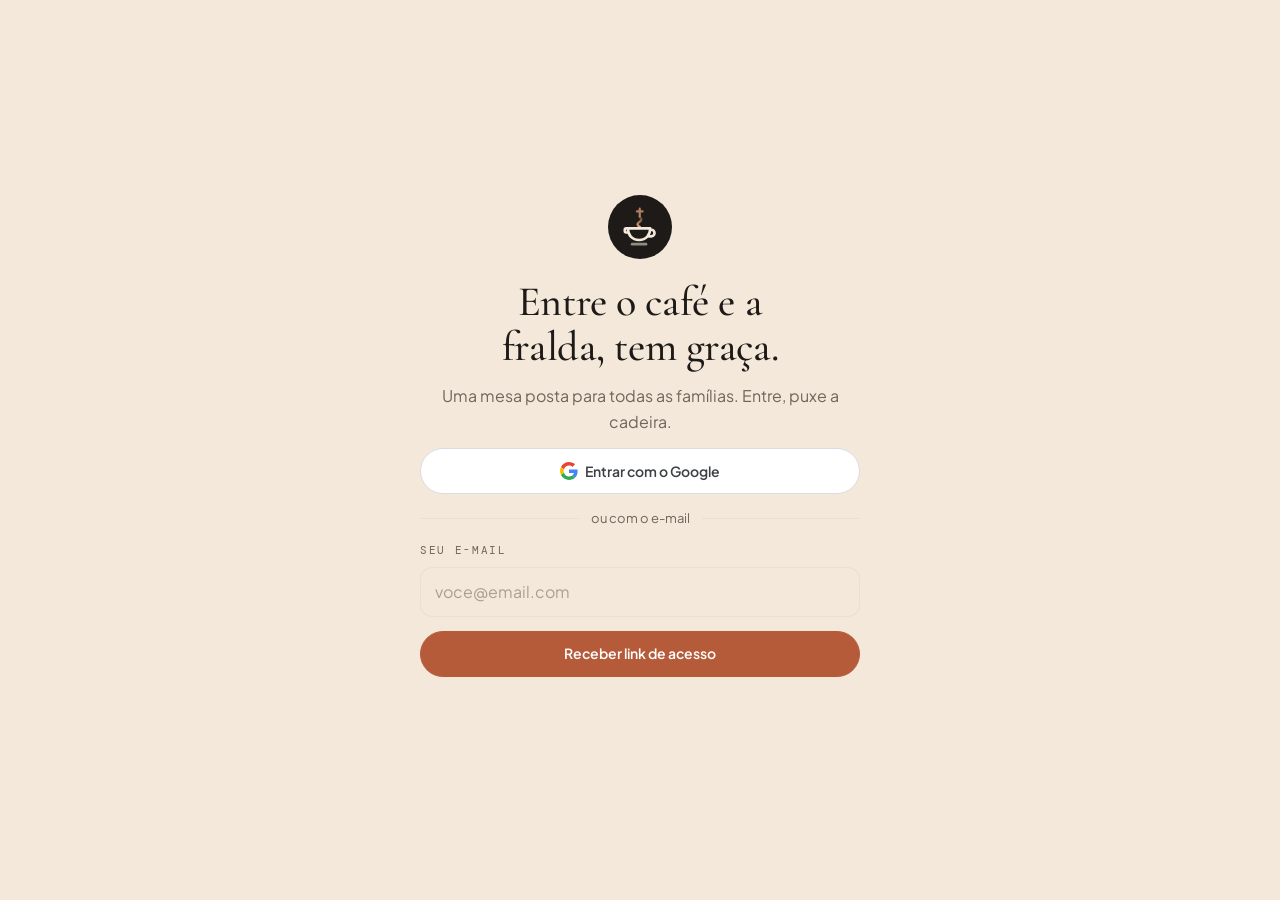
==== index.html @ 55b94c39 "Domínio cafegracaefralda.com.br, até 3 fotos por post, PDF para administração, lista de conversas no" ====
<!doctype html>
<html lang="pt-BR">
<head>
<meta charset="utf-8">
<meta name="viewport" content="width=device-width,initial-scale=1,viewport-fit=cover">
<title>Café, Graça &amp; Fralda | Devocional de 5 minutos para pais e famílias</title>
<meta name="description" content="Comunidade de famílias de todo o Brasil: devocional de 5 minutos toda quarta, conversas privadas entre pais, Mesa Grande com stories, lazer em família por cidade, indicações de confiança e fé na vida real.">
<meta name="keywords" content="devocional para pais, devocional família, paternidade cristã, maternidade cristã, casamento cristão, criar filhos na fé, devocional de 5 minutos, comunidade de famílias, lazer em família">
<meta name="author" content="Café, Graça &amp; Fralda">
<meta name="robots" content="index,follow,max-image-preview:large,max-snippet:-1">
<link rel="canonical" href="https://cafegracaefralda.com.br/">
<meta name="theme-color" content="#F8F5F0">
<link rel="manifest" href="manifest.webmanifest">
<link rel="icon" type="image/png" sizes="32x32" href="icons/favicon-32.png">
<link rel="apple-touch-icon" href="icons/apple-touch-icon.png">
<meta name="apple-mobile-web-app-capable" content="yes">
<meta name="mobile-web-app-capable" content="yes">
<meta name="apple-mobile-web-app-title" content="Café, Graça &amp; Fralda">
<meta name="apple-mobile-web-app-status-bar-style" content="default">
<meta property="og:type" content="website">
<meta property="og:locale" content="pt_BR">
<meta property="og:site_name" content="Café, Graça &amp; Fralda">
<meta property="og:title" content="Café, Graça &amp; Fralda · Entre o café e a fralda, tem graça.">
<meta property="og:description" content="Comunidade de famílias de todo o Brasil: devocional de 5 minutos toda quarta, conversas privadas entre pais, Mesa Grande com stories, lazer em família por cidade, indicações de confiança e fé na vida real.">
<meta property="og:url" content="https://cafegracaefralda.com.br/">
<meta property="og:image" content="https://cafegracaefralda.com.br/icons/og-image.jpg">
<meta property="og:image:width" content="1200">
<meta property="og:image:height" content="630">
<meta property="og:image:alt" content="Uma família sorrindo, com a frase: Entre o café e a fralda, tem graça.">
<meta name="twitter:card" content="summary_large_image">
<script type="application/ld+json">{"@context": "https://schema.org", "@graph": [{"@type": "WebSite", "@id": "https://cafegracaefralda.com.br/#site", "url": "https://cafegracaefralda.com.br/", "name": "Café, Graça & Fralda", "inLanguage": "pt-BR", "description": "Comunidade de famílias de todo o Brasil: devocional de 5 minutos toda quarta, conversas privadas entre pais, Mesa Grande com stories, lazer em família por cidade, indicações de confiança e fé na vida real.", "publisher": {"@id": "https://cafegracaefralda.com.br/#org"}}, {"@type": "Organization", "@id": "https://cafegracaefralda.com.br/#org", "name": "Café, Graça & Fralda", "url": "https://cafegracaefralda.com.br/", "description": "Comunidade de famílias de todo o Brasil: fé e família na vida real."}]}</script>
<link rel="preconnect" href="https://fonts.googleapis.com">
<link rel="preconnect" href="https://fonts.gstatic.com" crossorigin>
<link rel="stylesheet" href="https://fonts.googleapis.com/css2?family=Cormorant+Garamond:ital,wght@0,400;0,500;0,600;1,400;1,500&family=Plus+Jakarta+Sans:wght@400;500;600;700&family=DM+Mono:wght@400;500&display=swap">
<style>
/* Layout: app editorial limpo e quente. Telas (views) em vez de uma página longa, barra inferior no celular,
   títulos em serifa, rótulos em mono espaçado, um único acento terracota. */
:root{
  --bg:#F3E8DA; --surface:#FFFAF3; --sand:#EADCCB; --ink:#1D1A17; --muted:#6E655C;
  --terra:#B65B3A; --terra-soft:#F3E3DA; --terra-light:#D9845F; --line:#E7E0D7;
  --night:#1F1C19; --night-ink:#F4EFE8; --night-muted:#A69C91;
  --ok:#2F7A4B; --err:#B3261E; --wa:#25D366;
  --serif:"Cormorant Garamond","Iowan Old Style",Georgia,serif;
  --sans:"Plus Jakarta Sans","Segoe UI",system-ui,-apple-system,sans-serif;
  --mono:"DM Mono",ui-monospace,"SFMono-Regular",Menlo,monospace;
  --r-lg:22px; --r-md:14px; --shadow:0 24px 50px -30px rgba(60,40,25,.35);
  --gx:max(clamp(16px,2.6vw,40px),env(safe-area-inset-left,0px));
  --gxr:max(clamp(16px,2.6vw,40px),env(safe-area-inset-right,0px));
  --tabh:64px;
  color-scheme:light;
}
*{box-sizing:border-box}
[hidden]{display:none!important}
html{scroll-behavior:smooth;scroll-padding-top:84px;-webkit-text-size-adjust:100%}
body{margin:0;background:var(--bg);color:var(--ink);font-family:var(--sans);font-size:16px;line-height:1.6;-webkit-font-smoothing:antialiased;overflow-x:hidden}
a{color:inherit}
img{max-width:100%;display:block}
p{margin:0}
h1,h2,h3{font-family:var(--serif);font-weight:500;line-height:1.06;letter-spacing:-.01em;text-wrap:balance;margin:0}
.wrap{max-width:1440px;margin-inline:auto;padding-left:var(--gx);padding-right:var(--gxr)}
.label{font-family:var(--mono);font-size:11px;font-weight:500;letter-spacing:.2em;text-transform:uppercase;color:var(--terra)}
.ref{font-family:var(--mono);font-size:10.5px;letter-spacing:.16em;text-transform:uppercase;color:var(--terra);font-style:normal}
.muted{color:var(--muted)}
:focus-visible{outline:2px solid var(--terra);outline-offset:3px;border-radius:6px}
svg{flex:none}

/* Botões */
.btn{display:inline-flex;align-items:center;justify-content:center;gap:.55em;font-family:var(--sans);font-weight:600;font-size:14px;text-decoration:none;padding:12px 22px;border-radius:999px;border:1px solid var(--ink);background:transparent;color:var(--ink);cursor:pointer;transition:background .2s,color .2s,transform .2s,border-color .2s;line-height:1.2}
.btn:hover{transform:translateY(-1px)}
.btn svg{width:16px;height:16px}
.btn[disabled]{opacity:.55;pointer-events:none}
.btn-dark{background:var(--ink);color:var(--bg)}
.btn-dark:hover{background:#3a332c}
.btn-ghost{border-color:#CFC5B9}
.btn-ghost:hover{border-color:var(--ink);background:var(--surface)}
.btn-terra{background:var(--terra);border-color:var(--terra);color:#fff}
.btn-terra:hover{background:#9f4d30;border-color:#9f4d30}
.btn-wa{background:var(--wa);border-color:var(--wa);color:#0B2E18}
.btn-wa:hover{background:#2EE072;border-color:#2EE072}
.btn-google{background:#fff;border-color:#DADCE0;color:#3c4043}
.btn-google:hover{background:#f8f9fa;border-color:#c6c9cc}
.btn-google svg{width:18px;height:18px}
.btn-sm{padding:8px 14px;font-size:13px}
.btn-block{width:100%}
.link{background:none;border:0;padding:0;font:inherit;font-weight:600;color:var(--terra);cursor:pointer;text-decoration:underline;text-underline-offset:3px}

/* Cabeçalho */
.top{position:sticky;top:env(safe-area-inset-top,0px);z-index:50;background:rgba(248,245,240,.9);backdrop-filter:saturate(1.4) blur(12px);-webkit-backdrop-filter:saturate(1.4) blur(12px);border-bottom:1px solid var(--line)}
body::before{content:"";position:fixed;inset:0 0 auto;height:env(safe-area-inset-top,0px);z-index:60;background:var(--bg)}
.top .wrap{display:flex;align-items:center;gap:20px;padding-block:12px}
.logo{display:flex;align-items:center;gap:12px;text-decoration:none;font-family:var(--serif);font-size:clamp(21px,2.1vw,27px);font-weight:600;line-height:1;white-space:nowrap}
.logo i{font-style:normal;color:var(--terra)}
.logo-mark{width:clamp(44px,4vw,52px);height:clamp(44px,4vw,52px);border-radius:50%;background:var(--ink);color:var(--bg);display:grid;place-items:center}
.logo-mark svg{width:68%;height:68%}
.nav{display:flex;align-items:center;gap:6px;margin-left:auto}
.nav a{text-decoration:none;font-family:var(--mono);font-size:11px;letter-spacing:.16em;text-transform:uppercase;color:var(--muted);padding:10px 12px;border-radius:999px;transition:color .2s,background .2s}
.nav a:hover{color:var(--ink)}
.nav a[aria-current="page"]{color:var(--ink);background:var(--sand)}
.top-actions{display:flex;align-items:center;gap:10px}
.acct{position:relative}
.acct-btn{display:inline-flex;align-items:center;gap:10px;background:var(--surface);border:1px solid var(--line);border-radius:999px;padding:5px 14px 5px 5px;cursor:pointer;font:inherit;font-size:13.5px;font-weight:600;color:var(--ink)}
.avatar{width:32px;height:32px;border-radius:50%;background:var(--terra-soft);color:var(--terra);display:grid;place-items:center;font-family:var(--serif);font-size:19px;font-weight:600;flex:none}
.menu{position:absolute;right:0;top:calc(100% + 8px);min-width:240px;background:var(--surface);border:1px solid var(--line);border-radius:var(--r-md);box-shadow:var(--shadow);padding:8px;display:grid;gap:2px;z-index:70}
.menu-head{padding:10px 12px 12px;border-bottom:1px solid var(--line);margin-bottom:6px;display:grid;gap:2px}
.menu-head b{font-size:14.5px}
.menu-head span{font-size:12.5px;color:var(--muted);overflow-wrap:anywhere}
.menu a,.menu button{display:block;text-align:left;width:100%;background:none;border:0;font:inherit;font-size:14px;padding:10px 12px;border-radius:10px;cursor:pointer;text-decoration:none;color:var(--ink)}
.menu a:hover,.menu button:hover{background:var(--sand)}

/* Menu do celular */
.menu-btn{display:none;width:42px;height:42px;border-radius:50%;border:1px solid var(--line);background:var(--surface);color:var(--ink);cursor:pointer;place-items:center;padding:0}
.menu-btn svg{width:18px;height:18px}
@media (max-width:1099px){
  .menu-btn{display:grid}
  .top .wrap{gap:10px}
  .top .logo{margin-right:auto}
  .nav{display:none;position:absolute;top:100%;left:0;right:0;flex-direction:column;align-items:stretch;gap:0;background:var(--bg);border-bottom:1px solid var(--line);padding:6px var(--gxr) 14px var(--gx);margin:0}
  .nav.open{display:flex}
  .nav a{padding:15px 4px;border-bottom:1px solid var(--line);border-radius:0;font-size:12px}
  .nav a[aria-current="page"]{background:none;color:var(--terra)}
  .top-actions .btn-wa-top{display:none}
}

/* Telas */
.view{padding-block:clamp(34px,4.4vw,60px)}
#v-devocional,#v-sobre{background:var(--surface)}
#v-comunidade{background:var(--sand)}
body.painel-mode .view:not(#v-painel){display:none}
body:not(.painel-mode) #v-painel{display:none}
.view + .view{border-top:1px solid var(--line)}
.view-head{display:grid;gap:8px;max-width:760px;margin-bottom:clamp(16px,2.4vw,28px)}
.view-head h2{font-size:clamp(32px,3.6vw,50px)}
.view-head p{color:var(--muted);font-size:16.5px}
.seg{display:flex;gap:4px;background:var(--sand);padding:4px;border-radius:999px;width:max-content;max-width:100%;overflow-x:auto;scrollbar-width:none;margin-bottom:clamp(14px,2vw,22px)}
.seg::-webkit-scrollbar{display:none}
.seg button{border:0;background:none;font:inherit;font-size:14px;font-weight:600;padding:9px 18px;border-radius:999px;cursor:pointer;color:var(--muted);white-space:nowrap}
.seg button[aria-selected="true"]{background:var(--ink);color:var(--bg)}
[data-sub-panel]{display:none}
[data-sub-panel].on{display:block}
.photo{border-radius:var(--r-lg);overflow:hidden;background:var(--sand);box-shadow:var(--shadow)}
.photo img{width:100%;height:100%;object-fit:cover}

/* Início */
.hero-grid{display:grid;grid-template-columns:minmax(0,1.1fr) minmax(0,.9fr);gap:clamp(28px,5vw,80px);align-items:center}
.pill{display:inline-flex;align-items:center;gap:10px;padding:7px 15px;border:1px solid #E5CDBF;border-radius:999px;background:var(--surface);font-family:var(--mono);font-size:10.5px;letter-spacing:.18em;text-transform:uppercase;color:var(--terra)}
.pill::before{content:"";width:6px;height:6px;border-radius:50%;background:var(--terra)}
.hero h1{font-size:clamp(46px,6vw,92px);line-height:.96;margin-top:22px;letter-spacing:-.02em}
.hero h1 em{font-style:italic;color:var(--terra)}
.hero h1 .comma{color:var(--terra)}
.swoosh{position:relative;display:inline-block;padding-bottom:.08em}
.swoosh::after{content:"";position:absolute;left:-.02em;right:-.02em;bottom:-.04em;height:.2em;background:url("data:image/svg+xml,%3Csvg xmlns='http://www.w3.org/2000/svg' viewBox='0 0 200 12' preserveAspectRatio='none'%3E%3Cpath d='M2 8c24-7 46-7 70-3s50 5 76 0 38-3 50-1' fill='none' stroke='%23D9845F' stroke-width='3.2' stroke-linecap='round'/%3E%3C/svg%3E") no-repeat center/100% 100%}
.lede{margin-top:20px;max-width:520px;color:var(--muted);font-size:17px}
.ctas{display:flex;flex-wrap:wrap;gap:10px;margin-top:26px}
.arch{position:relative;justify-self:end;width:min(100%,380px)}
.arch::before{content:"";position:absolute;inset:-12px -12px 36px -12px;border:1.5px solid #E8D9CC;border-radius:999px 999px 0 0}
.arch-img{position:relative;border-radius:999px 999px var(--r-lg) var(--r-lg);overflow:hidden;aspect-ratio:4/5;background:var(--sand);box-shadow:var(--shadow)}
.arch-img img{width:100%;height:100%;object-fit:cover;object-position:50% 30%}
.float-quote{position:absolute;left:-36px;bottom:40px;max-width:210px;background:rgba(255,255,255,.9);backdrop-filter:blur(10px);-webkit-backdrop-filter:blur(10px);border-radius:var(--r-md);padding:14px 16px;box-shadow:var(--shadow)}
.float-quote p{font-family:var(--serif);font-style:italic;font-size:17px;line-height:1.3}
.float-quote .ref{display:block;margin-top:6px}
.mesa-band{margin-top:clamp(20px,2.6vw,32px);background:var(--sand);border-radius:var(--r-lg);padding:clamp(20px,3vw,34px);display:grid;grid-template-columns:minmax(0,1.4fr) minmax(0,1fr);gap:clamp(18px,3vw,48px);align-items:center}
.mesa-band h2{font-size:clamp(26px,2.6vw,36px);margin:8px 0 10px}
.mesa-band p{color:var(--muted);font-size:15.5px}
.tags{display:flex;flex-wrap:wrap;gap:8px;margin:0;padding:0;list-style:none}
.tags li{font-size:13px;font-weight:500;padding:7px 13px;border:1px solid var(--line);background:var(--surface);border-radius:999px}
.learn{margin-top:clamp(20px,2.8vw,36px);display:grid;grid-template-columns:minmax(0,.55fr) minmax(0,1.45fr);gap:clamp(24px,4vw,64px);align-items:start}
.learn .photo{aspect-ratio:4/5;position:sticky;top:100px}
.learn .photo img{object-position:50% 20%}
.learn h2{font-size:clamp(28px,3vw,42px);margin:6px 0 4px}
.lessons{border-top:1px solid var(--line);margin-top:16px}
.lesson{border-bottom:1px solid var(--line)}
.lesson summary{list-style:none;cursor:pointer;display:grid;grid-template-columns:minmax(0,1fr) 34px;gap:16px;align-items:start;padding:18px 0}
.lesson summary::-webkit-details-marker{display:none}
.lesson h3{font-size:clamp(23px,2.2vw,29px);line-height:1.15;transition:color .2s}
.lesson[open] h3,.lesson summary:hover h3{color:var(--terra)}
.lesson-sub{display:block;color:var(--muted);font-size:15px;margin-top:6px}
.lesson-x{width:34px;height:34px;border-radius:50%;border:1px solid #CFC5B9;display:grid;place-items:center;transition:all .25s;margin-top:2px}
.lesson-x svg{width:13px;height:13px;transition:transform .25s}
.lesson[open] .lesson-x{background:var(--terra);border-color:var(--terra);color:#fff}
.lesson[open] .lesson-x svg{transform:rotate(45deg)}
.devo{display:grid;gap:14px;padding:0 0 26px}
.devo-verse{background:var(--sand);border-radius:var(--r-md);padding:20px 22px;font-family:var(--serif);font-style:italic;font-size:20px;line-height:1.4;margin:0}
.devo-verse .ref{display:block;margin-top:10px}
.devo p{font-size:15.5px;color:#3d3630;max-width:66ch}
.devo-box{display:grid;gap:6px;padding:16px 18px;border-radius:var(--r-md);border:1px solid var(--line);background:var(--surface)}
.devo-box p{color:var(--muted)}
.devo-pray{font-family:var(--serif);font-style:italic;font-size:19px;line-height:1.4;color:var(--ink)}

/* 5 minutos */
.devo-feature{background:var(--night);color:var(--night-ink);border-radius:26px;padding:clamp(24px,3.4vw,44px);display:grid;grid-template-columns:minmax(0,1.6fr) minmax(0,.4fr);gap:32px;align-items:center}
.df-main{display:grid;gap:14px;justify-items:start}
.df-tags{display:flex;flex-wrap:wrap;gap:12px;align-items:center}
.badge{background:var(--terra);color:#fff;font-size:11px;font-weight:700;padding:4px 10px;border-radius:999px;letter-spacing:.08em;text-transform:uppercase}
.devo-feature .label{color:var(--terra-light)}
.devo-feature h3{font-size:clamp(30px,3.8vw,48px)}
.devo-feature p{color:var(--night-muted);max-width:56ch}
.df-next{font-family:var(--mono);font-size:11px;letter-spacing:.12em;text-transform:uppercase}
.df-side{border-left:1px solid rgba(255,255,255,.12);padding-left:28px;display:grid;gap:2px}
.df-side b{font-family:var(--serif);font-weight:500;font-size:96px;line-height:.9;color:var(--terra-light)}
.df-side span{font-family:var(--mono);font-size:11px;letter-spacing:.2em;text-transform:uppercase;color:var(--night-muted)}
.devo-cols{display:grid;grid-template-columns:minmax(0,1.5fr) minmax(0,1fr);gap:clamp(20px,3vw,48px);margin-top:clamp(18px,2.4vw,30px);align-items:start}
.cols-title{display:flex;justify-content:space-between;align-items:center;gap:12px;margin-bottom:6px}
.rows{list-style:none;margin:0;padding:0;border-top:1px solid var(--line)}
.row{display:grid;grid-template-columns:minmax(0,1fr) auto;gap:12px;align-items:center;padding:14px 0;border-bottom:1px solid var(--line);cursor:pointer}
.row h3,.devo-feature h3{font-size:24px;line-height:1.15;transition:color .2s}
.row h3 a,.devo-feature h3 a{color:inherit;text-decoration:none}
.devo-feature h3{font-size:clamp(30px,3.8vw,48px);line-height:1.06}
.row:hover h3{color:var(--terra)}
.row .meta{display:flex;gap:12px;align-items:center;margin-bottom:4px}
.row .t{font-family:var(--mono);font-size:11px;color:var(--muted);letter-spacing:.1em}
.row .go{width:38px;height:38px;border-radius:50%;border:1px solid #CFC5B9;display:grid;place-items:center;background:none;color:var(--ink);cursor:pointer}
.row .go svg{width:15px;height:15px}
.row.extra{display:none}
.rows.all .row.extra{display:grid}
.news-card{background:var(--bg);border:1px solid var(--line);border-radius:var(--r-lg);padding:clamp(20px,2.6vw,30px);display:grid;gap:12px}
.news-card h3{font-size:clamp(26px,2.4vw,32px)}
.news-card h3 em{font-style:italic;color:var(--terra)}
.news-card > p{color:var(--muted);font-size:15px}
.news-done{display:grid;gap:12px;justify-items:start}
.news-done h3{font-size:28px}

/* Leitura (janela) */
dialog{border:0;padding:0;width:min(680px,calc(100vw - 24px));max-height:calc(100dvh - 40px);background:var(--bg);color:var(--ink);border-radius:var(--r-lg);box-shadow:0 40px 90px -30px rgba(0,0,0,.5)}
dialog::backdrop{background:rgba(31,28,25,.55);backdrop-filter:blur(4px)}
.reader-top{position:sticky;top:0;display:flex;justify-content:flex-end;padding:14px 14px 0;background:var(--bg)}
.icon-btn{width:38px;height:38px;border-radius:50%;border:1px solid var(--line);background:var(--surface);color:var(--ink);cursor:pointer;display:grid;place-items:center;padding:0}
.icon-btn svg{width:14px;height:14px}
.reader{padding:4px clamp(22px,5vw,48px) clamp(24px,5vw,40px);display:grid;gap:16px}
.reader h3{font-size:clamp(30px,4vw,40px)}
.reader p{color:#3d3630;font-size:16.5px}
.reader .verse{background:var(--sand);border-radius:var(--r-md);padding:18px 20px;font-family:var(--serif);font-style:italic;font-size:20px;line-height:1.4;color:var(--ink)}
.reader .verse .ref{display:block;margin-top:10px}
.reader .devo-pray{font-size:19px}
.reader-foot{border-top:1px solid var(--line);padding-top:18px;margin-top:4px;display:flex;flex-wrap:wrap;gap:10px;align-items:center}
.reader-foot .sig{font-family:var(--serif);font-style:italic;font-size:22px;margin-right:auto}
.ios-steps{margin:0;padding-left:1.2em;display:grid;gap:10px;font-size:16px}

/* Formulários */
.card{background:var(--surface);border:1px solid var(--line);border-radius:var(--r-lg);padding:clamp(20px,2.6vw,30px)}
.form{display:grid;gap:14px}
.field{display:grid;gap:7px;min-width:0}
fieldset{border:0;margin:0;padding:0;min-width:0}
label,.legend{font-family:var(--mono);font-size:10.5px;letter-spacing:.16em;text-transform:uppercase;color:var(--muted);padding:0}
.legend{margin-bottom:7px;display:block}
.hint{font-family:var(--sans);letter-spacing:0;text-transform:none;font-size:12.5px;color:var(--muted)}
input,select,textarea{font:inherit;font-size:15px;color:var(--ink);background:var(--bg);border:1px solid var(--line);border-radius:12px;padding:11px 14px;width:100%;transition:border-color .2s,box-shadow .2s,background .2s}
input::placeholder,textarea::placeholder{color:#A99F94}
input:focus,select:focus,textarea:focus{outline:none;border-color:var(--terra);background:var(--surface);box-shadow:0 0 0 4px var(--terra-soft)}
textarea{min-height:96px;resize:vertical}
.row2{display:grid;grid-template-columns:1fr 1fr;gap:12px}
.status{font-size:13.5px;color:var(--muted);min-height:1.1em}
.status.ok{color:var(--ok)}
.status.err{color:var(--err)}
.hp{position:absolute;left:-9999px;width:1px;height:1px;overflow:hidden}
.opts{display:flex;flex-wrap:wrap;gap:8px}
.opt{position:relative;cursor:pointer;font-family:var(--sans);letter-spacing:0;text-transform:none;color:var(--ink)}
.opt input{position:absolute;opacity:0;width:1px;height:1px}
.opt span{display:inline-flex;flex-direction:column;align-items:center;justify-content:center;gap:1px;padding:8px 14px;border:1px solid var(--line);border-radius:999px;background:var(--bg);font-size:13.5px;font-weight:500;line-height:1.25;transition:background .15s,border-color .15s,color .15s}
.opt:hover span{border-color:#CFC5B9}
.opt input:checked + span{background:var(--ink);border-color:var(--ink);color:var(--bg)}
.opt input:focus-visible + span{outline:2px solid var(--terra);outline-offset:2px}
.opt input:disabled + span{opacity:.4;text-decoration:line-through;cursor:not-allowed}
.chip{font-family:var(--sans);font-size:13.5px;font-weight:500;padding:8px 16px;border-radius:999px;border:1px solid var(--line);background:var(--surface);color:var(--muted);cursor:pointer;transition:all .2s}
.chip:hover{color:var(--ink);border-color:#CFC5B9}
.chip[aria-pressed="true"]{background:var(--ink);border-color:var(--ink);color:var(--bg)}
.filters{display:flex;flex-wrap:wrap;gap:8px}

/* Café na mesa */
.cafe-grid{display:grid;grid-template-columns:minmax(0,.9fr) minmax(0,1.1fr);gap:clamp(24px,4vw,64px);align-items:start}
.cafe-info{display:grid;gap:16px;position:sticky;top:96px}
.cafe-info h2{font-size:clamp(34px,4vw,54px)}
.cafe-info > p{color:var(--muted);font-size:16.5px}
.cafe-info .story{border-left:2px solid var(--terra);padding:2px 0 2px 18px;font-family:var(--serif);font-style:italic;font-size:21px;line-height:1.4;color:var(--ink)}
.facts{list-style:none;margin:0;padding:0;display:grid;grid-template-columns:repeat(3,minmax(0,1fr));gap:10px}
.facts li{background:var(--surface);border:1px solid var(--line);border-radius:var(--r-md);padding:12px;display:grid;gap:3px;align-content:start}
.facts b{font-family:var(--serif);font-size:21px;font-weight:500;line-height:1.1}
.facts span{font-size:12.5px;color:var(--muted);line-height:1.35}
.steps{margin:0;padding:0;list-style:none;counter-reset:s;display:grid;gap:10px}
.steps li{counter-increment:s;display:grid;grid-template-columns:30px minmax(0,1fr);gap:12px;align-items:start;font-size:15px;color:var(--muted)}
.steps li::before{content:counter(s);width:30px;height:30px;border-radius:50%;background:var(--terra-soft);color:var(--terra);display:grid;place-items:center;font-family:var(--serif);font-size:16px;font-weight:600}
.steps li > span{padding-top:3px}
.steps b{color:var(--ink);font-weight:600}
.gate{display:grid;gap:14px;justify-items:start}
.gate h3{font-size:clamp(26px,2.6vw,34px)}
.gate p{color:var(--muted);font-size:15.5px;max-width:52ch}
.gate-steps{display:grid;gap:12px;width:100%;border-top:1px solid var(--line);padding-top:18px;margin-top:6px}
.gate .alt{display:flex;flex-wrap:wrap;gap:10px;align-items:center}
.days{display:grid;grid-template-columns:repeat(5,minmax(0,1fr));gap:7px}
.times{display:grid;grid-template-columns:repeat(4,minmax(0,1fr));gap:7px}
.days .opt,.times .opt{display:block}
.days .opt span,.times .opt span{width:100%;border-radius:12px;padding:8px 4px;font-variant-numeric:tabular-nums}
.days .opt small{font-family:var(--mono);font-size:10px;letter-spacing:.12em;text-transform:uppercase;opacity:.75}
.days .opt b{font-weight:600;font-size:15px}
.days .hint,.times .hint{grid-column:1/-1}
.book-done{display:grid;gap:14px;justify-items:start}
.book-done h3{font-size:30px}
.summary{list-style:none;margin:0;padding:14px 16px;display:grid;gap:5px;font-size:15px;background:var(--bg);border-radius:var(--r-md);width:100%}
.mine{display:grid;gap:10px}
.booking{display:grid;grid-template-columns:minmax(0,1fr) auto;gap:10px 14px;align-items:center;background:var(--bg);border:1px solid var(--line);border-radius:var(--r-md);padding:14px 16px}
.booking b{font-weight:600}
.booking small{display:block;color:var(--muted);font-size:13px}
.booking.off{opacity:.6}
.pill-s{display:inline-block;font-size:11px;font-weight:700;padding:3px 9px;border-radius:999px;background:var(--terra-soft);color:var(--terra);letter-spacing:.04em;text-transform:uppercase}
.pill-s.cancel{background:#eee;color:var(--muted)}
.confirm{display:flex;gap:8px;flex-wrap:wrap;align-items:center}

/* Comunidade */
.chat{display:grid;grid-template-columns:230px minmax(0,1fr);background:var(--surface);border:1px solid var(--line);border-radius:var(--r-lg);height:min(calc(100dvh - 250px),680px);min-height:420px;overflow:hidden}
.rooms{border-right:1px solid var(--line);overflow-y:auto;padding:10px;display:grid;gap:4px;align-content:start}
.room{display:block;width:100%;text-align:left;border:0;background:none;font:inherit;font-size:14px;font-weight:600;padding:11px 12px;border-radius:12px;cursor:pointer;color:var(--ink)}
.room:hover{background:var(--sand)}
.room[aria-pressed="true"]{background:var(--ink);color:var(--bg)}
.room small{display:block;font-weight:400;font-size:12px;opacity:.7}
.chat-main{display:grid;grid-template-rows:auto minmax(0,1fr) auto;min-width:0;min-height:0}
.chat-head{padding:12px 16px;border-bottom:1px solid var(--line);display:flex;justify-content:space-between;gap:12px;align-items:center}
.chat-head b{font-family:var(--serif);font-size:23px;font-weight:500}
.msgs{overflow-y:auto;padding:16px;display:flex;flex-direction:column;gap:12px;background:var(--bg)}
.msg{display:flex;gap:10px;max-width:min(560px,86%);align-items:flex-end}
.msg.me{align-self:flex-end;flex-direction:row-reverse}
.bubble{background:var(--surface);border:1px solid var(--line);border-radius:4px 16px 16px 16px;padding:9px 13px;min-width:0}
.msg.me .bubble{background:var(--terra-soft);border-color:#EBCFC1;border-radius:16px 4px 16px 16px}
.bubble.mao{border-color:var(--terra);box-shadow:0 0 0 2px var(--terra-soft)}
.bubble-top{display:flex;gap:10px;align-items:baseline;flex-wrap:wrap}
.bubble-top b{font-size:13.5px}
.bubble-top time{font-family:var(--mono);font-size:10.5px;color:var(--muted)}
.bubble p{font-size:15px;white-space:pre-wrap;overflow-wrap:anywhere}
.bubble .tag-mao{font-size:12px;font-weight:700;color:var(--terra)}
.bubble-act{display:flex;gap:10px;margin-top:2px}
.bubble-act button,.bubble-act a{background:none;border:0;padding:0;font:inherit;font-size:12px;color:var(--muted);cursor:pointer;text-decoration:underline}
.composer{border-top:1px solid var(--line);padding:10px;display:grid;grid-template-columns:auto minmax(0,1fr) auto;gap:8px;align-items:center;background:var(--surface)}
.composer input{border-radius:999px;padding:11px 16px}
.hand-btn{width:44px;height:44px;border-radius:50%;border:1px solid var(--line);background:var(--bg);cursor:pointer;display:grid;place-items:center;color:var(--muted)}
.hand-btn svg{width:20px;height:20px}
.hand-btn[aria-pressed="true"]{background:var(--terra);border-color:var(--terra);color:#fff}
.rules-note{font-size:12.5px;color:var(--muted);padding:8px 16px;background:var(--sand);display:flex;gap:10px;justify-content:space-between;align-items:center}
.badge-n{display:inline-block;background:var(--terra);color:#fff;border-radius:999px;font-size:11px;font-weight:700;line-height:1;padding:3px 7px;margin-left:4px;vertical-align:1px}
.composer.two{grid-template-columns:minmax(0,1fr) auto}
.dm-opt{display:flex;gap:8px;align-items:flex-start;padding:12px;margin-top:8px;border-top:1px solid var(--line);font-family:var(--sans);font-size:12.5px;letter-spacing:0;text-transform:none;color:var(--muted);cursor:pointer;line-height:1.35}
.dm-opt input{width:16px;height:16px;margin-top:1px;accent-color:var(--terra);flex:none;padding:0}
.dm-tools{display:flex;gap:12px}
.dm-tools button,.dm-tools a{background:none;border:0;padding:0;font:inherit;font-size:13px;color:var(--muted);cursor:pointer;text-decoration:underline}
.room .nb{float:right;background:var(--terra);color:#fff;border-radius:999px;font-size:11px;font-weight:700;padding:2px 7px}
.room[aria-pressed="true"] .nb{background:#fff;color:var(--terra)}
.empty{text-align:center;color:var(--muted);padding:40px 20px;display:grid;gap:8px;justify-items:center;margin:auto}
.empty h3{font-size:26px;color:var(--ink)}
.empty p{font-family:var(--serif);font-style:italic;font-size:18px;max-width:34ch}
.cmt-grid{display:grid;grid-template-columns:minmax(0,.8fr) minmax(0,1.2fr);gap:clamp(20px,3vw,44px);align-items:start}
.cmt-list{display:grid;gap:10px;max-height:min(calc(100dvh - 260px),640px);overflow-y:auto;padding-right:4px;align-content:start}
.cmt{background:var(--surface);border:1px solid var(--line);border-radius:var(--r-md);padding:14px 16px;display:grid;gap:6px}
.cmt-top{display:flex;gap:10px;align-items:center;flex-wrap:wrap}
.cmt-top b{font-size:14.5px}
.cmt-top time{font-family:var(--mono);font-size:10.5px;color:var(--muted)}
.cmt .about{font-size:11.5px;font-weight:600;padding:3px 9px;border-radius:999px;background:var(--terra-soft);color:var(--terra)}
.cmt p{font-size:15px;white-space:pre-wrap;overflow-wrap:anywhere}
.fridge{background:repeating-linear-gradient(90deg,rgba(120,80,40,.05) 0 1px,transparent 1px 7px,rgba(120,80,40,.03) 7px 9px,transparent 9px 83px),linear-gradient(180deg,#E8D8C3,#DFCCB4);border-radius:26px;padding:clamp(18px,3vw,32px)}
.fridge .filters{margin-bottom:22px}
.fridge .chip{background:rgba(255,255,255,.75);border-color:rgba(255,255,255,.4)}
.fridge .chip[aria-pressed="true"]{background:var(--ink);color:var(--bg)}
.notes{list-style:none;margin:0;padding:10px 0 0;display:grid;grid-template-columns:repeat(3,minmax(0,1fr));gap:24px 20px}
.note{position:relative;background:var(--surface);border-radius:6px;padding:28px 22px 22px;display:flex;flex-direction:column;gap:9px;box-shadow:0 1px 1px rgba(0,0,0,.04),0 14px 28px -18px rgba(60,40,25,.45);transform:rotate(-1deg);transition:transform .25s}
.note:nth-child(3n+2){transform:rotate(.8deg)}
.note:nth-child(3n){transform:rotate(-.4deg)}
.note:hover{transform:rotate(0) translateY(-3px)}
.tape{position:absolute;top:-10px;left:50%;width:78px;height:22px;margin-left:-39px;background:var(--m);opacity:.6;transform:rotate(-3deg);border-radius:2px}
.note-top{display:flex;justify-content:space-between;gap:10px;align-items:center}
.ex{font-size:10.5px;font-weight:700;letter-spacing:.06em;text-transform:uppercase;padding:3px 8px;border-radius:999px;background:var(--sand);color:var(--muted)}
.note h3{font-size:25px;line-height:1.15}
.note-what{font-size:14px;font-weight:600}
.note-why{display:grid;gap:4px;padding:10px 0;border-block:1px dashed var(--line)}
.note-small{font-family:var(--mono);font-size:10px;letter-spacing:.16em;text-transform:uppercase;color:var(--muted)}
.note-why p{font-family:var(--serif);font-style:italic;font-size:18px;line-height:1.35}
.note-meta{font-size:13px;color:var(--muted)}
.note-acts{display:flex;flex-wrap:wrap;gap:8px;margin-top:auto;padding-top:6px}
.fridge-foot{display:flex;flex-wrap:wrap;justify-content:space-between;align-items:center;gap:12px 24px;margin-top:20px}
.fridge-foot p{max-width:60ch;color:var(--muted);font-size:15px}
.fridge-note{margin-top:12px;font-size:12.5px;color:var(--muted)}

/* Sobre */
.about-grid{display:grid;grid-template-columns:minmax(0,1.15fr) minmax(0,.85fr);gap:clamp(24px,4vw,64px);align-items:center}
.about-text{display:grid;gap:16px}
.about-text h2{font-size:clamp(36px,4.2vw,58px)}
.about-text > p{color:var(--muted);font-size:16.5px}
.blockq{border-left:2px solid var(--terra);padding:4px 0 4px 20px;font-family:var(--serif);font-style:italic;font-size:23px;line-height:1.4;color:var(--ink)}
.stats{display:flex;flex-wrap:wrap;gap:32px}
.stat{display:grid;gap:2px}
.stat b{font-family:var(--serif);font-weight:500;font-size:44px;line-height:1;font-variant-numeric:lining-nums tabular-nums}
.stat span{font-size:13px;color:var(--muted)}
.creds{margin-top:2px}
.mesa-sub{margin-top:10px}
.about-side{display:grid;gap:16px}
.about-side .photo{aspect-ratio:3/2}
.about-side .photo img{object-position:50% 30%}
.contact{background:var(--night);color:var(--night-ink);border-radius:var(--r-lg);padding:clamp(20px,2.6vw,30px);display:grid;gap:12px}
.contact .label{color:var(--terra-light)}
.contact h3{font-size:clamp(28px,2.6vw,36px)}
.contact p{color:var(--night-muted);font-size:15px}
.wa-num{font-family:var(--serif);font-size:30px;font-variant-numeric:lining-nums;user-select:all}
.contact .row-btns{display:flex;flex-wrap:wrap;gap:10px}
.contact .btn-ghost{border-color:rgba(255,255,255,.3);color:var(--night-ink)}
.contact .btn-ghost:hover{background:rgba(255,255,255,.08);border-color:var(--night-ink)}
.app-band{display:grid;grid-template-columns:auto minmax(0,1fr) auto;gap:18px;align-items:center;background:var(--sand);border-radius:var(--r-lg);padding:18px 22px}
.app-icon{width:64px;height:64px;border-radius:16px;box-shadow:var(--shadow)}
.app-band h3{font-size:24px}
.app-band p{color:var(--muted);font-size:14px}

/* Painel */
.panel-grid{display:grid;grid-template-columns:minmax(0,1.5fr) minmax(0,1fr);gap:clamp(18px,3vw,40px);align-items:start}
.agenda{display:grid;gap:8px}
.dayrow{display:grid;grid-template-columns:96px minmax(0,1fr) auto;gap:10px;align-items:center;background:var(--surface);border:1px solid var(--line);border-radius:var(--r-md);padding:9px 12px}
.dayrow b{font-size:14px}
.dayrow small{display:block;color:var(--muted);font-size:11.5px}
.slots{display:flex;flex-wrap:wrap;gap:6px}
.slot{border:1px solid var(--line);background:var(--bg);border-radius:10px;padding:6px 10px;font:inherit;font-size:13px;font-weight:600;cursor:pointer;font-variant-numeric:tabular-nums;color:var(--ink)}
.slot.free:hover{border-color:var(--terra)}
.slot.blocked{background:#eee;color:var(--muted);text-decoration:line-through}
.slot.booked{background:var(--terra);border-color:var(--terra);color:#fff}
.legend-row{display:flex;gap:14px;flex-wrap:wrap;font-size:12.5px;color:var(--muted);margin-bottom:10px}
.legend-row i{display:inline-block;width:10px;height:10px;border-radius:3px;margin-right:6px;vertical-align:-1px}
.table{width:100%;border-collapse:collapse;font-size:14px}
.table th{font-family:var(--mono);font-size:10.5px;letter-spacing:.14em;text-transform:uppercase;color:var(--muted);text-align:left;padding:8px 10px;border-bottom:1px solid var(--line)}
.table td{padding:9px 10px;border-bottom:1px solid var(--line);vertical-align:top;overflow-wrap:anywhere}
.scroll-x{overflow-x:auto}
.weekgrid{display:grid;gap:8px}
.weekrow{display:grid;grid-template-columns:70px minmax(0,1fr);gap:10px;align-items:center}
.weekrow .slots{flex-wrap:nowrap;overflow-x:auto;padding-bottom:4px}
.slot.on{background:var(--ink);border-color:var(--ink);color:var(--bg)}
.mod-list{display:grid;gap:8px}
.mod-item{background:var(--surface);border:1px solid var(--line);border-radius:var(--r-md);padding:10px 14px;display:grid;grid-template-columns:minmax(0,1fr) auto;gap:10px;align-items:center}
.mod-item.off{opacity:.55}
.mod-item p{font-size:14px;overflow-wrap:anywhere}
.mod-item small{color:var(--muted)}

/* Rodapé, WhatsApp e avisos */
.foot{padding-block:16px 24px;border-top:1px solid var(--line)}
.foot .wrap{display:flex;flex-wrap:wrap;justify-content:space-between;gap:8px 20px;font-family:var(--mono);font-size:10.5px;letter-spacing:.14em;text-transform:uppercase;color:var(--muted)}
.wa-float{position:fixed;right:calc(18px + env(safe-area-inset-right,0px));bottom:calc(18px + env(safe-area-inset-bottom,0px));z-index:40;width:56px;height:56px;border-radius:50%;background:var(--wa);color:#fff;display:grid;place-items:center;box-shadow:0 14px 30px -10px rgba(0,0,0,.4);transition:transform .2s}
.wa-float:hover{transform:scale(1.06)}
.wa-float svg{width:28px;height:28px}
.wa-float .tip{position:absolute;right:68px;white-space:nowrap;background:var(--ink);color:var(--bg);font-size:13px;font-weight:600;padding:8px 14px;border-radius:999px;opacity:0;transform:translateX(6px);transition:all .2s;pointer-events:none}
.wa-float:hover .tip,.wa-float:focus-visible .tip{opacity:1;transform:none}
@media (max-width:980px){.wa-float{width:52px;height:52px}}
.toast{position:fixed;left:50%;bottom:calc(86px + env(safe-area-inset-bottom,0px));transform:translateX(-50%);background:var(--ink);color:var(--bg);font-size:14px;font-weight:600;padding:11px 20px;border-radius:999px;z-index:80;max-width:calc(100vw - 32px)}

/* Responsivo */
@media (max-width:980px){
  .hero-grid,.mesa-band,.learn,.devo-cols,.cafe-grid,.cmt-grid,.about-grid,.panel-grid{grid-template-columns:1fr}
  .arch{justify-self:center;width:min(78%,340px)}
  .float-quote{left:-8px}
  .learn .photo{position:static;aspect-ratio:3/2}
  .cafe-info{position:static}
  .devo-feature{grid-template-columns:1fr}
  .df-side{border-left:0;padding-left:0;border-top:1px solid rgba(255,255,255,.12);padding-top:18px}
  .df-side b{font-size:64px}
  .notes{grid-template-columns:repeat(2,minmax(0,1fr))}
  .chat{grid-template-columns:1fr;grid-template-rows:auto minmax(0,1fr);height:calc(100dvh - 270px)}
  .rooms{border-right:0;border-bottom:1px solid var(--line);display:flex;overflow-x:auto;overflow-y:hidden;padding:8px;scrollbar-width:none}
  .room{width:auto;white-space:nowrap}
  .room small{display:none}
  .cmt-list{max-height:none;overflow:visible}
  .top .logo{font-size:20px}
}
@media (max-width:600px){
  .row2{grid-template-columns:1fr}
  .df-side{display:none}
  .hero h1{margin-top:16px}
  .lede{font-size:16px;margin-top:14px}
  .ctas{margin-top:18px}
  .arch{width:min(66%,270px)}
  .learn .photo{aspect-ratio:16/9}
  .facts{gap:8px}
  .facts li{padding:10px}
  .facts b{font-size:17px}
  .facts span{font-size:11.5px}
  .stats{display:grid;grid-template-columns:repeat(3,minmax(0,1fr));gap:12px}
  .stat b{font-size:36px}
  .seg button{padding:9px 14px}
  .view-head h2{font-size:32px}
  .days{grid-template-columns:repeat(3,minmax(0,1fr))}
  .notes{grid-template-columns:1fr}
  .note,.note:nth-child(3n+2),.note:nth-child(3n){transform:none}
  .dayrow{grid-template-columns:1fr}
  .app-band{grid-template-columns:auto 1fr}
  .app-band .btn{grid-column:1/-1}
  .booking{grid-template-columns:1fr}
  .mesa-band .tags{margin-top:4px}
  .acct-btn .nm{display:none}
  .acct-btn{padding:5px}
}
@media (prefers-reduced-motion:no-preference){
  .in{animation:in .7s cubic-bezier(.2,.7,.2,1) both}
  @keyframes in{from{transform:translateY(12px);opacity:.01}to{transform:none;opacity:1}}
}
@media (prefers-reduced-motion:reduce){html{scroll-behavior:auto}*{transition:none!important}}

/* Mural das famílias */
.sr{position:absolute;width:1px;height:1px;overflow:hidden;clip:rect(0 0 0 0);white-space:nowrap}
.feed{display:grid;gap:18px;max-width:760px;margin-inline:auto}
.post-form{display:grid;gap:12px;padding:clamp(16px,2vw,22px)}
.post-types{display:flex;flex-wrap:wrap;gap:8px}
.post-form textarea{width:100%;min-height:92px;resize:vertical;border:1px solid var(--line);border-radius:var(--r-md);background:var(--bg);padding:12px 14px;font:inherit;font-size:16px;color:var(--ink)}
.post-form textarea:focus{outline:2px solid var(--terra-light);outline-offset:1px}
.post-bar{display:flex;flex-wrap:wrap;align-items:center;gap:10px}
.post-tip{flex:1;min-width:180px;font-size:12.5px;color:var(--muted)}
.post-photo{display:flex;align-items:center;gap:14px}
.post-photo img{width:96px;height:96px;object-fit:cover;border-radius:var(--r-md);border:1px solid var(--line)}
.feed-list{display:grid;gap:16px}
.post{background:var(--surface);border:1px solid var(--line);border-radius:var(--r-lg);padding:clamp(16px,2vw,22px);display:grid;gap:12px}
.post-top{display:flex;align-items:center;gap:10px}
.post-top .avatar{width:38px;height:38px}
.post-top b{font-weight:600}
.post-top time{font-family:var(--mono);font-size:11px;color:var(--muted);letter-spacing:.04em}
.post-top .grow{flex:1;min-width:0;display:grid}
.post-tag{font-family:var(--mono);font-size:10.5px;letter-spacing:.12em;text-transform:uppercase;color:var(--terra);background:var(--terra-soft);padding:4px 10px;border-radius:999px;white-space:nowrap}
.post-text{white-space:pre-wrap;overflow-wrap:anywhere;font-size:16px;line-height:1.6}
.post-img{width:100%;max-height:520px;object-fit:cover;border-radius:var(--r-md);border:1px solid var(--line);background:var(--sand)}
.post-acts{display:flex;flex-wrap:wrap;gap:6px;align-items:center;border-top:1px solid var(--line);padding-top:10px}
.post-acts button,.post-acts a{display:inline-flex;align-items:center;gap:6px;background:none;border:0;border-radius:999px;padding:7px 12px;font:inherit;font-size:13.5px;font-weight:500;color:var(--muted);cursor:pointer;text-decoration:none}
.post-acts button:hover,.post-acts a:hover{background:var(--sand);color:var(--ink)}
.post-acts svg{width:18px;height:18px}
.post-acts .liked{color:var(--terra)}
.post-acts .liked svg path{fill:currentColor}
.post-acts .sp{flex:1}
.post-cmts{display:grid;gap:8px}
.post-cmt{display:flex;gap:10px;align-items:flex-start;background:var(--bg);border-radius:var(--r-md);padding:10px 12px;font-size:14.5px}
.post-cmt .avatar{width:28px;height:28px;font-size:16px}
.post-cmt p{overflow-wrap:anywhere}
.post-cmt b{font-weight:600;margin-right:6px}
.post-cmt .link{font-size:12px;margin-left:8px;font-weight:500}
.post-cmt-form{display:flex;gap:8px}
.post-cmt-form input{flex:1;min-width:0;border:1px solid var(--line);border-radius:999px;background:var(--bg);padding:10px 16px;font:inherit;font-size:15px}
.feed-more{justify-self:center}
.view-head .muted{max-width:60ch;margin-top:8px}

/* Indicações dos membros */
.ind-form-wrap{max-width:760px;margin:26px auto 0}
.note-meta2{font-size:12.5px;color:var(--muted)}
.note-by{font-family:var(--mono);font-size:10px;letter-spacing:.12em;text-transform:uppercase;color:var(--muted)}
.note .ex.pend{background:var(--sand);color:var(--ink)}
.about-text .stats{margin-top:6px}

#v-feed{background:var(--bg)}
.feed-view{display:block}

.dm-find{display:grid;gap:8px;padding:12px;border-top:1px solid var(--line);margin-top:8px}
.dm-find input{padding:9px 12px;font-size:14px}

/* ===== Chat e privado mais modernos ===== */
.chat{border-radius:28px;border:1px solid rgba(29,26,23,.07);box-shadow:0 18px 50px -24px rgba(29,26,23,.28);grid-template-columns:280px minmax(0,1fr)}
.rooms{background:linear-gradient(180deg,#fff,var(--bg));border-right:1px solid var(--line);padding:14px;gap:6px}
.room{display:flex;align-items:center;gap:12px;padding:11px 12px;border-radius:16px;transition:background .2s,transform .2s;position:relative}
.room:hover{background:var(--sand);transform:translateX(2px)}
.room[aria-pressed="true"]{background:linear-gradient(135deg,var(--ink),#3a322c);color:#fff;box-shadow:0 8px 20px -10px rgba(29,26,23,.6)}
.room .avatar{width:38px;height:38px;font-size:18px;flex:none}
.room[aria-pressed="true"] .avatar{background:rgba(255,255,255,.16);color:#fff}
.room .rtx{display:grid;min-width:0}
.room .rtx small{opacity:.65}
.room .nb{position:absolute;right:12px;top:50%;transform:translateY(-50%);float:none}
.chat-head{padding:14px 20px;background:rgba(255,255,255,.85);backdrop-filter:blur(8px)}
.chat-head .who{display:flex;align-items:center;gap:12px;min-width:0}
.chat-head .who .avatar{width:42px;height:42px;font-size:20px}
.chat-head .who small{display:block;font-size:12px;color:var(--muted);margin-top:1px}
.msgs{padding:22px clamp(14px,3vw,28px);gap:14px;background:radial-gradient(1200px 400px at 100% 0,rgba(182,91,58,.06),transparent 60%),var(--bg)}
.msg{max-width:min(600px,88%);gap:8px}
.msg .avatar{width:30px;height:30px;font-size:16px}
.msg.me .avatar{display:none}
.bubble{border:0;border-radius:6px 20px 20px 20px;padding:11px 15px;box-shadow:0 2px 10px -4px rgba(29,26,23,.18)}
.msg.me .bubble{background:linear-gradient(135deg,var(--terra),#C9754F);color:#fff;border-radius:20px 6px 20px 20px;box-shadow:0 8px 20px -10px rgba(182,91,58,.7)}
.msg.me .bubble-top b{display:none}
.msg.me .bubble-top time{color:rgba(255,255,255,.75)}
.msg.me .bubble-act button,.msg.me .bubble-act a{color:rgba(255,255,255,.8)}
.bubble p{font-size:15.5px;line-height:1.5}
.bubble-top{justify-content:space-between}
.composer{padding:12px 16px;background:rgba(255,255,255,.9);gap:10px}
.composer input#dmText,.composer input#msgText{background:var(--bg);border-color:transparent;padding:13px 18px}
.composer input:focus{border-color:var(--terra)}
.composer .btn-terra{width:46px;height:46px;padding:0;border-radius:50%;display:grid;place-items:center}
.composer .btn-terra svg{width:19px;height:19px}
.hand-btn{width:46px;height:46px;transition:transform .15s,background .15s}
.hand-btn:hover{transform:scale(1.06)}
label.hand-btn{cursor:pointer}
.dm-find{margin-top:10px;border-top:1px dashed var(--line);padding:14px 4px 4px}
.dm-find input{border-radius:999px;background:#fff}
.empty h3{font-size:30px}
.dm-compose{background:rgba(255,255,255,.9)}
.dm-attach{display:flex;align-items:center;gap:10px;margin:10px 16px 0;padding:9px 14px;background:var(--terra-soft);border-radius:14px;font-size:14px}
.dm-attach #dmAttachName{flex:1;min-width:0;overflow:hidden;text-overflow:ellipsis;white-space:nowrap}
.dm-safe{font-size:11.5px;color:var(--muted);padding:0 20px 10px;text-align:center}
.file-img{display:block;max-width:260px;width:100%;border-radius:14px;margin:4px 0 6px}
.file-a{display:block;text-decoration:none;color:inherit}
.file-chip{display:flex;align-items:center;gap:10px;background:rgba(29,26,23,.06);border-radius:14px;padding:10px 14px;margin:4px 0 6px;text-decoration:none;color:inherit;font-size:14px}
.msg.me .file-chip{background:rgba(255,255,255,.2)}
.file-chip .file-nm{flex:1;min-width:0;overflow:hidden;text-overflow:ellipsis;white-space:nowrap;font-weight:600}
.file-chip small{font-size:12px;text-decoration:underline}
.file-off{font-size:13px;opacity:.7}
@media (max-width:760px){.chat{grid-template-columns:1fr;height:auto;max-height:none}.rooms{border-right:0;border-bottom:1px solid var(--line);max-height:230px}.chat-main{height:70dvh}}

/* ===== Sininho ===== */
.bell-wrap{position:relative}
.bell{position:relative;width:42px;height:42px;border-radius:50%;border:1px solid var(--line);background:var(--surface);color:var(--ink);display:grid;place-items:center;cursor:pointer;transition:background .2s}
.bell:hover{background:var(--sand)}
.bell svg{width:20px;height:20px}
.bell.on svg{color:var(--terra)}
.bell-n{position:absolute;top:-4px;right:-4px;min-width:19px;height:19px;border-radius:999px;background:var(--terra);color:#fff;font-size:11px;font-weight:700;display:grid;place-items:center;padding:0 5px;box-shadow:0 0 0 2px var(--bg)}
.bell-panel{position:absolute;right:0;top:calc(100% + 10px);width:min(380px,calc(100vw - 32px));background:var(--surface);border:1px solid var(--line);border-radius:20px;box-shadow:0 24px 60px -20px rgba(29,26,23,.35);z-index:60;overflow:hidden}
.bell-head{display:flex;justify-content:space-between;align-items:center;padding:14px 18px;border-bottom:1px solid var(--line)}
.bell-head .link{font-size:12.5px}
.bell-list{max-height:min(440px,60dvh);overflow-y:auto}
.bell-item{display:flex;gap:12px;align-items:flex-start;width:100%;text-align:left;background:none;border:0;border-bottom:1px solid var(--line);padding:13px 18px;font:inherit;cursor:pointer}
.bell-item:hover{background:var(--bg)}
.bell-item.new{background:#FBF1EB}
.bell-item.new .bi-tx b::after{content:"";display:inline-block;width:8px;height:8px;border-radius:50%;background:var(--terra);margin-left:8px;vertical-align:1px}
.bi-tx{display:grid;gap:2px;min-width:0}
.bi-tx b{font-size:14px}
.bi-tx small{font-size:13px;color:var(--muted);overflow:hidden;text-overflow:ellipsis;display:-webkit-box;-webkit-line-clamp:2;-webkit-box-orient:vertical}
.bi-tx time{font-family:var(--mono);font-size:10.5px;color:var(--muted)}
.bell-empty{padding:28px 22px;text-align:center;color:var(--muted);font-size:14px}
.bell-foot{padding:10px 18px;text-align:center}
.bell-foot:empty{display:none}
.post.focus{box-shadow:0 0 0 3px var(--terra-light);transition:box-shadow .4s}

/* =====================================================================
   REDE SOCIAL: menu lateral, barra de baixo no celular, telas separadas
   ===================================================================== */
.view{display:none;background:transparent;border-top:0}
.view.on{display:block}
#v-sobre{background:transparent}
.view + .view{border-top:0}
.page{min-height:70vh}
.view-head h2{font-size:clamp(30px,3.2vw,44px)}

/* Menu: ícones com texto */
.nav a{display:flex;align-items:center;gap:14px;font-family:var(--sans);font-size:15.5px;letter-spacing:0;text-transform:none;font-weight:600;color:var(--ink);padding:13px 18px;border-radius:18px;position:relative;white-space:nowrap}
.nav a svg{width:25px;height:25px;flex:none}
.nav a:hover{background:rgba(29,26,23,.05);color:var(--ink)}
.nav a[aria-current="page"]{background:var(--surface);color:var(--terra);box-shadow:0 8px 22px -12px rgba(29,26,23,.45)}
.nav .badge-n{position:absolute;top:6px;left:36px;margin:0}
.tabbar{display:none}
.subnav{display:flex;gap:8px;flex-wrap:wrap;margin-bottom:18px}
.subnav a{text-decoration:none;font-size:14px;font-weight:600;padding:9px 16px;border-radius:999px;border:1px solid var(--line);background:var(--surface);color:var(--muted)}
.subnav a[aria-current="page"]{background:var(--ink);border-color:var(--ink);color:var(--bg)}

@media (min-width:1100px){
  .menu-btn{display:none}
  .nav{position:fixed;top:92px;left:16px;bottom:16px;width:68px;display:flex;flex-direction:column;align-items:stretch;gap:6px;margin:0;overflow-y:auto;z-index:40;background:none;border:0;padding:0}
  .nav a{justify-content:center;padding:15px 0}
  .nav a span:not(.badge-n){display:none}
  .nav .badge-n{left:auto;right:6px;top:6px}
  .page{padding-left:96px}
}
@media (min-width:1400px){
  .nav{width:236px}
  .nav a{justify-content:flex-start;padding:13px 18px}
  .nav a span:not(.badge-n){display:inline}
  .nav .badge-n{left:auto;right:14px;top:50%;transform:translateY(-50%)}
  .page{padding-left:268px}
}
@media (max-width:1099px){
  .menu-btn{display:none}
  .page{padding-bottom:calc(84px + env(safe-area-inset-bottom,0px))}
  .tabbar{display:grid;grid-template-columns:repeat(5,1fr);position:fixed;left:0;right:0;bottom:0;z-index:55;background:rgba(255,255,255,.92);backdrop-filter:blur(14px);-webkit-backdrop-filter:blur(14px);border-top:1px solid var(--line);padding:6px 6px calc(6px + env(safe-area-inset-bottom,0px))}
  .tabbar a,.tabbar button{display:flex;flex-direction:column;align-items:center;gap:3px;background:none;border:0;font:inherit;font-size:10.5px;font-weight:600;color:var(--muted);text-decoration:none;padding:6px 0;border-radius:14px;position:relative;cursor:pointer}
  .tabbar svg{width:25px;height:25px}
  .tabbar [aria-current="page"]{color:var(--terra)}
  .tabbar .tab-main svg{background:var(--terra);color:#fff;border-radius:14px;padding:5px;width:38px;height:30px;margin-top:-2px}
  .tabbar .tab-main[aria-current="page"] svg{box-shadow:0 0 0 3px var(--terra-soft)}
  .tabbar .badge-n{position:absolute;top:2px;left:calc(50% + 6px);margin:0}
  .nav{position:fixed;left:12px;right:12px;top:auto;bottom:calc(78px + env(safe-area-inset-bottom,0px));z-index:56;background:var(--surface);border:1px solid var(--line);border-radius:22px;box-shadow:0 20px 50px -18px rgba(29,26,23,.45);padding:8px;max-height:60dvh;overflow-y:auto}
  .nav a{padding:13px 14px;border:0;border-radius:14px;font-size:15.5px}
  .nav .badge-n{left:auto;right:14px;top:50%;transform:translateY(-50%)}
  .wa-float{bottom:calc(88px + env(safe-area-inset-bottom,0px))}
}

/* Cartões */
.card,.post,.chat{border-radius:22px}
.post-form,.side-card{box-shadow:0 1px 0 rgba(29,26,23,.03)}

/* Mesa Grande */
.mesa-layout{display:grid;grid-template-columns:minmax(0,680px) 320px;gap:28px;justify-content:center;align-items:start}
.mesa-main{display:grid;gap:18px;min-width:0}
.mesa-side{display:grid;gap:16px;position:sticky;top:92px}
.side-card{display:grid;gap:12px;padding:18px}
.side-card .rules{list-style:none;margin:0;padding:0;display:grid;gap:8px;font-size:13.5px;color:var(--muted)}
.side-card .rules li::before{content:"· ";color:var(--terra);font-weight:700}
.side-person{display:flex;align-items:center;gap:12px;width:100%;background:none;border:0;padding:6px;border-radius:14px;font:inherit;cursor:pointer;text-align:left}
.side-person:hover{background:var(--bg)}
.side-person .avatar{width:40px;height:40px}
.side-person b{display:block;font-size:14.5px}
.side-person small{color:var(--muted);font-size:12px}
.people-row{display:flex;gap:14px;overflow-x:auto;padding:4px 2px 8px;scrollbar-width:none}
.people-row::-webkit-scrollbar{display:none}
.person{display:grid;justify-items:center;gap:6px;background:none;border:0;font:inherit;cursor:pointer;flex:none;width:68px}
.person .ring{width:62px;height:62px;border-radius:50%;padding:3px;background:conic-gradient(from 210deg,var(--terra),#E0A458,var(--terra-light),var(--terra));display:grid;place-items:center}
.person .ring span{width:100%;height:100%;border-radius:50%;background:var(--surface);border:3px solid var(--surface);display:grid;place-items:center;font-family:var(--serif);font-size:25px;font-weight:600;color:var(--terra)}
.person small{font-size:12px;color:var(--ink);max-width:68px;overflow:hidden;text-overflow:ellipsis;white-space:nowrap}
.person.me .ring{background:var(--line)}
@media (max-width:1099px){.mesa-layout{grid-template-columns:minmax(0,1fr)}.mesa-side{display:none}}

/* Publicação estilo rede social */
.post-form{padding:16px 18px;gap:12px}
.post-form textarea{border-radius:18px;background:var(--bg);border-color:transparent;min-height:84px}
.post-form textarea:focus{background:#fff}
.post{padding:0;gap:0;overflow:hidden;background:var(--surface);border:1px solid var(--line)}
.post-top{padding:14px 16px 6px}
.post-top .avatar{width:44px;height:44px;font-size:21px}
.post-top .grow b{font-size:15px}
.post-top .grow small{font-size:12px;color:var(--muted)}
.post-top time{font-family:var(--sans);font-size:12px;letter-spacing:0}
.post .post-text{padding:6px 16px 12px;font-size:16.5px;line-height:1.55}
.post .post-img{border:0;border-radius:0;max-height:none;width:100%;aspect-ratio:auto;object-fit:cover;max-height:620px}
.post-count{display:flex;justify-content:space-between;padding:10px 16px 8px;font-size:13px;color:var(--muted)}
.post-count button{background:none;border:0;font:inherit;color:inherit;cursor:pointer;padding:0}
.post-acts{border-top:1px solid var(--line);padding:4px 8px;display:grid;grid-template-columns:repeat(3,1fr);gap:2px}
.post-acts button{justify-content:center;border-radius:12px;padding:10px 6px;font-weight:600}
.post-acts .sp{display:none}
.pmenu-wrap{position:relative;margin-left:auto}
.pmore{background:none;border:0;width:36px;height:36px;border-radius:50%;font-size:20px;line-height:1;color:var(--muted);cursor:pointer}
.pmore:hover{background:var(--bg)}
.pmenu{position:absolute;right:0;top:100%;background:var(--surface);border:1px solid var(--line);border-radius:14px;box-shadow:0 14px 34px -14px rgba(29,26,23,.4);z-index:5;min-width:160px;overflow:hidden}
.pmenu button{display:block;width:100%;text-align:left;background:none;border:0;padding:11px 16px;font:inherit;font-size:14px;cursor:pointer}
.pmenu button:hover{background:var(--bg)}
.post-cmts{padding:6px 16px 14px;border-top:1px solid var(--line)}
.post-cmt{background:none;padding:6px 0}
.post-cmt-form{padding-top:4px}
.post-cmt-form input{border-radius:999px;background:var(--bg);border-color:transparent;padding:11px 16px}
.post-tag{background:var(--terra-soft);color:var(--terra);font-family:var(--sans);font-size:11.5px;font-weight:700;letter-spacing:0;text-transform:none;padding:3px 10px}
.filters .chip{font-size:13px}

/* Da Casa */
.oficial-wrap{display:grid;gap:18px;max-width:700px}
.oficial-list{display:grid;gap:18px}
.post.oficial .post-top .avatar.casa{background:var(--ink);color:var(--bg);width:44px;height:44px;padding:8px}
.post.oficial .post-top .avatar.casa svg{width:100%;height:100%}
.post.oficial .selo{display:inline-block;width:16px;height:16px;border-radius:50%;background:var(--terra);color:#fff;font-size:10px;line-height:16px;text-align:center;margin-left:6px;vertical-align:1px}
.post.oficial h3{font-size:clamp(26px,2.6vw,32px);padding:4px 16px 0;line-height:1.15}
.post.oficial .post-text{color:var(--muted)}
.post.oficial .of-verse{margin:0 16px 12px;padding:12px 16px;border-left:3px solid var(--terra);background:var(--bg);border-radius:0 14px 14px 0;font-family:var(--serif);font-style:italic;font-size:19px}
.post.oficial .post-acts{grid-template-columns:repeat(auto-fit,minmax(0,1fr))}
.post.oficial .post-acts a,.post.oficial .post-acts button{justify-content:center}
.post.destaque{border-color:#EBCFC1;background:linear-gradient(180deg,#FFF9F5,#fff)}
.ad-note{padding:0 16px 12px;font-size:11.5px;color:var(--muted)}

/* Mensagens estilo Instagram */
#v-mensagens .chat{max-width:1100px;margin-inline:auto}
.dm-rec{display:flex;align-items:center;gap:12px;margin:10px 16px 0;padding:10px 14px;background:#FDECEC;border-radius:16px;font-size:14px}
.dm-rec .grow{flex:1;color:var(--muted)}
.rec-dot{width:11px;height:11px;border-radius:50%;background:#D64545;animation:pulse 1.1s infinite}
@keyframes pulse{50%{opacity:.25}}
.emoji-pop{display:grid;grid-template-columns:repeat(8,minmax(0,1fr));min-width:0;gap:2px;margin:8px 16px 0;padding:10px;background:var(--surface);border:1px solid var(--line);border-radius:18px;box-shadow:0 14px 34px -16px rgba(29,26,23,.35);max-height:190px;overflow-y:auto}
.emoji-pop button{background:none;border:0;font-size:24px;line-height:1;padding:6px 0;min-width:0;border-radius:10px;cursor:pointer}
.emoji-pop button:hover{background:var(--bg)}
.dm .composer{grid-template-columns:auto auto auto minmax(0,1fr) auto auto}   /* foto, PDF, emoji, texto, microfone, enviar */
.audio-msg{display:block;width:240px;max-width:100%;height:40px;margin:4px 0 6px}
.chat.dm{grid-template-columns:300px minmax(0,1fr)}
@media (max-width:760px){.chat.dm{grid-template-columns:1fr}}

@media (max-width:1099px){body[data-view="mesa"] .wa-float,body[data-view="mensagens"] .wa-float{display:none}}

/* =====================================================================
   PUBLICAR ESTILO REDE SOCIAL, STORIES, PRATELEIRA E LAZER (pensado para o celular)
   ===================================================================== */
.compose{padding:14px 16px;display:grid;gap:10px;border-radius:22px}
.compose#pubGate{display:flex;align-items:center;gap:12px}
.compose-top{display:flex;gap:12px;align-items:flex-start}
.compose-top .avatar{width:42px;height:42px;font-size:20px;flex:none}
.compose-top textarea,.compose-fake{flex:1;min-width:0;border:0;background:var(--bg);border-radius:22px;padding:12px 16px;font:inherit;font-size:16px;min-height:48px;resize:none;color:var(--ink)}
.compose-top textarea:focus{outline:2px solid var(--terra-light);background:#fff}
.compose-fake{display:flex;align-items:center;color:var(--muted);font-size:14.5px}
.compose-fake p{margin:0}
.compose-bar{display:flex;flex-wrap:wrap;align-items:center;gap:6px;border-top:1px solid var(--line);padding-top:10px}
.cbtn{display:inline-flex;align-items:center;gap:7px;min-height:44px;padding:0 12px;border-radius:14px;background:none;border:0;font:inherit;font-size:14px;font-weight:600;color:var(--muted);cursor:pointer;text-transform:none;letter-spacing:0}
.cbtn:hover,.cbtn:active{background:var(--bg);color:var(--ink)}
.cbtn svg{width:22px;height:22px;color:var(--terra)}
.cbtn-send{margin-left:auto;min-height:44px;padding-inline:22px}
.compose-bar select{width:auto;max-width:48%;min-height:44px;border-radius:14px;font-size:14px;padding:0 10px;background:var(--bg);border-color:transparent}
.admin-only{display:grid;gap:8px;padding:10px;background:var(--terra-soft);border-radius:16px}
.admin-only select,.admin-only input[type=text],.admin-only input:not([type]){border-radius:12px}
.pub-extra{display:flex;gap:10px;align-items:center}
.pub-extra input{flex:1;min-width:0;border-radius:14px;min-height:44px}
.pub-attach{display:flex;align-items:center;gap:10px;padding:10px 14px;background:var(--terra-soft);border-radius:14px;font-size:14px}
.pub-attach span{flex:1;min-width:0;overflow:hidden;text-overflow:ellipsis;white-space:nowrap}
.prat-wrap{display:grid;gap:16px;max-width:700px}
.pub-title{padding:2px 16px 0;font-size:clamp(23px,5.5vw,30px);line-height:1.18}
.pub-video{display:block;width:100%;max-height:70dvh;background:#000}
.yt{position:relative;aspect-ratio:16/9;background:#14110f}
.yt iframe{position:absolute;inset:0;width:100%;height:100%;border:0}
.yt-play{position:absolute;inset:0;width:100%;border:0;background:radial-gradient(circle at 30% 20%,#3a2e27,#14110f);color:#fff;display:grid;place-content:center;justify-items:center;gap:10px;cursor:pointer;font:inherit}
.yt-ic{width:68px;height:68px;border-radius:50%;background:#FF0033;display:grid;place-items:center;font-size:26px;padding-left:4px}
.yt-tx{font-size:14px;opacity:.9}
.pub-file{margin:4px 16px 12px;min-height:52px}
.post.oficial .selo{margin-left:6px}
.post.focus{box-shadow:0 0 0 3px var(--terra-light)}

/* Stories */
.stories{display:flex;gap:12px;overflow-x:auto;padding:2px 2px 6px;scrollbar-width:none;-webkit-overflow-scrolling:touch}
.stories::-webkit-scrollbar{display:none}
.stories .person{width:72px;min-height:44px}
.person .ring{position:relative;width:66px;height:66px}
.person .ring .plus{position:absolute;right:-2px;bottom:-2px;width:24px;height:24px;border-radius:50%;background:var(--terra);color:#fff;font-style:normal;font-weight:700;font-size:17px;line-height:22px;text-align:center;border:2px solid var(--bg)}
.stories-hint{align-self:center;font-size:13px;color:var(--muted);min-width:200px;margin:0}
.story-dlg{border:0;padding:0;background:#000;color:#fff;width:100%;max-width:100%;height:100dvh;max-height:100dvh;margin:0;overflow:hidden}
.story-dlg::backdrop{background:rgba(0,0,0,.85)}
.story-box{position:relative;display:flex;flex-direction:column;height:100%;padding:env(safe-area-inset-top,0) 0 env(safe-area-inset-bottom,0)}
.story-view{padding-top:calc(10px + env(safe-area-inset-top,0))}
.story-bars{display:flex;gap:4px;padding:0 10px}
.story-bars .bar{flex:1;height:3px;border-radius:3px;background:rgba(255,255,255,.35);overflow:hidden}
.story-bars .bar i{display:block;height:100%;width:0;background:#fff}
.story-bars .bar.done i{width:100%}
.story-bars .bar.run i{width:100%;animation:sbar 5s linear}
@keyframes sbar{from{width:0}to{width:100%}}
.story-head{display:flex;align-items:center;gap:10px;padding:12px 14px}
.story-head .avatar{width:36px;height:36px;font-size:18px}
.story-head time{font-family:var(--mono);font-size:11px;opacity:.7}
.story-x{margin-left:auto;background:none;border:0;color:#fff;font-size:34px;line-height:1;width:44px;height:44px;cursor:pointer}
.story-img-wrap{position:relative;flex:1;min-height:0;display:grid;place-items:center}
.story-img-wrap img{max-width:100%;max-height:100%;object-fit:contain}
.story-nav{position:absolute;top:0;bottom:0;width:38%;background:none;border:0;cursor:pointer;-webkit-tap-highlight-color:transparent}
.story-nav.prev{left:0}.story-nav.next{right:0}
.story-cap{padding:10px 18px;text-align:center;font-size:17px;margin:0}
.story-acts{display:flex;gap:10px;justify-content:center;padding:6px 14px 18px}
.story-acts .btn-ghost{color:#fff;border-color:rgba(255,255,255,.5)}
.story-box:not(.story-view){padding:18px;gap:12px;background:var(--surface);color:var(--ink);height:auto;max-height:100dvh;overflow-y:auto}
#storyNew{background:var(--surface);color:var(--ink);height:auto;max-height:92dvh;border-radius:24px 24px 0 0;margin-top:auto}
.story-prev{width:100%;max-height:52dvh;object-fit:contain;border-radius:16px;background:var(--bg)}
#storyNew .story-x{color:var(--ink);position:absolute;right:6px;top:6px}
#storyNew input{border-radius:14px;min-height:46px}
@media (min-width:700px){
  .story-dlg#storyView{width:min(440px,92vw);height:min(86dvh,820px);margin:auto;border-radius:24px}
  #storyNew{width:min(440px,92vw);margin:auto;border-radius:24px}
}

/* Lazer em família */
.lazer-bar{display:grid;grid-template-columns:minmax(0,1fr) 150px auto;gap:10px;margin-bottom:12px}
.lazer-bar input,.lazer-bar select{min-height:48px;border-radius:16px;font-size:16px}
.lazer-bar .btn{min-height:48px}
.lz-form{max-width:700px;margin:14px 0}
.lz-tags{display:flex;flex-wrap:wrap;gap:6px;padding:4px 16px 0}
.lz-end{padding:0 16px 8px;font-size:13.5px;color:var(--muted)}
.lz-card .post-text{padding-top:8px}
#lzList,#lzCats{max-width:700px}
#lzCats{margin-bottom:12px}

/* ---------- Celular: dedos primeiro ---------- */
@media (max-width:760px){
  input,select,textarea{font-size:16px}
  .view{padding-block:14px 22px}
  .view-head{margin-bottom:12px}
  .view-head h2{font-size:30px}
  .view-head p,.view-head .muted{font-size:14.5px}
  .seg{display:grid;grid-auto-flow:column;grid-auto-columns:1fr;width:100%}
  .seg button{min-height:44px;padding-inline:8px;font-size:14px}
  .filters{flex-wrap:nowrap;overflow-x:auto;scrollbar-width:none;margin-inline:-16px;padding-inline:16px;-webkit-overflow-scrolling:touch}
  .filters::-webkit-scrollbar{display:none}
  .filters .chip{flex:none;min-height:40px}
  .lazer-bar{grid-template-columns:1fr 110px}
  .lazer-bar .btn{grid-column:1/-1}
  .compose{margin-inline:-4px;padding:12px}
  .compose-bar .cbtn span{display:none}
  .compose-bar .cbtn{padding:0 10px}
  .compose-bar select{max-width:none;flex:1;min-width:0}
  .post{border-radius:18px}
  .post-acts{grid-template-columns:repeat(3,1fr)}
  .post-acts button,.post-acts a{min-height:46px;font-size:13px;padding:8px 2px;gap:5px}
  .post-acts svg{width:20px;height:20px}
  .pmore{width:44px;height:44px}
  .post .post-text{font-size:16.5px}
  .post-cmt-form input{min-height:46px}
  .composer .btn-terra,.hand-btn{width:48px;height:48px}
  .bell,.menu-btn{width:46px;height:46px}
  .btn{min-height:46px}
  .btn-sm{min-height:42px}
  .mesa-main{gap:14px}
  .oficial-list,.feed-list,.prat-wrap{gap:14px}
  .chat.dm{border-radius:20px}
  .msg{max-width:92%}
  .bubble p{font-size:16px}
  .wrap{padding-inline:16px}
}
@media (hover:none){.nav a:hover,.cbtn:hover{background:none}}

.compose .status:empty{display:none}
.post-top .grow b{display:flex;align-items:center;flex-wrap:wrap;gap:0}
@media (max-width:1099px){body[data-view="mesa"] .wa-float,body[data-view="mensagens"] .wa-float,body[data-view="prateleira"] .wa-float,body[data-view="indicacoes"] .wa-float{display:none}}

/* ---------- Toque confortável também no tablet ---------- */
@media (max-width:1099px){
  input,select,textarea,.dm-find input,.lazer-bar input,.lazer-bar select{font-size:16px}
  .seg button{min-height:44px}
  .post-acts button,.post-acts a{min-height:46px}
  .pmore{width:44px;height:44px}
}
.compose-bar .cbtn{min-width:46px;justify-content:center}
.compose-bar .cbtn-send{min-height:46px;padding-inline:24px}

/* Profissional da Casa */
.casa-cta{width:100%;justify-content:center;min-height:56px;font-size:17px;margin-bottom:18px}
.casa-grid{display:grid;grid-template-columns:repeat(auto-fill,minmax(260px,1fr));gap:14px;margin-bottom:22px}
.svc{background:var(--surface);border:1px solid var(--line);border-radius:22px;padding:18px;display:grid;gap:8px;align-content:start}
.svc-ic{width:46px;height:46px;border-radius:14px;background:var(--terra-soft);display:grid;place-items:center;font-size:24px}
.svc h3{font-size:24px;line-height:1.15}
.svc p{color:var(--muted);font-size:15px}
.svc .btn{justify-self:start;margin-top:4px}
.casa-form{max-width:720px;margin-inline:auto}
.casa-note{max-width:720px;margin:14px auto 0}
.more-pros{display:flex;gap:16px;align-items:center;justify-content:space-between;margin-top:24px;flex-wrap:wrap}
.more-pros p{color:var(--muted);font-size:14.5px;margin-top:4px;max-width:52ch}
@media (min-width:761px){.casa-cta{width:auto;min-width:360px}}

/* Profissionais da Casa (selo de confiança) */
.selo{display:inline-grid;place-items:center;width:18px;height:18px;border-radius:50%;background:var(--terra);color:#fff;font-size:11px;font-weight:700;margin-left:7px;vertical-align:2px;line-height:1;flex:none}
.selo-inline{display:inline-grid;place-items:center;width:17px;height:17px;border-radius:50%;background:var(--terra);color:#fff;font-size:11px;font-weight:700;vertical-align:-2px}
.note h3 .selo{width:20px;height:20px}
.pro-list{display:grid;grid-template-columns:repeat(auto-fill,minmax(min(100%,420px),1fr));gap:16px;margin:14px 0}
.pro{background:var(--surface);border:1px solid var(--line);border-radius:24px;padding:18px;display:grid;gap:12px;align-content:start}
.pro-top{display:flex;gap:16px;align-items:center}
.pro-ring{flex:none;width:76px;height:76px;border-radius:50%;padding:3px;background:conic-gradient(from 210deg,var(--terra),#E0A458,var(--terra-light),var(--terra));display:grid;place-items:center}
.pro-ring span{width:100%;height:100%;border-radius:50%;background:var(--surface);border:3px solid var(--surface);display:grid;place-items:center;font-family:var(--serif);font-size:34px;font-weight:600;color:var(--terra)}
.pro-who{display:grid;gap:4px;min-width:0;justify-items:start}
.pro-who h3{font-size:clamp(24px,6vw,29px);line-height:1.1;display:flex;align-items:center;flex-wrap:wrap}
.pro-role{font-weight:600;font-size:15px}
.pro-bio{color:var(--muted);font-size:15.5px;line-height:1.55}
.pro-sub{font-family:var(--mono);font-size:10.5px;letter-spacing:.16em;text-transform:uppercase;color:var(--muted)}
.pro-help{display:grid;gap:8px}
.pro-chip{display:grid;gap:2px;text-align:left;background:var(--bg);border:1px solid transparent;border-radius:16px;padding:12px 14px;font:inherit;cursor:pointer;min-height:48px;width:100%}
.pro-chip:hover,.pro-chip:active{border-color:var(--terra-light);background:#fff}
.pro-chip b{font-size:15px}
.pro-chip small{color:var(--muted);font-size:13px;line-height:1.4}
.pro-acts{display:flex;flex-wrap:wrap;gap:8px;margin-top:4px}
.pro-acts .btn{min-height:44px}
.pro-more{text-align:center;color:var(--muted);font-size:14px;margin:6px 0 22px}
@media (max-width:760px){.pro-acts .btn{flex:1 1 100%;justify-content:center}.pro-ring{width:68px;height:68px}}
@media (max-width:1099px){body[data-view="casa"] .wa-float{display:none}}

#v-inicio .app-band{margin-top:28px;max-width:720px}

/* Início: postagens da Casa */
.home-intro{display:grid;gap:14px;max-width:760px;margin-bottom:22px}
.home-intro h1{font-size:clamp(40px,11vw,76px);line-height:.98}
.home-intro .lede{font-size:clamp(16.5px,4.4vw,19px);color:var(--muted);max-width:52ch}
.home-intro .ctas{display:grid;gap:10px;grid-template-columns:repeat(auto-fit,minmax(min(100%,250px),max-content))}
.home-head{margin-bottom:10px}
.home-head h2{font-size:clamp(26px,7vw,34px)}
.home-feed{max-width:700px}
@media (max-width:760px){.home-intro .ctas .btn{width:100%;justify-content:center}}

/* ---------- Mensagens no celular: lista de conversas e depois a conversa em tela cheia ---------- */
.dm-back{display:none}
.dm-tools{white-space:nowrap}
@media (max-width:760px){
  .chat.dm{display:block;height:auto;max-height:none;border-radius:20px;overflow:visible}
  .chat.dm .rooms{border:0;padding:10px;max-height:none;overflow:visible;background:none}
  .chat.dm .rooms .room{min-height:60px}
  .chat.dm .chat-main{display:none}
  .chat.dm.thread .rooms{display:none}
  .chat.dm.thread .chat-main{display:grid;height:100%}
  .chat.dm.thread{position:fixed;left:0;right:0;top:72px;bottom:0;height:auto;border-radius:0;border:0;z-index:45;background:var(--bg);display:block}
  body.dm-thread .tabbar{display:none}
  body.dm-thread #v-mensagens .view-head{display:none}
  body.dm-thread .page{padding-bottom:0}
  .dm-back{display:grid;place-items:center;width:44px;height:44px;border:0;background:none;font-size:34px;line-height:1;color:var(--ink);margin-left:-8px;cursor:pointer;flex:none}
  .chat.dm.thread .chat-head{gap:4px;padding:8px 12px}
  .chat.dm.thread .chat-head .who{flex:1;min-width:0}
  .chat.dm.thread .msgs{padding:14px 12px}
  .dm-compose{padding-bottom:calc(6px + env(safe-area-inset-bottom,0px))}
  .dm-safe{display:none}
  .bell-panel{position:fixed;left:12px;right:12px;top:76px;width:auto}
}
@media (max-width:1099px){.wa-float{display:none}}
@media (max-width:760px){
  .dm .composer{gap:6px;padding:8px 10px;grid-template-columns:auto auto auto minmax(0,1fr) auto auto}
  .dm .composer .hand-btn,.dm .composer .btn-terra{width:44px;height:44px}
  /* celular: a caixa de texto ocupa a linha de cima; os botões ficam na de baixo */
  .dm .composer #dmText{grid-column:1/-1;grid-row:1}
  .dm .composer #dmMic{grid-column:5}
  .dm .composer #dmSend{grid-column:6}
}

/* Cadastro (WhatsApp) e Parcerias */
.sheet-dlg{border:0;padding:0;background:transparent;width:min(520px,100%);max-width:100%;max-height:100dvh;margin:auto}
.sheet-dlg::backdrop{background:rgba(29,26,23,.55)}
.sheet-box{position:relative;background:var(--surface,#fff);border-radius:26px;padding:22px 20px calc(22px + env(safe-area-inset-bottom,0px));display:grid;gap:12px;max-height:92dvh;overflow-y:auto}
.sheet-box h3{font-size:clamp(28px,7vw,34px);line-height:1.1}
.sheet-box p{color:var(--muted);font-size:15.5px}
.sheet-x{position:absolute;right:8px;top:8px;color:var(--ink)}
.hint.check{display:flex;gap:10px;align-items:flex-start;cursor:pointer;font-family:var(--sans);letter-spacing:0;text-transform:none;line-height:1.4;color:var(--muted);font-size:13.5px}
.hint.check input{width:20px;height:20px;margin-top:1px;accent-color:var(--terra);flex:none;padding:0}
.pt-opts{display:grid;gap:10px}
.pt-opt{background:var(--bg);border-radius:18px;padding:14px 16px}
.pt-opt b{font-size:15.5px}
.pt-opt p{margin-top:4px;font-size:14.5px}
.foot .wrap{display:flex;flex-wrap:wrap;gap:8px 20px;justify-content:space-between;align-items:center}
.foot-link{font-size:13px;color:var(--muted);text-decoration:underline;text-underline-offset:3px;min-height:44px;display:inline-flex;align-items:center}
.casa-partner{text-align:center;margin:6px 0 0}
.casa-partner .link{min-height:44px}
@media (max-width:760px){.sheet-dlg{width:100%;margin-bottom:0;align-self:end}.sheet-box{border-radius:26px 26px 0 0}}

/* Tela de entrada obrigatória */
.login-wall{position:fixed;inset:0;z-index:1000;background:var(--bg);display:grid;place-items:center;padding:20px;overflow-y:auto}
.login-wall[hidden]{display:none}
.login-wall.boot .lw-actions,.login-wall.boot .lw-box>p{visibility:hidden}
.lw-box{width:min(440px,100%);display:grid;gap:14px;text-align:center}
.lw-box h2{font-size:clamp(32px,9vw,42px);line-height:1.08}
.lw-box p{color:var(--muted)}
.lw-actions{display:grid;gap:14px;text-align:left}
.lw-or{display:flex;align-items:center;gap:12px;color:var(--muted);font-size:13px}
.lw-or:before,.lw-or:after{content:"";flex:1;height:1px;background:var(--line)}
body.wall-on{overflow:hidden}
.sheet-box input,.sheet-box select,.sheet-box textarea,.lw-box input{font-size:16px}
.sheet-box .btn,.lw-box .btn{min-height:46px}

.pub-audio{width:100%;margin-top:8px}

/* Personalidade: cada área tem a sua cor (terracota, verde-sálvia, mostarda, azul-café, ameixa) */
:root{--sage:#5E7F5B;--sage-soft:#E4ECDF;--mustard:#C98F1E;--mustard-soft:#F8EBCB;--blue:#44688A;--blue-soft:#DEE8F1;--plum:#8E4A6E;--plum-soft:#F1DFE9;--acc:var(--terra);--acc-soft:var(--terra-soft,#F3DDD2)}
body[data-view="prateleira"]{--acc:var(--mustard);--acc-soft:var(--mustard-soft)}
body[data-view="mesa"]{--acc:var(--terra);--acc-soft:#F3DDD2}
body[data-view="lazer"]{--acc:var(--sage);--acc-soft:var(--sage-soft)}
body[data-view="mensagens"]{--acc:var(--blue);--acc-soft:var(--blue-soft)}
body[data-view="indicacoes"]{--acc:var(--plum);--acc-soft:var(--plum-soft)}
body[data-view="casa"]{--acc:var(--sage);--acc-soft:var(--sage-soft)}
.view-head .label,.view .label{color:var(--acc)}
.view-head h2{position:relative}
.view-head h2:after{content:"";display:block;width:54px;height:5px;border-radius:5px;background:var(--acc);margin-top:12px}
.seg button[aria-selected="true"]{background:var(--acc)}
.chip[aria-pressed="true"]{background:var(--acc);border-color:var(--acc)}
.nav a[data-tab="inicio"] svg{color:var(--terra)}.nav a[data-tab="prateleira"] svg{color:var(--mustard)}.nav a[data-tab="mesa"] svg{color:var(--terra)}.nav a[data-tab="lazer"] svg{color:var(--sage)}.nav a[data-tab="mensagens"] svg{color:var(--blue)}.nav a[data-tab="indicacoes"] svg{color:var(--plum)}.nav a[data-tab="casa"] svg{color:var(--sage)}
.nav a[data-tab="prateleira"][aria-current="page"]{background:var(--mustard-soft);color:#7A5410}.nav a[data-tab="lazer"][aria-current="page"]{background:var(--sage-soft);color:#3F5C3D}.nav a[data-tab="mensagens"][aria-current="page"]{background:var(--blue-soft);color:#2F4C69}.nav a[data-tab="indicacoes"][aria-current="page"]{background:var(--plum-soft);color:#6A3350}.nav a[data-tab="casa"][aria-current="page"]{background:var(--sage-soft);color:#3F5C3D}.nav a[data-tab="mesa"][aria-current="page"],.nav a[data-tab="inicio"][aria-current="page"]{background:#F3DDD2;color:#8C3F22}
.home-intro{background:linear-gradient(135deg,#F7E3D3 0%,#F8EBCB 55%,#E4ECDF 100%);border-radius:28px;padding:clamp(22px,5vw,40px);margin-bottom:8px}
.compose,.card.compose{border-top:4px solid var(--acc)}
.avatar{background:var(--acc-soft);color:var(--acc)}
.post.oficial{border-left:4px solid var(--terra)}
.btn-terra{background:var(--acc)}
.btn-terra:hover{filter:brightness(.92)}
@media (max-width:1099px){.tabbar [aria-current="page"]{color:var(--acc)}}

/* Cochicho (chat) no celular */
@media (max-width:760px){
  #v-mensagens .view-head{margin-bottom:10px}
  #v-mensagens .view-head .label,#v-mensagens .view-head h2:after{display:none}
  #v-mensagens .view-head h2{font-size:34px}
  .chat.dm{background:none;border:0;box-shadow:none}
  .chat.dm .rooms{display:flex;flex-direction:column;gap:6px;padding:0;overflow:visible;max-height:none}
  .chat.dm .rooms .dm-find{order:-1;border:0;margin:0;padding:0 0 6px;display:grid;gap:8px}
  .chat.dm .rooms .dm-find>.label{display:none}
  .chat.dm .rooms .dm-find input{background:var(--surface);border:1px solid var(--line);padding:12px 18px}
  .chat.dm .rooms .room{background:var(--surface);border-radius:18px;padding:12px 14px;min-height:64px;gap:14px;box-shadow:0 1px 0 rgba(29,26,23,.04)}
  .chat.dm .rooms .room:hover{transform:none}
  .chat.dm .rooms .room .avatar{width:46px;height:46px;font-size:20px;background:var(--blue-soft);color:var(--blue)}
  .chat.dm .rooms .room b{font-size:16px}
  .chat.dm .rooms .room .nb{background:var(--blue)}
  .chat.dm .dm-opt{border:0;font-size:12.5px;padding:10px 4px;margin:6px 0 0}
  .chat.dm .rooms>#dmList>.hint{text-align:center;padding:28px 0!important;color:var(--muted)}
  .chat.dm.thread .chat-head .who small,.chat-head #dmSub{display:none}
  .msgs{background:linear-gradient(180deg,#EEF3F8,#F8F5F0)}
  .msg.mine,.msgs .mine .bubble{background:linear-gradient(135deg,var(--blue),#5C84A8)!important}
}
@media (max-width:760px){
  #dmPeople{display:grid;gap:6px}
  #dmPeople>*{width:100%}
  .msg.me .bubble{background:linear-gradient(135deg,var(--blue),#5C84A8)!important;color:#fff;border-color:transparent}
  .msg.me .bubble *{color:#fff!important}
  .composer .btn-terra{background:var(--blue)}
}

/* A Casa abre direto nas postagens: capa compacta */
.home-intro{display:flex;flex-wrap:wrap;align-items:center;justify-content:space-between;gap:10px 16px;padding:14px 18px;border-radius:22px;max-width:none;margin-bottom:14px}
.home-intro h1{font-size:clamp(22px,5.6vw,30px);line-height:1.1;flex:1 1 260px;margin:0}
.home-intro h1 br{display:none}
.home-intro h1 .swoosh::after{display:none}
.home-intro .lede{display:none}
.home-intro .ctas{display:flex;gap:8px;flex:0 0 auto;flex-wrap:wrap}
.home-intro .ctas .btn{padding:9px 16px;font-size:14px;min-height:44px}
.home-head{margin-top:4px}
.home-head .label,.home-head h2:after{display:none}
.home-head h2{font-size:24px}
@media (max-width:760px){.home-intro .ctas{width:100%}.home-intro .ctas .btn{flex:1 1 0;white-space:nowrap;padding:9px 10px;font-size:13.5px}}

/* Selo: check azul de verificado */
.selo,.post.oficial .selo,.selo-inline{display:inline-grid!important;place-items:center;width:20px!important;height:20px!important;border-radius:50%!important;background:linear-gradient(135deg,#2AA3F5,#1573D6)!important;color:#fff!important;font-size:12px!important;font-weight:800;line-height:1;margin-left:7px;vertical-align:-3px!important;box-shadow:0 0 0 2px #fff,0 3px 8px -2px rgba(21,115,214,.55)}
.note h3 .selo{width:22px!important;height:22px!important}

/* Perfil pessoal */
.perfil-head{display:flex;gap:18px;align-items:center;padding:20px;border-top:4px solid var(--terra)}
.perfil-av{width:84px;height:84px;border-radius:50%;background:var(--terra-soft,#F3DDD2);color:var(--terra);display:grid;place-items:center;font-family:var(--serif);font-size:38px;flex:none;background-size:cover;background-position:center;box-shadow:0 0 0 3px #fff,0 0 0 5px var(--terra)}
.perfil-av.has-img{color:transparent}
.perfil-info{min-width:0;display:grid;gap:6px}
.perfil-info h2{font-size:clamp(26px,7vw,34px);line-height:1.05;word-break:break-word}
.perfil-info p{margin:0;overflow-wrap:anywhere}
.perfil-stats{font-size:14px;color:var(--muted)}
.perfil-stats b{color:var(--ink);font-size:16px}
.perfil-acts{display:flex;gap:8px;flex-wrap:wrap;margin-top:4px}
.pf-grid{display:grid;grid-template-columns:repeat(auto-fill,minmax(210px,1fr));gap:12px;margin-top:16px}
.pf-grid .empty{grid-column:1/-1}
.pf-tile{display:grid;gap:8px;align-content:start;background:var(--surface);border:1px solid var(--line);border-radius:18px;padding:14px;text-decoration:none;color:var(--ink);min-height:120px}
.pf-tile:hover{border-color:var(--terra)}
.pf-kind{font-family:var(--mono);font-size:11px;letter-spacing:.12em;text-transform:uppercase;color:var(--terra)}
.pf-tile p{margin:0;font-size:15px;line-height:1.4}
.pf-tile small{color:var(--muted)}
.pf-photo{display:flex;align-items:center;gap:14px}
.name-link:hover{text-decoration:underline!important}
@media (max-width:520px){.perfil-head{flex-direction:column;align-items:flex-start}.pf-grid{grid-template-columns:1fr 1fr}}

.lw-list{list-style:none;margin:0;padding:0;display:grid;gap:8px;text-align:left}
.lw-list li{background:var(--surface);border:1px solid var(--line);border-radius:14px;padding:10px 14px;font-size:14.5px;color:var(--muted)}
.lw-list b{display:block;color:var(--ink);font-size:15px}

.foot-link{font-size:13px;color:var(--muted);text-decoration:underline;text-underline-offset:3px;min-height:44px;display:inline-flex;align-items:center}
.foot .wrap{display:flex;flex-wrap:wrap;gap:8px 20px;justify-content:space-between;align-items:center}
.nav .nav-admin svg{color:#25D366}

/* Ofertas de parceiros */
.ofertas-bar{display:flex;gap:12px;align-items:center;justify-content:space-between;flex-wrap:wrap;margin-bottom:12px}
.ofertas-bar p{margin:0;flex:1 1 220px}
.of-grid{display:grid;grid-template-columns:repeat(auto-fill,minmax(250px,1fr));gap:14px;margin-top:12px}
.of-grid .empty{grid-column:1/-1}
.of-card{background:var(--surface);border:1px solid var(--line);border-radius:20px;overflow:hidden;display:grid;align-content:start}
.of-img{width:100%;aspect-ratio:4/3;object-fit:cover;display:block}
.of-body{padding:14px;display:grid;gap:8px}
.of-body h3{font-size:22px;line-height:1.15}
.of-body p{margin:0;font-size:14.5px}
.of-ad{font-family:var(--mono);font-size:10.5px;letter-spacing:.12em;text-transform:uppercase;color:var(--mustard)}
.of-preco{font-size:17px}
.of-acts{display:flex;gap:8px;flex-wrap:wrap}
.of-note{color:var(--muted);font-size:12px}
.btn.danger{color:#A63D2F;border-color:#A63D2F}
#v-painel .seg{flex-wrap:wrap}
#alertaN{background:#A63D2F;color:#fff;border-radius:999px;font-size:11px;padding:1px 6px;margin-left:6px}

/* Menções */
.mention{color:var(--terra);font-weight:600;text-decoration:none}
.mention:hover{text-decoration:underline}
.mention-pop{position:fixed;z-index:1200;background:var(--surface);border:1px solid var(--line);border-radius:16px;box-shadow:0 18px 40px -16px rgba(29,26,23,.45);padding:6px;display:grid;gap:2px}
.mention-pop[hidden]{display:none}
.mention-item{display:flex;align-items:center;gap:10px;min-height:44px;border:0;background:none;border-radius:12px;padding:6px 10px;font:inherit;font-weight:600;color:var(--ink);cursor:pointer;text-align:left}
.mention-item .avatar{width:32px;height:32px;font-size:15px;flex:none}
.mention-item.on,.mention-item:hover{background:var(--sand)}

/* Mais personalidade: cabeçalho de cada área vira uma faixa colorida com um desenho */
.view-head{position:relative;overflow:hidden;background:linear-gradient(120deg,var(--acc-soft) 0%,#fff 130%);border:1px solid color-mix(in srgb,var(--acc) 22%,transparent);border-radius:26px;padding:22px 22px 20px;margin-bottom:18px}
.view-head h2:after{display:none}
.view-head h2{font-size:clamp(34px,8vw,52px);line-height:1;color:var(--ink)}
.view-head .muted{margin:8px 0 0;max-width:56ch}
.view-head:after{position:absolute;right:14px;top:6px;font-size:84px;line-height:1;opacity:.18;transform:rotate(-8deg);pointer-events:none}
body[data-view="mesa"] #v-mesa>.wrap>.view-head:after{content:"☕"}
body[data-view="indicacoes"] #v-indicacoes>.wrap>.view-head:after{content:"🏡"}
body[data-view="mensagens"] #v-mensagens>.wrap>.view-head:after{content:"💬"}
body[data-view="casa"] #v-casa>.wrap>.view-head:after{content:"🤝"}
body[data-view="prateleira"] #v-prateleira>.wrap>.view-head:after{content:"📚"}
.view-head.home-head,.view-head.sub-head{background:none;border:0;padding:0;border-radius:0}
.view-head.home-head:after,.view-head.sub-head:after{display:none}
.sub-head{margin:26px 0 10px}
.sub-head h3{font-size:clamp(24px,5vw,30px)}
.sub-head .label{color:var(--sage)}
.viz-filters{margin:0 0 14px;position:sticky;top:64px;z-index:5;padding:8px 0;background:linear-gradient(var(--bg) 80%,transparent)}
.chip[aria-pressed="true"]{box-shadow:0 8px 18px -10px var(--acc)}
.post,.card.compose,.of-card,.pf-tile{box-shadow:0 12px 28px -22px rgba(29,26,23,.55)}
.post-top .avatar{background:var(--acc-soft);color:var(--acc)}
.lazer-bar{background:var(--sage-soft);border-radius:20px;padding:10px}
.stories{padding-bottom:4px}
@media (max-width:760px){.view-head{padding:18px 16px 16px;border-radius:22px}.view-head:after{font-size:64px;right:8px}.viz-filters{top:58px}}
.nav a{white-space:normal;line-height:1.2}

/* Mesa Grande com cara de rede social */
#v-mesa>.wrap>.view-head{display:none}
#v-mesa .wrap{padding-top:6px}
@media (min-width:1100px){.mesa-layout{grid-template-columns:minmax(0,600px) 300px;gap:24px}}
.stories{gap:14px;padding:12px 4px 8px;background:var(--surface);border:1px solid var(--line);border-radius:18px}
.stories .person{width:76px;display:grid;justify-items:center;gap:6px;border:0;background:none;cursor:pointer;font:inherit;color:var(--ink)}
.stories .person small{font-size:12px;max-width:76px;overflow:hidden;text-overflow:ellipsis;white-space:nowrap}
.stories .person .ring{position:relative;width:66px;height:66px;border-radius:50%;display:grid;place-items:center;background:conic-gradient(from 210deg,#C98F1E,#B65B3A,#8E4A6E,#C98F1E);padding:3px}
.stories .person .ring>span:first-child{width:100%;height:100%;border-radius:50%;background:var(--surface);border:3px solid var(--surface);display:grid;place-items:center;font-family:var(--serif);font-size:26px;color:var(--terra)}
.stories .person.mine .ring,.stories .person.own .ring{background:var(--line)}
.stories .person .ring .plus{position:absolute;right:-2px;bottom:-2px;width:22px;height:22px;border-radius:50%;background:var(--terra);color:#fff;display:grid;place-items:center;font-style:normal;font-size:16px;line-height:1;border:2px solid #fff}
.mesa-main .post,.mesa-main .card.compose{border-radius:16px;border:1px solid var(--line);box-shadow:none;background:var(--surface)}
.mesa-main .compose{border-top:1px solid var(--line)}
.mesa-main .post-top{padding:12px 14px}
.mesa-main .post-top .avatar{width:42px;height:42px;background:conic-gradient(from 210deg,#F7E3D3,#F8EBCB,#F1DFE9,#F7E3D3);color:var(--terra);box-shadow:0 0 0 2px #fff,0 0 0 4px var(--terra)}
.mesa-main .post-text{font-size:16.5px;line-height:1.5;padding:0 14px 12px}
.mesa-main .post-acts{border-top:1px solid var(--line)}
.mesa-main .post-acts button{font-weight:600;min-height:46px}
.mesa-side .card{border-radius:16px;box-shadow:none}
@media (max-width:760px){
  #v-mesa .wrap{padding-left:0;padding-right:0}
  .stories{border-radius:0;border-left:0;border-right:0;padding-left:12px;padding-right:12px}
  .mesa-main{gap:8px}
  .mesa-main>.filters{padding:0 12px}
  .mesa-main .post,.mesa-main .card.compose{border-radius:0;border-left:0;border-right:0}
  #feedList{gap:8px}
}

/* Cara de rede social em tudo: cartões planos, anéis nos avatares, títulos compactos no celular */
.post,.of-card,.pf-tile,.note{box-shadow:none}
.post{border-radius:16px}
.post .avatar{box-shadow:0 0 0 2px #fff,0 0 0 4px var(--acc)}
.feed-list,.prat-wrap{gap:12px}
@media (max-width:760px){
  .view-head{background:none;border:0;padding:4px 4px 0;border-radius:0;margin-bottom:6px}
  .view-head:after{display:none!important}
  .view-head .label{display:none}
  .view-head h2{font-size:30px}
  .view-head .muted{display:none}
  .view-head.home-head{display:none}
  .home-intro{border-radius:18px;padding:12px 14px}
  .home-intro h1{font-size:21px}
  #v-inicio .post,#v-inicio .post.oficial{border-radius:0;border-left:0;border-right:0}
  #v-inicio .wrap{padding-left:0;padding-right:0}
  #v-inicio .home-intro,#v-inicio .seg,#v-inicio .ofertas-bar,#v-inicio #ofFilters,#v-inicio .of-grid{margin-left:12px;margin-right:12px}
  .seg{position:sticky;top:58px;z-index:6;background:var(--bg)}
  #v-perfil .wrap,#v-indicacoes .wrap{padding-left:12px;padding-right:12px}
}
.view{overflow-x:clip}
#v-inicio .seg{width:auto;max-width:calc(100% - 24px)}

/* Menos branco: fundo quente e cada área com seu tom */
body{background:#F3E8DA}
body[data-view="inicio"]{background:linear-gradient(180deg,#F7E3D3 0,#F3E8DA 380px)}
body[data-view="mesa"]{background:linear-gradient(180deg,#F5DFD0 0,#F3E8DA 420px)}
body[data-view="indicacoes"]{background:linear-gradient(180deg,#EFD9E5 0,#F3E8DA 420px)}
body[data-view="mensagens"]{background:linear-gradient(180deg,#DCE7F1 0,#F3E8DA 420px)}
body[data-view="casa"]{background:linear-gradient(180deg,#E0EAD9 0,#F3E8DA 420px)}
body[data-view="prateleira"]{background:linear-gradient(180deg,#F6E7BE 0,#F3E8DA 420px)}
body[data-view="perfil"]{background:linear-gradient(180deg,#F7E3D3 0,#F3E8DA 420px)}
.post,.card,.of-card,.pf-tile,.stories,.mesa-side .card{background:#FFFAF3}
.chip{background:#FFFAF3}
.top{background:rgba(243,232,218,.9)}
.sr-only{position:absolute;width:1px;height:1px;margin:-1px;padding:0;overflow:hidden;clip:rect(0,0,0,0);white-space:nowrap;border:0}

/* Stories: moldura vertical com margens e leitura confortável */
.story-dlg{border:0}
.story-dlg#storyView{background:rgba(10,8,7,.92);display:none;place-items:center}
.story-dlg#storyView[open]{display:grid}
.story-view{width:min(100%,440px);height:min(100dvh,860px);margin:auto;background:#000;border-radius:0;overflow:hidden;position:relative}
.story-bars{padding:0 14px;margin-top:10px;gap:5px}
.story-head{padding:12px 16px 10px;background:linear-gradient(180deg,rgba(0,0,0,.55),transparent);position:relative;z-index:2}
.story-head b{font-size:15px}
.story-img-wrap img{width:100%;height:100%;object-fit:contain}
.story-cap{padding:28px 22px 6px;text-align:left;font-size:16.5px;line-height:1.4;background:linear-gradient(0deg,rgba(0,0,0,.7),transparent);margin-top:-72px;position:relative;z-index:2}
.story-acts{padding:8px 18px calc(18px + env(safe-area-inset-bottom,0px));justify-content:flex-start;position:relative;z-index:2}
@media (min-width:761px){.story-view{border-radius:24px;height:min(92dvh,860px)}}
.story-dlg#storyNew{background:var(--surface);color:var(--ink);width:min(100%,440px);max-width:440px;height:auto;max-height:94dvh;margin:auto;border-radius:24px;overflow:auto}
.story-dlg#storyNew .story-box{padding:18px 18px calc(18px + env(safe-area-inset-bottom,0px));gap:14px;height:auto}
.story-dlg#storyNew h3{font-size:26px;margin:0;padding-right:44px}
.story-dlg#storyNew .story-x{position:absolute;right:8px;top:8px;color:var(--ink);margin:0}
.story-prev{width:100%;aspect-ratio:4/5;max-height:56dvh;object-fit:cover;border-radius:18px;background:var(--sand)}
.story-dlg#storyNew input{width:100%}
@media (max-width:760px){.story-dlg#storyNew{width:100%;max-width:100%;margin:auto 0 0;border-radius:24px 24px 0 0}}

/* Vizinhança minimalista */
#v-indicacoes>.wrap>.view-head,.viz-filters{display:none}
.viz-top{display:flex;align-items:center;justify-content:space-between;gap:12px;margin:2px 0 12px}
.viz-top h2{font-size:clamp(32px,7vw,44px);line-height:1}
.viz-busca{width:100%;margin-bottom:14px;border-radius:999px;padding:12px 18px;background:var(--surface);border:1px solid var(--line)}
.viz-list{display:grid;gap:12px;padding:0;margin:0 0 12px;list-style:none;grid-template-columns:minmax(0,1fr)}
.viz-list .note{transform:none!important;background:var(--surface);border:1px solid var(--line);border-radius:16px;padding:16px;box-shadow:none;margin:0}
.viz-list .note .tape{display:none}
.viz-list .note-small,.viz-list .note-meta2,.viz-list .note-by{display:none}
.viz-list .note h3{font-size:24px}
#lzList{margin-top:0}
.viz-grid{display:grid;grid-template-columns:repeat(2,minmax(0,1fr));gap:10px;margin-top:12px}
.viz-op{display:flex;align-items:center;gap:10px;min-height:56px;border:1px solid var(--line);background:var(--surface);border-radius:16px;padding:10px 14px;font:inherit;font-weight:600;color:var(--ink);cursor:pointer;text-align:left}
.viz-op:hover{border-color:var(--acc);background:var(--acc-soft)}
.viz-e{font-size:24px}
#vizDlg .form{border:0;box-shadow:none;padding:0}
#vizDlg .ind-form-wrap{border:0;box-shadow:none;padding:0;background:none}

.story-pause{margin-left:auto;background:none;border:0;color:#fff;font-size:15px;width:44px;height:44px;cursor:pointer;letter-spacing:-2px}
.story-head .story-x{margin-left:0}
.story-view.paused .bar.run i{animation-play-state:paused}
.story-view.paused .story-img-wrap:after{content:"Pausado";position:absolute;left:50%;top:14px;transform:translateX(-50%);background:rgba(0,0,0,.55);color:#fff;font-size:12px;padding:4px 12px;border-radius:999px;pointer-events:none}

/* Pausa do story: botão redondo discreto, sem etiqueta */
.story-pause{margin-left:auto;display:grid;place-items:center;width:40px;height:40px;border-radius:50%;background:rgba(255,255,255,.18);backdrop-filter:blur(6px);border:0;color:#fff;cursor:pointer;letter-spacing:0;font-size:0}
.story-pause:hover{background:rgba(255,255,255,.28)}
.story-head .story-x{margin-left:6px}
.story-view.paused .story-img-wrap:after{content:none}

/* Mensagens no computador: chat de verdade (lista + conversa), sem faixa de título */
@media (min-width:761px){
  #v-mensagens>.wrap>.view-head{display:none}
  #v-mensagens .wrap{padding-top:6px}
  .chat.dm{height:calc(100dvh - 120px);min-height:520px;max-width:1040px;margin:0 auto;border-radius:20px;border:1px solid var(--line);background:var(--surface);box-shadow:none;grid-template-columns:320px minmax(0,1fr);overflow:hidden}
  .chat.dm .rooms{background:var(--surface);border-right:1px solid var(--line);padding:12px;display:flex;flex-direction:column;gap:6px;overflow-y:auto}
  .chat.dm .rooms .dm-find{order:-1;border:0;margin:0;padding:0 0 8px;display:grid;gap:8px}
  .chat.dm .rooms .dm-find input{background:var(--bg);border:1px solid transparent;padding:11px 16px}
  .chat.dm .rooms .room{border-radius:14px;padding:10px 12px}
  .chat.dm .rooms .dm-opt{margin-top:auto;border:0;font-size:12px;opacity:.7}
  .chat.dm .chat-head{display:none}
  .chat.dm.thread .chat-head,.chat.dm .chat-head:has(#dmAv:not([hidden])){display:flex}
  .chat-main{background:var(--bg)}
  .dm-blank{display:grid;gap:10px;justify-items:center;align-content:center;height:100%;color:var(--muted)}
  .dm-blank .dm-ico{font-size:54px;opacity:.5}
  .dm-blank h3{font-family:var(--serif);font-size:26px;font-weight:500;color:var(--ink);opacity:.7}
}
.msgs:has(.dm-blank){display:grid;place-items:center}

/* Barra de instalar o app (no topo, um toque) */
.install-bar{display:flex;align-items:center;gap:12px;padding:8px 14px;background:#1D1A17;color:#F6EBDD;position:relative;z-index:50}
.install-bar[hidden]{display:none}
.install-bar .app-icon{width:40px;height:40px;border-radius:10px;flex:none}
.install-bar .ib-tx{display:grid;line-height:1.2;min-width:0;flex:1}
.install-bar .ib-tx b{font-size:15px}
.install-bar .ib-tx span{font-size:12.5px;opacity:.75;white-space:nowrap;overflow:hidden;text-overflow:ellipsis}
.install-bar .ib-x{background:none;border:0;color:#F6EBDD;font-size:26px;width:44px;height:44px;cursor:pointer;opacity:.7}
@media (max-width:420px){.install-bar .ib-tx span{display:none}}
.login-wall #lwInstall{margin-top:-4px}

/* Foto de perfil nos avatares */
.avatar{background-size:cover;background-position:center}
.avatar.has-img{color:transparent!important}
.ring>span.has-img{color:transparent}
.ring>span:first-child{background-size:cover;background-position:center}

/* Comentários: balões compactos, sem cara de outra postagem */
.post-cmts{display:grid;gap:10px;padding:10px 14px 12px!important;background:rgba(29,26,23,.025);border-top:1px solid var(--line)}
.post-cmt{display:flex;gap:8px;align-items:flex-start;background:none!important;padding:0!important;border-radius:0}
.post-cmt .avatar{width:30px;height:30px;font-size:14px;box-shadow:none!important;flex:none}
.post-cmt>div{background:#fff;border:1px solid var(--line);border-radius:4px 16px 16px 16px;padding:7px 12px 6px;min-width:0}
.post-cmt p{margin:0;font-size:14.5px;line-height:1.38;display:block}
.post-cmt b{display:block;font-size:13px;margin:0 0 1px}
.post-cmt .c-time{display:inline-block;color:var(--muted);font-size:11.5px;margin-top:3px}
.post-cmt .link{font-size:11.5px;margin-left:10px;font-weight:500;color:var(--muted)}
.post-cmts>.link,.post-cmts>button.link{justify-self:start;font-size:13px;color:var(--muted);font-weight:500}
.post-cmt-form{display:flex;gap:8px;align-items:center;padding-top:2px}
.post-cmt-form .me-av{width:30px;height:30px;font-size:14px;box-shadow:none!important;flex:none}
.post-cmt-form input{flex:1;min-width:0;border-radius:999px;background:#fff;border:1px solid var(--line);padding:9px 14px;font-size:16px}
.cm-send{width:36px;height:36px;border-radius:50%;border:0;background:var(--acc,var(--terra));color:#fff;font-size:18px;font-weight:700;line-height:1;cursor:pointer;flex:none}
.cm-send:disabled{opacity:.5}
.post-cmt .c-time{display:block!important}

/* iPhone: passo a passo curto (o iOS não permite instalar com um toque) */
#iosHelp{border:0;padding:0;background:transparent;width:min(100%,420px);margin:auto auto 0;max-height:100dvh}
#iosHelp::backdrop{background:rgba(29,26,23,.6)}
.ios-card{position:relative;background:#FFFAF3;border-radius:26px 26px 0 0;padding:24px 22px calc(70px + env(safe-area-inset-bottom,0px));display:grid;gap:14px;justify-items:center;text-align:center}
.ios-card .app-icon{border-radius:16px}
.ios-card h3{font-size:28px}
.ios-steps{list-style:none;margin:0;padding:0;display:grid;gap:12px;text-align:left;width:100%}
.ios-steps li{display:flex;gap:12px;align-items:center;background:#fff;border:1px solid var(--line);border-radius:16px;padding:12px 14px;font-size:15.5px}
.ios-n{width:28px;height:28px;border-radius:50%;background:var(--terra);color:#fff;display:grid;place-items:center;font-weight:700;flex:none}
.ios-share{width:20px;height:20px;vertical-align:-4px;color:#0A84FF}
.ios-safari{margin:0;color:#A63D2F;font-weight:600}
.ios-arrow{position:absolute;left:50%;bottom:14px;transform:translateX(-50%);font-size:34px;color:#0A84FF;font-weight:700;animation:iosb 1s ease-in-out infinite}
@keyframes iosb{0%,100%{transform:translate(-50%,0)}50%{transform:translate(-50%,10px)}}
.stories .person .ring>span.has-img{color:transparent!important;background-size:cover!important;background-position:center!important}

/* Editar texto (até 5 minutos) */
.edit-box{display:grid;gap:8px;padding:0 14px 10px}
.post-cmt .edit-box,.bubble .edit-box{padding:0}
.edit-box textarea{width:100%;font-size:16px;border-radius:14px;border:1px solid var(--terra);background:#fff;padding:10px 12px;resize:vertical}
.edit-bar{display:flex;gap:8px}
.dm-edit{font-size:11px;margin-left:8px;color:var(--muted)}

/* Foto de perfil: sempre preenche o círculo (o fundo de alguns avatares é um atalho "background" que zerava o tamanho) */
.avatar.has-img,[data-av].has-img{background-size:cover!important;background-position:center!important;background-repeat:no-repeat!important;color:transparent!important}
.stories .person .ring>span.has-img{color:transparent!important;background-size:cover!important;background-position:center!important}

.aviso-bar{position:fixed;left:12px;right:12px;bottom:calc(76px + env(safe-area-inset-bottom,0px));z-index:900;display:flex;gap:10px;align-items:center;flex-wrap:wrap;background:#1D1A17;color:#F6EBDD;border-radius:16px;padding:12px 14px;box-shadow:0 18px 40px -16px rgba(0,0,0,.6);font-size:14.5px}
.aviso-bar span{flex:1 1 200px}
.aviso-bar .link{color:#F6EBDD;opacity:.8}
@media (min-width:1100px){.aviso-bar{left:auto;right:20px;bottom:20px;max-width:420px}}

/* Story: pausa imediata da barra, curtir */
#storyView.paused .bar.run i{animation-play-state:paused!important}
.story-img-wrap{touch-action:pan-y}
.story-like{display:inline-flex;align-items:center;gap:6px;min-width:44px;height:44px;padding:0 14px;border-radius:999px;border:0;background:rgba(255,255,255,.16);color:#fff;font-size:20px;cursor:pointer;margin-left:auto}
.story-like.on .heart{color:#FF5A6E}
.story-like small{font-size:13px;font-weight:600}

.feed-tabs{display:flex;gap:8px;padding:0 2px}
.pf-seg{margin-left:10px}

/* Mesa estilo Instagram: busca no topo, publicar com legenda, convite */
.mesa-find{display:flex;gap:8px;align-items:flex-start;margin-bottom:12px}
.find-box{position:relative;flex:1;min-width:0}
.find-box input{width:100%;border-radius:999px;padding:12px 16px;background:var(--surface);border:1px solid var(--line);font-size:16px}
.find-list{position:absolute;left:0;right:0;top:calc(100% + 6px);z-index:30;background:var(--surface,#fff);border:1px solid var(--line);border-radius:16px;box-shadow:0 18px 36px -18px rgba(29,26,23,.45);padding:4px;max-height:60vh;overflow-y:auto}
.find-list:empty{display:none}
.find-inv{min-height:46px;white-space:nowrap}
.find-inv svg{width:18px;height:18px}
.side-h{font-size:20px}
.pd-photo{position:relative;border-radius:16px;overflow:hidden;background:var(--bg)}
.pd-photo img{display:block;width:100%;max-height:46dvh;object-fit:cover}
.pd-trocar{position:absolute;left:10px;bottom:10px;background:rgba(29,26,23,.7);color:#fff;border:0;border-radius:999px;padding:10px 14px;font:inherit;font-size:14px;min-height:44px}
.pd-tirar{position:absolute;right:10px;top:10px;width:44px;height:44px;border-radius:50%;border:0;background:rgba(29,26,23,.7);color:#fff;font-size:24px;line-height:1}
.pd-cap{display:flex;gap:10px;align-items:flex-start}
.pd-cap .avatar{width:40px;height:40px;flex:none}
.pd-cap textarea{flex:1;min-width:0;border:1px solid var(--line);border-radius:14px;padding:10px 12px;font:inherit;font-size:16px;resize:vertical}
.pd-link{display:flex;align-items:center;gap:8px;border:1px solid var(--line);border-radius:14px;padding:0 12px}
.pd-link svg{width:20px;height:20px;color:var(--terra);flex:none}
.pd-link input{flex:1;min-width:0;border:0;background:none;font-size:16px;min-height:46px;outline:0}
#pdAddFoto svg{width:20px;height:20px}
.pd-box h3{font-size:24px}
.av-link{cursor:pointer}
.post-img-wrap{position:relative}
.post-heart{position:absolute;left:50%;top:50%;width:96px;height:96px;margin:-48px 0 0 -48px;color:#fff;pointer-events:none;opacity:0;filter:drop-shadow(0 4px 14px rgba(0,0,0,.4))}
.post-heart svg{width:100%;height:100%}.post-heart svg path{fill:currentColor}
.post-heart.pop{animation:hpop .8s ease}
@keyframes hpop{0%{opacity:0;transform:scale(.4)}20%{opacity:1;transform:scale(1.15)}60%{opacity:1;transform:scale(1)}100%{opacity:0;transform:scale(1)}}
.post-text a{color:var(--terra);font-weight:600;overflow-wrap:anywhere}
.post-more{background:none;border:0;padding:0;color:var(--muted);font:inherit;font-size:14px;cursor:pointer}
.post-acts .sp{flex:1}

/* caixa de texto única: foto e link ficam dentro dela */
.cbox{flex:1;min-width:0;background:var(--bg);border-radius:22px;border:1px solid transparent;display:grid}
.cbox:focus-within{background:#fff;border-color:var(--terra-light)}
.compose-top .cbox textarea{background:none;border-radius:22px 22px 0 0;outline:0!important;padding:12px 16px 4px}
.cbox-bar{display:flex;align-items:center;gap:2px;padding:2px 6px 6px}
.cbox-bar .cbtn{min-width:44px;min-height:44px;padding:0;justify-content:center;border-radius:50%}
.cbox-bar .cbtn-send{margin-left:auto;min-width:0;min-height:44px;padding:0 20px;border-radius:999px}
.viz-dicas{display:flex;flex-wrap:wrap;gap:8px;margin:10px 0 14px}
.viz-dicas button{border:1px solid var(--line);background:var(--surface);border-radius:999px;padding:8px 14px;font:inherit;font-size:14px;color:var(--ink);min-height:40px;cursor:pointer}
.viz-dicas button:hover{background:var(--sand)}

.lw-logo{width:64px;height:64px;margin:0 auto 6px}
.lw-box{text-align:center}
.home-sub{color:var(--muted);margin:2px 0 0}

.viz-filtros{display:flex;flex-wrap:wrap;gap:8px;margin:10px 0 6px}
.viz-filtros select{flex:1 1 140px;min-width:0;min-height:46px;border-radius:14px;border:1px solid var(--line);background:var(--surface);padding:0 12px;font:inherit;font-size:16px;color:var(--ink)}
.viz-filtros .chip{min-height:46px}
.viz-count{margin:2px 2px 10px}
#vizMais{margin:14px auto;display:block}

.file-pdf{display:grid;grid-template-columns:auto 1fr;gap:2px 10px;align-items:center;background:var(--bg);border:1px solid var(--line);border-radius:14px;padding:10px 14px;color:var(--ink);text-decoration:none;max-width:260px}
.file-pdf span{grid-row:span 2;font-size:26px}.file-pdf b{font-size:14.5px;overflow-wrap:anywhere}.file-pdf small{color:var(--muted)}

.pm-next{display:grid;gap:8px;border-top:1px solid var(--line);padding-top:12px;margin-top:4px}
.pm-next b{font-size:14px;color:var(--muted)}
#pfLink a{color:var(--terra);font-weight:600;overflow-wrap:anywhere}

.dm-compose,.dm-compose .composer{min-width:0;max-width:100%}
/* conversa aberta: o aviso de notificações não fica por cima do campo de mensagem */
body.dm-thread .aviso-bar{display:none!important}
/* Conversa de quarto (celular): cada conversa é uma linha inteira, com nome, hora e a bolinha de não lidas */
@media (max-width:760px){
  .chat.dm .rooms{align-items:stretch}
  .chat.dm .rooms .room{display:flex;width:100%;white-space:normal;text-align:left;align-items:center;padding-right:48px}
  .chat.dm .rooms .room .rtx{display:grid;min-width:0;gap:2px;font-size:16px;font-weight:700;line-height:1.2;overflow:hidden;text-overflow:ellipsis}
  .chat.dm .rooms .room small{display:block;font-size:12.5px;font-weight:400;opacity:.65}
  .chat.dm .rooms .room .nb{position:absolute;right:14px;top:50%;transform:translateY(-50%)}
}

/* até 3 fotos por post */
.pd-photos{display:grid;grid-template-columns:repeat(3,1fr);gap:8px}
.pd-th{position:relative;aspect-ratio:1;border-radius:14px;overflow:hidden;background:var(--bg)}
.pd-th img{width:100%;height:100%;object-fit:cover;display:block}
.pd-th button{position:absolute;right:6px;top:6px;width:32px;height:32px;border-radius:50%;border:0;background:rgba(29,26,23,.72);color:#fff;font-size:20px;line-height:1;cursor:pointer}
.post-imgs{display:grid;gap:3px;position:relative;overflow:hidden}
.post-imgs.n2{grid-template-columns:1fr 1fr}
.post-imgs.n3{grid-template-columns:2fr 1fr;grid-template-rows:1fr 1fr}
.post-imgs.n3 .post-img:first-of-type{grid-row:1/3}
.post-imgs.n2 .post-img,.post-imgs.n3 .post-img{height:100%;max-height:none;object-fit:cover;aspect-ratio:1}
.post-imgs.n3 .post-img{aspect-ratio:auto;min-height:150px}
.post-anexo{display:flex;align-items:center;gap:12px;margin:10px 16px;padding:12px 14px;border:1px solid var(--line);border-radius:16px;background:var(--bg);color:var(--ink);text-decoration:none}
.post-anexo span{font-size:28px}.post-anexo b{display:block;font-size:15px;overflow-wrap:anywhere}.post-anexo small{color:var(--muted)}

</style>
</head>
<body>
<svg width="0" height="0" style="position:absolute" aria-hidden="true">
  <symbol id="logo" viewBox="-.5 -.4 25 23.4"><defs><linearGradient id="g11" x1="0" y1="1" x2="0" y2="0"><stop offset="0" stop-color="#E2A07C"/><stop offset="1" stop-color="#E2A07C" stop-opacity=".3"/></linearGradient></defs>
<g fill="none" stroke-linecap="round" stroke-linejoin="round"><path d="M12 11.4c-1.7-.9-1.6-2.1-.1-3 1.2-.8 1.3-1.8.1-2.8" stroke="url(#g11)" stroke-width="1.4249999999999998"/>
<path d="M12 5.4V.9M10.4 2.5h3.2" stroke="#E2A07C" stroke-opacity=".75" stroke-width="1.275"/>
<g stroke="currentColor" stroke-width="1.5"><path d="M5.2 12.2h12.8c0 3.9-2.3 6.7-6.4 6.7s-6.4-2.8-6.4-6.7Z"/><path d="M5.2 12.2H4.2a.8.8 0 0 0-.8.8v.8a.8.8 0 0 0 .8.8h1.2"/><path d="M18 13h.6a1.9 1.9 0 0 1 0 3.8h-1.4"/><path d="M7.6 21.3h8" opacity=".55"/></g></g></symbol>

  <symbol id="i-wa" viewBox="0 0 24 24"><path fill="currentColor" d="M12.04 2C6.58 2 2.13 6.45 2.13 11.91c0 1.75.46 3.45 1.32 4.95L2.05 22l5.25-1.38a9.9 9.9 0 0 0 4.74 1.21c5.46 0 9.91-4.45 9.91-9.91C21.95 6.45 17.5 2 12.04 2Zm0 18.15c-1.48 0-2.93-.4-4.2-1.15l-.3-.18-3.12.82.83-3.04-.2-.31a8.26 8.26 0 0 1-1.26-4.38c0-4.54 3.7-8.24 8.25-8.24 4.54 0 8.24 3.7 8.24 8.24 0 4.55-3.7 8.24-8.24 8.24Zm4.52-6.16c-.25-.12-1.47-.72-1.69-.81-.23-.08-.39-.12-.56.13-.17.24-.64.8-.78.97-.14.16-.29.18-.54.06-.25-.12-1.05-.39-1.99-1.23-.74-.66-1.23-1.47-1.38-1.72-.14-.25-.01-.38.11-.5.11-.11.25-.29.37-.43.13-.15.17-.25.25-.42.08-.16.04-.31-.02-.43-.06-.12-.56-1.34-.76-1.84-.2-.48-.41-.42-.56-.43h-.48c-.17 0-.43.06-.66.31-.22.25-.86.85-.86 2.07 0 1.22.89 2.4 1.01 2.56.12.17 1.75 2.67 4.23 3.74.59.26 1.05.41 1.41.52.59.19 1.13.16 1.56.1.48-.07 1.47-.6 1.67-1.18.21-.58.21-1.07.15-1.18-.06-.1-.23-.16-.48-.29Z"/></symbol>
  <symbol id="i-ig" viewBox="0 0 24 24"><g fill="none" stroke="currentColor" stroke-width="1.8"><rect x="3" y="3" width="18" height="18" rx="5"/><circle cx="12" cy="12" r="4"/></g><circle cx="17.3" cy="6.7" r="1.1" fill="currentColor"/></symbol>
  <symbol id="i-cup" viewBox="0 0 24 24"><g fill="none" stroke="currentColor" stroke-width="1.8" stroke-linecap="round" stroke-linejoin="round"><path d="M4 10h13v4a6 6 0 0 1-6 6h-1a6 6 0 0 1-6-6v-4Z"/><path d="M17 11h1.5a2.5 2.5 0 0 1 0 5H17"/><path d="M10.5 3v4M8 5h5"/></g></symbol>
  <symbol id="i-arrow" viewBox="0 0 24 24"><path d="M5 12h14m-6-6 6 6-6 6" fill="none" stroke="currentColor" stroke-width="1.8" stroke-linecap="round" stroke-linejoin="round"/></symbol>
  <symbol id="i-send" viewBox="0 0 24 24"><path d="M21 3 10 14M21 3l-7 18-4-7-7-4 18-7Z" fill="none" stroke="currentColor" stroke-width="1.8" stroke-linecap="round" stroke-linejoin="round"/></symbol>
  <symbol id="i-book" viewBox="0 0 24 24"><path d="M12 6.5C10.5 5 8 4.5 4 4.5v14c4 0 6.5.5 8 2m0-14c1.5-1.5 4-2 8-2v14c-4 0-6.5.5-8 2m0-14v14" fill="none" stroke="currentColor" stroke-width="1.8" stroke-linejoin="round"/></symbol>
  <symbol id="i-home" viewBox="0 0 24 24"><path d="M3.5 11 12 4l8.5 7M6 9.5V20h12V9.5" fill="none" stroke="currentColor" stroke-width="1.8" stroke-linecap="round" stroke-linejoin="round"/></symbol>
  <symbol id="i-user" viewBox="0 0 24 24"><g fill="none" stroke="currentColor" stroke-width="1.8" stroke-linecap="round"><circle cx="12" cy="8" r="4"/><path d="M4 21c0-4.4 3.6-7 8-7s8 2.6 8 7"/></g></symbol>
  <symbol id="i-chat" viewBox="0 0 24 24"><path d="M20 12a8 8 0 0 1-11.6 7.1L4 20l1-4.2A8 8 0 1 1 20 12Z" fill="none" stroke="currentColor" stroke-width="1.8" stroke-linejoin="round"/></symbol>
  <symbol id="i-photo" viewBox="0 0 24 24"><g fill="none" stroke="currentColor" stroke-width="1.8" stroke-linecap="round" stroke-linejoin="round"><rect x="3" y="5" width="18" height="14" rx="3"/><circle cx="9" cy="10" r="1.6"/><path d="m21 16-5-5-8 8"/></g></symbol>
  <symbol id="i-heart" viewBox="0 0 24 24"><path d="M12 20.5S3.5 15.4 3.5 9.2A4.7 4.7 0 0 1 12 6.6a4.7 4.7 0 0 1 8.5 2.6c0 6.200-8.500 11.300-8.500 11.300Z" fill="none" stroke="currentColor" stroke-width="1.8" stroke-linejoin="round"/></symbol>
  <symbol id="i-bell" viewBox="0 0 24 24"><g fill="none" stroke="currentColor" stroke-width="1.8" stroke-linecap="round" stroke-linejoin="round"><path d="M6 9a6 6 0 0 1 12 0c0 6 2.500 7.500 2.500 7.500h-17S6 15 6 9Z"/><path d="M10 20a2 2 0 0 0 4 0"/></g></symbol>
  <symbol id="i-clip" viewBox="0 0 24 24"><path d="m21 11-8.500 8.500a5 5 0 0 1-7-7L14 4a3.500 3.500 0 0 1 5 5l-8.500 8.500a2 2 0 0 1-3-3L15 6.500" fill="none" stroke="currentColor" stroke-width="1.8" stroke-linecap="round" stroke-linejoin="round"/></symbol>
  <symbol id="i-megaphone" viewBox="0 0 24 24"><g fill="none" stroke="currentColor" stroke-width="1.8" stroke-linecap="round" stroke-linejoin="round"><path d="M3 10v4a1 1 0 0 0 1 1h2.500l5.500 4V6L6.500 9H4a1 1 0 0 0-1 1Z"/><path d="M16 8.500a5 5 0 0 1 0 7M19 6a9 9 0 0 1 0 12"/></g></symbol>
  <symbol id="i-users" viewBox="0 0 24 24"><g fill="none" stroke="currentColor" stroke-width="1.8" stroke-linecap="round" stroke-linejoin="round"><circle cx="9" cy="8" r="3.500"/><path d="M2.500 20c0-3.600 2.900-6 6.500-6s6.500 2.400 6.500 6"/><circle cx="17.500" cy="9" r="2.600"/><path d="M17.500 14c2.800 0 4.500 1.900 4.500 5"/></g></symbol>
  <symbol id="i-star" viewBox="0 0 24 24"><path d="m12 3.500 2.600 5.300 5.900.9-4.300 4.100 1 5.800-5.200-2.800-5.200 2.800 1-5.800L3.500 9.700l5.900-.9L12 3.500Z" fill="none" stroke="currentColor" stroke-width="1.8" stroke-linejoin="round"/></symbol>
  <symbol id="i-mic" viewBox="0 0 24 24"><g fill="none" stroke="currentColor" stroke-width="1.8" stroke-linecap="round" stroke-linejoin="round"><rect x="9" y="3" width="6" height="11" rx="3"/><path d="M5 11a7 7 0 0 0 14 0M12 18v3"/></g></symbol>
  <symbol id="i-video" viewBox="0 0 24 24"><g fill="none" stroke="currentColor" stroke-width="1.8" stroke-linecap="round" stroke-linejoin="round"><rect x="3" y="6" width="13" height="12" rx="3"/><path d="m16 10.500 5-3v9l-5-3"/></g></symbol>
  <symbol id="i-file" viewBox="0 0 24 24"><g fill="none" stroke="currentColor" stroke-width="1.8" stroke-linecap="round" stroke-linejoin="round"><path d="M6 3h8l5 5v13H6V3Z"/><path d="M14 3v5h5M9 13h6M9 17h6"/></g></symbol>
  <symbol id="i-link" viewBox="0 0 24 24"><g fill="none" stroke="currentColor" stroke-width="1.8" stroke-linecap="round" stroke-linejoin="round"><path d="M10 14a4 4 0 0 0 5.700 0l3-3a4 4 0 0 0-5.700-5.700l-1 1"/><path d="M14 10a4 4 0 0 0-5.700 0l-3 3a4 4 0 0 0 5.700 5.700l1-1"/></g></symbol>
  <symbol id="i-hand" viewBox="0 0 24 24"><g fill="none" stroke="currentColor" stroke-width="1.8" stroke-linecap="round" stroke-linejoin="round"><path d="M18 11V6a2 2 0 0 0-4 0v5"/><path d="M14 10V4a2 2 0 0 0-4 0v2"/><path d="M10 10.5V6a2 2 0 0 0-4 0v8"/><path d="M18 8a2 2 0 1 1 4 0v6a8 8 0 0 1-8 8h-2c-2.8 0-4.5-.86-6-2.34l-3.6-3.6a2 2 0 0 1 2.83-2.82L7 15"/></g></symbol>
  <symbol id="i-heart" viewBox="0 0 24 24"><path d="M12 20.5S3.5 15.4 3.5 9.2A4.7 4.7 0 0 1 12 6.6a4.7 4.7 0 0 1 8.5 2.6c0 6.200-8.500 11.300-8.500 11.300Z" fill="none" stroke="currentColor" stroke-width="1.8" stroke-linejoin="round"/></symbol>
  <symbol id="i-diaper" viewBox="0 0 24 24"><g fill="none" stroke="currentColor" stroke-width="1.8" stroke-linecap="round" stroke-linejoin="round"><path d="M4.4 6h15.2l-.5 4c-.5 3.6-2.4 5.9-5 7.2-1 .5-1.7 1.3-1.9 2.3h-2.4c-.2-1-.9-1.8-1.9-2.3-2.6-1.3-4.5-3.6-5-7.2L4.4 6Z"/><path d="M4.4 6H2.6a.9.9 0 0 0-.9.9v2.2a.9.9 0 0 0 .9.9h2M19.6 6h1.8a.9.9 0 0 1 .9.9v2.2a.9.9 0 0 1-.9.9h-2"/></g></symbol>
  <symbol id="i-menu" viewBox="0 0 24 24"><path d="M4 8h16M4 16h16" fill="none" stroke="currentColor" stroke-width="2" stroke-linecap="round"/></symbol>
  <symbol id="i-plus" viewBox="0 0 24 24"><path d="M12 4v16M4 12h16" fill="none" stroke="currentColor" stroke-width="2" stroke-linecap="round"/></symbol>
  <symbol id="i-x" viewBox="0 0 24 24"><path d="M6 6l12 12M18 6 6 18" fill="none" stroke="currentColor" stroke-width="2" stroke-linecap="round"/></symbol>
  <symbol id="i-share" viewBox="0 0 24 24"><g fill="none" stroke="currentColor" stroke-width="1.8" stroke-linecap="round" stroke-linejoin="round"><circle cx="6" cy="12" r="2.5"/><circle cx="18" cy="6" r="2.5"/><circle cx="18" cy="18" r="2.5"/><path d="m8.2 10.8 7.6-3.6M8.2 13.2l7.6 3.6"/></g></symbol>
  <symbol id="i-google" viewBox="0 0 48 48"><path fill="#EA4335" d="M24 9.5c3.54 0 6.71 1.22 9.21 3.6l6.85-6.85C35.9 2.38 30.47 0 24 0 14.62 0 6.51 5.38 2.56 13.22l7.98 6.19C12.43 13.72 17.74 9.5 24 9.5z"/><path fill="#4285F4" d="M46.98 24.55c0-1.57-.15-3.09-.38-4.55H24v9.02h12.94c-.58 2.96-2.26 5.48-4.78 7.18l7.73 6c4.51-4.18 7.09-10.36 7.09-17.65z"/><path fill="#FBBC05" d="M10.53 28.59c-.48-1.45-.76-2.99-.76-4.59s.27-3.14.76-4.59l-7.98-6.19C.92 16.46 0 20.12 0 24c0 3.88.92 7.54 2.56 10.78l7.97-6.19z"/><path fill="#34A853" d="M24 48c6.48 0 11.93-2.13 15.89-5.81l-7.73-6c-2.15 1.45-4.92 2.3-8.16 2.3-6.26 0-11.57-4.22-13.47-9.91l-7.98 6.19C6.51 42.62 14.62 48 24 48z"/></symbol>
</svg>

<header class="top" id="top">
  <div class="wrap">
    <a class="logo" href="#inicio" aria-label="Café, Graça &amp; Fralda, início">
      <span class="logo-mark"><svg><use href="#logo"/></svg></span>
      <span>Café, Graça <i>&amp;</i> Fralda</span>
    </a>
    <button class="menu-btn" type="button" id="menuBtn" aria-expanded="false" aria-controls="nav" aria-label="Abrir menu"><svg><use href="#i-menu"/></svg></button>
    
    <div class="top-actions">
      <a class="btn btn-wa btn-sm btn-wa-top" data-wa="Oi! Vim pelo site Café, Graça & Fralda e queria conversar." href="https://wa.me/5581992702353" target="_blank" rel="noopener"><svg><use href="#i-wa"/></svg>WhatsApp</a>
      <div class="bell-wrap" data-auth="in" hidden>
        <button class="bell" type="button" id="bellBtn" aria-haspopup="true" aria-expanded="false" aria-label="Notificações"><svg><use href="#i-bell"/></svg><span class="bell-n" id="bellN" hidden>0</span></button>
        <div class="bell-panel" id="bellPanel" hidden>
          <div class="bell-head"><b>Notificações</b><button class="link" type="button" id="bellAll">Marcar todas como lidas</button></div>
          <div class="bell-list" id="bellList"></div>
          <div class="bell-foot" id="bellFoot"><button class="link" type="button" id="bellPush" hidden>Ativar avisos no navegador</button></div>
        </div>
      </div>
      <div class="acct">
        <button class="btn btn-google btn-sm" type="button" id="loginBtn" data-auth="out"><svg><use href="#i-google"/></svg>Entrar</button>
        <button class="acct-btn" type="button" id="acctBtn" data-auth="in" aria-haspopup="true" aria-expanded="false" hidden>
          <span class="avatar" id="acctAvatar">A</span><span class="nm" id="acctName">Conta</span>
        </button>
        <div class="menu" id="acctMenu" hidden>
          <div class="menu-head"><b id="menuName"></b><span id="menuEmail"></span></div>
          <a href="#perfil">Meu perfil</a>
          <a data-wa="Oi! Vim pela comunidade Café, Graça & Fralda e quero falar com a administração." href="https://wa.me/5581992702353" target="_blank" rel="noopener">Falar com a administração</a>
          <a href="#prateleira" id="menuPublicar" hidden>Publicar na Casa</a>
          <a href="#painel" id="menuPainel" hidden>Painel</a>
          <button type="button" id="menuOut">Sair</button>
        </div>
      </div>
    </div>
  </div>
</header>

<nav class="nav" id="nav" aria-label="Principal">
      <a href="#inicio" data-tab="inicio"><svg><use href="#i-home"/></svg><span>A Casa</span></a>
      <a href="#mesa" data-tab="mesa"><svg><use href="#i-users"/></svg><span>Mesa Grande</span></a>
      <a href="#mensagens" data-tab="mensagens"><svg><use href="#i-chat"/></svg><span>Mensagens</span><span class="badge-n js-dmbadge" hidden></span></a>
      <a href="#indicacoes" data-tab="indicacoes"><svg><use href="#i-star"/></svg><span>Vizinhança</span></a>
      <a href="#" id="navAnunciar"><svg><use href="#i-megaphone"/></svg><span>Anunciar na comunidade</span></a>
      <a data-wa="Oi! Vim pela comunidade Café, Graça & Fralda e quero falar com a administração." href="https://wa.me/5581992702353" target="_blank" rel="noopener" class="nav-admin"><svg><use href="#i-wa"/></svg><span>Falar com a administração</span></a>
    </nav>

<nav class="tabbar" id="tabbar" aria-label="Atalhos">
  <a href="#inicio" data-tab="inicio"><svg><use href="#i-home"/></svg><span>A Casa</span></a>
  <a href="#indicacoes" data-tab="indicacoes"><svg><use href="#i-star"/></svg><span>Vizinhança</span></a>
  <a href="#mesa" data-tab="mesa" class="tab-main"><svg><use href="#i-users"/></svg><span>Mesa</span></a>
  <a href="#mensagens" data-tab="mensagens"><svg><use href="#i-chat"/></svg><span>Mensagens</span><span class="badge-n js-dmbadge" hidden></span></a>
  <button type="button" id="tabMore" aria-label="Mais opções"><svg><use href="#i-menu"/></svg><span>Mais</span></button>
</nav>


<div class="install-bar" id="app" hidden>
  <img class="app-icon" src="icons/icon-192.png" alt="" width="40" height="40">
  <div class="ib-tx"><b>Instale o app</b><span>Abre em tela cheia, como um app.</span></div>
  <button class="btn btn-terra btn-sm" type="button" id="installBtn">Instalar</button>
  <button class="ib-x" type="button" id="installX" aria-label="Agora não">×</button>
</div>
<main class="page" id="main">

  <!-- INÍCIO -->
  <section class="view" id="v-inicio" data-view="inicio">
    <div class="wrap">
      <h1 class="sr-only">Café, Graça &amp; Fralda: entre o café e a fralda, tem graça.</h1>
      <div class="seg" role="tablist" aria-label="A Casa">
        <button type="button" role="tab" data-sub="postagens" aria-selected="true">Da Casa</button>
        <button type="button" role="tab" data-sub="ofertas" aria-selected="false">Ofertas</button>
      </div>
      <div data-sub-panel="postagens" class="on">
      <div class="view-head home-head"><h2 id="homeOi">Bom ter você aqui ☕</h2><p class="home-sub">Um café, um versículo e a conversa da semana.</p><a class="btn btn-terra btn-sm" id="homePublicar" href="#prateleira" hidden>Publicar na Casa</a></div>
      <div class="prat-wrap home-feed">
        <article class="post oficial destaque" id="homeDevo"></article>
        <div class="feed-list" id="homeList" aria-live="polite"></div>
        <button class="btn btn-ghost feed-more" type="button" id="homeMore" hidden>Ver mais</button>
      </div>
      </div>
      <div data-sub-panel="ofertas">
        <div class="ofertas-bar"><button class="btn btn-terra btn-sm" type="button" id="ofAnunciar">Quero anunciar</button></div>
        <div class="filters" id="ofFilters" role="group" aria-label="Filtrar ofertas"><button class="chip" aria-pressed="true" data-filter="all">Tudo</button><button class="chip" aria-pressed="false" data-filter="Bebê e criança">Bebê e criança</button><button class="chip" aria-pressed="false" data-filter="Casa">Casa</button><button class="chip" aria-pressed="false" data-filter="Mamãe">Mamãe</button><button class="chip" aria-pressed="false" data-filter="Educação">Educação</button><button class="chip" aria-pressed="false" data-filter="Livros e fé">Livros e fé</button><button class="chip" aria-pressed="false" data-filter="Serviços">Serviços</button><button class="chip" aria-pressed="false" data-filter="Outros">Outros</button></div>
        <div class="of-grid" id="ofList" aria-live="polite"></div>
      </div>
    </div>
  </section>

  <!-- PRATELEIRA -->
  <section class="view" id="v-prateleira" data-view="prateleira">
    <div class="wrap">
      <div class="view-head">
        <span class="label">Prateleira</span>
        <h2>Prateleira</h2>
      </div>
      <div data-sub-panel="publicacoes" class="on">
        <div class="prat-wrap">
          <div class="filters" id="pubFilters" role="group" aria-label="Filtrar a prateleira"><button class="chip" aria-pressed="true" data-filter="all">Tudo</button><button class="chip" aria-pressed="false" data-filter="pdf">PDFs</button><button class="chip" aria-pressed="false" data-filter="audio">Áudios</button><button class="chip" aria-pressed="false" data-filter="video">Vídeos</button><button class="chip" aria-pressed="false" data-filter="link">Links</button><button class="chip" aria-pressed="false" data-filter="foto">Fotos</button></div>
          <div class="card compose" id="pubGate"><span class="avatar">?</span><div class="compose-fake"><p>Entre com o Google para compartilhar com a comunidade.</p></div><button class="btn btn-google btn-sm js-login" type="button"><svg><use href="#i-google"/></svg>Entrar</button></div>
          <form class="card compose" id="pubForm" autocomplete="off" hidden>
            <div class="compose-top"><span class="avatar" id="pubAv">A</span><textarea id="pubText" maxlength="2000" rows="2" placeholder="Compartilhe um material: PDF, áudio, link…" aria-label="Publicação"></textarea></div>
            <div class="admin-only" id="pubAdmin" hidden>
              <select id="pubTipo" aria-label="Tipo da publicação oficial"><option value="">Publicação comum</option><option value="aviso">Oficial: aviso</option><option value="devocional">Oficial: devocional</option><option value="evento">Oficial: evento</option><option value="parceiro">Oficial: parceiro (propaganda)</option></select>
              <input id="pubTitulo" maxlength="120" placeholder="Título (opcional)" aria-label="Título">
              <label class="hint" for="pubFixar" style="display:flex;gap:8px;align-items:center;cursor:pointer"><input id="pubFixar" type="checkbox" style="width:18px;height:18px;accent-color:var(--terra)">Fixar no topo</label>
            </div>
            <div class="pub-extra" id="pubLinkRow" hidden><input id="pubLink" maxlength="300" placeholder="Cole um link do YouTube ou de qualquer site" aria-label="Link"><button class="link" type="button" id="pubLinkDel">Remover</button></div>
            <div class="pub-attach" id="pubAttach" hidden><span id="pubAttachName"></span><button class="link" type="button" id="pubAttachDel">Remover</button></div>
            <div class="compose-bar">
              <label class="cbtn" for="pubFoto" title="Foto"><svg><use href="#i-photo"/></svg><span>Foto</span></label><input type="file" id="pubFoto" accept="image/*" hidden>
              <label class="cbtn" for="pubAudio" title="Áudio"><svg><use href="#i-mic"/></svg><span>Áudio</span></label><input type="file" id="pubAudio" accept="audio/mpeg,audio/mp4,audio/x-m4a,audio/webm,audio/ogg" hidden><span class="admin-only" id="pubVideoBox" hidden><label class="cbtn" for="pubVideo" title="Vídeo (só a Casa)"><svg><use href="#i-video"/></svg><span>Vídeo</span></label><input type="file" id="pubVideo" accept="video/mp4,video/webm,video/quicktime" hidden></span>
              <label class="cbtn" for="pubPdf" title="PDF"><svg><use href="#i-file"/></svg><span>PDF</span></label><input type="file" id="pubPdf" accept="application/pdf" hidden>
              <button class="cbtn" type="button" id="pubLinkBtn" title="Link ou YouTube"><svg><use href="#i-link"/></svg><span>Link</span></button>
              <button class="btn btn-terra btn-sm cbtn-send" id="pubSend" type="submit">Publicar</button>
            </div>
            <p class="status" id="pubStatus" role="status"></p>
          </form>
          <div class="feed-list" id="pubList" aria-live="polite"></div>
          <button class="btn btn-ghost feed-more" type="button" id="pubMore" hidden>Ver mais</button>
        </div>
      </div>
      <div hidden id="legacyDevo">
        <div class="view-head">
        <span class="label">Devocional · toda quarta-feira</span>
        <h2>5 minutos para a sua casa</h2>
        <p>Um café, uma palavra e cinco minutos. Para ler antes que o bebê acorde ou que apareça a próxima tarefa.</p>
      </div>
        <article class="devo-feature" id="devoFeature"></article>
      <div class="devo-cols">
        <div id="archiveWrap">
          <div class="cols-title"><span class="label">Devocionais anteriores</span></div>
          <ul class="rows" id="devoList"></ul>
          <button class="btn btn-ghost btn-sm" type="button" id="moreDevos" style="margin-top:14px" hidden>Ver todos</button>
        </div>
        <div class="news-card" id="novidades">
          <span class="label">Toda quarta-feira</span>
          <h3>Receba no <em>e-mail</em> e no <em>WhatsApp</em></h3>
          <p>O devocional de 5 minutos, para ler antes de o dia começar. Sem spam, e você sai quando quiser.</p>
          <form class="form" id="newsForm" novalidate>
            <div class="field"><label for="n-name">Nome</label><input id="n-name" placeholder="Seu nome" autocomplete="name" maxlength="60" required></div>
            <div class="row2">
              <div class="field"><label for="n-email">E-mail</label><input id="n-email" type="email" placeholder="voce@email.com" autocomplete="email" maxlength="120" required></div>
              <div class="field"><label for="n-phone">WhatsApp</label><input id="n-phone" type="tel" inputmode="tel" placeholder="(81) 90000-0000" autocomplete="tel" maxlength="20" required></div>
            </div>
            <label class="hint" for="n-consent" style="display:flex;gap:10px;align-items:flex-start;cursor:pointer"><input id="n-consent" type="checkbox" style="width:18px;height:18px;margin-top:2px;accent-color:var(--terra)" required>Aceito receber os devocionais por e-mail e WhatsApp.</label>
            <button class="btn btn-terra btn-block" id="newsSend" type="submit">Quero receber</button>
            <p class="status" id="newsStatus" role="status"></p>
          </form>
          <div class="news-done" id="newsDone" hidden>
            <h3>Cadastro feito!</h3>
            <p class="muted">Para garantir os devocionais no WhatsApp, mande um “oi” e salve o número na sua agenda.</p>
            <a class="btn btn-wa" id="newsWa" href="https://wa.me/5581992702353" target="_blank" rel="noopener"><svg><use href="#i-wa"/></svg>Confirmar no WhatsApp</a>
          </div>
        </div>
      </div>
      </div>
    </div>
  </section>

  <!-- MESA GRANDE -->
  <!-- MESA GRANDE -->
  <section class="view" id="v-mesa" data-view="mesa">
    <div class="wrap">
      <div class="view-head">
        <span class="label">Mesa Grande</span>
        <h2>Mesa Grande</h2>
      </div>
      <div class="card" id="feedGate">
        <div class="gate">
          <span class="label">Mesa Grande</span>
          <h3>A Mesa Grande é só para quem senta à mesa</h3>
          <p>Conte o dia, poste fotos e stories, indique lugares para ir em família, peça oração. Para proteger as famílias, a Mesa fica fechada a quem não entrou: nada aparece no Google, as fotos só abrem para membros e só o seu primeiro nome é mostrado.</p>
          <button class="btn btn-google js-login" type="button"><svg><use href="#i-google"/></svg>Entrar com o Google</button>
        </div>
      </div>
      <div id="feedApp" hidden>
        <div data-sub-panel="conversas" class="on">
          <div class="mesa-layout">
            <div class="mesa-main">
              <div class="mesa-find">
                <div class="find-box"><input id="sideBusca" type="search" placeholder="Buscar pessoas pelo nome" maxlength="40" autocomplete="off" aria-label="Buscar pessoas pelo nome"><div id="sidePeople" class="find-list"></div></div>
                <button class="btn btn-ghost btn-sm find-inv" type="button" data-invite><svg><use href="#i-plus"/></svg><span>Convidar</span></button>
              </div>
              <div class="stories" id="storiesRow" aria-label="Stories"></div>
              <form class="card compose" id="postForm" autocomplete="off">
                <div class="compose-top"><span class="avatar" id="postAv">A</span>
                  <div class="cbox">
                    <textarea id="postText" maxlength="1500" rows="2" placeholder="Compartilhe algo com a nossa comunidade…" aria-label="Publicação"></textarea>
                    <div class="cbox-bar">
                      <button class="cbtn" type="button" id="postFotoBtn" title="Foto" aria-label="Adicionar foto"><svg><use href="#i-photo"/></svg></button>
                      <button class="btn btn-terra btn-sm cbtn-send" id="postSend" type="submit">Publicar</button>
                    </div>
                  </div>
                </div>
                <input type="file" id="postFile" accept="image/*" multiple hidden>
                <p class="status" id="postStatus" role="status"></p>
              </form>
              <div class="feed-tabs" id="feedTabs" role="group" aria-label="Mesa"><button class="chip" type="button" aria-pressed="true" data-f="todos">Todos</button><button class="chip" type="button" aria-pressed="false" data-f="seg">Seguindo</button></div>
              <div class="feed-list" id="feedList" aria-live="polite"></div>
              <button class="btn btn-ghost feed-more" type="button" id="feedMore" hidden>Ver mais</button>
            </div>
            <aside class="mesa-side" aria-label="Lateral">
              <div class="card side-card"><h3 class="side-h">Convide quem você ama</h3><p class="hint">Digite o WhatsApp de um amigo ou conhecido e a mensagem com o convite já sai pronta.</p><button class="btn btn-terra btn-block" type="button" data-invite>Convidar pelo WhatsApp</button></div>
            </aside>
          </div>
        </div>
      </div>
    </div>
  </section>

  <!-- PERFIL -->
  <section class="view" id="v-perfil" data-view="perfil">
    <div class="wrap">
      <div class="card perfil-head">
        <div class="perfil-av" id="pfAv" aria-hidden="true"></div>
        <div class="perfil-info">
          <h2 id="pfNome"></h2>
          <p class="muted" id="pfCidade" hidden></p>
          <p id="pfBio" hidden></p>
          <p id="pfLink" hidden><a id="pfLinkA" target="_blank" rel="noopener noreferrer nofollow ugc"></a></p>
          <div class="perfil-stats" id="pfStats"></div>
          <div class="perfil-acts"><button class="btn btn-terra btn-sm" type="button" id="pfEdit" hidden>Editar perfil</button><button class="btn btn-terra btn-sm" type="button" id="pfFollow" hidden>Seguir</button><button class="btn btn-ghost btn-sm" type="button" id="pfMsg" hidden>Mensagem</button><button class="btn btn-wa btn-sm" type="button" id="pfShare" hidden><svg><use href="#i-wa"/></svg>Compartilhar perfil</button></div>
        </div>
      </div>
      <div class="pf-grid" id="pfGrid" aria-live="polite"></div>
    </div>
  </section>

  <dialog class="sheet-dlg" id="pfDlg" aria-labelledby="pfDlgTitle"><div class="sheet-box">
    <button class="story-x sheet-x" type="button" id="pfDlgClose" aria-label="Fechar">×</button>
    <h3 id="pfDlgTitle">Editar perfil</h3>
    <div class="pf-photo"><div class="perfil-av" id="pfEditAv" aria-hidden="true"></div><label class="btn btn-ghost btn-sm" for="pfFoto">Trocar foto</label><input type="file" id="pfFoto" accept="image/*" hidden></div>
    <div class="field"><label for="pf-nome">Nome na comunidade</label><input id="pf-nome" maxlength="30"></div>
    <div class="field"><label for="pf-cidade">Cidade (opcional)</label><input id="pf-cidade" maxlength="60" placeholder="Ex.: Recife, PE"></div>
    <div class="field"><label for="pf-link">Seu link (opcional)</label><input id="pf-link" type="url" inputmode="url" maxlength="200" placeholder="Instagram, LinkedIn ou qualquer site"></div>
    <div class="field"><label for="pf-bio">Sobre você (opcional)</label><textarea id="pf-bio" maxlength="160" placeholder="Uma frase sobre você ou sua família."></textarea></div>
    <button class="btn btn-terra btn-block" type="button" id="pfSave">Salvar</button>
    <p class="status" id="pfStatus" role="status"></p>
  </div></dialog>

  <!-- MENSAGENS -->
  <section class="view" id="v-mensagens" data-view="mensagens">
    <div class="wrap">
      <div class="view-head">
        <span class="label">Mensagens</span>
        <h2>Conversa de quarto</h2>
      </div>
      <div class="card" id="dmGate">
        <div class="gate">
          <span class="label">Mensagens</span>
          <h3>Conversa de quarto</h3>
          <p>Entre para trocar mensagens.</p>
          <button class="btn btn-google js-login" type="button"><svg><use href="#i-google"/></svg>Entrar com o Google</button>
        </div>
      </div>
      <div class="chat dm" id="dmApp" hidden>
        <div class="rooms" role="group" aria-label="Conversas privadas">
          <div id="dmList"></div>
          <div class="dm-find"><input id="dmSearch" type="search" placeholder="Buscar pessoas" maxlength="40" aria-label="Buscar pessoas pelo nome"><div id="dmPeople"></div></div>
          <label class="dm-opt" for="dmAccept"><input id="dmAccept" type="checkbox" checked>Aceito receber mensagens privadas</label>
        </div>
        <div class="chat-main">
          <div class="chat-head"><button class="dm-back" type="button" id="dmBack" aria-label="Voltar para as conversas">‹</button><div class="who"><span class="avatar" id="dmAv" hidden></span><div><b id="dmTitle">Mensagens</b><small id="dmSub" hidden>Só vocês dois leem</small></div></div><span class="dm-tools" id="dmTools"></span></div>
          <div class="msgs" id="dmMsgs" aria-live="polite"></div>
          <div class="dm-compose" id="dmCompose" hidden>
            <div class="dm-attach" id="dmAttach" hidden><span class="file-ic" aria-hidden="true">📎</span><span id="dmAttachName"></span><button class="link" type="button" id="dmAttachDel">Remover</button></div>
            <div class="dm-rec" id="dmRec" hidden><span class="rec-dot" aria-hidden="true"></span><span id="dmRecTime">0:00</span><span class="grow">Gravando áudio… (máx. 1:00)</span><button class="link" type="button" id="dmRecCancel">Cancelar</button><button class="btn btn-terra btn-sm" type="button" id="dmRecSend">Enviar áudio</button></div>
            <div class="emoji-pop" id="emojiPop" hidden></div>
            <form class="composer" id="dmComposer" autocomplete="off">
              <label class="hand-btn" for="dmFile" title="Enviar foto" aria-label="Enviar foto"><svg><use href="#i-photo"/></svg></label>
              <input type="file" id="dmFile" accept="image/*" hidden>
              <label class="hand-btn" for="dmPdf" title="Enviar PDF" aria-label="Enviar PDF"><svg><use href="#i-file"/></svg></label>
              <input type="file" id="dmPdf" accept="application/pdf" hidden>
              <button class="hand-btn" type="button" id="dmEmoji" title="Emojis" aria-label="Emojis">🙂</button>
              <input id="dmText" placeholder="Mensagem…" maxlength="1000" aria-label="Mensagem privada">
              <button class="hand-btn" type="button" id="dmMic" title="Gravar áudio" aria-label="Gravar áudio"><svg><use href="#i-mic"/></svg></button>
              <button class="btn btn-terra" id="dmSend" type="submit" aria-label="Enviar"><svg><use href="#i-send"/></svg></button>
            </form>
          </div>
        </div>
      </div>
    </div>
  </section>

  <!-- INDICAÇÕES -->
  <section class="view" id="v-indicacoes" data-view="indicacoes">
    <div class="wrap">
      <div class="viz-top"><h2>Vizinhança</h2><button class="btn btn-terra btn-sm" type="button" id="vizNova"><svg><use href="#i-plus"/></svg>Indicar</button></div>
      <input id="vizBusca" class="viz-busca" type="search" placeholder="Busque um especialista, uma cidade ou um nome" maxlength="60" aria-label="Buscar por especialista, cidade ou nome">
      <div class="viz-filtros">
        <select id="vizUf" aria-label="Estado"><option value="">Todos os estados</option></select>
        <select id="vizCidade" aria-label="Cidade" disabled><option value="">Todas as cidades</option></select>
        <select id="vizGrupo" aria-label="Assunto"><option value="">Todos os assuntos</option></select>
        <button class="chip" type="button" id="vizCasa" aria-pressed="false">Da Casa ✓</button>
      </div>
      <p class="viz-count hint" id="vizCount" role="status"></p>
      <ul class="notes viz-list" id="fridgeNotes"></ul>
      <button class="btn btn-ghost feed-more" type="button" id="vizMais" hidden>Mostrar mais</button>
      <div id="lazerGate" hidden></div>
      <div id="lazerApp" hidden>
        <input id="lzCidade" type="hidden"><input id="lzUf" type="hidden">
        <div class="feed-list" id="lzList" aria-live="polite"></div>
        <button class="btn btn-ghost feed-more" type="button" id="lzMore" hidden>Ver mais</button>
      </div>
    </div>
  </section>

  <dialog class="sheet-dlg" id="vizDlg" aria-labelledby="vizTitle"><div class="sheet-box">
    <button class="story-x sheet-x" type="button" id="vizClose" aria-label="Fechar">×</button>
    <div id="vizPick">
      <h3 id="vizTitle">O que você quer indicar?</h3>
      <div class="viz-grid" id="vizGrid"></div>
    </div>
    <button type="button" id="indOpen" hidden></button><button type="button" id="lzOpen" hidden></button>
    <div class="card ind-form-wrap" id="indWrap" hidden>
          <div class="gate" id="indGate">
            <span class="label">Indicar um profissional</span>
            <h3>Entre para indicar</h3>
            <p>Para evitar spam, só quem entrou com o Google indica. Só o seu primeiro nome aparece, e a equipe confere cada indicação antes de publicar.</p>
            <button class="btn btn-google js-login" type="button"><svg><use href="#i-google"/></svg>Entrar com o Google</button>
          </div>
          <form class="form" id="indForm" novalidate hidden>
            <div><span class="label">Da nossa mesa para a sua</span><h3 style="font-size:30px;margin-top:6px">Indique em poucas palavras</h3></div>
            <div class="row2">
              <div class="field"><label for="i-nome">Nome</label><input id="i-nome" maxlength="80" placeholder="Ex.: Dra. Carla Souza"></div>
              <div class="field"><label for="i-esp">O que faz</label><input id="i-esp" maxlength="80" placeholder="Ex.: Pediatra, professora, pastor"></div>
            </div>
            <div class="row2">
              <div class="field"><label for="i-cat">O que você indica?</label><select id="i-cat"><option value="Saúde">Saúde</option><option value="Fé e religião">Fé e religião</option><option value="Educação">Educação</option><option value="Família">Família</option><option value="Casa">Casa</option><option value="Outro">Outros</option></select></div>
              <div class="field"><label for="i-modo">Atendimento</label><select id="i-modo"><option>Presencial</option><option>Online</option><option>Online e presencial</option></select></div>
            </div>
            <div class="row2">
              <div class="field"><label for="i-cidade">Cidade</label><input id="i-cidade" maxlength="60" placeholder="Ex.: Recife"></div>
              <div class="field"><label for="i-uf">Estado</label><select id="i-uf"><option value="">Escolha</option></select></div>
            </div>
            <div class="field"><label for="i-onde">Bairro ou endereço (opcional)</label><input id="i-onde" maxlength="70" placeholder="Ex.: Boa Viagem, clínica na Av. Conselheiro Aguiar"></div>
            <div class="field"><label for="i-como">Como você conheceu</label><input id="i-como" maxlength="300" placeholder="Ex.: indicação de uma amiga, atendeu meu filho em 2025"></div>
            <fieldset class="field"><span class="legend">Plano de saúde</span>
              <div class="opts">
                <label class="opt"><input type="radio" name="i-plano" value="particular" checked><span>Só particular</span></label>
                <label class="opt"><input type="radio" name="i-plano" value="plano"><span>Aceita plano de saúde</span></label>
              </div>
              <input id="i-planos" maxlength="120" placeholder="Qual(is) plano(s)? Ex.: Unimed, Bradesco" hidden>
            </fieldset>
            <div class="field"><label for="i-porque">Por que você indica</label><textarea id="i-porque" maxlength="500" placeholder="Conte em poucas palavras como foi o cuidado."></textarea></div>
            <div class="field"><label for="i-contato">WhatsApp ou Instagram (opcional)</label><input id="i-contato" maxlength="60" placeholder="(81) 90000-0000 ou @perfil"><small class="hint">Ajuda a equipe a confirmar o perfil mais rápido.</small></div>
            <div class="hp" aria-hidden="true"><label for="i-site">Não preencha</label><input id="i-site" tabindex="-1" autocomplete="off"></div>
            <button class="btn btn-terra btn-block" id="indSend" type="submit">Enviar indicação</button>
            <p class="status" id="indStatus" role="status"></p>
          </form>
        </div>
    <form class="card form lz-form" id="lzForm" novalidate hidden>
            <div><span class="label">Lazer em família</span><h3 style="font-size:28px;margin-top:6px">Indique um lugar</h3></div>
            <div class="row2">
              <div class="field"><label for="lz-nome">Nome do lugar</label><input id="lz-nome" maxlength="100" placeholder="Ex.: Parque da Jaqueira"></div>
              <div class="field"><label for="lz-cat">Tipo de lugar</label><select id="lz-cat"><option value="Lazer">Lazer</option><option value="Praças e parques">Praças e parques</option><option value="Esporte">Esporte</option><option value="Cultura">Cultura</option><option value="Filmes e séries">Filmes e séries</option><option value="Comer">Comer</option><option value="Hospedagem">Hospedagem</option><option value="Outro">Outros</option></select></div>
            </div>
            <div class="row2">
              <div class="field"><label for="lz-cidade">Cidade</label><input id="lz-cidade" maxlength="60" placeholder="Em qual cidade fica?"></div>
              <div class="field"><label for="lz-uf">Estado</label><select id="lz-uf"><option value="">Escolha</option><option value="AC">AC</option><option value="AL">AL</option><option value="AP">AP</option><option value="AM">AM</option><option value="BA">BA</option><option value="CE">CE</option><option value="DF">DF</option><option value="ES">ES</option><option value="GO">GO</option><option value="MA">MA</option><option value="MT">MT</option><option value="MS">MS</option><option value="MG">MG</option><option value="PA">PA</option><option value="PB">PB</option><option value="PR">PR</option><option value="PE">PE</option><option value="PI">PI</option><option value="RJ">RJ</option><option value="RN">RN</option><option value="RS">RS</option><option value="RO">RO</option><option value="RR">RR</option><option value="SC">SC</option><option value="SP">SP</option><option value="SE">SE</option><option value="TO">TO</option></select></div>
            </div>
            <div class="row2">
              <div class="field"><label for="lz-idades">Idades</label><select id="lz-idades"><option>Todas as idades</option><option>Bebês</option><option>1 a 3 anos</option><option>4 a 7 anos</option><option>8 anos ou mais</option></select></div>
              <div class="field"><label for="lz-custo">Custo</label><select id="lz-custo"><option>Grátis</option><option>Barato</option><option>Médio</option><option>Caro</option></select></div>
            </div>
            <div class="field"><label for="lz-end">Endereço ou bairro (opcional)</label><input id="lz-end" maxlength="140" placeholder="Ajuda a encontrar o lugar"></div>
            <div class="field"><label for="lz-porque">Por que vale a pena?</label><textarea id="lz-porque" maxlength="500" placeholder="Bom para ir em família: espaço, conforto, comida boa…"></textarea></div>
            <div class="post-bar"><label class="cbtn" for="lz-foto"><svg><use href="#i-photo"/></svg><span>Anexar foto</span></label><input type="file" id="lz-foto" accept="image/*" hidden><span id="lz-foto-nome" class="post-tip"></span></div>
            <button class="btn btn-terra btn-block" id="lzSend" type="submit">Publicar indicação</button>
            <p class="status" id="lzStatus" role="status"></p>
          </form>
  </div></dialog>


  <!-- CAFÉ NA MESA -->
  <section class="view" id="v-casa" data-view="casa">
    <div class="wrap">
      <nav class="subnav" aria-label="Profissionais da Casa"><a href="#casa" aria-current="page">Profissionais</a><a href="#palestra">Palestras</a></nav>
      <div class="view-head">
        <span class="label">Profissionais da Casa</span>
        <h2>Gente de confiança, no mesmo lugar</h2>
      </div>
      <button class="btn btn-terra btn-lg casa-cta" type="button" id="casaCta"><svg><use href="#i-cup"/></svg>Preciso de um profissional da Casa</button>
      <div class="filters" id="proFilters" role="group" aria-label="Filtrar profissionais">
        <button class="chip" aria-pressed="true" data-filter="all">Todos</button>
        <button class="chip" aria-pressed="false" data-filter="saude">🩺 Saúde</button>
        <button class="chip" aria-pressed="false" data-filter="fe">🙏 Fé e família</button>
      </div>
      <div class="pro-list" id="proList"></div>
      <p class="pro-more">E temos vários outros profissionais de confiança. Em breve eles aparecem aqui.</p>
      <form class="card form casa-form" id="proForm" novalidate>
        <div><span class="label">Pedido</span><h3 style="font-size:clamp(26px,6vw,32px);margin-top:6px">Conte o que você precisa</h3><p class="muted" style="margin-top:6px;font-size:15px">A mensagem sai pronta no WhatsApp e a gente responde para combinar.</p></div>
        <div class="row2">
          <div class="field"><label for="p-name">Seu nome</label><input id="p-name" placeholder="Seu nome" autocomplete="name" maxlength="60"></div>
          <div class="field"><label for="p-city">Cidade e estado</label><input id="p-city" placeholder="Ex.: Recife, PE" autocomplete="address-level2" maxlength="60"></div>
        </div>
        <div class="field"><label for="p-tema">Com quem ou sobre o quê?</label>
          <select id="p-tema"><option>Aconselhamento familiar (Denny)</option><option>Estudo bíblico (Denny)</option><option>Oração (Denny)</option><option>Chegada do bebê (Denny)</option><option>Conversa sobre fé (Denny)</option><option>Caminhar junto (Denny)</option><option>Escuta em momentos difíceis (Denny)</option><option>Palestras e encontros (Denny)</option><option>Dra. Larissa Moraes (obstetra)</option><option>Dr. Fred Hanaoka (pediatra)</option><option>Ainda não sei, quero conversar</option></select>
        </div>
        <fieldset class="field">
          <span class="legend">Como prefere?</span>
          <div class="opts">
            <label class="opt"><input type="radio" name="p-format" value="Chamada no WhatsApp" checked><span>WhatsApp</span></label>
            <label class="opt"><input type="radio" name="p-format" value="Vídeo"><span>Vídeo</span></label>
            <label class="opt"><input type="radio" name="p-format" value="Presencial, se for na minha cidade"><span>Presencial</span></label>
          </div>
        </fieldset>
        <div class="field"><label for="p-msg">Quer contar mais? (opcional)</label><textarea id="p-msg" maxlength="600" placeholder="Pode ser pouco. A gente conversa com calma."></textarea></div>
        <div class="hp" aria-hidden="true"><label for="p-site">Não preencha</label><input id="p-site" tabindex="-1" autocomplete="off"></div>
        <button class="btn btn-wa btn-block" id="proSend" type="submit"><svg><use href="#i-wa"/></svg>Chamar pelo WhatsApp</button>
        <p class="status" id="proStatus" role="status"></p>
      </form>
      <p class="fridge-note casa-note">Cada profissional atende por conta própria. O aconselhamento pastoral e familiar não é terapia, nem atendimento médico ou psicológico: quando o assunto pedir, indicamos um profissional de saúde.</p>
    </div>
  </section>





  <!-- CONVITE PARA PALESTRA -->
  <section class="view" id="v-palestra" data-view="palestra">
    <div class="wrap"><nav class="subnav" aria-label="Palestras"><a href="#indicacoes">← Vizinhança</a><a href="#palestra" aria-current="page">Palestras</a></nav></div>
    <div class="wrap cafe-grid">
      <div class="cafe-info">
        <span class="label">Convite para palestra</span>
        <h2>Leve o Café, Graça &amp; Fralda para o seu encontro</h2>
        <p>Conversas simples e profundas sobre família, casamento e fé em casa, para igrejas, escolas, grupos e empresas. Preencha os dados e chame a gente no WhatsApp. Respondemos para combinar data, tema e formato.</p>
        <ul class="facts">
          <li><b>Igrejas</b><span>cultos, encontros de casais e de pais</span></li>
          <li><b>Escolas e grupos</b><span>reuniões e eventos de família</span></li>
          <li><b>Empresas</b><span>semana da família e datas especiais</span></li>
        </ul>
        <ol class="steps">
          <li><span><b>Preencha os dados</b> do seu evento.</span></li>
          <li><span><b>Toque em “Convidar pelo WhatsApp”.</b> A mensagem já sai pronta.</span></li>
          <li><span><b>Nós respondemos</b> para combinar os detalhes.</span></li>
        </ol>
      </div>
      <form class="card form" id="talkForm" novalidate>
        <div class="row2">
          <div class="field"><label for="t-name">Seu nome</label><input id="t-name" placeholder="Seu nome" autocomplete="name" maxlength="60"></div>
          <div class="field"><label for="t-phone">Seu WhatsApp</label><input id="t-phone" type="tel" inputmode="tel" placeholder="(81) 90000-0000" autocomplete="tel" maxlength="20"></div>
        </div>
        <div class="row2">
          <div class="field"><label for="t-org">Igreja ou organização</label><input id="t-org" placeholder="Nome da igreja, escola ou empresa" maxlength="80"></div>
          <div class="field"><label for="t-city">Cidade</label><input id="t-city" placeholder="Recife, PE" autocomplete="address-level2" maxlength="60"></div>
        </div>
        <div class="row2">
          <div class="field"><label for="t-date">Data ou período previsto</label><input id="t-date" placeholder="Ex.: 15 de março, ou 1º semestre" maxlength="60"></div>
          <div class="field"><label for="t-size">Público estimado</label>
            <select id="t-size"><option value="">Ainda não sei</option><option>Até 30 pessoas</option><option>30 a 100 pessoas</option><option>100 a 300 pessoas</option><option>Mais de 300 pessoas</option></select>
          </div>
        </div>
        <fieldset class="field">
          <span class="legend">Formato</span>
          <div class="opts">
            <label class="opt"><input type="radio" name="t-format" value="Presencial" checked><span>Presencial</span></label>
            <label class="opt"><input type="radio" name="t-format" value="Online"><span>Online</span></label>
            <label class="opt"><input type="radio" name="t-format" value="A combinar"><span>A combinar</span></label>
          </div>
        </fieldset>
        <div class="field"><label for="t-topic">Tema de interesse</label>
          <select id="t-topic"><option>Família na vida real</option><option>Casamento depois dos filhos</option><option>Paternidade e maternidade</option><option>Fé em casa</option><option>Outro (escrevo na mensagem)</option></select>
        </div>
        <div class="field"><label for="t-msg">Mensagem <span class="hint">(opcional)</span></label><textarea id="t-msg" placeholder="Conte um pouco sobre o evento e o público." maxlength="800"></textarea></div>
        <button class="btn btn-wa btn-block" id="talkSend" type="submit"><svg><use href="#i-wa"/></svg>Convidar pelo WhatsApp</button>
        <p class="status" id="talkStatus" role="status"></p>
      </form>
    </div>
  </section>

  <!-- SOBRE -->


  <!-- PAINEL (só administração) -->
  <section class="view" id="v-painel" data-view="painel">
    <div class="wrap">
      <div class="view-head">
        <span class="label">Só para a administração</span>
        <h2>Painel</h2>
        <p id="panelNote">Verificando o seu acesso…</p>
      </div>
      <div id="panelApp" hidden>
        <div class="seg" role="tablist" aria-label="Painel">
          <button type="button" role="tab" data-sub="inscritos" aria-selected="true">Inscritos</button>
          <button type="button" role="tab" data-sub="alertas" aria-selected="false">Alertas<span class="badge-n" id="alertaN" hidden></span></button>
          <button type="button" role="tab" data-sub="anunciantes" aria-selected="false">Anunciantes</button>
          <button type="button" role="tab" data-sub="ofertas" aria-selected="false">Ofertas</button>
          <button type="button" role="tab" data-sub="membros" aria-selected="false">Membros</button>
          <button type="button" role="tab" data-sub="moderacao" aria-selected="false">Indicações enviadas</button>
        </div>
        <div data-sub-panel="inscritos" class="on">
          <div class="cols-title"><span class="label" id="pSubCount">Inscritos</span><span style="display:flex;gap:8px"><button class="btn btn-ghost btn-sm" type="button" id="copyMails">Copiar e-mails</button><button class="btn btn-ghost btn-sm" type="button" id="copyPhones">Copiar WhatsApps</button></span></div>
          <div class="scroll-x"><table class="table"><thead><tr><th>Nome</th><th>E-mail</th><th>WhatsApp</th><th>Desde</th></tr></thead><tbody id="pSubs"></tbody></table></div>
        </div>
        <div data-sub-panel="alertas"><div class="cols-title"><span class="label">Linguagem ofensiva (palavrão publica e avisa; ofensa grave fica escondida)</span></div><div class="mod-list" id="pAlertas"></div></div>
        <div data-sub-panel="anunciantes"><div class="cols-title"><span class="label">Quem pediu para anunciar</span></div><div class="mod-list" id="pAnunc"></div></div>
        <div data-sub-panel="ofertas"><div class="cols-title"><span class="label">Ofertas (pendentes primeiro)</span></div><div class="mod-list" id="pOfertas"></div></div>
        <div data-sub-panel="membros">
          <div class="cols-title"><span class="label" id="pMemCount">Membros</span><span style="display:flex;gap:8px"><button class="btn btn-ghost btn-sm" type="button" id="copyMemMails">Copiar e-mails</button><button class="btn btn-ghost btn-sm" type="button" id="copyMemPhones">Copiar WhatsApps</button></span></div>
          <div class="scroll-x"><table class="table"><thead><tr><th>Nome</th><th>E-mail</th><th>WhatsApp</th><th>Desde</th></tr></thead><tbody id="pMembers"></tbody></table></div>
        </div>
        <div data-sub-panel="moderacao">
          <div class="cols-title"><span class="label">Indicações enviadas (toque em Mostrar para publicar)</span></div>
          <div class="mod-list" id="pModInds"></div>
        </div>
      </div>
    </div>
  </section>

  
<dialog class="story-dlg" id="storyNew" aria-label="Novo story"><div class="story-box">
  <button class="story-x" type="button" id="storyNewClose" aria-label="Fechar">×</button>
  <h3>Novo story</h3>
  <img alt="Prévia do story" id="storyNewImg" class="story-prev">
  <input id="storyCap" maxlength="140" placeholder="Escreva uma legenda (opcional)" aria-label="Legenda">
  <button class="btn btn-terra btn-block" type="button" id="storyPost">Publicar story</button>
</div></dialog>
<dialog class="story-dlg" id="storyView" aria-label="Story"><div class="story-box story-view">
  <div class="story-bars" id="storyBars"></div>
  <div class="story-head"><span class="avatar" id="storyAv"></span><b id="storyNm"></b><time id="storyTm"></time><button class="story-pause" type="button" id="storyPause" aria-label="Pausar story"></button><button class="story-x" type="button" id="storyViewClose" aria-label="Fechar">×</button></div>
  <div class="story-img-wrap"><img alt="Story" id="storyImg"><button class="story-nav prev" type="button" id="storyPrev" aria-label="Anterior"></button><button class="story-nav next" type="button" id="storyNext" aria-label="Próximo"></button></div>
  <p class="story-cap" id="storyCapView"></p>
  <div class="story-acts" id="storyActs"></div>
</div></dialog>
<div class="login-wall boot" id="loginWall" role="dialog" aria-modal="true" aria-labelledby="lwTitle">
  <div class="lw-box">
    <span class="logo-mark lw-logo"><svg><use href="#logo"/></svg></span>
    <h2 id="lwTitle">Entre o café e a fralda, tem graça.</h2>
    <p>Uma mesa posta para todas as famílias. Entre, puxe a cadeira.</p>
    <div class="lw-actions">
      <button class="btn btn-google btn-block" type="button" id="lwGoogle"><svg><use href="#i-google"/></svg>Entrar com o Google</button>
      <button class="btn btn-ghost btn-block" type="button" id="lwInstall" hidden>Instalar o app</button>
      <div class="lw-or"><span>ou com o e-mail</span></div>
      <form class="form" id="lwForm" novalidate>
        <div class="field"><label for="lw-mail">Seu e-mail</label><input id="lw-mail" type="email" inputmode="email" autocomplete="email" placeholder="voce@email.com" maxlength="120"></div>
        <button class="btn btn-terra btn-block" type="submit" id="lwSend">Receber link de acesso</button>
      </form>
      <p class="status" id="lwStatus" role="status"></p>
    </div>
  </div>
</div>
<dialog class="sheet-dlg" id="anDlg" aria-labelledby="anTitle"><div class="sheet-box">
  <button class="story-x sheet-x" type="button" id="anClose" aria-label="Fechar">×</button>
  <span class="label">Parceiros</span>
  <h3 id="anTitle">Quero anunciar na comunidade</h3>
  <p class="hint">Primeiro um pedido simples. Quando a equipe aprovar, você recebe um link para cadastrar o seu anúncio (foto, link e o que quiser).</p>
  <form class="form" id="anForm" novalidate>
    <div class="row2">
      <div class="field"><label for="an-marca">Nome ou marca</label><input id="an-marca" maxlength="80" placeholder="Como quer aparecer"></div>
      <div class="field"><label for="an-tipo">Você é</label><select id="an-tipo"><option value="afiliado">Afiliado(a)</option><option value="loja">Loja</option><option value="profissional">Profissional</option></select></div>
    </div>
    <div class="row2">
      <div class="field"><label for="an-ig">Instagram</label><input id="an-ig" maxlength="60" placeholder="@seuperfil"></div>
      <div class="field"><label for="an-zap">WhatsApp</label><input id="an-zap" type="tel" inputmode="tel" maxlength="20" placeholder="(81) 90000-0000"></div>
    </div>
    <div class="field"><label for="an-cidade">Cidade</label><input id="an-cidade" maxlength="60" placeholder="Ex.: Recife, PE"></div>
    <div class="field"><label for="an-sobre">O que você quer anunciar?</label><textarea id="an-sobre" maxlength="300" placeholder="Conte em poucas palavras."></textarea></div>
    <div class="pt-opt"><b>Não pode ser anunciado</b><p>Bebida alcoólica, cigarro e vape, apostas, emagrecedores "milagrosos", anabolizantes, medicamentos e qualquer produto que faça mal à saúde ou não seja recomendado por médicos.</p></div>
    <label class="hint check" for="an-ok"><input id="an-ok" type="checkbox">Entendi as regras: todo anúncio aparece identificado, o desconto é real e a equipe pode remover o que não seguir a comunidade.</label>
    <button class="btn btn-terra btn-block" type="submit" id="anSend">Pedir para anunciar</button>
    <p class="status" id="anStatus" role="status"></p>
  </form>
  <div id="anInfo" hidden>
    <p id="anInfoTxt"></p>
    <button class="btn btn-terra btn-block" type="button" id="anOk">Entendi</button>
  </div>
</div></dialog>
<dialog class="sheet-dlg" id="ofDlg" aria-labelledby="ofTitle"><div class="sheet-box">
  <button class="story-x sheet-x" type="button" id="ofClose" aria-label="Fechar">×</button>
  <span class="label">Nova oferta</span>
  <h3 id="ofTitle">Anunciar uma oferta</h3>
  <form class="form" id="ofForm" novalidate>
    <div class="field"><label for="of-titulo">Título</label><input id="of-titulo" maxlength="100" placeholder="Ex.: Kit mamadeiras com 20% off"></div>
    <div class="field"><label for="of-desc">Descrição</label><textarea id="of-desc" maxlength="400" placeholder="O que é e por que vale a pena."></textarea></div>
    <div class="row2">
      <div class="field"><label for="of-preco">Preço ou desconto</label><input id="of-preco" maxlength="40" placeholder="De R$ 99 por R$ 79"></div>
      <div class="field"><label for="of-cupom">Cupom (opcional)</label><input id="of-cupom" maxlength="30" placeholder="CAFE10"></div>
    </div>
    <div class="field"><label for="of-link">Link (começa com https://)</label><input id="of-link" type="url" inputmode="url" maxlength="400" placeholder="https://"></div>
    <div class="row2">
      <div class="field"><label for="of-cat">Categoria</label><select id="of-cat"><option>Bebê e criança</option><option>Casa</option><option>Mamãe</option><option>Educação</option><option>Livros e fé</option><option>Serviços</option><option>Outros</option></select></div>
      <div class="field"><label for="of-dias">Vale por</label><select id="of-dias"><option value="7">7 dias</option><option value="15">15 dias</option><option value="30" selected>30 dias</option><option value="60">60 dias</option></select></div>
    </div>
    <div class="post-bar"><label class="cbtn" for="of-foto"><svg><use href="#i-photo"/></svg><span>Foto do produto</span></label><input type="file" id="of-foto" accept="image/*" hidden><span id="of-foto-nome" class="hint"></span></div>
    <button class="btn btn-terra btn-block" type="submit" id="ofSend">Enviar oferta</button>
    <p class="status" id="ofStatus" role="status"></p>
  </form>
</div></dialog>
<dialog class="sheet-dlg" id="postDlg" aria-labelledby="pdTitle"><div class="sheet-box pd-box">
  <button class="story-x sheet-x" type="button" id="pdClose" aria-label="Fechar">×</button>
  <h3 id="pdTitle">Nova publicação</h3>
  <div class="pd-photos" id="pdPhotos" hidden></div>
  <button class="btn btn-ghost btn-block" type="button" id="pdAddFoto"><svg><use href="#i-photo"/></svg><span id="pdAddFotoTx">Adicionar foto (até 3)</span></button>
  <button class="btn btn-ghost btn-block" type="button" id="pdAddPdf" hidden><svg><use href="#i-file"/></svg><span id="pdAddPdfTx">Anexar PDF (só administração)</span></button>
  <input type="file" id="postPdf" accept="application/pdf" hidden>
  <div class="pd-cap"><span class="avatar" id="pdAv">A</span><textarea id="pdTexto" maxlength="1400" rows="4" placeholder="Escreva uma legenda…" aria-label="Legenda"></textarea></div>
  <button class="btn btn-terra btn-block" type="button" id="pdEnviar">Compartilhar</button>
  <p class="status" id="pdStatus" role="status"></p>
</div></dialog>
<dialog class="sheet-dlg" id="inviteDlg" aria-labelledby="ivTitle"><div class="sheet-box">
  <button class="story-x sheet-x" type="button" id="ivClose" aria-label="Fechar">×</button>
  <span class="label">Traga alguém para a mesa</span>
  <h3 id="ivTitle">Convidar pelo WhatsApp</h3>
  <p>Digite o WhatsApp de um amigo ou conhecido. Vai abrir a conversa com ele, com o convite e o link já escritos. É só tocar em enviar.</p>
  <div class="field"><label for="ivNome">Nome (opcional)</label><input id="ivNome" maxlength="30" placeholder="Ex.: Mariana" autocomplete="off"></div>
  <div class="field"><label for="ivFone">WhatsApp com DDD</label><input id="ivFone" type="tel" inputmode="tel" maxlength="16" placeholder="(31) 91234-5678" autocomplete="off"></div>
  <button class="btn btn-wa btn-block" type="button" id="ivEnviar"><svg><use href="#i-wa"/></svg>Enviar convite</button>
  <button class="btn btn-ghost btn-block" type="button" id="ivContatos" hidden>Escolher dos meus contatos</button>
  <button class="btn btn-ghost btn-block" type="button" id="ivLink">Compartilhar o link do site</button>
  <p class="status" id="ivStatus" role="status"></p>
</div></dialog>
<dialog class="sheet-dlg" id="cardDlg" aria-labelledby="cdTitle"><div class="sheet-box">
  <button class="story-x sheet-x" type="button" id="cdClose" aria-label="Fechar">×</button>
  <h3 id="cdTitle">Cartão de parceria</h3>
  <img id="cdImg" alt="Cartão da indicação" style="width:100%;border-radius:14px">
  <div class="field"><label for="cdTexto">Mensagem (pode editar)</label><textarea id="cdTexto" rows="7" style="font-size:16px"></textarea></div>
  <button class="btn btn-wa btn-block" type="button" id="cdEnviar"><svg><use href="#i-wa"/></svg>Enviar pelo WhatsApp</button>
  <button class="btn btn-ghost btn-block" type="button" id="cdBaixar">Baixar imagem</button>
  <p class="status" id="cdStatus" role="status"></p>
</div></dialog>
<dialog class="sheet-dlg" id="primeiroDlg" aria-labelledby="pmTitle"><div class="sheet-box">
  <button class="story-x sheet-x" type="button" id="pmClose" aria-label="Fechar">×</button>
  <span class="label">Bem-vindo à mesa</span>
  <h3 id="pmTitle">Que bom ter você aqui</h3>
  <p>Comece se apresentando. Pode ser simples, é só dizer quem você é.</p>
  <textarea id="pmTexto" maxlength="600" rows="3" aria-label="Seu primeiro post"></textarea>
  <button class="btn btn-terra btn-block" type="button" id="pmPublicar">Publicar na Mesa</button>
  <p class="status" id="pmStatus" role="status"></p>
  <div class="pm-next"><b>Para deixar a mesa mais sua</b>
    <button class="btn btn-ghost btn-block" type="button" id="pmPerfil">Completar o meu perfil (foto, sobre você e link)</button>
    <button class="btn btn-ghost btn-block" type="button" id="pmIndicar">Indicar um lugar, profissional, restaurante ou qualquer coisa</button>
  </div>
</div></dialog>
<dialog class="sheet-dlg" id="contatoDlg" aria-labelledby="ctTitle"><div class="sheet-box">
  <span class="label">Bem-vindo à mesa</span>
  <h3 id="ctTitle">Como você quer ser chamado(a)?</h3>
  <div id="ct-nome-box"><div class="field"><label for="ct-nome">Seu nome na comunidade</label><input id="ct-nome" maxlength="30" placeholder="Ex.: Ana" autocomplete="nickname"></div></div>
  <div class="field"><label for="ct-zap">WhatsApp (opcional)</label><input id="ct-zap" type="tel" inputmode="tel" placeholder="(81) 90000-0000" autocomplete="tel" maxlength="20"><small class="hint">Só a equipe vê. Não aparece para os outros membros.</small></div>
  <label class="hint check" for="ct-ok"><input id="ct-ok" type="checkbox" checked>Aceito ser contatado pela equipe do Café, Graça &amp; Fralda neste número.</label>
  <button class="btn btn-terra btn-block" type="button" id="ctSave">Salvar e continuar</button>
  <p class="status" id="ctStatus" role="status"></p>
</div></dialog>
<footer class="foot"><div class="wrap"><span>© <span id="year">2026</span> Café, Graça &amp; Fralda</span></div></footer>
</main>

<a class="wa-float" data-wa="Oi! Vim pelo site Café, Graça & Fralda e queria conversar." href="https://wa.me/5581992702353" target="_blank" rel="noopener" aria-label="Chamar no WhatsApp">
  <svg><use href="#i-wa"/></svg><span class="tip">Chamar no WhatsApp</span>
</a>

<dialog id="reader" aria-labelledby="readerTitle">
  <div class="reader-top"><button class="icon-btn" type="button" id="readerClose" aria-label="Fechar"><svg><use href="#i-x"/></svg></button></div>
  <article class="reader" id="readerBody"></article>
</dialog>

<dialog id="iosHelp" aria-labelledby="iosTitle">
  <div class="ios-card">
    <button class="story-x sheet-x" type="button" id="iosClose" aria-label="Fechar">×</button>
    <img class="app-icon" src="icons/icon-192.png" alt="" width="64" height="64">
    <h3 id="iosTitle">Instale no seu iPhone</h3>
    <p class="ios-safari" id="iosSafari" hidden>Abra este site no <b>Safari</b> para instalar.</p>
    <ol class="ios-steps">
      <li><span class="ios-n">1</span><span>Toque em <b>Compartilhar</b> <svg class="ios-share" viewBox="0 0 24 24" aria-hidden="true"><path d="M12 3v12M8 7l4-4 4 4M6 11H5a1 1 0 0 0-1 1v8a1 1 0 0 0 1 1h14a1 1 0 0 0 1-1v-8a1 1 0 0 0-1-1h-1" fill="none" stroke="currentColor" stroke-width="2" stroke-linecap="round" stroke-linejoin="round"/></svg> na barra do Safari</span></li>
      <li><span class="ios-n">2</span><span>Escolha <b>Adicionar à Tela de Início</b> e toque em <b>Adicionar</b></span></li>
    </ol>
    <div class="ios-arrow" aria-hidden="true">↓</div>
  </div>
</dialog>

<div class="toast" id="toast" role="status" hidden></div>

<script src="vendor/supabase.js"></script>
<script>
(function(){
"use strict";
// Núcleo: configuração, utilidades e conexão com o Supabase.
var WA = "5581992702353";
var SUPABASE_URL = "https://ckzeechkxghhmoshgzyv.supabase.co";
var SUPABASE_KEY = "sb_publishable_h_dmTjHQHfyA0FyFXqePYg_I3RJvt0k"; // chave pública: pode ficar no site

function $(id){ return document.getElementById(id); }
function $$(sel, root){ return Array.prototype.slice.call((root || document).querySelectorAll(sel)); }
function h(tag, cls, text){ var e = document.createElement(tag); if (cls) e.className = cls; if (text != null) e.textContent = text; return e; }
function val(id){ return $(id).value.trim(); }
function setStatus(el, msg, kind){ el.textContent = msg; el.className = "status" + (kind ? " " + kind : ""); }
function waLink(text, number){ return "https://wa.me/" + (number || WA) + (text ? "?text=" + encodeURIComponent(text) : ""); }
function lsGet(k){ try { return localStorage.getItem(k) || ""; } catch(e){ return ""; } }
function lsSet(k, v){ try { localStorage.setItem(k, v); } catch(e){} }
function firstName(full){ return String(full || "").trim().split(/\s+/)[0] || ""; }
function initial(name){ return (String(name || "?").trim().charAt(0) || "?").toUpperCase(); }
function icon(id){ var s = document.createElementNS("http://www.w3.org/2000/svg", "svg"), u = document.createElementNS("http://www.w3.org/2000/svg", "use"); u.setAttribute("href", "#" + id); s.appendChild(u); return s; }
function maskPhone(e){
  var d = e.target.value.replace(/\D/g, "").slice(0, 11);
  e.target.value = d.length > 6 ? "(" + d.slice(0,2) + ") " + d.slice(2, d.length - 4) + "-" + d.slice(-4) : d.length > 2 ? "(" + d.slice(0,2) + ") " + d.slice(2) : d;
}
var fmtDate = new Intl.DateTimeFormat("pt-BR", { day: "2-digit", month: "short", year: "numeric" });
var rtf = new Intl.RelativeTimeFormat("pt-BR", { numeric: "auto" });
function ago(iso){
  var d = new Date(iso); if (isNaN(d)) return "";
  var s = (d - Date.now()) / 1000, a = Math.abs(s);
  if (a < 60) return "agora";
  if (a < 3600) return rtf.format(Math.round(s / 60), "minute");
  if (a < 86400) return rtf.format(Math.round(s / 3600), "hour");
  if (a < 86400 * 30) return rtf.format(Math.round(s / 86400), "day");
  return fmtDate.format(d).replace(".", "");
}
function toast(msg){
  var t = $("toast"); t.textContent = msg; t.hidden = false;
  clearTimeout(toast.t); toast.t = setTimeout(function(){ t.hidden = true; }, 2600);
}
function copyText(text, okMsg){
  function fallback(){ toast("Não foi possível copiar. Selecione e copie manualmente."); }
  try { navigator.clipboard.writeText(text).then(function(){ toast(okMsg || "Copiado"); }, fallback); } catch(e){ fallback(); }
}

// Horário de Brasília e datas no formato AAAA-MM-DD
function nowBR(){ return new Date(new Date().toLocaleString("en-US", { timeZone: "America/Sao_Paulo" })); }
function isoDay(d){ return d.getFullYear() + "-" + String(d.getMonth() + 1).padStart(2, "0") + "-" + String(d.getDate()).padStart(2, "0"); }
function parseDay(s){ var p = s.split("-"); return new Date(+p[0], +p[1] - 1, +p[2]); }
function isoWeekday(d){ return d.getDay() === 0 ? 7 : d.getDay(); }
var WEEKDAYS = ["", "Seg", "Ter", "Qua", "Qui", "Sex", "Sáb", "Dom"];
var fmtLong = new Intl.DateTimeFormat("pt-BR", { weekday: "long", day: "numeric", month: "long" });

// Links do WhatsApp com mensagem pronta
$$("[data-wa]").forEach(function(a){ a.href = waLink(a.getAttribute("data-wa")); });

// Supabase: login com Google e banco de dados. Se a biblioteca não carregar, o site segue funcionando pelo WhatsApp.
var sb = null;
try {
  if (window.supabase) sb = window.supabase.createClient(SUPABASE_URL, SUPABASE_KEY, {
    auth: { persistSession: true, autoRefreshToken: true, detectSessionInUrl: true, flowType: "pkce" }
  });
} catch(e){ sb = null; }
function errCode(err){
  var m = String((err && (err.message || err.details || err.code)) || "");
  var codes = ["login_necessario","horario_ocupado","horario_indisponivel","horario_passado","limite_agendamentos","dados_invalidos","nao_encontrado"];
  for (var i = 0; i < codes.length; i++) if (m.indexOf(codes[i]) > -1) return codes[i];
  return "";
}


// Conteúdo do site: devocionais, indicações e calendário.

// Devocional de 5 minutos: um novo toda quarta-feira, na ordem da lista.
// Para continuar a série, acrescente devocionais no fim de DEVOS.
  var DEVOS = [
    { cat:"Filhos", title:"Pedir desculpa para um filho",
      lede:"Parece que a gente perde autoridade. Na verdade, é ali que o filho aprende o que é perdão.",
      passage:["Livrem-se de toda amargura, indignação e ira, gritaria e calúnia, bem como de toda maldade. Sejam bondosos e compassivos uns para com os outros, perdoando-se mutuamente, assim como Deus os perdoou em Cristo.","Efésios 4:31–32"],
      body:[
        "Todo pai e toda mãe já passou do ponto. Um grito mais alto, uma palavra dura, uma porta batida. A gente se arrepende quase na hora, mas aí vem a dúvida: se eu pedir desculpa, ele vai me respeitar menos? Vou perder a autoridade?",
        "Paulo escreve para pessoas comuns, que também gritavam e se irritavam. E ele não diz só “parem de gritar”. Ele mostra o caminho de volta: bondade, compaixão e perdão. E dá o motivo no fim do versículo: assim como Deus perdoou vocês em Cristo. A gente não pede perdão porque é bonzinho. Pede porque foi alcançado primeiro.",
        "Quando você se abaixa, olha nos olhos do seu filho e diz “eu errei com você”, ele aprende três coisas de uma vez: que errar não é o fim do mundo, que o amor não depende de perfeição e que sempre existe um caminho de volta. Nenhuma aula ensina isso tão bem quanto um pai arrependido.",
        "Autoridade não vem de nunca errar. Vem de ser alguém confiável. E é muito mais fácil confiar em quem admite o erro do que em quem finge que não erra. Filho que vê os pais pedindo perdão cresce sabendo que pode confessar os próprios erros sem medo.",
        "Talvez você não tenha aprendido isso em casa. Muitos de nós nunca ouvimos um pai dizer “me desculpa”. A boa notícia é que a história pode mudar com você. O perdão que Deus te deu pode passar por você até chegar neles."
      ],
      think:"Quando foi a última vez que você pediu perdão para alguém da sua casa? O que te impede de fazer isso com mais frequência?",
      today:"Se você passou do ponto com alguém esta semana, vá até essa pessoa e diga: “Eu errei com você. Você me perdoa?”. Sem explicação longa e sem “mas”.",
      prayer:"Pai, obrigado porque o teu perdão chegou até mim antes que eu merecesse. Tira de mim o orgulho que me impede de pedir desculpa. Que meus filhos aprendam o teu perdão vendo o meu. Em nome de Jesus, amém." },

    { cat:"Casamento", title:"Cansados, mas do mesmo lado",
      lede:"Depois dos filhos, o casal vira dupla de plantão. Como não deixar o amor virar só lista de tarefas.",
      passage:["É melhor ter companhia do que estar sozinho, porque maior é a recompensa do trabalho de duas pessoas. Se um cair, o amigo pode ajudá-lo a levantar-se. […] Um homem sozinho pode ser vencido, mas dois conseguem defender-se. Um cordão de três dobras não se rompe com facilidade.","Eclesiastes 4:9–10, 12"],
      body:[
        "Com filho pequeno, a conversa do casal vira uma planilha: fralda, mercado, vacina, boleto, quem levanta agora. Não tem nada de errado nisso. Faz parte da fase. O problema é quando só sobra isso, e um dia vocês percebem que são ótimos colegas de trabalho, mas quase estranhos como casal.",
        "O cansaço não é o inimigo. O perigo é o que ele faz com o nosso olhar. Quando estamos exaustos, começamos a contar pontos: quem dormiu mais, quem trocou mais fraldas, quem está devendo. E, sem perceber, o outro deixa de ser parceiro e vira adversário.",
        "Eclesiastes lembra uma coisa simples: dois são melhores do que um. Se um cair, o outro levanta. Isso já pressupõe que, em alguns dias, um dos dois vai estar no chão. Casamento não é a união de dois fortes. É a decisão de duas pessoas fracas de levantar uma à outra.",
        "E o texto fala de três dobras, não de duas: marido, esposa e Deus. A terceira dobra é a que segura quando as outras duas estão no limite. Orar juntos, mesmo que seja uma frase antes de dormir, mantém essa dobra firme.",
        "Vocês não precisam de uma viagem romântica para salvar o casamento nesta fase. Precisam de pequenas coisas repetidas: um obrigado, um abraço no corredor, dez minutos de conversa que não seja sobre os filhos. O amor se mantém nas pequenas fidelidades."
      ],
      think:"Nos últimos dias, você tratou quem está ao seu lado mais como parceiro ou como adversário?",
      today:"Agradeça em voz alta uma coisa específica que seu cônjuge fez hoje. E, antes de dormir, orem juntos uma frase só: “Senhor, cuida da nossa casa”.",
      prayer:"Senhor, sê a terceira dobra do nosso casamento. Quando estivermos cansados, não nos deixe virar adversários. Ensina a gente a levantar um ao outro. Amém." },

    { cat:"Para você", title:"Para quem está no limite",
      lede:"Um respiro para o pai e a mãe que não aguentam mais. Você não precisa dar conta de tudo.",
      passage:["Venham a mim, todos os que estão cansados e sobrecarregados, e eu lhes darei descanso. Tomem sobre vocês o meu jugo e aprendam de mim, pois sou manso e humilde de coração, e vocês encontrarão descanso para as suas almas. Pois o meu jugo é suave e o meu fardo é leve.","Mateus 11:28–30"],
      body:[
        "Se você está lendo isso de madrugada, com um bebê no colo e a cabeça cheia, este devocional é para você. Talvez você esteja cansado de um jeito que o sono não resolve. Cansado de ser necessário o tempo todo.",
        "Repare em quem Jesus chama: os cansados e sobrecarregados. Ele não diz “venham a mim os que estão dando conta”, nem “os que estão com a vida espiritual em dia”. Se você está no limite, está exatamente no público certo.",
        "Cansaço não é falta de amor. Chorar escondido no banheiro não é falta de fé. Ter vontade de sumir por cinco minutos não faz de você um pai ou uma mãe ruim. Você é gente, e gente cansa. O próprio Jesus se afastava da multidão para descansar.",
        "Jesus fala de um jugo suave. Jugo é a peça de madeira que une dois bois para puxarem a carga juntos. Ele não promete tirar toda a carga da sua vida. Promete puxar junto com você. O peso fica mais leve porque você não está mais sozinho debaixo dele.",
        "E muitas vezes Deus divide o peso por meio de gente: a avó que fica com as crianças, o amigo que traz o almoço, a igreja que ora. Aceitar ajuda também é fé. E, se o cansaço virou uma tristeza que não passa, procure um médico ou psicólogo. Cuidar de você também é cuidar deles."
      ],
      think:"Que peso você está carregando sozinho que poderia dividir com Deus e com alguém próximo?",
      today:"Peça ajuda a uma pessoa, em uma coisa concreta. Depois separe cinco minutos de silêncio e entregue a Deus, em voz alta, o que está pesando.",
      prayer:"Jesus, eu estou cansado. Venho do jeito que estou, sem forças para fingir. Puxa essa carga comigo. Me dá o teu descanso e me ensina a não carregar tudo sozinho. Amém." },

    { cat:"Filhos", title:"Birra no mercado: o que fazer na hora",
      lede:"Respirar, abaixar e falar baixo. O que funciona quando todo mundo está olhando.",
      passage:["Meus amados irmãos, tenham isto em mente: Sejam todos prontos para ouvir, tardios para falar e tardios para irar-se, pois a ira do homem não produz a justiça de Deus.","Tiago 1:19–20"],
      body:[
        "A cena é conhecida: corredor do mercado, criança no chão, choro alto e aquela sensação de que todo mundo está olhando e julgando. Nessa hora, a gente quer duas coisas ao mesmo tempo: que a birra acabe e que ninguém ache que somos pais ruins.",
        "Primeiro, um alívio: toda criança faz birra. Não é sinal de que você está falhando. É sinal de que ela ainda está aprendendo a lidar com o que sente. Ela não tem as palavras nem o controle de um adulto. Por isso precisa de um adulto calmo por perto.",
        "Tiago dá a ordem certa: pronto para ouvir, tardio para falar, tardio para se irar. Na prática, isso é respirar antes de reagir, abaixar na altura do seu filho e falar baixo e curto: “Eu sei que você queria. A resposta é não. Estou aqui com você.” Sem negociar no meio do choro e sem humilhar.",
        "E repare no fim do versículo: a ira do homem não produz a justiça de Deus. Gritar pode até fazer a birra parar, mas não ensina nada de bom. O que ensina é firmeza com calma. O limite continua, mas o tom é de quem ama.",
        "Depois, em casa e com todos calmos, converse sobre o que aconteceu: o que ela sentiu, o que poderia ter feito diferente, e que você continua do lado dela. É assim que Deus trata a gente: não passa a mão no erro, e não solta a nossa mão."
      ],
      think:"O que mais te tira do sério quando seu filho faz birra: o comportamento dele ou o olhar das outras pessoas?",
      today:"Na próxima birra, tente a sequência: respirar, abaixar, falar baixo. Mais tarde, com todos calmos, conversem sobre o que aconteceu.",
      prayer:"Senhor, me faz pronto para ouvir e lento para me irar. Me dá calma quando meu filho perder a dele. Que ele encontre em mim firmeza e carinho, como eu encontro em ti. Amém." },

    { cat:"Casamento", title:"Quando o casal discute na frente dos filhos",
      lede:"Todo casal discute. A pergunta é o que os filhos aprendem vendo como vocês fazem as pazes.",
      passage:["“Quando vocês ficarem irados, não pequem.” Apaguem a sua ira antes que o sol se ponha […]. Nenhuma palavra torpe saia da boca de vocês, mas apenas a que for útil para edificar os outros, conforme a necessidade, para que conceda graça aos que a ouvem.","Efésios 4:26, 29"],
      body:[
        "Não existe casal que não discuta. Duas pessoas diferentes, cansadas, dividindo a mesma casa e os mesmos filhos, vão discordar. A Bíblia não finge que isso não acontece. Ela diz “quando vocês ficarem irados”, e não “se”.",
        "O problema não é a discordância. É o jeito. Grito, ironia, desprezo, palavras que diminuem o outro. Isso machuca o casal e assusta os filhos, que muitas vezes acham que a culpa é deles ou que a família vai acabar.",
        "Paulo dá dois limites: não pecar na raiva e não deixar o dia terminar com ela. E pede que as palavras edifiquem e tragam graça. Dá para discordar com firmeza e, ainda assim, falar de um jeito que constrói.",
        "Uma coisa ajuda muito: se a discussão começou na frente das crianças, a reconciliação também deve acontecer na frente delas. Filho que vê os pais discordarem e depois se abraçarem, pedirem desculpa e seguirem juntos aprende que conflito não é o fim do amor.",
        "E, se o tom subir demais, é sábio pausar: “Vamos continuar essa conversa depois que as crianças dormirem.” Isso não é fugir do problema. É proteger quem não precisa carregar o peso de uma briga de adultos."
      ],
      think:"O que seus filhos aprenderam sobre conflito vendo vocês dois? E o que você gostaria que eles aprendessem?",
      today:"Se ficou alguma conversa mal resolvida, não deixe o dia acabar com ela. E combinem uma palavra de pausa para usar quando a discussão esquentar.",
      prayer:"Senhor, guarda a minha boca quando eu estiver com raiva. Que nossas palavras construam, mesmo quando discordamos. E que nossos filhos vejam em nós um amor que sabe fazer as pazes. Amém." },

    { cat:"Filhos", title:"Cada filho é um",
      lede:"Mesmo gêmeos são diferentes. Comparar machuca. Conhecer cada um é um ato de amor.",
      passage:["Tu criaste o íntimo do meu ser e me teceste no ventre de minha mãe. Eu te louvo porque me fizeste de modo especial e admirável. Tuas obras são maravilhosas! Digo isso com convicção.","Salmos 139:13–14"],
      body:[
        "Aqui em casa temos gêmeos. Mesma idade, mesma roupa, mesma rotina. E, mesmo assim, cada um tem o seu jeito, o seu tempo e a sua forma de demonstrar carinho. Se é assim com gêmeos, imagine com irmãos de idades diferentes.",
        "Comparar é quase automático: “Seu irmão já come sozinho”, “Por que você não é calmo como ela?”. A intenção costuma ser boa, a gente quer motivar. Mas o que a criança ouve é outra coisa: “do jeito que eu sou, não sou suficiente”.",
        "O Salmo 139 diz que Deus teceu cada pessoa no ventre da mãe, de modo especial e admirável. Tecer é trabalho artesanal, um ponto de cada vez. Deus não faz filhos em série. Cada um tem um jeito, um tempo e um chamado próprios.",
        "Nosso papel como pais não é encaixar os filhos num molde. É descobrir quem Deus os criou para ser. Isso pede atenção: perceber do que cada um gosta, como cada um recebe amor, o que deixa cada um com medo ou feliz.",
        "Corrigir continua sendo necessário, mas comparação nunca é a ferramenta certa. Compare seu filho apenas com ele mesmo: “Olha como você cresceu nisso!”. É assim que Deus nos trata. Ele não nos mede pelo outro. Ele nos conhece pelo nome."
      ],
      think:"Você tem comparado seus filhos entre si ou com filhos de outras pessoas? Como isso pode estar chegando ao coração deles?",
      today:"Escolha um filho e diga a ele uma qualidade que é só dele, sem citar mais ninguém: “Eu amo o jeito como você…”.",
      prayer:"Deus, obrigado porque fizeste cada um dos meus filhos de modo especial. Me ajuda a enxergá-los como tu enxergas e a amar cada um do jeito que ele precisa. Amém." },

    { cat:"Para você", title:"A culpa de não dar conta",
      lede:"Perdeu a paciência, deixou a tela ligada demais, não brincou. Amanhã tem misericórdia nova.",
      passage:["Graças ao grande amor do Senhor é que não somos consumidos, pois as suas misericórdias são inesgotáveis. Renovam-se cada manhã; grande é a sua fidelidade!","Lamentações 3:22–23"],
      body:[
        "Tem dia que termina com uma lista de falhas na cabeça: perdi a paciência, deixei a TV ligada tempo demais, não brinquei com eles, não orei, comi em pé. E a culpa chega na hora de deitar, junto com o cansaço.",
        "Lamentações foi escrito em um dos piores momentos da história de Israel. Cidade destruída, povo arrasado. E, no meio do choro, o profeta lembra que as misericórdias de Deus se renovam a cada manhã. Não a cada ano, nem a cada vez que a gente merece. A cada manhã.",
        "Existe uma diferença entre culpa e arrependimento. A culpa olha para trás e acusa: “você é um péssimo pai”. O arrependimento olha para Deus e recomeça: “eu errei, me ajuda a fazer diferente amanhã”. A culpa paralisa. O arrependimento devolve a esperança.",
        "Seus filhos não precisam de pais perfeitos. Precisam de pais presentes, que erram, reconhecem e tentam de novo. Esse é um dos maiores ensinamentos que você pode dar a eles: mostrar como se recomeça com Deus.",
        "Então, hoje à noite, entregue a lista. Peça perdão pelo que precisa ser perdoado e deixe o resto com Deus. Amanhã cedo, antes do café, já vai ter misericórdia nova esperando por você."
      ],
      think:"Que culpa você tem carregado que já poderia ter entregado a Deus?",
      today:"Antes de dormir, conte a Deus o que pesou hoje. Depois repita a frase do versículo: “Grande é a tua fidelidade”. E durma sem a lista.",
      prayer:"Senhor, obrigado porque a tua misericórdia não acaba. Eu entrego o que deu errado hoje. Me dá descanso esta noite e um recomeço amanhã. Grande é a tua fidelidade. Amém." },

    { cat:"Filhos", title:"Orar com os filhos, mesmo sem saber como",
      lede:"Não precisa de oração bonita. Precisa de constância e de uma criança no colo.",
      passage:["Depois trouxeram crianças a Jesus, para que lhes impusesse as mãos e orasse por elas. Mas os discípulos os repreendiam. Então disse Jesus: “Deixem vir a mim as crianças e não as impeçam; pois o Reino dos céus pertence aos que são semelhantes a elas”.","Mateus 19:13–14"],
      body:[
        "Muitos pais querem orar com os filhos, mas travam. Não sabem o que dizer, acham que não têm jeito para isso ou se sentem estranhos falando com Deus em voz alta. E vão deixando para quando souberem fazer melhor.",
        "Repare na cena: pais levando os filhos até Jesus. Eles não levaram um discurso pronto. Só levaram as crianças. E, quando os discípulos tentaram impedir, Jesus ficou do lado delas: deixem vir. O caminho até ele estava aberto para as crianças, do jeito que elas eram.",
        "Orar com os filhos é isso: levá-los até Jesus. Pode ser uma frase antes de dormir: “Obrigado, Deus, pelo dia de hoje. Cuida da gente esta noite.” Pode ser uma mão na cabeça antes da escola. Criança não precisa de oração longa. Precisa de oração de verdade, repetida.",
        "Uma ideia simples é a oração dos três pontos: agradecer por uma coisa do dia, pedir por uma pessoa e pedir perdão por algo que deu errado. Em menos de um minuto, a criança aprende gratidão, cuidado com o outro e arrependimento.",
        "E não subestime o que eles entendem. Com o tempo, são eles que vão lembrar você de orar. A fé que vão levar para a vida adulta começa nesses minutos simples, no colo, antes de apagar a luz."
      ],
      think:"O que tem te impedido de orar com seus filhos: vergonha, pressa ou não saber como?",
      today:"Hoje, na hora de dormir, faça a oração dos três pontos com seus filhos: um obrigado, um pedido por alguém e um pedido de perdão.",
      prayer:"Jesus, eu quero levar meus filhos até ti. Mesmo sem saber orar bonito, eu trago cada um do jeito que é. Abençoa meus filhos e faz deles pessoas que te conhecem. Amém." }
  ];

// O primeiro devocional saiu na quarta 30/09/2026. A lista não se repete: quando acaba, o último fica em destaque.
var FIRST_RELEASE = new Date(2026, 8, 30);
function devoSchedule(now){
  var today = new Date(now.getFullYear(), now.getMonth(), now.getDate());
  var days = Math.round((today - FIRST_RELEASE) / 86400000);
  var k = days < 0 ? 0 : Math.floor(days / 7), last = DEVOS.length - 1, next = null;
  if (k < last) { next = new Date(FIRST_RELEASE); next.setDate(FIRST_RELEASE.getDate() + (k + 1) * 7); }
  return { k: Math.min(k, last), next: next };
}
function slugify(t){ return String(t).normalize("NFD").replace(/[\u0300-\u036f]/g, "").toLowerCase().replace(/[^a-z0-9]+/g, "-").replace(/^-+|-+$/g, ""); }
DEVOS.forEach(function(d){ d.slug = slugify(d.title); });
var SCHED = devoSchedule(new Date());
var FEATURED = DEVOS[SCHED.k];
var ARCHIVE = DEVOS.slice(0, SCHED.k).reverse();

// Da nossa mesa para a sua: profissionais de confiança da comunidade.
// Para acrescentar alguém, copie um bloco e troque os dados (o site é opcional).
  var INDICACOES = [
    { cat:"Fé e religião", nome:"Denny Silva", oque:"Aconselhamento pastoral e familiar", onde:"", modo:"",
      porque:"Atende famílias em aconselhamento pastoral, criação de filhos, estudo bíblico e oração. Não substitui médico nem psicólogo.", site:"", whatsapp:"5581992702353", instagram:"denny___silva", selo:true },
    { cat:"Gestação e bebê", nome:"Dra. Larissa Moraes", oque:"Obstetra", onde:"", modo:"",
      porque:"Indicação de confiança da comunidade Café, Graça & Fralda. Conheça o trabalho pelo site.", site:"https://dralarissamoraes.com.br/", whatsapp:"", instagram:"", selo:true },
    { cat:"Saúde dos pequenos", nome:"Dr. Fred Hanaoka", oque:"Pediatra", onde:"", modo:"",
      porque:"Indicação de confiança da comunidade Café, Graça & Fralda. Conheça o trabalho pelo site.", site:"https://pequenosgrandes.com.br/", whatsapp:"", instagram:"", selo:true }
  ];
// Lugares sugeridos pela Casa (referências reais de Minas Gerais). Confira horários e valores nos canais oficiais antes de ir.
var LUGARES = [
  { cat:"Lazer", nome:"Lagoa da Pampulha", oque:"Belo Horizonte, MG", porque:"Sugestão da Casa: Cartão-postal de BH, com orla e ciclofaixa para passear a pé ou de bicicleta em família. Confira horários e valores antes de ir.", mapa:true },
  { cat:"Lazer", nome:"Parque Municipal Fazenda Lagoa do Nado", oque:"Belo Horizonte, MG", porque:"Sugestão da Casa: Parque da prefeitura apresentado como referência de lazer em família. Confira horários e valores antes de ir.", mapa:true },
  { cat:"Lazer", nome:"Zoológico de Belo Horizonte", oque:"Belo Horizonte, MG", porque:"Sugestão da Casa: Passeio de dia inteiro para todas as idades, com bichos e áreas verdes. Confira horários e valores antes de ir.", mapa:true },
  { cat:"Praças e parques", nome:"Praça da Liberdade", oque:"Belo Horizonte, MG", porque:"Sugestão da Casa: Jardins e centros culturais no coração de BH. Ótima para caminhar e tomar um café. Confira horários e valores antes de ir.", mapa:true },
  { cat:"Praças e parques", nome:"Parque Municipal Américo Renné Giannetti", oque:"Belo Horizonte, MG", porque:"Sugestão da Casa: Um dos parques mais tradicionais da cidade, no centro, com sombra e espaço para a família. Confira horários e valores antes de ir.", mapa:true },
  { cat:"Praças e parques", nome:"Praça do Papa", oque:"Belo Horizonte, MG", porque:"Sugestão da Casa: Mirante com vista de BH, bom para o fim de tarde. Confira horários e valores antes de ir.", mapa:true },
  { cat:"Esporte", nome:"Estádio Mineirão", oque:"Belo Horizonte, MG", porque:"Sugestão da Casa: Estádio da Pampulha, modernizado para a Copa de 2014. Abriga o Museu Brasileiro do Futebol. Confira horários e valores antes de ir.", mapa:true },
  { cat:"Esporte", nome:"Mineirinho", oque:"Belo Horizonte, MG", porque:"Sugestão da Casa: Ginásio ao lado do Mineirão, com jogos e eventos esportivos. Confira horários e valores antes de ir.", mapa:true },
  { cat:"Esporte", nome:"Estádio Independência", oque:"Belo Horizonte, MG", porque:"Sugestão da Casa: Estádio tradicional de BH para ver futebol em família. Confira horários e valores antes de ir.", mapa:true },
  { cat:"Cultura", nome:"Inhotim", oque:"Brumadinho, MG", porque:"Sugestão da Casa: Museu de arte contemporânea a céu aberto, com jardins, a cerca de 60 km de BH. Confira horários e valores antes de ir.", mapa:true },
  { cat:"Cultura", nome:"Conjunto Moderno da Pampulha", oque:"Belo Horizonte, MG", porque:"Sugestão da Casa: Obras de Niemeyer na Pampulha, como a Igrejinha, reconhecidas como Patrimônio Mundial. Confira horários e valores antes de ir.", mapa:true },
  { cat:"Cultura", nome:"Museu dos Brinquedos", oque:"Belo Horizonte, MG", porque:"Sugestão da Casa: Cerca de 5 mil peças de brinquedos do Brasil e do mundo. Confira horários e valores antes de ir.", mapa:true },
  { cat:"Filmes e séries", nome:"Cine Theatro Brasil Vallourec", oque:"Belo Horizonte, MG", porque:"Sugestão da Casa: Cinema histórico do centro de BH. Confira horários e valores antes de ir.", mapa:true },
  { cat:"Filmes e séries", nome:"Cine Belas Artes", oque:"Belo Horizonte, MG", porque:"Sugestão da Casa: Cinema de rua com filmes de arte e programação diferente. Confira horários e valores antes de ir.", mapa:true },
  { cat:"Filmes e séries", nome:"Cine Humberto Mauro", oque:"Belo Horizonte, MG", porque:"Sugestão da Casa: Sala de cinema do Palácio das Artes. Confira horários e valores antes de ir.", mapa:true },
  { cat:"Comer", nome:"Mercado Central de BH", oque:"Belo Horizonte, MG", porque:"Sugestão da Casa: Desde 1929, com mais de 400 lojas de queijos, doces, artesanato e comida mineira. Confira horários e valores antes de ir.", mapa:true },
  { cat:"Comer", nome:"Mercado Novo", oque:"Belo Horizonte, MG", porque:"Sugestão da Casa: Lojas, bares e restaurantes no centro, bom para passear e comer. Confira horários e valores antes de ir.", mapa:true },
  { cat:"Comer", nome:"Xapuri", oque:"Belo Horizonte, MG", porque:"Sugestão da Casa: Restaurante de comida mineira na Pampulha, conhecido pelo fogão a lenha. Confira horários e valores antes de ir.", mapa:true },
  { cat:"Hospedagem", nome:"Ouro Minas Palace Hotel", oque:"Belo Horizonte, MG", porque:"Sugestão da Casa: Hotel tradicional de BH para ficar com a família. Confira horários e valores antes de ir.", mapa:true },
  { cat:"Hospedagem", nome:"Pousada Solar da Ponte", oque:"Tiradentes, MG", porque:"Sugestão da Casa: Pousada charmosa na histórica Tiradentes. Confira horários e valores antes de ir.", mapa:true },
  { cat:"Hospedagem", nome:"Grande Hotel de Araxá", oque:"Araxá, MG", porque:"Sugestão da Casa: Hotel histórico da cidade das águas, em Araxá. Confira horários e valores antes de ir.", mapa:true },
  { cat:"Praças e parques", nome:"Marco Zero (Recife Antigo)", oque:"Recife, PE", porque:"Sugestão da Casa: Praça no coração do Recife Antigo, com vista para o porto e para o rio. Bom para passear a pé em família. Confira horários e valores antes de ir.", mapa:true },
  { cat:"Lazer", nome:"Praia de Boa Viagem", oque:"Recife, PE", porque:"Sugestão da Casa: Orla famosa do Recife, com calçadão para caminhar e quiosques. Fique atento às indicações de banho de mar. Confira horários e valores antes de ir.", mapa:true },
  { cat:"Cultura", nome:"Paço do Frevo", oque:"Recife, PE", porque:"Sugestão da Casa: Casa dedicada ao frevo, Patrimônio Cultural da Humanidade, no Recife Antigo. Passeio leve e cheio de cor. Confira horários e valores antes de ir.", mapa:true },
  { cat:"Cultura", nome:"Instituto Ricardo Brennand", oque:"Recife, PE", porque:"Sugestão da Casa: Museu e jardins grandes na Várzea, com acervo de arte e áreas verdes para caminhar. Confira horários e valores antes de ir.", mapa:true },
  { cat:"Cultura", nome:"Oficina Cerâmica Francisco Brennand", oque:"Recife, PE", porque:"Sugestão da Casa: Espaço com esculturas e cerâmicas do artista Francisco Brennand, em meio a jardins. Confira horários e valores antes de ir.", mapa:true },
  { cat:"Praças e parques", nome:"Jardim Botânico do Recife", oque:"Recife, PE", porque:"Sugestão da Casa: Área verde com trilhas e sombra, boa para uma manhã tranquila com as crianças. Confira horários e valores antes de ir.", mapa:true },
  { cat:"Praças e parques", nome:"Parque Dona Lindu", oque:"Recife, PE", porque:"Sugestão da Casa: Parque à beira-mar em Boa Viagem, com espaço aberto para caminhar e brincar. Confira horários e valores antes de ir.", mapa:true },
  { cat:"Comer", nome:"Mercado de São José", oque:"Recife, PE", porque:"Sugestão da Casa: Mercado histórico do Recife, com artesanato, comidas e frutas da região. Confira horários e valores antes de ir.", mapa:true },
  { cat:"Esporte", nome:"Ilha do Retiro", oque:"Recife, PE", porque:"Sugestão da Casa: Estádio do Sport Club do Recife, para quem curte futebol em família. Confira horários e valores antes de ir.", mapa:true },
  { cat:"Praças e parques", nome:"Pelourinho (Centro Histórico)", oque:"Salvador, BA", porque:"Sugestão da Casa: Casarões coloridos, igrejas e ladeiras no centro histórico de Salvador, Patrimônio da Humanidade. Confira horários e valores antes de ir.", mapa:true },
  { cat:"Lazer", nome:"Elevador Lacerda", oque:"Salvador, BA", porque:"Sugestão da Casa: Elevador histórico que liga a Cidade Alta à Cidade Baixa, com vista para a Baía de Todos-os-Santos. Confira horários e valores antes de ir.", mapa:true },
  { cat:"Lazer", nome:"Farol da Barra", oque:"Salvador, BA", porque:"Sugestão da Casa: Cartão-postal de Salvador, famoso pelo pôr do sol e pela orla para caminhar. Confira horários e valores antes de ir.", mapa:true },
  { cat:"Comer", nome:"Mercado Modelo", oque:"Salvador, BA", porque:"Sugestão da Casa: Mercado de artesanato e comidas típicas baianas, ao lado do Elevador Lacerda. Confira horários e valores antes de ir.", mapa:true },
  { cat:"Comer", nome:"Acarajé da Dinha", oque:"Salvador, BA", porque:"Sugestão da Casa: Acarajé tradicional no Largo de Santana, no Rio Vermelho. Uma das paradas clássicas da cidade. Confira horários e valores antes de ir.", mapa:true },
  { cat:"Cultura", nome:"Igreja do Senhor do Bonfim", oque:"Salvador, BA", porque:"Sugestão da Casa: Igreja muito querida dos baianos, famosa pelas fitinhas coloridas e pela vista. Confira horários e valores antes de ir.", mapa:true },
  { cat:"Cultura", nome:"Solar do Unhão (MAM Bahia)", oque:"Salvador, BA", porque:"Sugestão da Casa: Museu de arte moderna num casarão à beira da baía, com jardim e vista bonita. Confira horários e valores antes de ir.", mapa:true },
  { cat:"Praças e parques", nome:"Parque de Pituaçu", oque:"Salvador, BA", porque:"Sugestão da Casa: Parque grande com lagoa e pista para caminhar e pedalar, bom para o dia em família. Confira horários e valores antes de ir.", mapa:true },
  { cat:"Esporte", nome:"Arena Fonte Nova", oque:"Salvador, BA", porque:"Sugestão da Casa: Estádio de Salvador, para quem quer ver um jogo ao vivo. Confira horários e valores antes de ir.", mapa:true },
];
// Profissionais da Casa: pessoas de confiança da comunidade (recebem o selo ✓).
// Para acrescentar alguém, copie um bloco. area: "saude" ou "fe". Só preencha o que for real (whatsapp, site, instagram, resumo).
// Versículo entre aspas: aspas de dentro viram simples, e o ponto final fica dentro da citação.
function quoteVerse(t){
  var s = String(t).replace(/“/g, "‘").replace(/”\.?$/, ".’").replace(/”/g, "’");
  return "“" + s + "”";
}
var PROS = [
  { id:"denny", nome:"Denny Silva", area:"fe", papel:"Aconselhamento pastoral e familiar",
    resumo:"Atende famílias em aconselhamento pastoral, criação de filhos, estudo bíblico, oração e conversa sobre fé. Pai de três, incluindo gêmeos, cristão há mais de 20 anos, formado em Teologia e em Liderança, com pós em Gestão de Pessoas e Liderança de Equipes.",
    whatsapp:"5581992702353", instagram:"denny___silva" },
  { id:"larissa", nome:"Dra. Larissa Moraes", area:"saude", papel:"Obstetra",
    resumo:"Obstetra indicada pela comunidade Café, Graça & Fralda para o acompanhamento da gestação.", site:"https://dralarissamoraes.com.br/" },
  { id:"fred", nome:"Dr. Fred Hanaoka", area:"saude", papel:"Pediatra",
    resumo:"Pediatra indicado pela comunidade Café, Graça & Fralda para o cuidado da saúde dos pequenos.", site:"https://pequenosgrandes.com.br/" }
];
// Vizinhança: tudo cai em poucos grupos (filtro único para profissionais e lugares)
var GRUPO_VIZ = { "Fé e religião":"Fé", "Saúde dos pequenos":"Saúde", "Gestação e bebê":"Saúde", "Mente e emoções":"Saúde", "Desenvolvimento":"Saúde",
  "Casamento":"Família", "Escolas e creches":"Família", "Passeios e lazer":"Lazer", "Praças e parques":"Lazer", "Restaurantes e cafés":"Comer", "Hotéis e pousadas":"Hospedagem", "Serviços para a casa":"Casa",
  "Parque e natureza":"Lazer", "Restaurante e café":"Comer", "Espaço kids":"Lazer", "Passeio e cultura":"Lazer", "Esporte":"Lazer", "Evento":"Lazer" };
["Saúde","Família","Educação","Casa","Lazer","Cultura","Filmes e séries","Comer","Hospedagem","Praças e parques","Esporte","Fé e religião"].forEach(function(c){ if (!GRUPO_VIZ[c]) GRUPO_VIZ[c] = { "Saúde":"Saúde", "Família":"Família", "Educação":"Família", "Casa":"Casa", "Fé e religião":"Fé", "Comer":"Comer", "Hospedagem":"Hospedagem" }[c] || "Lazer"; });
function vizGroup(cat){ return GRUPO_VIZ[cat] || "Outros"; }
var viz = { q: "", uf: "", cidade: "", grupo: "", casa: false, n: 12 };
var TAPE = { "Fé e religião":"#8E4A6E", "Hotéis e pousadas":"#5B7A99", "Restaurantes e cafés":"#B65B3A", "Praças e parques":"#6E8B6B", "Passeios e lazer":"#D9A441", "Serviços para a casa":"#8A6E5A", "Escolas e creches":"#9C5A7A", "Saúde dos pequenos":"#B65B3A", "Mente e emoções":"#5B7A99", "Gestação e bebê":"#D9A441", "Desenvolvimento":"#6E8B6B", "Casamento":"#9C5A7A" };


// Estados e lugares conhecidos de todo o Brasil (sugestões da Casa). Cada item: [categoria, nome, "Cidade, UF", texto curto].
// Referências reais e bem conhecidas. Sempre conferir horários e valores nos canais oficiais antes de ir.
var UFS = { AC:"Acre", AL:"Alagoas", AP:"Amapá", AM:"Amazonas", BA:"Bahia", CE:"Ceará", DF:"Distrito Federal", ES:"Espírito Santo", GO:"Goiás", MA:"Maranhão", MT:"Mato Grosso", MS:"Mato Grosso do Sul", MG:"Minas Gerais", PA:"Pará", PB:"Paraíba", PR:"Paraná", PE:"Pernambuco", PI:"Piauí", RJ:"Rio de Janeiro", RN:"Rio Grande do Norte", RS:"Rio Grande do Sul", RO:"Rondônia", RR:"Roraima", SC:"Santa Catarina", SP:"São Paulo", SE:"Sergipe", TO:"Tocantins" };
var LUGARES_BR = [
  ["Praças e parques","Parque Ambiental Chico Mendes","Rio Branco, AC","Área verde na cidade, boa para caminhar e passar a manhã com as crianças."],
  ["Praças e parques","Praia de Pajuçara","Maceió, AL","Orla famosa, de onde saem os passeios às piscinas naturais."],
  ["Lazer","Praia de Ponta Verde","Maceió, AL","Praia urbana com calçadão para caminhar em família."],
  ["Cultura","Fortaleza de São José de Macapá","Macapá, AP","Fortaleza histórica à beira do Rio Amazonas, ótima para passear e conhecer a história."],
  ["Lazer","Marco Zero do Equador","Macapá, AP","Monumento sobre a linha do Equador, um passeio curioso para as crianças."],
  ["Cultura","Teatro Amazonas","Manaus, AM","Teatro histórico, símbolo de Manaus, com visitas guiadas."],
  ["Comer","Mercado Adolpho Lisboa","Manaus, AM","Mercado histórico com frutas, peixes e comidas da região."],
  ["Lazer","Morro de São Paulo","Cairu, BA","Vila com praias e passeios a pé, sem carros, tranquila para famílias."],
  ["Lazer","Beach Park","Aquiraz, CE","Parque aquático famoso do Nordeste, para o dia todo."],
  ["Lazer","Praia de Iracema","Fortaleza, CE","Orla com calçadão, Ponte dos Ingleses e vista para o pôr do sol."],
  ["Cultura","Centro Dragão do Mar de Arte e Cultura","Fortaleza, CE","Espaço cultural com museu, cinema e planetário."],
  ["Comer","Mercado Central de Fortaleza","Fortaleza, CE","Mercado com artesanato e lembranças do Ceará."],
  ["Praças e parques","Parque da Cidade Sarah Kubitschek","Brasília, DF","Um dos maiores parques urbanos do mundo, com pistas, quadras e áreas de lazer."],
  ["Cultura","Catedral Metropolitana de Brasília","Brasília, DF","Obra de Oscar Niemeyer, aberta para visitação."],
  ["Lazer","Jardim Zoológico de Brasília","Brasília, DF","Passeio com bichos e áreas verdes para todas as idades."],
  ["Lazer","Convento da Penha","Vila Velha, ES","Santuário no alto do morro, com vista para a baía."],
  ["Praças e parques","Parque Moscoso","Vitória, ES","Parque tradicional no centro, com lago e sombra."],
  ["Lazer","Praia de Camburi","Vitória, ES","Longa orla com calçadão e ciclovia."],
  ["Praças e parques","Parque Flamboyant","Goiânia, GO","Parque urbano com pista de caminhada e áreas verdes."],
  ["Praças e parques","Bosque dos Buritis","Goiânia, GO","Bosque no centro, bom para caminhar e passear com as crianças."],
  ["Lazer","Zoológico de Goiânia","Goiânia, GO","Passeio com animais em meio à área verde."],
  ["Cultura","Centro Histórico de São Luís","São Luís, MA","Casarões de azulejos, Patrimônio Cultural da Humanidade."],
  ["Lazer","Lençóis Maranhenses","Barreirinhas, MA","Parque Nacional com dunas e lagoas, um dos cenários mais bonitos do país."],
  ["Praças e parques","Parque Mãe Bonifácia","Cuiabá, MT","Parque urbano com trilhas e área verde."],
  ["Lazer","Chapada dos Guimarães","Chapada dos Guimarães, MT","Cachoeiras, mirantes e trilhas a poucos quilômetros de Cuiabá."],
  ["Lazer","Bioparque Pantanal","Campo Grande, MS","Um dos maiores aquários de água doce do mundo."],
  ["Praças e parques","Parque das Nações Indígenas","Campo Grande, MS","Parque grande com pista, lago e espaço para brincar."],
  ["Comer","Feira Central de Campo Grande","Campo Grande, MS","Feira com comidas típicas da região, como o sobá."],
  ["Comer","Mercado Ver-o-Peso","Belém, PA","Mercado tradicional à beira da baía, com frutas, ervas e comidas do Pará."],
  ["Lazer","Estação das Docas","Belém, PA","Galpões do antigo porto, hoje com restaurantes, lojas e vista para o rio."],
  ["Praças e parques","Mangal das Garças","Belém, PA","Parque com borboletário, viveiro de aves e mirante."],
  ["Lazer","Praia de Tambaú","João Pessoa, PB","Orla urbana com calçadão e vista bonita."],
  ["Cultura","Estação Cabo Branco","João Pessoa, PB","Espaço de ciência, cultura e artes com vista para o mar."],
  ["Praças e parques","Parque Barigui","Curitiba, PR","Parque querido dos curitibanos, com lago, pista e muita área verde."],
  ["Praças e parques","Jardim Botânico de Curitiba","Curitiba, PR","Cartão-postal da cidade, com a estufa de vidro e jardins."],
  ["Cultura","Ópera de Arame","Curitiba, PR","Teatro de estrutura tubular em meio a uma área verde."],
  ["Praças e parques","Parque Tanguá","Curitiba, PR","Parque com túnel, cascata e mirante."],
  ["Cultura","Centro Histórico de Olinda","Olinda, PE","Ladeiras, igrejas e casarios coloridos, Patrimônio da Humanidade."],
  ["Lazer","Porto de Galinhas","Ipojuca, PE","Praia famosa pelas piscinas naturais, com passeios de jangada."],
  ["Praças e parques","Parque Encontro dos Rios","Teresina, PI","Parque no encontro dos rios Parnaíba e Poti, com áreas de lazer."],
  ["Lazer","Cristo Redentor","Rio de Janeiro, RJ","Cartão-postal do Brasil, no alto do Corcovado."],
  ["Lazer","Pão de Açúcar","Rio de Janeiro, RJ","Passeio de bondinho com vista para a baía de Guanabara."],
  ["Praças e parques","Jardim Botânico do Rio de Janeiro","Rio de Janeiro, RJ","Jardim enorme com palmeiras imperiais, bom para caminhar à sombra."],
  ["Praças e parques","Parque Lage","Rio de Janeiro, RJ","Casarão com jardins aos pés do Corcovado, ótimo para um café."],
  ["Lazer","Quinta da Boa Vista","Rio de Janeiro, RJ","Parque com jardim, lago e o zoológico, em São Cristóvão."],
  ["Lazer","Praia de Ponta Negra","Natal, RN","Praia com o Morro do Careca e calçadão para passear."],
  ["Praças e parques","Parque das Dunas","Natal, RN","Trilhas em meio à mata atlântica e dunas, no meio da cidade."],
  ["Cultura","Forte dos Reis Magos","Natal, RN","Forte histórico à beira-mar, marco da fundação de Natal."],
  ["Praças e parques","Parque Farroupilha (Redenção)","Porto Alegre, RS","Parque tradicional, com brechó e feirinha aos domingos."],
  ["Cultura","Usina do Gasômetro","Porto Alegre, RS","Centro cultural à beira do Guaíba, conhecido pelo pôr do sol."],
  ["Lazer","Mini Mundo","Gramado, RS","Parque com miniaturas de cidades e monumentos do mundo."],
  ["Lazer","Lago Negro","Gramado, RS","Lago cercado de pinheiros, com pedalinhos e caminhos para passear."],
  ["Cultura","Estrada de Ferro Madeira-Mamoré","Porto Velho, RO","Complexo ferroviário histórico, parte da história da Amazônia."],
  ["Praças e parques","Parque Natural de Porto Velho","Porto Velho, RO","Área verde com trilhas e mata preservada."],
  ["Praças e parques","Orla Taumanan","Boa Vista, RR","Orla à beira do Rio Branco, boa para passeios no fim da tarde."],
  ["Praças e parques","Praça do Centro Cívico","Boa Vista, RR","Praça central famosa pelo desenho em formato de leque."],
  ["Cultura","Ponte Hercílio Luz","Florianópolis, SC","Ponte pênsil, símbolo da cidade, aberta a pedestres."],
  ["Lazer","Lagoa da Conceição","Florianópolis, SC","Lagoa cercada de dunas e restaurantes, com passeios de barco."],
  ["Lazer","Beto Carrero World","Penha, SC","Parque temático de diversões para a família toda."],
  ["Praças e parques","Parque Ibirapuera","São Paulo, SP","Parque mais famoso de São Paulo, com lago, museus e pistas."],
  ["Cultura","MASP (Museu de Arte de São Paulo)","São Paulo, SP","Museu na Avenida Paulista, com um dos maiores acervos de arte da América Latina."],
  ["Lazer","Zoológico de São Paulo","São Paulo, SP","Um dos maiores zoológicos do país, com áreas verdes."],
  ["Comer","Mercado Municipal de São Paulo (Mercadão)","São Paulo, SP","Mercado tradicional, famoso pelo sanduíche de mortadela e pelas frutas."],
  ["Lazer","Praia de Atalaia","Aracaju, SE","Orla com calçadão e a Passarela do Caranguejo."],
  ["Lazer","Oceanário de Aracaju (Projeto Tamar)","Aracaju, SE","Aquário com tartarugas marinhas e peixes, bom para as crianças."],
  ["Comer","Mercado Municipal Antônio Franco","Aracaju, SE","Mercado com artesanato e comidas típicas de Sergipe."],
  ["Praças e parques","Parque Cesamar","Palmas, TO","Parque urbano com pista de caminhada e áreas de lazer."],
  ["Lazer","Praia da Graciosa","Palmas, TO","Praia de água doce no lago, com orla para passear."],
  ["Lazer","Jalapão","Mateiros, TO","Região de dunas, fervedouros e cachoeiras, um dos destinos de natureza do país."]
];
LUGARES_BR.forEach(function(x){
  LUGARES.push({ cat: x[0], nome: x[1], oque: x[2], porque: "Sugestão da Casa: " + x[3] + " Confira horários e valores antes de ir.", mapa: true });
});
// Cidade e estado de um item ("Cidade, UF" em oque ou no fim de onde)
function vizLoc(p){
  var s = String(p.oque || ""), m = /^(.+),\s*([A-Z]{2})$/.exec(s);
  if (!m || !UFS[m[2]]) { s = String(p.onde || ""); m = /(?:^|·\s*)([^·,]+),\s*([A-Z]{2})$/.exec(s); }
  return m && UFS[m[2]] ? { cidade: m[1].trim(), uf: m[2] } : { cidade: "", uf: "" };
}


// Telas: cada área é uma tela (como num aplicativo). O endereço (#mesa, #mensagens...) escolhe a tela e a aba.
var VIEWS = ["inicio", "prateleira", "mesa", "perfil", "mensagens", "indicacoes", "palestra", "painel"];
var ALIAS = { anunciar: "inicio", dacasa: "prateleira", lazer: "indicacoes", quintal: "indicacoes", vizinhanca: "indicacoes", devocional: "inicio", novidades: "inicio", artigos: "inicio", textos: "inicio", stories: "mesa",
              feed: "mesa", mural: "mesa", comunidade: "mesa", postagens: "mesa", chat: "mesa", comentarios: "mesa", privado: "mensagens",
              casa: "indicacoes", cafe: "indicacoes", agendar: "indicacoes", cadeira: "indicacoes", profissional: "indicacoes", contato: "indicacoes", sobre: "inicio", palestras: "palestra", convite: "palestra", app: "inicio", aprendemos: "inicio", manifesto: "inicio" };
var route = { view: "", sub: "" };
var viewHooks = {};  // viewHooks[tela] = function(aba): roda quando a tela abre
var NAV_OF = { palestra: "indicacoes", perfil: "" };  // telas que acendem outro item do menu

function parseHash(){
  var p = (location.hash || "").replace(/^#\/?/, "").split("/"), v = p[0], s = p[1] || "";
  if (ALIAS[v]) { var a = ALIAS[v].split(":"); v = a[0]; s = s || a[1] || ""; }
  if (VIEWS.indexOf(v) < 0) v = "inicio";
  return { view: v, sub: s };
}
function isShown(view){ return route.view === view; }
function currentSub(view){ var b = $$(".seg button[aria-selected='true']", $("v-" + view))[0]; return b ? b.getAttribute("data-sub") : ""; }
function setSub(viewEl, sub){
  var tabs = $$(".seg button[data-sub]", viewEl), panels = $$("[data-sub-panel]", viewEl);
  var names = tabs.map(function(b){ return b.getAttribute("data-sub"); });
  if (!names.length) return "";
  if (names.indexOf(sub) < 0) sub = names[0];
  tabs.forEach(function(b){ b.setAttribute("aria-selected", b.getAttribute("data-sub") === sub); });
  panels.forEach(function(p){ p.classList.toggle("on", p.getAttribute("data-sub-panel") === sub); });
  return sub;
}
function setCurrentNav(view){
  var key = NAV_OF[view] || view;
  $$("[data-tab]").forEach(function(a){ if (a.getAttribute("data-tab") === key) a.setAttribute("aria-current", "page"); else a.removeAttribute("aria-current"); });
}

function renderRoute(){
  var r = parseHash(), prev = route.view;
  document.body.classList.toggle("painel-mode", r.view === "painel");
  $$(".view").forEach(function(v){ v.classList.toggle("on", v.getAttribute("data-view") === r.view); });
  var viewEl = $("v-" + r.view);
  r.sub = setSub(viewEl, r.sub);
  route = r;
  document.body.setAttribute("data-view", r.view);
  setCurrentNav(r.view);
  if (prev !== r.view) { if (prev === "mensagens") { if (typeof stopDm === "function") stopDm(); document.body.classList.remove("dm-thread"); } window.scrollTo({ top: 0, behavior: "auto" }); }
  if (viewHooks[r.view]) viewHooks[r.view](r.sub);
}
function go(view, sub){ history.pushState(null, "", "#" + view + (sub ? "/" + sub : "")); renderRoute(); }
window.addEventListener("hashchange", renderRoute);

// Links internos (#mesa, #cafe/meus...) trocam de tela mesmo quando o endereço já é o mesmo
document.addEventListener("click", function(e){
  var a = e.target.closest && e.target.closest('a[href^="#"]');
  if (!a) return;
  var href = a.getAttribute("href"), name = href.slice(1).split("/")[0];
  if (VIEWS.indexOf(name) < 0 && !ALIAS[name]) return;
  e.preventDefault(); history.pushState(null, "", href); renderRoute();
});

// Abas internas de cada tela (segmented control): trocam o painel sem recarregar
$$(".seg button[data-sub]").forEach(function(b){
  b.addEventListener("click", function(){
    var viewEl = b.closest(".view"), v = viewEl.getAttribute("data-view"), s = b.getAttribute("data-sub");
    setSub(viewEl, s); history.replaceState(null, "", "#" + v + "/" + s);
    route.sub = s;
    if (viewHooks[v]) viewHooks[v](s);
  });
});

// Menu do celular ("Mais")
var menuBtn = $("menuBtn"), navEl = $("nav");
function setMenu(open){ navEl.classList.toggle("open", open); menuBtn.setAttribute("aria-expanded", open); menuBtn.setAttribute("aria-label", open ? "Fechar menu" : "Abrir menu"); menuBtn.querySelector("use").setAttribute("href", open ? "#i-x" : "#i-menu"); }
menuBtn.addEventListener("click", function(){ setMenu(!navEl.classList.contains("open")); });
$("tabMore").addEventListener("click", function(){ setMenu(!navEl.classList.contains("open")); });
navEl.addEventListener("click", function(e){ if (e.target.closest("a")) setMenu(false); });
document.addEventListener("click", function(e){ if (navEl.classList.contains("open") && !navEl.contains(e.target) && !e.target.closest("#menuBtn, #tabMore")) setMenu(false); });



// Login com Google (Supabase Auth) e menu da conta.
var auth = { user: null, admin: false, ready: false, listeners: [] };
auth.on = function(fn){ auth.listeners.push(fn); };
auth.name = function(){ var u = auth.user; return auth.apelido ? auth.apelido : u ? (u.user_metadata && (u.user_metadata.full_name || u.user_metadata.name)) || (u.email || "").split("@")[0] : ""; };
function emitAuth(){ applyAuthUI(); auth.listeners.forEach(function(fn){ try { fn(auth); } catch(e){ console.error(e); } }); }

function applyAuthUI(){
  var inn = !!auth.user;
  $$('[data-auth="in"]').forEach(function(e){ e.hidden = !inn; });
  $$('[data-auth="out"]').forEach(function(e){ e.hidden = inn; });
  $("acctAvatar").textContent = initial(auth.name()); if (typeof avTag === "function") avTag($("acctAvatar"), auth.user ? auth.user.id : "");
  $("acctName").textContent = firstName(auth.name());
  $("menuName").textContent = auth.name();
  $("menuEmail").textContent = auth.user ? auth.user.email || "" : "";
  $("menuPainel").hidden = !auth.admin; $("menuPublicar").hidden = !auth.admin; $("homePublicar").hidden = !auth.admin;
  if (!inn) $("acctMenu").hidden = true;
  var wall = $("loginWall"); wall.classList.remove("boot"); wall.hidden = inn || !sb;
  document.body.classList.toggle("wall-on", !wall.hidden);
  var gates = [["feedGate", "feedApp"], ["lazerGate", "lazerApp"], ["dmGate", "dmApp"]];
  gates.forEach(function(g){ $(g[0]).hidden = inn; $(g[1]).hidden = !inn; });
}

auth.signIn = function(){
  if (!sb) { toast("O login não está disponível agora. Fale comigo no WhatsApp."); return; }
  lsSet("cgf-after", !location.hash || location.hash === "#inicio" ? "#mesa" : location.hash);
  sb.auth.signInWithOAuth({
    provider: "google",
    options: { redirectTo: location.origin + location.pathname, queryParams: { prompt: "select_account" } }
  }).then(function(r){ if (r && r.error) toast("Não foi possível entrar com o Google agora."); });
};
$("lwGoogle").addEventListener("click", auth.signIn);
$("lwForm").addEventListener("submit", function(e){
  e.preventDefault();
  var st = $("lwStatus"), m = val("lw-mail");
  if (!/^[^@\s]+@[^@\s]+\.[^@\s]+$/.test(m)) return setStatus(st, "Digite um e-mail válido.", "err");
  $("lwSend").disabled = true; setStatus(st, "Enviando…");
  sb.auth.signInWithOtp({ email: m, options: { emailRedirectTo: location.origin + location.pathname } }).then(function(r){
    $("lwSend").disabled = false;
    if (r && r.error) return setStatus(st, "Não foi possível enviar agora. Tente de novo ou entre com o Google.", "err");
    setStatus(st, "Pronto! Abra o e-mail que enviamos e toque no link para entrar.", "ok");
  });
});
auth.signOut = function(){ if (sb) sb.auth.signOut(); };

function setSession(session){
  auth.user = session && session.user ? session.user : null;
  if (!auth.user) auth.apelido = "";
  auth.admin = false;
  var primeira = !auth.ready;
  auth.ready = true;
  if (primeira && auth.user && !location.hash) { history.replaceState(null, "", "#mesa"); if (typeof renderRoute === "function") renderRoute(); }
  emitAuth();
  if (auth.user && sb) {
    sb.rpc("eh_admin").then(function(r){ auth.admin = !!(r && r.data === true); emitAuth(); });
  }
}

$$(".js-login, #loginBtn").forEach(function(b){ b.addEventListener("click", auth.signIn); });
$("acctBtn").addEventListener("click", function(e){ e.stopPropagation(); var m = $("acctMenu"); m.hidden = !m.hidden; $("acctBtn").setAttribute("aria-expanded", !m.hidden); });
document.addEventListener("click", function(e){ if (!$("acctMenu").hidden && !$("acctMenu").contains(e.target)) $("acctMenu").hidden = true; });
$("acctMenu").addEventListener("click", function(){ $("acctMenu").hidden = true; });
$("menuOut").addEventListener("click", function(){ auth.signOut(); go("inicio"); });

if (sb) {
  // Não chame o Supabase de dentro desta função: adie com setTimeout para evitar travar o login.
  sb.auth.onAuthStateChange(function(event, session){
    setTimeout(function(){
      setSession(session);
      if (event === "SIGNED_IN") {
        if (/[?&](code|error)=/.test(location.search)) history.replaceState(null, "", location.pathname + location.hash);
        var after = lsGet("cgf-after");
        if (after) { lsSet("cgf-after", ""); if (after !== location.hash) location.hash = after; }
      }
    }, 0);
  });
  sb.auth.getSession().then(function(r){ if (!auth.ready) setSession(r && r.data ? r.data.session : null); });
} else {
  auth.ready = true;
  emitAuth();
}


// Primeiro login: a pessoa escolhe o nome que a comunidade vai ver (obrigatório) e, se quiser, deixa o WhatsApp.
// Só a própria pessoa e a administração veem o WhatsApp.
var ct = { checked: "" };
var ctDlg = $("contatoDlg");
$("ct-zap").addEventListener("input", maskPhone);
function normZap(v){
  var d = String(v || "").replace(/\D/g, "");
  if (d.length === 10 || d.length === 11) d = "55" + d;
  return /^55[0-9]{10,11}$/.test(d) ? d : "";
}
function googleFirstName(){ return firstName(auth.name()); }
auth.on(function(){
  if (!auth.user || !sb) { ct.checked = ""; if (ctDlg.open) ctDlg.close(); return; }
  if (ct.checked === auth.user.id) return;
  ct.checked = auth.user.id;
  sb.rpc("garantir_perfil").then(function(p){
    if (p.error) { ct.checked = ""; return; }
    var temNome = !!(p.data && p.data.apelido);
    if (temNome) { auth.apelido = p.data.apelido; applyAuthUI(); }
    return sb.from("contatos").select("whatsapp").eq("user_id", auth.user.id).maybeSingle().then(function(r){
      if (r.error) { ct.checked = ""; return; }
      ct.temContato = !!r.data;
      if ((!temNome || !r.data) && !ctDlg.open) {
        ct.temNome = temNome;
        $("ct-nome").value = (p.data && p.data.apelido) || googleFirstName();
        $("ct-zap").value = ""; setStatus($("ctStatus"), "");
        $("ct-nome-box").hidden = temNome;
        ctDlg.showModal();
      }
    });
  });
});
$("ctSave").addEventListener("click", function(){
  var st = $("ctStatus"), nome = val("ct-nome").replace(/\s+/g, " "), raw = $("ct-zap").value.trim(), zap = raw ? normZap(raw) : null;
  if (!ct.temNome && (nome.length < 2 || nome.length > 30)) return setStatus(st, "Escolha um nome com 2 a 30 letras.", "err");
  if (raw && !zap) return setStatus(st, "Informe o WhatsApp com DDD, por exemplo (81) 99999-9999, ou deixe em branco.", "err");
  if (zap && !$("ct-ok").checked) return setStatus(st, "Para salvar o número, aceite o contato da equipe.", "err");
  $("ctSave").disabled = true; setStatus(st, "Salvando…");
  var passos = [];
  if (!ct.temNome) passos.push(sb.from("perfis").update({ apelido: nome }).eq("user_id", auth.user.id));
  if (!ct.temContato) passos.push(sb.from("contatos").upsert({ whatsapp: zap, consentimento: true }, { onConflict: "user_id" }));
  Promise.all(passos).then(function(rs){
    $("ctSave").disabled = false;
    if (rs.some(function(r){ return r.error; })) return setStatus(st, "Não foi possível salvar agora. Tente de novo.", "err");
    setStatus(st, ""); ctDlg.close(); toast("Pronto! Bem-vinda(o) à mesa, " + (ct.temNome ? "" : nome) + ".");
    if (!ct.temNome) { auth.apelido = nome; applyAuthUI(); }
  });
});


// Perfil pessoal (estilo Instagram): nome escolhido, foto, cidade, bio e tudo o que a pessoa publicou.
function nameLink(texto, userId){
  var a = h("a", "name-link", texto); a.href = "#perfil/" + (userId === uid() ? "" : userId); a.style.fontWeight = "700"; a.style.color = "inherit"; a.style.fontSize = "inherit"; a.style.textDecoration = "none"; return a;
}
var pf = { id: "", data: null, tok: 0, file: null };
function pfTarget(){ var s = (location.hash || "").replace(/^#\/?/, "").split("/"); return s[0] === "perfil" && s[1] ? s[1] : uid(); }
function pfFillAvatar(el, nome, url){
  el.innerHTML = ""; el.style.backgroundImage = "";
  if (url) { el.style.backgroundImage = 'url("' + url + '")'; el.classList.add("has-img"); } else { el.classList.remove("has-img"); el.textContent = initial(nome); }
}
function pfSign(path){ return path ? sb.storage.from("mural").createSignedUrl(path, 3600).then(function(r){ return r.data ? r.data.signedUrl : ""; }) : Promise.resolve(""); }
function pfTile(emoji, rotulo, texto, quando, destino){
  var a = h("a", "pf-tile"); a.href = destino;
  a.append(h("span", "pf-kind", emoji + " " + rotulo), h("p", null, texto ? texto.slice(0, 120) : "(sem texto)"), h("small", null, ago(quando)));
  return a;
}
function loadPerfil(){
  if (!sb || !auth.user) return;
  var id = pfTarget(), tok = ++pf.tok; pf.id = id;
  var mine = id === uid();
  $("pfNome").textContent = "Carregando…"; $("pfGrid").innerHTML = ""; $("pfStats").textContent = "";
  $("pfEdit").hidden = !mine; $("pfMsg").hidden = mine; $("pfShare").hidden = !mine; $("pfFollow").hidden = mine; pfSeguidores(id, mine);
  Promise.all([
    sb.from("perfis").select("user_id,nome,apelido,bio,cidade,avatar,link").eq("user_id", id).maybeSingle().then(function(r){ return r.error ? sb.from("perfis").select("user_id,nome,apelido,bio,cidade,avatar").eq("user_id", id).maybeSingle() : r; }),
    sb.from("posts").select("id,tipo,texto,criado_em").eq("user_id", id).order("criado_em", { ascending: false }).limit(30),
    sb.from("pubs").select("id,tipo,titulo,texto,criado_em,oficial").eq("user_id", id).eq("oficial", false).order("criado_em", { ascending: false }).limit(30),
    sb.from("lazer").select("id,nome_local,cidade,uf,porque,criado_em").eq("user_id", id).order("criado_em", { ascending: false }).limit(30)
  ]).then(function(rs){
    if (tok !== pf.tok) return;
    var p = rs[0].data;
    if (!p) { $("pfNome").textContent = "Perfil não encontrado"; return; }
    pf.data = p;
    var nome = p.apelido || p.nome || "Visitante";
    $("pfNome").textContent = nome;
    $("pfCidade").hidden = !p.cidade; $("pfCidade").textContent = p.cidade ? "📍 " + p.cidade : "";
    $("pfBio").hidden = !p.bio; $("pfBio").textContent = p.bio || "";
    var lk = /^https?:\/\//i.test(p.link || "") ? p.link : ""; $("pfLink").hidden = !lk;
    if (lk) { $("pfLinkA").href = lk; $("pfLinkA").textContent = "🔗 " + lk.replace(/^https?:\/\/(www\.)?/i, "").replace(/\/$/, "").slice(0, 40); }
    pfFillAvatar($("pfAv"), nome, "");
    pfSign(p.avatar).then(function(u){ if (tok === pf.tid || tok === pf.tok) pfFillAvatar($("pfAv"), nome, u); });
    var itens = [];
    (rs[1].data || []).forEach(function(x){ itens.push({ t: x.criado_em, el: pfTile("☕", "Mesa Grande", x.texto, x.criado_em, "#mesa") }); });
    (rs[2].data || []).forEach(function(x){ itens.push({ t: x.criado_em, el: pfTile("📚", (TIPO_PUB[x.tipo] || "Prateleira").replace(/^\S+\s/, ""), x.titulo || x.texto, x.criado_em, "#prateleira") }); });
    (rs[3].data || []).forEach(function(x){ itens.push({ t: x.criado_em, el: pfTile("🌳", "Quintal", x.nome_local + " · " + x.cidade + "/" + x.uf, x.criado_em, "#lazer") }); });
    itens.sort(function(a, b){ return a.t < b.t ? 1 : -1; });
    $("pfStats").innerHTML = ""; var n = h("span", null); n.append(h("b", null, String(itens.length)), document.createTextNode(itens.length === 1 ? " publicação" : " publicações")); $("pfStats").appendChild(n);
    if (!itens.length) { var e = h("div", "empty card"); e.append(h("h3", null, mine ? "Você ainda não publicou" : "Ainda sem publicações"), h("p", null, mine ? "Tudo o que você postar na Mesa, na Prateleira e no Quintal aparece aqui." : "")); $("pfGrid").appendChild(e); }
    itens.forEach(function(i){ $("pfGrid").appendChild(i.el); });
  });
}
viewHooks.perfil = function(){ if (auth.user) loadPerfil(); };
window.addEventListener("hashchange", function(){ if (isShown("perfil")) viewHooks.perfil(); });
auth.on(function(){ if (auth.user && isShown("perfil")) loadPerfil(); });

$("pfMsg").addEventListener("click", function(){ if (pf.data) { go("mensagens"); openDm(pf.id, pf.data.apelido || pf.data.nome); } });
$("pfEdit").addEventListener("click", function(){
  var p = pf.data || {}; pf.file = null;
  $("pf-nome").value = p.apelido || p.nome || ""; $("pf-cidade").value = p.cidade || ""; $("pf-bio").value = p.bio || ""; $("pf-link").value = p.link || "";
  pfFillAvatar($("pfEditAv"), p.apelido || p.nome, ""); pfSign(p.avatar).then(function(u){ if (!pf.file) pfFillAvatar($("pfEditAv"), p.apelido || p.nome, u); });
  setStatus($("pfStatus"), ""); $("pfDlg").showModal();
});
$("pfDlgClose").addEventListener("click", function(){ $("pfDlg").close(); });
$("pfFoto").addEventListener("change", function(){
  var f = this.files && this.files[0]; this.value = ""; if (!f) return;
  shrinkPhoto(f).then(function(blob){ pf.file = blob; pfFillAvatar($("pfEditAv"), "", URL.createObjectURL(blob)); }, function(e){ if (e && e.message === "nsfw") return; toast("Não consegui usar essa foto."); });
});
$("pfSave").addEventListener("click", function(){
  var st = $("pfStatus"), nome = val("pf-nome").replace(/\s+/g, " ");
  if (nome.length < 2 || nome.length > 30) return setStatus(st, "Escolha um nome com 2 a 30 letras.", "err");
  $("pfSave").disabled = true; setStatus(st, "Salvando…");
  var path = pf.file ? uid() + "/avatar-" + newUuid() + ".jpg" : null;
  var up = path ? sb.storage.from("mural").upload(path, pf.file, { contentType: "image/jpeg", upsert: false }) : Promise.resolve({});
  up.then(function(u){
    if (u && u.error) throw new Error("foto");
    var lkv = val("pf-link"); if (lkv && !/^https?:\/\//i.test(lkv)) lkv = "https://" + lkv;
    if (lkv && !/^https?:\/\/[^\s]+\.[^\s]+$/.test(lkv)) throw new Error("link");
    var row = { apelido: nome, cidade: val("pf-cidade") || null, bio: val("pf-bio") || null, link: lkv || null }; if (path) row.avatar = path;
    return sb.from("perfis").update(row).eq("user_id", uid()).then(function(r){ if (r.error) throw new Error("salvar"); });
  }).then(function(){
    $("pfSave").disabled = false; $("pfDlg").close(); auth.apelido = nome; applyAuthUI(); avForget(uid()); toast("Perfil salvo."); loadPerfil();
  }).catch(function(err){ $("pfSave").disabled = false; setStatus(st, err.message === "link" ? "Esse link não parece certo. Confira o endereço." : err.message === "foto" ? "Não foi possível enviar a foto." : "Não foi possível salvar agora. Tente de novo.", "err"); });
});

$("pfShare").addEventListener("click", function(){
  var url = location.origin + location.pathname + "#perfil/" + uid();
  var txt = "Venha me conhecer na comunidade Café, Graça & Fralda: " + url;
  window.open("https://wa.me/?text=" + encodeURIComponent(txt), "_blank", "noopener");
});

// Seguir: contagens e botão
var pfSeg = { id: "", segue: false };
function pfSeguidores(id, mine){
  pfSeg.id = id;
  Promise.all([
    sb.from("seguidores").select("seguidor", { count: "exact", head: true }).eq("seguido", id),
    sb.from("seguidores").select("seguido", { count: "exact", head: true }).eq("seguidor", id),
    mine ? Promise.resolve({ data: [] }) : sb.from("seguidores").select("seguido").eq("seguidor", uid()).eq("seguido", id)
  ]).then(function(r){
    if (pfSeg.id !== id) return;
    pfSeg.segue = !!(r[2].data && r[2].data.length); pfSeg.nSeg = r[0].count || 0; pfSeg.nSig = r[1].count || 0;
    setTimeout(pfPintaSeg, 400);
  });
}
function pfPintaSeg(){
  var st = $("pfStats"), sp = st.querySelector(".pf-seg"); if (sp) sp.remove();
  sp = h("span", "pf-seg"); sp.append(h("b", null, String(pfSeg.nSeg || 0)), document.createTextNode(" seguidores · "), h("b", null, String(pfSeg.nSig || 0)), document.createTextNode(" seguindo")); st.appendChild(sp);
  $("pfFollow").textContent = pfSeg.segue ? "Seguindo" : "Seguir"; $("pfFollow").classList.toggle("btn-ghost", pfSeg.segue); $("pfFollow").classList.toggle("btn-terra", !pfSeg.segue);
}
$("pfFollow").addEventListener("click", function(){
  var id = pfSeg.id; if (!id || id === uid()) return; $("pfFollow").disabled = true;
  var q = pfSeg.segue ? sb.from("seguidores").delete().eq("seguidor", uid()).eq("seguido", id) : sb.from("seguidores").insert({ seguido: id });
  q.then(function(r){ $("pfFollow").disabled = false; if (r.error) return toast("Não foi possível agora."); pfSeg.segue = !pfSeg.segue; pfSeg.nSeg = (pfSeg.nSeg || 0) + (pfSeg.segue ? 1 : -1); pfPintaSeg(); });
});


// Menções: digite @ para escolher alguém da comunidade (posts e comentários). A pessoa mencionada recebe uma notificação (gatilho no banco).
var mn = { list: [], loaded: false, target: null, items: [], sel: 0 };
function loadMencoes(){
  if (mn.loaded || !sb || !auth.user) return; mn.loaded = true;
  sb.from("perfis").select("user_id,nome,apelido").limit(500).then(function(r){
    mn.list = (r.data || []).map(function(p){ return { id: p.user_id, nome: String(p.apelido || p.nome || "").trim() }; }).filter(function(x){ return x.nome; })
      .sort(function(a, b){ return b.nome.length - a.nome.length; });
  });
}
auth.on(function(){ if (auth.user) loadMencoes(); else { mn.list = []; mn.loaded = false; } });
var NAME_CH = /[\p{L}\p{N}_]/u;
// Texto com @nome vira link para o perfil (sem innerHTML)
function richText(txt){
  var frag = document.createDocumentFragment(), s = String(txt || ""), low = s.toLowerCase(), i = 0, last = 0;
  while ((i = s.indexOf("@", i)) > -1) {
    var ok = null;
    if (i === 0 || !NAME_CH.test(s.charAt(i - 1))) {
      for (var k = 0; k < mn.list.length; k++) {
        var n = mn.list[k], end = i + 1 + n.nome.length;
        if (low.substr(i + 1, n.nome.length) === n.nome.toLowerCase() && (end >= s.length || !NAME_CH.test(s.charAt(end)))) { ok = { n: n, end: end }; break; }
      }
    }
    if (ok) {
      if (i > last) frag.appendChild(document.createTextNode(s.slice(last, i)));
      var a = h("a", "mention", "@" + s.slice(i + 1, ok.end)); a.href = "#perfil/" + (ok.n.id === uid() ? "" : ok.n.id); frag.appendChild(a);
      last = i = ok.end;
    } else i++;
  }
  if (last < s.length) frag.appendChild(document.createTextNode(s.slice(last)));
  return frag;
}
// Lista de sugestões ao digitar @
var mnPop = h("div", "mention-pop"); mnPop.hidden = true; mnPop.setAttribute("role", "listbox"); document.body.appendChild(mnPop);
function mnClose(){ mnPop.hidden = true; mn.target = null; }
function mnField(el){ return !!el && (el.id === "postText" || el.id === "pubText" || (el.closest && !!el.closest(".post-cmt-form"))); }
function mnPick(n){
  var el = mn.target; if (!el) return;
  var pos = el.selectionStart, before = el.value.slice(0, pos), after = el.value.slice(pos);
  var m = /(^|\s)@([\p{L}\p{N}_]*)$/u.exec(before); if (!m) return mnClose();
  var ini = before.length - m[2].length - 1;
  var novo = before.slice(0, ini) + "@" + n.nome + " ";
  el.value = novo + after; el.setSelectionRange(novo.length, novo.length); el.focus(); mnClose();
  el.dispatchEvent(new Event("input", { bubbles: true }));
}
function mnShow(el, q){
  var ql = q.toLowerCase();
  mn.items = mn.list.filter(function(x){ var nl = x.nome.toLowerCase(); return x.id !== uid() && (!ql || nl.indexOf(ql) === 0 || nl.indexOf(" " + ql) > -1); }).slice(0, 5);
  if (!mn.items.length) return mnClose();
  mn.target = el; mn.sel = 0; mnPop.innerHTML = "";
  mn.items.forEach(function(n, i){
    var b = h("button", "mention-item" + (i === 0 ? " on" : "")); b.type = "button"; b.setAttribute("role", "option");
    b.append(avSpan(n.id, n.nome), h("span", null, n.nome));
    b.addEventListener("mousedown", function(e){ e.preventDefault(); mnPick(n); });
    b.addEventListener("touchstart", function(e){ e.preventDefault(); mnPick(n); }, { passive: false });
    mnPop.appendChild(b);
  });
  var r = el.getBoundingClientRect(); mnPop.hidden = false;
  var w = Math.min(280, window.innerWidth - 24), left = Math.max(12, Math.min(r.left, window.innerWidth - w - 12));
  mnPop.style.width = w + "px"; mnPop.style.left = left + "px";
  var ph = mnPop.offsetHeight, below = r.bottom + 6;
  mnPop.style.top = (below + ph > window.innerHeight - 8 ? Math.max(8, r.top - ph - 6) : below) + "px";
}
document.addEventListener("input", function(e){
  var el = e.target; if (!mnField(el) || !auth.user) return;
  if (!mn.loaded) loadMencoes();
  var m = /(^|\s)@([\p{L}\p{N}_]*)$/u.exec(el.value.slice(0, el.selectionStart));
  if (m) mnShow(el, m[2]); else mnClose();
});
document.addEventListener("keydown", function(e){
  if (mnPop.hidden || !mn.target) return;
  if (e.key === "ArrowDown" || e.key === "ArrowUp") { e.preventDefault(); mn.sel = (mn.sel + (e.key === "ArrowDown" ? 1 : mn.items.length - 1)) % mn.items.length; $$(".mention-item", mnPop).forEach(function(b, i){ b.classList.toggle("on", i === mn.sel); }); }
  else if (e.key === "Enter" || e.key === "Tab") { e.preventDefault(); mnPick(mn.items[mn.sel]); }
  else if (e.key === "Escape") mnClose();
});
document.addEventListener("focusout", function(e){ if (mnField(e.target)) setTimeout(mnClose, 150); });
window.addEventListener("scroll", mnClose, { passive: true });


// Foto de perfil em todo lugar: qualquer .avatar com data-av="<id da pessoa>" ganha a foto dela (se tiver). Sem foto, fica a inicial.
var av = { map: {}, busy: false, timer: null };
function avTag(el, userId){ if (!el) return el; if (userId) el.setAttribute("data-av", userId); else el.removeAttribute("data-av"); avSoon(); return el; }
function avSpan(userId, nome, cls){ var s = h("span", cls || "avatar", initial(nome)); return avTag(s, userId); }
function avPaint(root){
  $$("[data-av]", root || document).forEach(function(el){
    var u = av.map[el.getAttribute("data-av")];
    if (u) { el.style.backgroundImage = 'url("' + u + '")'; el.classList.add("has-img"); }
    else { el.style.backgroundImage = ""; el.classList.remove("has-img"); }
  });
}
function avLoad(){
  if (!sb || !auth.user || av.busy) return;
  var ids = [];
  $$("[data-av]").forEach(function(el){ var id = el.getAttribute("data-av"); if (av.map[id] === undefined && ids.indexOf(id) < 0) ids.push(id); });
  if (!ids.length) { avPaint(); return; }
  ids = ids.slice(0, 80); av.busy = true;
  sb.from("perfis").select("user_id,avatar").in("user_id", ids).then(function(r){
    var rows = r.data || [], paths = [];
    ids.forEach(function(id){ av.map[id] = ""; });
    rows.forEach(function(x){ if (x.avatar) paths.push(x.avatar); });
    if (!paths.length) return;
    return sb.storage.from("mural").createSignedUrls(paths, 3600).then(function(s){
      var byPath = {}; (s.data || []).forEach(function(o){ if (o.path && o.signedUrl) byPath[o.path] = o.signedUrl; });
      rows.forEach(function(x){ if (x.avatar && byPath[x.avatar]) av.map[x.user_id] = byPath[x.avatar]; });
    });
  }).catch(function(){}).then(function(){ av.busy = false; avPaint(); if ($$("[data-av]").some(function(el){ return av.map[el.getAttribute("data-av")] === undefined; })) avSoon(); });
}
function avSoon(){ clearTimeout(av.timer); av.timer = setTimeout(avLoad, 120); }
function avForget(userId){ delete av.map[userId]; avSoon(); }
new MutationObserver(function(muts){
  for (var i = 0; i < muts.length; i++) { var m = muts[i]; if (m.type === "attributes" || m.addedNodes.length) { avSoon(); return; } }
}).observe(document.body, { childList: true, subtree: true });
auth.on(function(){ if (!auth.user) { av.map = {}; } avSoon(); });

// Foto de perfil clicável (como no Instagram): leva ao perfil da pessoa
function avLink(userId, nome, cls){
  var s = avSpan(userId, nome, cls); if (!userId) return s;
  s.classList.add("av-link"); s.setAttribute("role", "link"); s.tabIndex = 0; s.setAttribute("aria-label", "Ver perfil de " + nome);
  var ir = function(e){ e.stopPropagation(); go("perfil" + (userId === uid() ? "" : "/" + userId)); };
  s.addEventListener("click", ir); s.addEventListener("keydown", function(e){ if (e.key === "Enter") ir(e); });
  return s;
}
// Endereços de internet no texto viram link clicável
function linkify(frag){
  var w = document.createTreeWalker(frag, NodeFilter.SHOW_TEXT), nodes = [], n;
  while ((n = w.nextNode())) nodes.push(n);
  nodes.forEach(function(t){
    var s = t.nodeValue, re = /(https?:\/\/[^\s<]+|www\.[^\s<]+)/gi, m, last = 0, f = document.createDocumentFragment(), any = false;
    while ((m = re.exec(s))) {
      any = true; var u = m[0].replace(/[.,;:!?)]+$/, ""); if (m.index > last) f.appendChild(document.createTextNode(s.slice(last, m.index)));
      var a = h("a", null, u.length > 42 ? u.slice(0, 40) + "…" : u); a.href = /^https?:/i.test(u) ? u : "https://" + u; a.target = "_blank"; a.rel = "noopener noreferrer nofollow"; f.appendChild(a);
      last = m.index + u.length; re.lastIndex = last;
    }
    if (!any) return; if (last < s.length) f.appendChild(document.createTextNode(s.slice(last))); t.parentNode.replaceChild(f, t);
  });
  return frag;
}


// Editar o que você publicou: só o texto, só a própria pessoa e só até 5 minutos depois (o banco confere de novo).
var EDIT_MS = 5 * 60 * 1000;
function podeEditar(criado_em){ return !!criado_em && Date.now() - new Date(criado_em).getTime() <= EDIT_MS; }
function editarInline(alvo, atual, max, salvar){
  var box = h("div", "edit-box"), ta = h("textarea"); ta.value = atual; ta.maxLength = max; ta.rows = Math.min(7, Math.max(2, Math.ceil(atual.length / 48)));
  ta.setAttribute("aria-label", "Editar texto");
  var bar = h("div", "edit-bar"), ok = h("button", "btn btn-terra btn-sm", "Salvar"), no = h("button", "btn btn-ghost btn-sm", "Cancelar"); ok.type = no.type = "button"; bar.append(ok, no); box.append(ta, bar);
  alvo.replaceWith(box); ta.focus(); ta.setSelectionRange(ta.value.length, ta.value.length);
  no.addEventListener("click", function(){ box.replaceWith(alvo); });
  ok.addEventListener("click", function(){
    var v = ta.value.trim();
    if (!v) return toast("O texto não pode ficar vazio.");
    if (v === atual) return box.replaceWith(alvo);
    ok.disabled = true;
    salvar(v).then(function(r){
      if (r && r.error) { ok.disabled = false; toast(String(r.error.message || "").indexOf("tempo_esgotado") > -1 ? "O tempo para editar acabou (5 minutos)." : "Não foi possível salvar agora."); }
    });
  });
}
// Atualiza uma linha (texto) e devolve { error } ou aplica o resultado
function salvarTexto(tabela, id, v, aplicar){
  if ((tabela === "posts" || tabela === "post_comentarios") && typeof TEM_LINK !== "undefined" && TEM_LINK.test(v)) { toast("Links são exclusivos de quem anuncia."); return Promise.resolve({ error: { message: "link" } }); }
  return sb.from(tabela).update({ texto: v }).eq("id", id).select("id,texto,editado_em").then(function(r){
    if (r.error || !r.data || !r.data.length) return { error: r.error || { message: "x" } };
    aplicar(r.data[0]); return {};
  });
}


// Primeiro post: toda vez que entrar, até a pessoa publicar o primeiro, aparece o convite para se apresentar.
var pmFeito = false;
function pmTentar(tentativa){
  if (pmFeito || !auth.user || !sb) return;
  if (navigator.webdriver && !window.__forcaPrimeiroPost) return;  // testes automáticos não são interrompidos
  if ($("contatoDlg").open || $("pfDlg").open) { if (tentativa < 12) setTimeout(function(){ pmTentar(tentativa + 1); }, 2500); return; }
  pmFeito = true;
  Promise.all([
    sb.from("posts").select("id", { count: "exact", head: true }).eq("user_id", auth.user.id),
    sb.from("pubs").select("id", { count: "exact", head: true }).eq("user_id", auth.user.id).eq("oficial", false)
  ]).then(function(r){
    if ((r[0].count || 0) + (r[1].count || 0) > 0 || r[0].error) return;
    var nome = firstName(auth.name());
    $("pmTexto").value = "Oi, eu sou " + nome + " e estou feliz em estar aqui. ☕"; $("pmTitle").textContent = "Que bom ter você aqui, " + nome + "!";
    setStatus($("pmStatus"), ""); $("primeiroDlg").showModal();
  });
}
auth.on(function(){ if (auth.user) setTimeout(function(){ pmTentar(0); }, 3500); else pmFeito = false; });
$("pmClose").addEventListener("click", function(){ $("primeiroDlg").close(); });
$("pmPublicar").addEventListener("click", function(){
  var t = $("pmTexto").value.trim(), st = $("pmStatus");
  if (t.length < 3) return setStatus(st, "Escreva uma frase para se apresentar.", "err");
  $("pmPublicar").disabled = true; setStatus(st, "Publicando…");
  sb.from("posts").insert({ tipo: "conversa", texto: t }).then(function(r){
    $("pmPublicar").disabled = false;
    if (r.error) return setStatus(st, "Não foi possível publicar agora. Tente de novo.", "err");
    $("primeiroDlg").close(); toast("Primeiro post publicado! Bem-vinda(o) à mesa."); go("mesa"); if (typeof loadFeed === "function") loadFeed(true);
  });
});

// Próximos passos sugeridos ao entrar: completar o perfil e indicar algo para a comunidade
$("pmPerfil").addEventListener("click", function(){ $("primeiroDlg").close(); go("perfil"); setTimeout(function(){ var b = $("pfEdit"); if (b && !b.hidden) b.click(); }, 900); });
$("pmIndicar").addEventListener("click", function(){ $("primeiroDlg").close(); go("indicacoes"); setTimeout(function(){ $("vizNova").click(); }, 500); });


// Barreira de nudez no próprio aparelho: a foto é analisada ANTES de sair do celular (nada é enviado para terceiros).
// Carrega o modelo só na primeira foto. Se não conseguir carregar (sem internet/bloqueio), segue sem a análise e a moderação por denúncia continua valendo.
var nsfw = { model: null, loading: null, falhou: false };
function nsfwCarregaScript(src){
  return new Promise(function(ok, erro){ var s = document.createElement("script"); s.src = src; s.async = true; s.crossOrigin = "anonymous"; s.onload = ok; s.onerror = erro; document.head.appendChild(s); });
}
function nsfwModelo(){
  if (nsfw.model) return Promise.resolve(nsfw.model);
  if (nsfw.falhou) return Promise.resolve(null);
  if (!nsfw.loading) nsfw.loading = Promise.race([
    nsfwCarregaScript("https://cdn.jsdelivr.net/npm/@tensorflow/tfjs@3.21.0/dist/tf.min.js").then(function(){ return nsfwCarregaScript("https://cdn.jsdelivr.net/npm/nsfwjs@2.4.2/dist/nsfwjs.min.js"); }).then(function(){ return window.nsfwjs.load(); }),
    new Promise(function(_, no){ setTimeout(function(){ no(new Error("tempo")); }, 20000); })
  ]).then(function(m){ nsfw.model = m; return m; }).catch(function(){ nsfw.falhou = true; return null; });
  return nsfw.loading;
}
function nsfwBloqueia(previsoes){
  var p = {}; previsoes.forEach(function(x){ p[x.className] = x.probability; });
  return (p.Porn || 0) > 0.45 || (p.Hentai || 0) > 0.45 || (p.Sexy || 0) > 0.8;
}
// Devolve uma Promise que resolve se a imagem pode seguir e rejeita (nsfw) se parecer conteúdo adulto
function nsfwGuard(canvas){
  var analisar = window.__nsfwStub ? Promise.resolve(window.__nsfwStub) : nsfwModelo().then(function(m){ return m && { classify: function(c){ return m.classify(c); } }; });
  return analisar.then(function(m){
    if (!m) return;
    return Promise.resolve(m.classify(canvas)).then(function(pr){
      if (nsfwBloqueia(pr)) { toast("Essa imagem parece ter conteúdo adulto e não pode ser enviada. Aqui é uma comunidade de famílias."); throw new Error("nsfw"); }
    });
  });
}


// Convidar amigos e conhecidos pelo WhatsApp: a pessoa digita o número e a conversa abre com o convite pronto.
var SITE_URL = "https://cafegracaefralda.com.br/";
function foneBR(v){
  var d = String(v || "").replace(/\D/g, "").replace(/^0+/, "");
  if (d.length === 10 || d.length === 11) d = "55" + d;
  if (/^55\d{10,11}$/.test(d)) return d;
  return "";
}
function foneMask(v){
  var d = String(v || "").replace(/\D/g, "").replace(/^55(?=\d{10,11}$)/, "").slice(0, 11);
  if (d.length > 6) return "(" + d.slice(0, 2) + ") " + d.slice(2, d.length > 10 ? 7 : 6) + "-" + d.slice(d.length > 10 ? 7 : 6);
  if (d.length > 2) return "(" + d.slice(0, 2) + ") " + d.slice(2);
  return d;
}
function conviteTexto(nome){
  var eu = firstName(auth.name()), oi = nome ? "Oi, " + firstName(nome) + "!" : "Oi!";
  return oi + " Aqui é " + (eu || "um amigo") + ". Estou na *Café, Graça & Fralda*, uma comunidade para todas as famílias: conversa, dicas, indicações de profissionais e lugares, tudo com gente de confiança.\n\nAchei que você ia gostar. Entra por aqui:\n" + SITE_URL;
}
function abrirConvite(nome){
  if (!auth.user) return;
  $("ivNome").value = nome && !/\d/.test(nome) ? nome : ""; $("ivFone").value = nome && /\d/.test(nome) ? foneMask(nome) : "";
  setStatus($("ivStatus"), ""); $("ivContatos").hidden = !(navigator.contacts && navigator.contacts.select);
  $("ivLink").hidden = false; $("inviteDlg").showModal();
}
document.addEventListener("click", function(e){ var b = e.target.closest && e.target.closest("[data-invite]"); if (b) { e.preventDefault(); abrirConvite(); } });
$("ivClose").addEventListener("click", function(){ $("inviteDlg").close(); });
$("ivFone").addEventListener("input", function(){ this.value = foneMask(this.value); });
$("ivEnviar").addEventListener("click", function(){
  var f = foneBR($("ivFone").value), st = $("ivStatus");
  if (!f) return setStatus(st, "Confira o número: DDD + número, como (31) 91234-5678.", "err");
  window.open(waLink(conviteTexto($("ivNome").value.trim()), f), "_blank", "noopener");
  setStatus(st, "Abrimos o WhatsApp com o convite pronto. É só tocar em enviar. Quer convidar outra pessoa? Digite o próximo número.", "ok");
  $("ivNome").value = ""; $("ivFone").value = ""; $("ivNome").focus();
});
$("ivContatos").addEventListener("click", function(){
  navigator.contacts.select(["name", "tel"], { multiple: false }).then(function(r){
    var c = r && r[0]; if (!c) return;
    $("ivNome").value = (c.name && c.name[0]) || ""; $("ivFone").value = foneMask((c.tel && c.tel[0]) || "");
  }).catch(function(){});
});
$("ivLink").addEventListener("click", function(){
  var tx = conviteTexto("");
  if (navigator.share) return navigator.share({ title: "Café, Graça & Fralda", text: tx }).catch(function(){});
  window.open(waLink(tx, ""), "_blank", "noopener");
});


// Saudação personalizada em A Casa (muda conforme a hora e usa só o primeiro nome)
function homeOi(){
  var n = auth.user ? firstName(auth.name()) : "", hr = new Date().getHours(), t = hr < 5 ? "Boa madrugada" : hr < 12 ? "Bom dia" : hr < 18 ? "Boa tarde" : "Boa noite";
  $("homeOi").textContent = t + (n ? ", " + n : "") + " ☕";
}
auth.on(homeOi); homeOi();


// 5 minutos: devocional da semana, anteriores, leitura em janela e cadastro de novidades.
var dlg = $("reader"), readerBody = $("readerBody");

function pageUrl(a){ return new URL("devocional/" + a.slug + "/", location.href).href; }
function devoLink(a){
  var l = h("a", null, a.title); l.href = "devocional/" + a.slug + "/";
  l.addEventListener("click", function(e){ if (e.metaKey || e.ctrlKey || e.shiftKey || e.button) return; e.preventDefault(); openReader(a); });
  return l;
}
function shareText(a){
  return "☕ *" + a.title + "*\n_Devocional de 5 minutos · Café, Graça & Fralda_\n\n" + quoteVerse(a.passage[0]) + "\n— " + a.passage[1] +
         "\n\nLeia completo, com oração: " + pageUrl(a);
}
function box(label, text){ var b = h("div", "devo-box"); b.append(h("span", "label", label), h("p", null, text)); return b; }

function openReader(a){
  readerBody.innerHTML = "";
  var title = h("h3", null, a.title); title.id = "readerTitle";
  var v = h("div", "verse", quoteVerse(a.passage[0])); v.appendChild(h("span", "ref", a.passage[1]));
  readerBody.append(h("span", "label", "5 minutos para a sua casa · " + a.cat), title, h("span", "label", "O que a Bíblia diz sobre isso"), v);
  a.body.forEach(function(t){ readerBody.appendChild(h("p", null, t)); });
  readerBody.append(box("Para pensar", a.think), box("Para hoje", a.today), h("span", "label", "Se quiser, ore assim"), h("p", "devo-pray", a.prayer));
  var foot = h("div", "reader-foot"); foot.appendChild(h("span", "sig", "Café, Graça & Fralda"));
  function act(cls, href, ic, label){ var x = h("a", "btn btn-sm " + cls); x.href = href; x.target = "_blank"; x.rel = "noopener"; x.append(icon(ic), document.createTextNode(label)); return x; }
  foot.append(
    act("btn-wa", "https://wa.me/?text=" + encodeURIComponent(shareText(a)), "i-share", "Compartilhar no WhatsApp"),
    act("btn-ghost", waLink('Oi! Li o devocional "' + a.title + '" e queria conversar: '), "i-wa", "Conversar com a equipe")
  );
  foot.appendChild(igBtn({ tag: "Devocional da semana", title: a.title, body: a.passage[0] + " — " + a.passage[1] }, "btn btn-sm btn-ghost"));
  var cm = h("button", "btn btn-sm btn-ghost"); cm.type = "button"; cm.append(icon("i-users"), document.createTextNode("Conversar na Mesa Grande"));
  cm.addEventListener("click", function(){ dlg.close(); go("mesa"); });
  foot.appendChild(cm);
  readerBody.appendChild(foot);
  dlg.showModal(); dlg.scrollTop = 0;
}
$("readerClose").addEventListener("click", function(){ dlg.close(); });
dlg.addEventListener("click", function(e){ if (e.target === dlg) dlg.close(); });

(function renderDevocional(){
  var feat = $("devoFeature"), main = h("div", "df-main"), tags = h("div", "df-tags");
  tags.append(h("span", "badge", "Novo"), h("span", "label", FEATURED.cat + " · 5 min"));
  var btn = h("button", "btn btn-terra"); btn.type = "button"; btn.append(icon("i-book"), document.createTextNode("Ler em 5 minutos"));
  btn.addEventListener("click", function(){ openReader(FEATURED); });
  var ft = h("h3"); ft.appendChild(devoLink(FEATURED));
  main.append(tags, ft, h("p", null, FEATURED.lede), btn);
  main.append(h("p", "df-next", SCHED.next
    ? "Próximo devocional: " + new Intl.DateTimeFormat("pt-BR", { weekday: "long", day: "numeric", month: "long" }).format(SCHED.next)
    : "Novos devocionais em breve"));
  var side = h("div", "df-side"); side.setAttribute("aria-hidden", "true");
  side.append(h("b", null, "5"), h("span", null, "minutos"), h("p", null, "Um café, uma Palavra. Antes que o bebê acorde."));
  side.lastChild.style.cssText = "font-family:var(--serif);font-style:italic;font-size:19px;line-height:1.35;color:var(--night-ink);text-transform:none;letter-spacing:0;margin-top:8px";
  feat.append(main, side);

  var list = $("devoList");
  ARCHIVE.forEach(function(a, idx){
    var li = h("li", "row" + (idx >= 4 ? " extra" : "")), left = h("div"), meta = h("div", "meta");
    meta.append(h("span", "label", a.cat), h("span", "t", "5 min"));
    var rt = h("h3"); rt.appendChild(devoLink(a)); left.append(meta, rt);
    var go_ = h("button", "go"); go_.type = "button"; go_.setAttribute("aria-label", "Ler " + a.title); go_.appendChild(icon("i-arrow"));
    li.append(left, go_);
    li.addEventListener("click", function(){ openReader(a); });
    list.appendChild(li);
  });
  $("archiveWrap").hidden = ARCHIVE.length === 0;
  var more = $("moreDevos");
  if (ARCHIVE.length > 4) {
    more.hidden = false; more.textContent = "Ver todos (" + ARCHIVE.length + ")";
    more.addEventListener("click", function(){ var all = list.classList.toggle("all"); more.textContent = all ? "Ver menos" : "Ver todos (" + ARCHIVE.length + ")"; });
  }
})();

// Cadastro de novidades (e-mail + WhatsApp)
$("n-phone").addEventListener("input", maskPhone);
var newsForm = $("newsForm"), newsStatus = $("newsStatus");
function finishNews(){
  $("newsWa").href = waLink("Oi! Quero receber os devocionais do Café, Graça & Fralda por e-mail e WhatsApp.\nNome: " + val("n-name") + "\nE-mail: " + val("n-email"));
  newsForm.hidden = true; $("newsDone").hidden = false;
}
newsForm.addEventListener("submit", function(e){
  e.preventDefault();
  var nome = val("n-name"), email = val("n-email"), phone = val("n-phone").replace(/\D/g, "");
  if (!nome) return setStatus(newsStatus, "Digite seu nome.", "err");
  if (!/^[^\s@]+@[^\s@]+\.[^\s@]+$/.test(email)) return setStatus(newsStatus, "Confira o e-mail: ele precisa ter @ e domínio.", "err");
  if (phone.length < 10) return setStatus(newsStatus, "Informe o WhatsApp com DDD, por exemplo (81) 99999-9999.", "err");
  if (!$("n-consent").checked) return setStatus(newsStatus, "Marque a autorização para receber os devocionais.", "err");
  if (!sb) { finishNews(); return; }
  $("newsSend").disabled = true; setStatus(newsStatus, "Cadastrando…");
  sb.from("inscritos").insert({ nome: nome, email: email, whatsapp: "+55" + phone }).then(function(){ finishNews(); $("newsSend").disabled = false; });
});


// Convite para palestra: a pessoa preenche os dados e a mensagem sai pronta no WhatsApp da equipe.
$("t-phone").addEventListener("input", maskPhone);
var talkForm = $("talkForm"), talkStatus = $("talkStatus");
talkForm.addEventListener("submit", function(e){
  e.preventDefault();
  var d = {
    nome: val("t-name"), zap: val("t-phone"), org: val("t-org"), cidade: val("t-city"), data: val("t-date"),
    publico: $("t-size").value, formato: (talkForm.querySelector('input[name="t-format"]:checked') || {}).value || "A combinar",
    tema: $("t-topic").value, msg: val("t-msg")
  };
  if (!d.nome) return setStatus(talkStatus, "Digite seu nome.", "err");
  if (d.zap.replace(/\D/g, "").length < 10) return setStatus(talkStatus, "Informe o seu WhatsApp com DDD, por exemplo (81) 99999-9999.", "err");
  if (!d.org) return setStatus(talkStatus, "Informe o nome da igreja ou organização.", "err");
  if (!d.cidade) return setStatus(talkStatus, "Informe a cidade do evento.", "err");
  var texto = "Oi! Gostaria de convidar você para uma palestra.\n\n" +
    "Nome: " + d.nome + "\nWhatsApp: " + d.zap + "\nIgreja/organização: " + d.org + "\nCidade: " + d.cidade +
    "\nData ou período: " + (d.data || "ainda a combinar") + "\nPúblico estimado: " + (d.publico || "ainda não sei") +
    "\nFormato: " + d.formato + "\nTema: " + d.tema + (d.msg ? "\n\nMensagem: " + d.msg : "");
  var url = waLink(texto);
  setStatus(talkStatus, "", "");
  var a = h("a", "link", "toque aqui"); a.href = url; a.target = "_blank"; a.rel = "noopener";
  talkStatus.className = "status ok";
  talkStatus.append(document.createTextNode("Abrindo o WhatsApp com a sua mensagem pronta. Se não abrir, "), a, document.createTextNode("."));
  window.open(url, "_blank", "noopener");
});


// Profissionais da Casa: perfis com selo ✓ (saúde e fé). A pessoa pede e a mensagem sai pronta no WhatsApp.
var proFilter = "all";
function proLink(cls, href, ic, label){ var a = h("a", "btn btn-sm " + cls); a.href = href; a.target = "_blank"; a.rel = "noopener noreferrer"; a.append(icon(ic), document.createTextNode(label)); return a; }
function goForm(tema){ if (tema) $("p-tema").value = tema; $("proForm").scrollIntoView({ behavior: "smooth", block: "start" }); setTimeout(function(){ $("p-name").focus(); }, 400); }
function renderPros(){
  var box = $("proList"); box.innerHTML = "";
  PROS.forEach(function(p){
    if (proFilter !== "all" && p.area !== proFilter) return;
    var el = h("article", "pro"), top = h("div", "pro-top"), ring = h("span", "pro-ring"), who = h("div", "pro-who");
    ring.appendChild(h("span", null, initial(p.nome.replace(/^(Dra?\.) /, ""))));
    var nm = h("h3", null, p.nome); var s = h("span", "selo", "✓"); s.title = "Profissional da Casa: pessoa de confiança da comunidade"; s.setAttribute("aria-label", "Profissional da Casa"); nm.appendChild(s);
    who.append(nm, h("p", "pro-role", p.papel), h("span", "post-tag", p.area === "saude" ? "🩺 Saúde" : "🙏 Fé e família"));
    top.append(ring, who); el.appendChild(top);
    if (p.resumo) el.appendChild(h("p", "pro-bio", p.resumo));
    if (p.ajuda) {
      el.appendChild(h("span", "pro-sub", "Posso ajudar com"));
      var list = h("div", "pro-help");
      p.ajuda.forEach(function(a){
        var chip = h("button", "pro-chip"); chip.type = "button"; chip.append(h("b", null, a[0]), h("small", null, a[1]));
        chip.addEventListener("click", function(){ goForm(a[0] + " (" + p.nome.split(" ")[0] + ")"); });
        list.appendChild(chip);
      });
      el.appendChild(list);
    }
    var acts = h("div", "pro-acts");
    if (p.whatsapp) acts.appendChild(proLink("btn-wa", waLink("Oi, " + p.nome.split(" ")[0] + "! Vim pela área Profissionais da Casa do Café, Graça & Fralda e gostaria de conversar.", p.whatsapp), "i-wa", "Chamar no WhatsApp"));
    if (p.site) acts.appendChild(proLink("btn-terra", p.site, "i-arrow", "Conhecer o site"));
    if (p.instagram) acts.appendChild(proLink("btn-ghost", "https://instagram.com/" + p.instagram, "i-ig", "@" + p.instagram));
    var need = h("button", "btn btn-ghost btn-sm"); need.type = "button"; need.append(icon("i-cup"), document.createTextNode("Preciso deste profissional"));
    need.addEventListener("click", function(){ goForm(p.area === "saude" ? p.nome + " (" + p.papel.toLowerCase() + ")" : "Aconselhamento familiar (" + p.nome.split(" ")[0] + ")"); });
    acts.appendChild(need); el.appendChild(acts);
    box.appendChild(el);
  });
}
filterChips("proFilters", function(f){ proFilter = f; renderPros(); });
renderPros();
$("casaCta").addEventListener("click", function(){ goForm(); });

var proForm = $("proForm"), proStatus = $("proStatus");
proForm.addEventListener("submit", function(e){
  e.preventDefault();
  if ($("p-site").value) return setStatus(proStatus, "Pronto! Obrigado.", "ok");  // isca contra robôs
  var d = { nome: val("p-name"), cidade: val("p-city"), tema: $("p-tema").value, formato: (proForm.querySelector('input[name="p-format"]:checked') || {}).value || "Chamada no WhatsApp", msg: val("p-msg") };
  if (!d.nome) return setStatus(proStatus, "Digite seu nome.", "err");
  if (!d.cidade) return setStatus(proStatus, "Informe a sua cidade e estado.", "err");
  var texto = "Oi! Preciso de um profissional da Casa.\n\nNome: " + d.nome + "\nCidade: " + d.cidade + "\nCom quem ou sobre o quê: " + d.tema + "\nComo prefiro: " + d.formato + (d.msg ? "\n\nMensagem: " + d.msg : "");
  var url = waLink(texto), a = h("a", "link", "toque aqui"); a.href = url; a.target = "_blank"; a.rel = "noopener";
  setStatus(proStatus, "", ""); proStatus.className = "status ok";
  proStatus.append(document.createTextNode("Abrindo o WhatsApp com a sua mensagem pronta. Se não abrir, "), a, document.createTextNode("."));
  window.open(url, "_blank", "noopener");
});


// Ofertas de parceiros (A Casa > Ofertas). Anunciante pede para entrar (pendente), a administração ativa depois de combinar por WhatsApp.
// Oferta de anunciante novo passa por revisão; anunciante "confiável" publica direto. Todo anúncio aparece identificado.
var of = { items: [], urls: {}, filtro: "all", loaded: false, anunc: undefined, file: null, busy: false };
var ZAP_EQUIPE = "5581992702353";

function ofSign(list){
  var paths = list.map(function(o){ return o.foto; }).filter(function(p){ return p && !of.urls[p]; });
  if (!paths.length) return Promise.resolve();
  return sb.storage.from("mural").createSignedUrls(paths, 3600).then(function(r){ (r.data || []).forEach(function(x){ if (x.path && x.signedUrl) of.urls[x.path] = x.signedUrl; }); });
}
function loadOfertas(){
  if (!sb || !auth.user) return;
  var hoje = new Date().toISOString().slice(0, 10);
  sb.from("ofertas").select("id,user_id,marca,titulo,descricao,preco,cupom,link,foto,categoria,validade,status,criado_em").eq("status", "aprovada").gte("validade", hoje).order("criado_em", { ascending: false }).limit(60).then(function(r){
    of.items = r.data || []; of.loaded = true;
    return ofSign(of.items).then(renderOfertas);
  });
}
function ofCard(o){
  var el = h("article", "of-card");
  if (o.foto && of.urls[o.foto]) { var im = h("img", "of-img"); im.src = of.urls[o.foto]; im.alt = o.titulo; im.loading = "lazy"; el.appendChild(im); }
  var b = h("div", "of-body");
  b.append(h("span", "of-ad", "Anúncio · " + o.marca), h("h3", null, o.titulo));
  if (o.descricao) b.appendChild(h("p", "muted", o.descricao));
  if (o.preco) b.appendChild(h("b", "of-preco", o.preco));
  var acts = h("div", "of-acts");
  if (o.cupom) { var cp = h("button", "btn btn-ghost btn-sm", "Cupom " + o.cupom); cp.type = "button"; cp.addEventListener("click", function(){ copyText(o.cupom, "Cupom copiado"); }); acts.appendChild(cp); }
  var a = h("a", "btn btn-terra btn-sm", "Ver oferta"); a.href = o.link; a.target = "_blank"; a.rel = "noopener noreferrer sponsored nofollow";
  a.addEventListener("click", function(){ if (sb) sb.rpc("oferta_clique", { p_id: o.id }).then(function(){}); });
  acts.appendChild(a);
  b.append(acts, h("small", "of-note", "Link do parceiro (pode ser de afiliado). Válido até " + o.validade.split("-").reverse().join("/") + "."));
  el.appendChild(b); return el;
}
function renderOfertas(){
  var box = $("ofList"); box.innerHTML = "";
  var l = of.items.filter(function(o){ return of.filtro === "all" || o.categoria === of.filtro; });
  if (!l.length) { var e = h("div", "empty card"); e.append(h("h3", null, of.loaded ? "Sem ofertas por enquanto" : "Carregando…"), h("p", null, "")); box.appendChild(e); return; }
  l.forEach(function(o){ box.appendChild(ofCard(o)); });
}
filterChips("ofFilters", function(f){ of.filtro = f; renderOfertas(); });

// --- quero anunciar
var anDlg = $("anDlg"), ofDlg = $("ofDlg");
$("an-zap").addEventListener("input", maskPhone);
function anInfo(txt){ $("anForm").hidden = true; $("anInfo").hidden = false; $("anInfoTxt").textContent = txt; }
$("anOk").addEventListener("click", function(){ anDlg.close(); });
$("ofAnunciar").addEventListener("click", function(){
  if (!auth.user || !sb) return;
  sb.from("anunciantes").select("marca,status,confiavel").eq("user_id", auth.user.id).maybeSingle().then(function(r){
    var a = r.data; of.anunc = a || null;
    if (a && a.status === "ativo") { setStatus($("ofStatus"), ""); of.file = null; $("of-foto-nome").textContent = ""; $("ofForm").reset(); ofDlg.showModal(); return; }
    anDlg.showModal(); anDlg.scrollTop = 0; setStatus($("anStatus"), "");
    if (!a) { $("anForm").hidden = false; $("anInfo").hidden = true; return; }
    if (a.status === "pendente") anInfo("Recebemos o seu pedido, " + a.marca + ". A equipe analisa e você recebe a resposta aqui no site, no sininho 🔔.");
    else anInfo("A sua conta de parceiro não está ativa no momento. Qualquer novidade, você recebe o aviso aqui no site, no sininho 🔔.");
  });
});
$("anClose").addEventListener("click", function(){ anDlg.close(); });
$("ofClose").addEventListener("click", function(){ ofDlg.close(); });
$("anForm").addEventListener("submit", function(e){
  e.preventDefault();
  var st = $("anStatus"), marca = val("an-marca"), raw = $("an-zap").value.trim(), zap = (function(){ var d = raw.replace(/\D/g, ""); if (d.length === 10 || d.length === 11) d = "55" + d; return /^55[0-9]{10,11}$/.test(d) ? d : ""; })();
  if (marca.length < 2) return setStatus(st, "Informe o nome ou a marca.", "err");
  if (!zap) return setStatus(st, "Informe o WhatsApp com DDD, por exemplo (81) 99999-9999.", "err");
  if (!$("an-ok").checked) return setStatus(st, "Marque que entendeu as regras para continuar.", "err");
  $("anSend").disabled = true; setStatus(st, "Enviando…");
  sb.from("anunciantes").insert({ marca: marca, tipo: $("an-tipo").value, instagram: val("an-ig") || null, whatsapp: zap, cidade: val("an-cidade") || null, sobre: val("an-sobre") || null }).then(function(r){
    $("anSend").disabled = false;
    if (r.error) { var m = String(r.error.message || ""); return setStatus(st, m.indexOf("conteudo_improprio") > -1 ? "Escolha um nome respeitoso para a marca." : m.indexOf("conta_suspensa") > -1 ? "Sua conta está suspensa." : "Não foi possível enviar agora. Tente de novo.", "err"); }
    setStatus(st, ""); anInfo("Pedido enviado! A equipe analisa e você recebe a resposta aqui no site, no sininho 🔔.");
  });
});
$("of-foto").addEventListener("change", function(){
  var f = this.files && this.files[0]; this.value = ""; if (!f) return;
  shrinkPhoto(f).then(function(b){ of.file = b; $("of-foto-nome").textContent = "📷 Foto pronta"; }, function(e){ if (e && e.message === "nsfw") { of.file = null; return; } of.file = null; toast("Não consegui usar essa foto."); });
});
$("ofForm").addEventListener("submit", function(e){
  e.preventDefault();
  if (of.busy) return;
  var st = $("ofStatus"), titulo = val("of-titulo"), link = val("of-link");
  if (titulo.length < 3) return setStatus(st, "Escreva um título.", "err");
  if (!/^https:\/\/[^\s]+\.[^\s]+$/.test(link)) return setStatus(st, "O link precisa começar com https://", "err");
  of.busy = true; $("ofSend").disabled = true; setStatus(st, "Enviando…");
  var dias = parseInt($("of-dias").value, 10), v = new Date(Date.now() + dias * 86400000).toISOString().slice(0, 10);
  var path = null, up = Promise.resolve({});
  if (of.file) { path = uid() + "/" + newUuid() + ".jpg"; up = sb.storage.from("mural").upload(path, of.file, { contentType: "image/jpeg", upsert: false }); }
  up.then(function(u){
    if (u && u.error) throw new Error("foto");
    return sb.from("ofertas").insert({ titulo: titulo, descricao: val("of-desc"), preco: val("of-preco") || null, cupom: val("of-cupom") || null, link: link, foto: path, categoria: $("of-cat").value, validade: v });
  }).then(function(r){
    if (r.error) { if (path) sb.storage.from("mural").remove([path]); throw new Error(String(r.error.message || "")); }
    of.busy = false; $("ofSend").disabled = false; ofDlg.close();
    toast(of.anunc && of.anunc.confiavel ? "Oferta publicada." : "Oferta enviada! A equipe revisa e publica em breve."); of.file = null; loadOfertas();
  }).catch(function(err){
    of.busy = false; $("ofSend").disabled = false; var m = err.message || "";
    setStatus(st, m === "foto" ? "Não foi possível enviar a foto." : m.indexOf("produto_proibido") > -1 ? "Esse tipo de produto não pode ser anunciado na comunidade (bebida alcoólica, cigarro, apostas, emagrecedores, medicamentos e itens que façam mal à saúde)." : m.indexOf("conteudo_improprio") > -1 ? "Revise o texto: há palavras que não combinam com a comunidade." : m.indexOf("muito_rapido") > -1 ? "Você já enviou muitas ofertas hoje. Volte amanhã." : m.indexOf("conta_suspensa") > -1 ? "Sua conta está suspensa." : "Não foi possível enviar agora. Tente de novo.", "err");
  });
});
var _hookInicio = viewHooks.inicio;
viewHooks.inicio = function(sub){ if (_hookInicio) _hookInicio(sub); if (sub === "ofertas" && auth.user) loadOfertas(); };
auth.on(function(){ if (auth.user && isShown("inicio") && currentSub("inicio") === "ofertas") loadOfertas(); if (!auth.user) { of.items = []; of.loaded = false; } });

// Menu "Anunciar na comunidade": mesmo fluxo do botão "Quero anunciar" (pedido e resposta dentro do site, sem WhatsApp)
$("navAnunciar").addEventListener("click", function(e){ e.preventDefault(); $("ofAnunciar").click(); });

// Link para o parceiro aprovado: https://.../#anunciar abre o formulário do anúncio (ou o pedido, se ainda não for parceiro)
var anQ = /^#anunciar/.test(location.hash);
function anunciarHash(){
  if (!anQ || !auth.user || !sb) return;
  anQ = false; go("inicio/ofertas");
  setTimeout(function(){ $("ofAnunciar").click(); }, 400);
}
window.addEventListener("hashchange", function(){ if (/^#anunciar/.test(location.hash)) { anQ = true; anunciarHash(); } });
auth.on(function(){ setTimeout(anunciarHash, 600); });


// Vizinhança: tela limpa (busca + lista). Ao tocar em "Indicar", a pessoa escolhe o assunto e aparece o formulário certo.
var VIZ_OPCOES = [
  { v: "Saúde", e: "🩺", t: "p" }, { v: "Fé e religião", e: "⛪", t: "p" }, { v: "Educação", e: "📚", t: "p" }, { v: "Família", e: "👨‍👩‍👧", t: "p" }, { v: "Casa", e: "🏠", t: "p" },
  { v: "Lazer", e: "🌳", t: "l" }, { v: "Praças e parques", e: "🌿", t: "l" }, { v: "Esporte", e: "⚽", t: "l" }, { v: "Cultura", e: "🎭", t: "l" }, { v: "Filmes e séries", e: "🎬", t: "l" }, { v: "Comer", e: "🍽️", t: "l" }, { v: "Hospedagem", e: "🛏️", t: "l" },
  { v: "Outro", n: "Outros", e: "✨", t: "p" }
];
var vizDlg = $("vizDlg");
function vizReset(){
  $("vizPick").hidden = false; $("indWrap").hidden = true; $("lzForm").hidden = true;
  $("i-cat").closest(".field").hidden = false; $("lz-cat").closest(".field").hidden = false;
}
function vizClose(){ if (vizDlg.open) vizDlg.close(); }
VIZ_OPCOES.forEach(function(o){
  var b = h("button", "viz-op"); b.type = "button"; b.append(h("span", "viz-e", o.e), h("span", null, o.n || o.v));
  b.addEventListener("click", function(){
    $("vizPick").hidden = true;
    if (o.t === "p") { $("i-cat").value = o.v; $("i-cat").closest(".field").hidden = true; $("indOpen").click(); }
    else { $("lz-cat").value = o.v; $("lz-cat").closest(".field").hidden = true; $("lzOpen").click(); }
    vizDlg.scrollTop = 0;
  });
  $("vizGrid").appendChild(b);
});
$("vizNova").addEventListener("click", function(){ vizReset(); setStatus($("indStatus"), ""); setStatus($("lzStatus"), ""); vizDlg.showModal(); });
$("vizClose").addEventListener("click", vizClose);
vizDlg.addEventListener("click", function(e){ if (e.target === vizDlg) vizClose(); });
vizDlg.addEventListener("close", vizReset);
new MutationObserver(function(){ if (vizDlg.open && $("vizPick").hidden && $("indWrap").hidden && $("lzForm").hidden) vizClose(); }).observe($("lzForm"), { attributes: true, attributeFilter: ["hidden"] });
$("vizBusca").addEventListener("input", function(){ viz.q = this.value.trim().toLowerCase(); viz.n = 12; renderFridge(); if (typeof renderLazer === "function") renderLazer(); });

// Filtros: estado, cidade, assunto e "Da Casa ✓". A lista mostra 12 por vez ("Mostrar mais").
Object.keys(UFS).forEach(function(u){ var o = h("option", null, UFS[u] + " (" + u + ")"); o.value = u; $("vizUf").appendChild(o); var o2 = h("option", null, u); o2.value = u; $("i-uf").appendChild(o2); });
["Saúde","Família","Fé","Lazer","Comer","Hospedagem","Casa","Outros"].forEach(function(g){ var o = h("option", null, g); o.value = g; $("vizGrupo").appendChild(o); });
function vizCidades(){
  var sel = $("vizCidade"), set = {}; sel.innerHTML = ""; var o0 = h("option", null, "Todas as cidades"); o0.value = ""; sel.appendChild(o0);
  fridgeItems().forEach(function(p){ var l = vizLoc(p); if (l.uf === viz.uf && l.cidade) set[l.cidade] = 1; });
  Object.keys(set).sort(function(a, b){ return a.localeCompare(b, "pt-BR"); }).forEach(function(c){ var o = h("option", null, c); o.value = c; sel.appendChild(o); });
  sel.disabled = !viz.uf; sel.value = viz.cidade;
}
function vizAplicar(){
  viz.n = 12; renderFridge();
  $("lzUf").value = viz.uf; $("lzCidade").value = viz.cidade;   // os lugares indicados pelas famílias seguem o mesmo estado e cidade
  if (typeof loadLazer === "function") loadLazer(true);
  var lzOn = !viz.casa && (!viz.grupo || viz.grupo === "Lazer"); $("lzList").hidden = !lzOn; $("lzMore").hidden = !lzOn || !lz.more;
}
$("vizUf").addEventListener("change", function(){ viz.uf = this.value; viz.cidade = ""; vizCidades(); vizAplicar(); });
$("vizCidade").addEventListener("change", function(){ viz.cidade = this.value; vizAplicar(); });
$("vizGrupo").addEventListener("change", function(){ viz.grupo = this.value; vizAplicar(); });
$("vizCasa").addEventListener("click", function(){ viz.casa = !viz.casa; this.setAttribute("aria-pressed", viz.casa); vizAplicar(); });
$("vizMais").addEventListener("click", function(){ viz.n += 12; renderFridge(); });


function semAcento(t){ return String(t || "").toLowerCase().normalize("NFD").replace(/[\u0300-\u036f]/g, ""); }
// Indicações: da nossa mesa para a sua (curadas pela equipe + enviadas pelos membros).
function filterChips(groupId, onPick){
  var chips = $$("#" + groupId + " .chip");
  chips.forEach(function(c){
    c.addEventListener("click", function(){
      chips.forEach(function(x){ x.setAttribute("aria-pressed", x === c); });
      onPick(c.getAttribute("data-filter"));
    });
  });
}

/* ---------- Indicações: da nossa mesa para a sua ---------- */
var fridge = $("fridgeNotes");
function seloEl(){ var s = h("span", "selo", "✓"); s.title = "Profissional da Casa: pessoa de confiança da comunidade"; s.setAttribute("aria-label", "Profissional da Casa"); return s; }
var fridgeFilter = "all", fromMembers = [];
function fridgeItems(){
  // ordem: Casa, indicações dos membros, lugares sugeridos. Sem duplicados: a primeira ocorrência vale; mesmo nome na mesma cidade conta como igual
  var seen = {}, out = [];
  INDICACOES.concat(fromMembers, LUGARES).forEach(function(p){
    var l = vizLoc(p), k = semAcento(p.nome).replace(/[^a-z0-9]/g, "") + "|" + semAcento(l.cidade) + "|" + l.uf;
    if (seen[k]) return; seen[k] = 1; out.push(p);
  });
  return out;
}
function vizVisible(){
  var q = semAcento(viz.q || "");
  return fridgeItems().filter(function(p){
    if (viz.casa && !p.selo) return false;
    var l = vizLoc(p);
    if (viz.uf && l.uf !== viz.uf) return false;
    if (viz.cidade && l.cidade !== viz.cidade) return false;
    if (viz.grupo && vizGroup(p.cat) !== viz.grupo) return false;
    if (q && semAcento([p.nome, p.oque, p.onde, p.porque, p.cat, p.papel, l.cidade, UFS[l.uf] || "", l.uf].join(" ")).indexOf(q) < 0) return false;
    return true;
  });
}
function loadMemberInds(){
  if (!sb) return;
  sb.from("indicacoes_membros").select("id,autor,nome,categoria,especialidade,onde,atendimento,plano,planos,como_conheceu,porque,contato,aprovado").order("criado_em", { ascending: false }).limit(60).then(function(r){
    if (!r.data) return;
    fromMembers = r.data.map(function(x){
      var c = String(x.contato || "").trim(), d = c.replace(/\D/g, "");
      return { cat: x.categoria, nome: x.nome, oque: x.especialidade, onde: x.onde, modo: x.atendimento, porque: x.porque, como: x.como_conheceu, por: x.autor,
        plano: x.plano === "plano" ? "Aceita plano de saúde: " + x.planos : "Atendimento particular", pend: !x.aprovado,
        whatsapp: d.length >= 10 && c.charAt(0) !== "@" ? d : "", instagram: c.charAt(0) === "@" ? c : "" };
    });
    renderFridge(); if (typeof vizCidades === "function") vizCidades();
  });
}
function renderFridge(filter){
  if (filter) fridgeFilter = filter; else filter = fridgeFilter;
  fridge.innerHTML = "";
  var vis = vizVisible(), shown = vis.slice(0, viz.n);
  $("vizCount").textContent = vis.length ? (shown.length < vis.length ? "Mostrando " + shown.length + " de " + vis.length + " indicações" : vis.length + (vis.length === 1 ? " indicação" : " indicações")) : "";
  $("vizMais").hidden = shown.length >= vis.length;
  if (!vis.length) { var vz0 = h("li", "empty card"); vz0.append(h("h3", null, "Nada por aqui ainda"), h("p", null, "Tente outro estado, cidade ou assunto. Conhece alguém ou algum lugar? Toque em Indicar.")); fridge.appendChild(vz0); }
  shown.forEach(function(p){
    var li = h("li", "note"), tape = h("span", "tape"); tape.style.setProperty("--m", TAPE[p.cat] || "#B65B3A"); tape.setAttribute("aria-hidden", "true");
    var top = h("div", "note-top"); top.append(h("span", "label", p.cat));
    if (p.exemplo) top.append(h("span", "ex", "Exemplo"));
    if (p.pend) top.append(h("span", "ex pend", "Em análise"));
    var why = h("div", "note-why"); why.append(h("span", "note-small", p.por ? "Por que indica" : "Por que indicamos"),h("p", null, "“" + p.porque + "”"));
    var acts = h("div", "note-acts");
    function lnk(cls, href, ic, label){ var a = h("a", "btn btn-sm " + cls); a.href = href; if (href.charAt(0) !== "#") { a.target = "_blank"; a.rel = "noopener"; } a.append(icon(ic), document.createTextNode(label)); acts.appendChild(a); }
    if (p.whatsapp) lnk("btn-wa", "https://wa.me/" + p.whatsapp.replace(/\D/g, ""), "i-wa", "WhatsApp");
    if (p.site) lnk("btn-terra", p.site, "i-arrow", "Conhecer o site");
    if (p.mapa) lnk("btn-ghost", "https://www.google.com/maps/search/?api=1&query=" + encodeURIComponent(p.nome + ", " + p.oque), "i-arrow", "Ver no mapa");
    if (p.nome === "Denny Silva" && p.selo) lnk("btn-ghost", "#palestra", "i-arrow", "Convidar para palestra");
    if (p.instagram) lnk("btn-ghost", "https://instagram.com/" + p.instagram.replace(/^@/, ""), "i-ig", "Instagram");
    var hn = h("h3", null, p.nome); if (p.selo) hn.appendChild(seloEl());
    li.append(tape, top, hn, h("p", "note-what", p.oque), why);
    var meta = [p.onde, p.modo].filter(Boolean).join(" · "); if (meta) li.appendChild(h("p", "note-meta", meta));
    if (p.plano) li.appendChild(h("p", "note-meta2", p.plano));
    if (p.como) li.appendChild(h("p", "note-meta2", "Como conheceu: " + p.como));
    if (p.por) li.appendChild(h("p", "note-by", "Indicado por " + p.por));
    if (acts.childNodes.length) li.append(acts);
    fridge.appendChild(li);
  });
}
renderFridge("all");

viewHooks.indicacoes = function(){ loadMemberInds(); };
auth.on(function(){ if (isShown("indicacoes")) loadMemberInds(); });


// Mesa Grande: o cantinho das famílias (posts com foto, curtidas e comentários). Só para quem entrou com o Google.
var TIPOS = [
  { id: "conversa", nome: "Papo de mesa", em: "☕" }, { id: "indicacao", nome: "Indicação", em: "💡" }, { id: "desabafo", nome: "Desabafo", em: "🫶" },
  { id: "oracao", nome: "Oração", em: "🙏" }, { id: "gratidao", nome: "Gratidão", em: "✨" }
];
var TIPO_NOME = {}; TIPOS.forEach(function(t){ TIPO_NOME[t.id] = t.em + " " + t.nome; });
var feed = { seg: false, seguindo: [], tipo: "conversa", filtro: "all", posts: [], likes: {}, cmts: {}, urls: {}, open: {}, loaded: false, more: false, photo: null, busy: false, tok: 0, focus: "", members: [] };
var PAGE = 15;

// Convites para publicar (um por visita, sempre com o nome da pessoa)
var PH_IDX = Math.floor(Math.random() * 4);
function phCompartilhe(n){
  return ["Puxe a cadeira, " + n + ". O que vamos compartilhar hoje?", "Tem café na mesa, " + n + ". Conta pra gente…", "Compartilhe algo com a nossa comunidade, " + n + "…", "Uma dica, um desabafo ou uma graça do dia, " + n + "?"][PH_IDX];
}
function uid(){ return auth.user ? auth.user.id : ""; }

// Foto: reduz para no máximo 1280 px e salva como JPEG novo (isso também apaga a localização e os dados da câmera)
function shrinkPhoto(file){
  return new Promise(function(resolve, reject){
    if (!/^image\//.test(file.type)) return reject(new Error("tipo"));
    var url = URL.createObjectURL(file), img = new Image();
    img.onload = function(){
      var max = 1280, k = Math.min(1, max / Math.max(img.width, img.height)), c = document.createElement("canvas");
      c.width = Math.round(img.width * k); c.height = Math.round(img.height * k);
      var ctx = c.getContext("2d"); ctx.fillStyle = "#fff"; ctx.fillRect(0, 0, c.width, c.height); ctx.drawImage(img, 0, 0, c.width, c.height);
      URL.revokeObjectURL(url);
      nsfwGuard(c).then(function(){ c.toBlob(function(b){ if (b && b.size <= 3 * 1024 * 1024) resolve(b); else reject(new Error("tamanho")); }, "image/jpeg", 0.82); }, reject);
    };
    img.onerror = function(){ URL.revokeObjectURL(url); reject(new Error("tipo")); };
    img.src = url;
  });
}
function newUuid(){ return window.crypto && crypto.randomUUID ? crypto.randomUUID() : "xxxxxxxx-xxxx-4xxx-8xxx-xxxxxxxxxxxx".replace(/x/g, function(){ return (Math.random() * 16 | 0).toString(16); }); }
// Publicar (estilo Instagram): foto -> legenda -> Compartilhar. Também dá para só escrever, ou só colocar um link.
var postDlg = $("postDlg");
var MAX_FOTOS = 3;
feed.photos = []; feed.pdf = null;   // fotos: [{ blob, url }]; pdf: { file, name } (só administração)
function pdVer(){
  var box = $("pdPhotos"); box.innerHTML = ""; box.hidden = !feed.photos.length;
  feed.photos.forEach(function(it, i){
    var w = h("div", "pd-th"), im = h("img"); im.src = it.url; im.alt = "Foto " + (i + 1); if (i === 0) im.id = "pdImg";
    var x = h("button", null, "×"); x.type = "button"; x.setAttribute("aria-label", "Tirar a foto " + (i + 1));
    x.addEventListener("click", function(){ URL.revokeObjectURL(it.url); feed.photos.splice(i, 1); pdVer(); });
    w.append(im, x); box.appendChild(w);
  });
  $("pdAddFoto").hidden = feed.photos.length >= MAX_FOTOS;
  $("pdAddFotoTx").textContent = feed.photos.length ? "Adicionar outra foto (" + feed.photos.length + "/" + MAX_FOTOS + ")" : "Adicionar foto (até " + MAX_FOTOS + ")";
  $("pdAddPdf").hidden = !auth.admin; $("pdAddPdfTx").textContent = feed.pdf ? "PDF: " + feed.pdf.name + " (trocar)" : "Anexar PDF (só administração)";
}
function clearPhoto(){ feed.photos.forEach(function(it){ URL.revokeObjectURL(it.url); }); feed.photos = []; feed.pdf = null; pdVer(); }
function abrirPost(opts){
  opts = opts || {};
  $("pdAv").textContent = initial(auth.name()); avTag($("pdAv"), uid());
  var t = $("postText").value.trim(); if (t && !$("pdTexto").value) $("pdTexto").value = t;
  pdVer(); setStatus($("pdStatus"), "");
  if (!postDlg.open) postDlg.showModal();
  if (!opts.foto) $("pdTexto").focus();
}
function pegarFoto(){ $("postFile").click(); }
$("postFotoBtn").addEventListener("click", function(){ if (!auth.user) return; pegarFoto(); });
$("pdAddFoto").addEventListener("click", pegarFoto);
$("pdAddPdf").addEventListener("click", function(){ $("postPdf").click(); });
$("postPdf").addEventListener("change", function(){
  var f = this.files && this.files[0]; this.value = "";
  if (!f) return;
  if (f.type !== "application/pdf") return toast("Escolha um arquivo PDF.");
  if (f.size > 5 * 1024 * 1024) return toast("O PDF passa de 5 MB.");
  feed.pdf = { file: f, name: String(f.name || "documento.pdf").replace(/\.pdf$/i, "").slice(0, 100) + ".pdf" }; pdVer();
});
$("pdClose").addEventListener("click", function(){ postDlg.close(); });
$("postFile").addEventListener("change", function(){
  var fs = Array.prototype.slice.call(this.files || [], 0, Math.max(0, MAX_FOTOS - feed.photos.length)); this.value = "";
  if (!fs.length) { if (feed.photos.length >= MAX_FOTOS) toast("Máximo de " + MAX_FOTOS + " fotos por post."); return; }
  var chain = Promise.resolve();
  fs.forEach(function(f){
    chain = chain.then(function(){
      return shrinkPhoto(f).then(function(blob){ if (feed.photos.length < MAX_FOTOS) feed.photos.push({ blob: blob, url: URL.createObjectURL(blob) }); },
        function(e){ if (e && e.message === "nsfw") return; toast("Não consegui usar essa foto. Escolha uma imagem menor."); });
    });
  });
  chain.then(function(){ if (feed.photos.length) { abrirPost({ foto: true }); $("pdTexto").focus(); } });
});
// Link e áudio não entram na Mesa: são exclusivos de quem anuncia (Ofertas) e da Casa. Na Mesa só texto e foto.
var TEM_LINK = /(https?:\/\/|www\.|\b[a-z0-9-]+\.(com|net|org|br|io|app|me|ly)\b)/i;
function semLink(t, st){ if (TEM_LINK.test(t)) { setStatus(st, "Links são exclusivos de quem anuncia. Na Mesa, conte com as suas palavras. 😉", "err"); return false; } return true; }
function publicar(texto, st, done){
  if (!sb || !auth.user || feed.busy) return;
  feed.busy = true; $("postSend").disabled = true; $("pdEnviar").disabled = true;
  var fotos = feed.photos.map(function(x){ return x.blob; }), pdf = feed.pdf, paths = [], pdfPath = null, todos = [];
  function limpar(){ if (todos.length) sb.storage.from("mural").remove(todos); }
  var ups = fotos.map(function(blob){
    var path = uid() + "/" + newUuid() + ".jpg"; todos.push(path);
    return sb.storage.from("mural").upload(path, blob, { contentType: "image/jpeg", upsert: false }).then(function(u){ if (u && u.error) { var ef = new Error("foto"); ef.detail = u.error.message || ""; throw ef; } paths.push(path); });
  });
  if (pdf && auth.admin) { pdfPath = uid() + "/" + newUuid() + ".pdf"; todos.push(pdfPath); ups.push(sb.storage.from("mural").upload(pdfPath, pdf.file, { contentType: "application/pdf", upsert: false }).then(function(u){ if (u && u.error) { var ef = new Error("foto"); ef.detail = u.error.message || ""; throw ef; } })); }
  Promise.all(ups).then(function(){
    var row = { tipo: "conversa", texto: texto }, novo = paths.length > 1 || !!pdfPath, cols = "id,user_id,nome,tipo,texto,foto,criado_em,editado_em";
    if (paths.length) row.foto = paths[0];
    if (novo) { if (paths.length) row.fotos = paths; if (pdfPath) { row.anexo = pdfPath; row.anexo_nome = pdf.name; } cols += ",fotos,anexo,anexo_nome"; }
    return sb.from("posts").insert(row).select(cols).then(function(r){
      if (r.error || !r.data || !r.data.length) {
        limpar();
        var er = new Error(String(r.error && r.error.message || "").indexOf("muito_rapido") > -1 ? "rapido" : "post"); er.detail = r.error ? (r.error.message || r.error.code || "") : "sem resposta"; throw er;
      }
      return r.data[0];
    });
  }).then(function(p){
    $("postText").value = ""; $("pdTexto").value = ""; clearPhoto(); if (postDlg.open) postDlg.close();
    if (feed.filtro === "all" || feed.filtro === p.tipo) { feed.posts.unshift(p); feed.likes[p.id] = []; feed.cmts[p.id] = []; signPhotos([p]).then(renderFeed); }
    toast("Publicado na Mesa Grande."); setStatus($("postStatus"), "");
  }).catch(function(err){
    if (err.message === "foto") limpar();
    var msg = err.message === "rapido" ? "Calma! Muitas publicações em pouco tempo." : err.message === "foto" ? "Não foi possível enviar a foto." : "Não foi possível publicar agora. Tente de novo.";
    setStatus(st, msg + (err.detail ? " (Detalhe técnico: " + err.detail + ")" : ""), "err"); toast(msg);
  }).then(function(){ feed.busy = false; $("postSend").disabled = false; $("pdEnviar").disabled = false; });
}
$("postForm").addEventListener("submit", function(e){
  e.preventDefault();
  var texto = $("postText").value.trim(); if (!texto) return;
  if (!semLink(texto, $("postStatus"))) return;
  publicar(texto, $("postStatus"));
});
$("pdEnviar").addEventListener("click", function(){
  var t = $("pdTexto").value.trim(), st = $("pdStatus");
  if (!t && !feed.photos.length) return setStatus(st, "Escreva uma legenda ou escolha uma foto.", "err");
  if (!semLink(t, st)) return;
  publicar(t || "📷", st);
});

// Carregar a Mesa
function signPhotos(posts){
  var paths = []; posts.forEach(function(p){ [p.foto].concat(p.fotos || [], [p.anexo]).forEach(function(f){ if (f && !feed.urls[f] && paths.indexOf(f) < 0) paths.push(f); }); });
  if (!paths.length) return Promise.resolve();
  return sb.storage.from("mural").createSignedUrls(paths, 3600).then(function(r){
    (r.data || []).forEach(function(x){ if (x.signedUrl && x.path) feed.urls[x.path] = x.signedUrl; });
  }, function(){});
}
function loadFeed(reset){
  if (!sb || !auth.user) return;
  var tok = ++feed.tok, base = reset ? [] : feed.posts;
  if (reset) { feed.posts = []; feed.loaded = false; }
  var COLS = "id,user_id,nome,tipo,texto,foto,aprovado,criado_em,editado_em";
  function consulta(cols){
    var q = sb.from("posts").select(cols).order("criado_em", { ascending: false }).range(base.length, base.length + PAGE - 1);
    if (feed.seg) q = q.in("user_id", feed.seguindo.length ? feed.seguindo : ["00000000-0000-0000-0000-000000000000"]);
    if (feed.filtro !== "all") q = q.eq("tipo", feed.filtro);
    return q;
  }
  consulta(COLS + ",fotos,anexo,anexo_nome").then(function(r){ return r.error ? consulta(COLS) : r; }).then(function(r){
    if (!r.data || tok !== feed.tok) return;
    var fresh = r.data, ids = fresh.map(function(p){ return p.id; });
    feed.more = fresh.length === PAGE;
    if (!ids.length) { feed.loaded = true; renderFeed(); return; }
    return Promise.all([
      sb.from("post_curtidas").select("post_id,user_id").in("post_id", ids),
      sb.from("post_comentarios").select("id,post_id,user_id,nome,texto,criado_em,editado_em").in("post_id", ids).order("criado_em", { ascending: true }),
      signPhotos(fresh)
    ]).then(function(x){
      if (tok !== feed.tok) return;
      fresh.forEach(function(p){ feed.likes[p.id] = []; feed.cmts[p.id] = []; });
      (x[0].data || []).forEach(function(l){ (feed.likes[l.post_id] = feed.likes[l.post_id] || []).push(l.user_id); });
      (x[1].data || []).forEach(function(c){ (feed.cmts[c.post_id] = feed.cmts[c.post_id] || []).push(c); });
      feed.posts = base.concat(fresh); feed.loaded = true; renderFeed();
    });
  });
}
$("feedMore").addEventListener("click", function(){ loadFeed(false); });

// Quem está na mesa (como os "stories": toque para chamar no privado)
function loadMembers(){
  if (!sb || !auth.user) return;
  sb.from("perfis").select("user_id,nome").neq("user_id", uid()).order("criado_em", { ascending: false }).limit(300).then(function(r){
    if (!r.data) return;
    feed.members = r.data; renderMembers();
  });
}
function renderMembers(){
  var side = $("sidePeople"), q = ($("sideBusca").value || "").trim().toLowerCase(); side.innerHTML = "";
  if (document.activeElement !== $("sideBusca") && !q) return;
  var lista = q ? feed.members.filter(function(p){ return String(p.nome || "").toLowerCase().indexOf(q) > -1; }) : feed.members;
  var achou = lista.slice(0, q ? 8 : 5);
  if (!q && achou.length) side.appendChild(h("p", "hint", "Quem entrou há pouco"));
  achou.forEach(function(p){
    var s = h("button", "side-person"); s.type = "button"; var tx = h("span"); tx.append(h("b", null, p.nome || "Alguém"), h("small", null, "Ver perfil"));
    s.append(avSpan(p.user_id, p.nome), tx); s.addEventListener("mousedown", function(e){ e.preventDefault(); }); s.addEventListener("click", function(){ $("sideBusca").value = ""; $("sideBusca").blur(); side.innerHTML = ""; go("perfil/" + p.user_id); });
    side.appendChild(s);
  });
  if (q && !achou.length) { side.appendChild(h("p", "hint", "Ninguém com esse nome ainda.")); var iv = h("button", "link", "Convidar essa pessoa pelo WhatsApp"); iv.type = "button"; iv.addEventListener("mousedown", function(e){ e.preventDefault(); }); iv.addEventListener("click", function(){ if (typeof abrirConvite === "function") abrirConvite($("sideBusca").value.trim()); }); side.appendChild(iv); }
}
$("sideBusca").addEventListener("focus", renderMembers);
$("sideBusca").addEventListener("blur", function(){ setTimeout(function(){ if (document.activeElement !== $("sideBusca")) $("sidePeople").innerHTML = ""; }, 150); });
$("sideBusca").addEventListener("input", renderMembers);

// Desenhar
function renderFeed(){
  var box = $("feedList"); box.innerHTML = "";
  $("feedMore").hidden = !feed.more;
  if (!feed.posts.length) {
    var e = h("div", "empty card"); e.append(h("h3", null, feed.loaded ? "Seja a primeira pessoa a publicar" : "Carregando…"), h("p", null, ""));
    box.appendChild(e); return;
  }
  feed.posts.forEach(function(p){ box.appendChild(renderPost(p)); });
  if (feed.focus) { var fe = $("post-" + feed.focus); if (fe) { feed.focus = ""; fe.classList.add("focus"); fe.scrollIntoView({ behavior: "smooth", block: "center" }); setTimeout(function(){ fe.classList.remove("focus"); }, 2400); } }
}
function actBtn(label, ic, fn, cls){
  var b = h("button", cls || null); b.type = "button"; b.append(icon(ic), document.createTextNode(label)); b.addEventListener("click", fn); return b;
}
function renderPost(p){
  var mine = p.user_id === uid(), el = h("article", "post"); el.id = "post-" + p.id;
  var top = h("div", "post-top"), who = h("div", "grow");
  who.append(nameLink(mine ? "Você" : p.nome, p.user_id), h("small", null, ago(p.criado_em) + (p.editado_em ? " · editado" : "") + (p.aprovado === false ? " · em análise" : "")));
  top.append(avLink(p.user_id, p.nome), who);
  // menu ⋯ (apagar / denunciar)
  var mw = h("div", "pmenu-wrap"), mb = h("button", "pmore", "⋯"); mb.type = "button"; mb.setAttribute("aria-label", "Mais opções"); mb.setAttribute("aria-haspopup", "true");
  var menu = h("div", "pmenu"); menu.hidden = true;
  if (mine && podeEditar(p.criado_em)) { var ed = h("button", null, "Editar"); ed.type = "button"; ed.addEventListener("click", function(){ menu.hidden = true; editarInline(ptx, p.texto, 1500, function(v){ return salvarTexto("posts", p.id, v, function(n){ p.texto = n.texto; p.editado_em = n.editado_em; renderFeed(); }); }); }); menu.appendChild(ed); }
  if (mine || auth.admin) { var del = h("button", null, "Apagar"); del.type = "button"; del.addEventListener("click", function(){ menu.hidden = true; if (confirm("Apagar esta publicação?")) deletePost(p); }); menu.appendChild(del); }
  if (!mine) { var rep = h("button", null, "Denunciar"); rep.type = "button"; rep.addEventListener("click", function(){ menu.hidden = true; reportPost(p); }); menu.appendChild(rep); }
  mb.addEventListener("click", function(e){ e.stopPropagation(); var open = menu.hidden; $$(".pmenu").forEach(function(m2){ m2.hidden = true; }); menu.hidden = !open; });
  mw.append(mb, menu); top.appendChild(mw);
  var ptx = h("p", "post-text"); ptx.appendChild(richText(p.texto)); el.append(top, ptx);
  if (String(p.texto || "").length > 260) { ptx.style.cssText = "display:-webkit-box;-webkit-line-clamp:4;-webkit-box-orient:vertical;overflow:hidden"; var vm = h("button", "post-more", "ver mais"); vm.type = "button"; vm.style.margin = "-6px 16px 10px"; vm.addEventListener("click", function(){ ptx.style.cssText = ""; vm.remove(); }); el.appendChild(vm); }
  var fl = p.fotos && p.fotos.length ? p.fotos : (p.foto ? [p.foto] : []);
  if (fl.length) {
    var iw = h("div", "post-img-wrap post-imgs n" + fl.length), hh = h("span", "post-heart"); hh.appendChild(icon("i-heart"));
    fl.forEach(function(f, k){
      var im = h("img", "post-img"); im.alt = "Foto " + (k + 1) + " publicada por " + p.nome; im.loading = "lazy";
      if (feed.urls[f]) im.src = feed.urls[f]; else im.hidden = true;
      iw.appendChild(im);
    });
    iw.appendChild(hh);
    var lastTap = 0;
    iw.addEventListener("click", function(){ var n = Date.now(); if (n - lastTap < 320) { lastTap = 0; hh.classList.remove("pop"); void hh.offsetWidth; hh.classList.add("pop"); if ((feed.likes[p.id] || []).indexOf(uid()) < 0) toggleLike(p); } else lastTap = n; });
    el.appendChild(iw);
  }
  if (p.anexo && feed.urls[p.anexo]) {
    var an = h("a", "post-anexo"); an.href = feed.urls[p.anexo]; an.target = "_blank"; an.rel = "noopener noreferrer";
    var at = h("div"); at.append(h("b", null, p.anexo_nome || "Documento em PDF"), h("small", null, "Toque para abrir o PDF"));
    an.append(h("span", null, "📄"), at); el.appendChild(an);
  }
  var likes = feed.likes[p.id] || [], liked = likes.indexOf(uid()) > -1, cm = feed.cmts[p.id] || [];
  var cnt = h("div", "post-count");
  cnt.append(h("span", null, likes.length ? "♥ " + likes.length + (likes.length === 1 ? " curtida" : " curtidas") : ""));
  var cb = h("button", null, cm.length ? cm.length + (cm.length === 1 ? " comentário" : " comentários") : ""); cb.type = "button"; cb.addEventListener("click", function(){ feed.open[p.id] = !feed.open[p.id]; renderFeed(); });
  cnt.appendChild(cb);
  if (likes.length || cm.length) el.appendChild(cnt);
  var acts = h("div", "post-acts");
  var lk = actBtn(liked ? "Curtiu" : "Curtir", "i-heart", function(){ toggleLike(p); }, liked ? "liked" : ""); lk.setAttribute("aria-pressed", liked); lk.setAttribute("aria-label", liked ? "Descurtir" : "Curtir");
  acts.append(lk, actBtn("Comentar", "i-chat", function(){ feed.open[p.id] = !feed.open[p.id]; renderFeed(); }));
  if (!mine) acts.appendChild(actBtn("Mensagem", "i-send", function(){ openDm(p.user_id, p.nome); }));
  var sh = actBtn("Compartilhar", "i-share", function(){ var tx = "Olha o que a " + (mine ? "gente" : firstName(p.nome)) + " compartilhou na Café, Graça & Fralda:\n\n" + String(p.texto || "").slice(0, 300) + "\n\nVem para a mesa: https://cafegracaefralda.com.br/"; window.open(waLink(tx, ""), "_blank", "noopener"); });
  sh.style.marginLeft = "auto"; acts.append(igBtn({ tag: "Mesa Grande", title: "", body: String(p.texto || "").slice(0, 280) }), sh);
  el.appendChild(acts);
  if (feed.open[p.id] || cm.length) el.appendChild(renderCmts(p, cm, !!feed.open[p.id]));
  return el;
}
function renderCmts(p, cm, open){
  var box = h("div", "post-cmts"), list = open ? cm : cm.slice(-1);
  if (!open && cm.length > 1) { var all = h("button", "link", "Ver todos os " + cm.length + " comentários"); all.type = "button"; all.style.cssText = "font-size:13px;font-weight:500;color:var(--muted);text-decoration:none;justify-self:start"; all.addEventListener("click", function(){ feed.open[p.id] = true; renderFeed(); }); box.appendChild(all); }
  list.forEach(function(c){
    var row = h("div", "post-cmt"), body = h("div"), pp = h("p");
    pp.append(h("b", null, c.user_id === uid() ? "Você" : c.nome), richText(c.texto)); pp.appendChild(h("small", "c-time", ago(c.criado_em) + (c.editado_em ? " · editado" : "")));
    if (c.user_id === uid() && podeEditar(c.criado_em)) { var ce = h("button", "link", "Editar"); ce.type = "button"; ce.addEventListener("click", function(){ editarInline(pp, c.texto, 600, function(v){ return salvarTexto("post_comentarios", c.id, v, function(n){ c.texto = n.texto; c.editado_em = n.editado_em; renderFeed(); }); }); }); pp.appendChild(ce); }
    if (open && (c.user_id === uid() || auth.admin)) {
      var d = h("button", "link", "Apagar"); d.type = "button";
      d.addEventListener("click", function(){ sb.from("post_comentarios").delete().eq("id", c.id).then(function(r){ if (r.error) return toast("Não foi possível apagar."); feed.cmts[p.id] = feed.cmts[p.id].filter(function(x){ return x.id !== c.id; }); renderFeed(); }); });
      pp.appendChild(d);
    }
    body.appendChild(pp); row.append(avLink(c.user_id, c.nome), body); box.appendChild(row);
  });
  if (open) {
    var f = h("form", "post-cmt-form"), inp = h("input"); inp.placeholder = "Escreva um comentário…"; inp.maxLength = 600; inp.setAttribute("aria-label", "Comentário");
    var send = h("button", "cm-send", "↑"); send.type = "submit"; send.setAttribute("aria-label", "Enviar comentário"); f.append(avSpan(uid(), auth.name(), "avatar me-av"), inp, send);
    f.addEventListener("submit", function(e){
      e.preventDefault(); var t = inp.value.trim(); if (!t) return; if (TEM_LINK.test(t)) return toast("Links são exclusivos de quem anuncia."); send.disabled = true;
      sb.from("post_comentarios").insert({ post_id: p.id, texto: t }).select("id,post_id,user_id,nome,texto,criado_em,editado_em").then(function(r){
        if (r.error || !r.data || !r.data.length) { send.disabled = false; return toast(String(r.error && r.error.message || "").indexOf("muito_rapido") > -1 ? "Calma! Muitos comentários em pouco tempo." : "Não foi possível comentar agora."); }
        feed.cmts[p.id].push(r.data[0]); renderFeed();
      });
    });
    box.appendChild(f);
  }
  return box;
}
document.addEventListener("click", function(){ $$(".pmenu").forEach(function(m){ m.hidden = true; }); });
function toggleLike(p){
  if (!sb || !auth.user) return;
  var l = feed.likes[p.id] = feed.likes[p.id] || [], i = l.indexOf(uid());
  if (i > -1) { l.splice(i, 1); renderFeed(); sb.from("post_curtidas").delete().eq("post_id", p.id).eq("user_id", uid()).then(function(r){ if (r.error) { l.push(uid()); renderFeed(); } }); }
  else { l.push(uid()); renderFeed(); sb.from("post_curtidas").insert({ post_id: p.id }).then(function(r){ if (r.error) { var j = l.indexOf(uid()); if (j > -1) l.splice(j, 1); renderFeed(); } }); }
}
function deletePost(p){
  var arqs = [p.foto].concat(p.fotos || [], [p.anexo]).filter(function(f, k, arr){ return f && arr.indexOf(f) === k; });
  var rm = arqs.length ? sb.storage.from("mural").remove(arqs) : Promise.resolve();
  Promise.resolve(rm).then(function(){ return sb.from("posts").delete().eq("id", p.id); }).then(function(r){
    if (r && r.error) return toast("Não foi possível apagar.");
    feed.posts = feed.posts.filter(function(x){ return x.id !== p.id; }); renderFeed(); toast("Publicação apagada.");
  });
}
function reportPost(p){
  if (!confirm("Denunciar esta publicação? Ela some da Mesa se outras pessoas também denunciarem, e a equipe revisa.")) return;
  sb.from("post_denuncias").insert({ post_id: p.id }).then(function(r){
    if (r.error && String(r.error.message || "").indexOf("duplicate") < 0) return toast("Não foi possível denunciar agora.");
    toast("Obrigado. Vamos olhar com cuidado.");
  });
}
auth.on(function(){ if (!auth.user) { feed.posts = []; feed.likes = {}; feed.cmts = {}; feed.urls = {}; feed.loaded = false; feed.members = []; $("feedList").innerHTML = ""; } });

function mesaSync(){ $("postAv").textContent = initial(auth.name()); avTag($("postAv"), uid()); if (auth.user) $("postText").placeholder = phCompartilhe(firstName(auth.name())); }
viewHooks.mesa = function(sub){
  if (!auth.user) return;
  mesaSync();
  if (!feed.loaded) loadFeed(true);
  loadMembers(); if (typeof loadStories === "function") loadStories();
};
auth.on(function(){ if (auth.user && isShown("mesa")) viewHooks.mesa(currentSub("mesa")); });

// Abas da Mesa: Todos | Seguindo
$$("#feedTabs .chip").forEach(function(b){
  b.addEventListener("click", function(){
    var seg = b.getAttribute("data-f") === "seg";
    $$("#feedTabs .chip").forEach(function(x){ x.setAttribute("aria-pressed", x === b); });
    feed.seg = seg;
    if (!seg) return loadFeed(true);
    sb.from("seguidores").select("seguido").eq("seguidor", uid()).then(function(r){ feed.seguindo = (r.data || []).map(function(x){ return x.seguido; }); loadFeed(true); });
  });
});


// Indicar um profissional (membros logados). A indicação só aparece no site depois que a equipe aprova.
var indWrap = $("indWrap"), indForm = $("indForm");
function indSync(){ indForm.hidden = !auth.user; $("indGate").hidden = !!auth.user; }
auth.on(indSync); indSync();
$("indOpen").addEventListener("click", function(){ indWrap.hidden = !indWrap.hidden; if (!indWrap.hidden) indWrap.scrollIntoView({ behavior: "smooth", block: "center" }); });
$$('input[name="i-plano"]').forEach(function(r){
  r.addEventListener("change", function(){ var on = document.querySelector('input[name="i-plano"]:checked').value === "plano"; $("i-planos").hidden = !on; if (on) $("i-planos").focus(); });
});
indForm.addEventListener("submit", function(e){
  e.preventDefault();
  var st = $("indStatus");
  if ($("i-site").value) { setStatus(st, "Indicação enviada. Obrigado!", "ok"); return; }  // isca contra robôs
  var plano = document.querySelector('input[name="i-plano"]:checked').value;
  var row = { nome: val("i-nome"), especialidade: val("i-esp"), categoria: $("i-cat").value, atendimento: $("i-modo").value, onde: "",
              como_conheceu: val("i-como"), porque: val("i-porque"), contato: val("i-contato") || null, plano: plano, planos: plano === "plano" ? val("i-planos") : null };
  var cidade = val("i-cidade"), uf = $("i-uf").value, ender = val("i-onde");
  row.onde = (ender ? ender + " · " : "") + cidade + ", " + uf;
  if (row.nome.length < 2 || row.especialidade.length < 2 || row.como_conheceu.length < 2 || row.porque.length < 2) return setStatus(st, "Preencha nome, especialidade, como conheceu e por que indica.", "err");
  if (cidade.length < 2 || !uf) return setStatus(st, "Informe a cidade e o estado onde fica.", "err");
  var chave = semAcento(row.nome).replace(/[^a-z0-9]/g, "") + "|" + semAcento(cidade) + "|" + uf;
  if (fridgeItems().some(function(p){ var l = vizLoc(p); return semAcento(p.nome).replace(/[^a-z0-9]/g, "") + "|" + semAcento(l.cidade) + "|" + l.uf === chave; })) return setStatus(st, "Essa indicação já está na Vizinhança. Obrigado por lembrar!", "err");
  if (plano === "plano" && (row.planos || "").length < 2) return setStatus(st, "Diga qual plano de saúde o profissional aceita.", "err");
  if (!sb || !auth.user) return setStatus(st, "Entre com o Google para indicar.", "err");
  $("indSend").disabled = true; setStatus(st, "Enviando…");
  sb.from("indicacoes_membros").insert(row).then(function(r){
    $("indSend").disabled = false;
    if (r.error) return setStatus(st, String(r.error.message || "").indexOf("muito_rapido") > -1 ? "Você já enviou várias indicações hoje. Volte amanhã." : "Não foi possível enviar agora. Tente de novo.", "err");
    indForm.reset(); $("i-planos").hidden = true;
    setStatus(st, "Recebi! A equipe confere e publica em breve. Obrigado por indicar.", "ok");
    loadMemberInds(); if (typeof vizClose === "function") setTimeout(vizClose, 1600);
  });
});


// Mensagens privadas entre pais (só os dois participantes leem): texto, emojis, foto e áudio, em tempo real. Precisa de login.
var dm = { urls: {}, convs: [], names: {}, unread: {}, blocked: {}, current: null, msgs: [], sig: "", timer: null, badgeTimer: null, profiled: "", channel: null };
var dmMsgsEl = $("dmMsgs");
function me(){ return auth.user ? auth.user.id : ""; }
function otherOf(c){ return c.a === me() ? c.b : c.a; }
function dmName(uid){ return dm.names[uid] || "Alguém"; }
function setBadge(n){ $$(".js-dmbadge").forEach(function(b){ b.textContent = n > 9 ? "9+" : String(n); b.hidden = !n; }); }
function totalUnread(){ var t = 0; Object.keys(dm.unread).forEach(function(k){ t += dm.unread[k]; }); return t; }

function renderDmList(){
  var box = $("dmList"); box.innerHTML = "";
  if (!dm.convs.length) { box.appendChild(h("p", "hint", "Nenhuma conversa ainda.")); box.firstChild.style.padding = "12px"; return; }
  dm.convs.forEach(function(c){
    var o = otherOf(c), b = h("button", "room"); b.type = "button"; b.setAttribute("aria-pressed", dm.current === c.id);
    var n = dm.unread[c.id] || 0;
    if (n) b.appendChild(h("span", "nb", String(n)));
    var tx = h("span", "rtx"); tx.append(document.createTextNode(dmName(o)), h("small", null, ago(c.ultima_em)));
    b.append(avSpan(o, dmName(o)), tx);
    b.addEventListener("click", function(){ openConv(c.id); });
    box.appendChild(b);
  });
}
function renderPeople(list){
  var box = $("dmPeople"); box.innerHTML = "";
  if (!list.length) { box.appendChild(h("p", "hint", $("dmSearch").value.trim() ? "Ninguém com esse nome." : "Ainda não há outras pessoas aqui.")); return; }
  list.forEach(function(x){
    var b = h("button", "room"); b.type = "button"; var tx = h("span", "rtx"); tx.append(document.createTextNode(x.nome || "Alguém"), h("small", null, "Conversar no privado"));
    b.append(avSpan(x.user_id, x.nome), tx);
    b.addEventListener("click", function(){ openDm(x.user_id, x.nome || "Alguém"); });
    box.appendChild(b);
  });
}
function loadPeople(){
  if (!sb || !auth.user) return;
  var term = $("dmSearch").value.trim().replace(/[^A-Za-zÀ-ÿ ]/g, "").slice(0, 40);
  if (!term) { $("dmPeople").innerHTML = ""; return; }
  var q = sb.from("perfis").select("user_id,nome").eq("aceita_dm", true).neq("user_id", me()).order("criado_em", { ascending: false }).limit(30);
  if (term) q = q.ilike("nome", "%" + term + "%");
  q.then(function(r){ if (r.data) renderPeople(r.data); });
}
var peopleT = null;
$("dmSearch").addEventListener("input", function(){ clearTimeout(peopleT); peopleT = setTimeout(loadPeople, 250); });

function renderDmTools(){
  var t = $("dmTools"); t.innerHTML = "";
  var c = dm.convs.filter(function(x){ return x.id === dm.current; })[0];
  if (!c) return;
  var o = otherOf(c), blocked = !!dm.blocked[o];
  var bl = h("button", null, blocked ? "Desbloquear" : "Bloquear"); bl.type = "button";
  bl.addEventListener("click", function(){
    var q = blocked ? sb.from("dm_bloqueios").delete().eq("bloqueado", o) : sb.from("dm_bloqueios").insert({ quem: me(), bloqueado: o });
    q.then(function(r){ if (r.error) return toast("Não foi possível fazer isso agora."); dm.blocked[o] = !blocked; toast(blocked ? "Pessoa desbloqueada." : "Pessoa bloqueada. Ela não consegue mais te escrever."); renderDmTools(); });
  });
  var rep = h("a", null, "Denunciar"); rep.href = waLink("Oi! Quero denunciar uma pessoa nas mensagens privadas: " + dmName(o) + ". Motivo: "); rep.target = "_blank"; rep.rel = "noopener";
  t.append(bl, rep);
}

// Foto e áudio
var AUDIO_VIDA = 72 * 3600 * 1000;   // o áudio some 72 horas depois de enviado
function audioVencido(m){ return m.arquivo_tipo === "audio" && Date.now() - new Date(m.criado_em).getTime() > AUDIO_VIDA; }
function fileView(m){
  if (audioVencido(m)) return h("p", "file-off", "🎙️ Áudio expirado (some em 72 h)");
  var url = dm.urls[m.arquivo];
  if (!url) return h("p", "file-off", "Arquivo indisponível");
  if (m.arquivo_tipo === "audio") { var au = h("audio", "audio-msg"); au.controls = true; au.preload = "none"; au.src = url; return au; }
  if (m.arquivo_tipo === "pdf") { var pa = h("a", "file-pdf"); pa.href = url; pa.target = "_blank"; pa.rel = "noopener noreferrer"; pa.append(h("span", null, "📄"), h("b", null, m.arquivo_nome || "Documento.pdf"), h("small", null, "Toque para abrir")); return pa; }
  var a = h("a", "file-a"); a.href = url; a.target = "_blank"; a.rel = "noopener noreferrer";
  var im = h("img", "file-img"); im.src = url; im.alt = "Foto enviada"; im.loading = "lazy"; a.appendChild(im);
  return a;
}
function signDm(msgs){
  var paths = msgs.filter(function(m){ return !audioVencido(m); }).map(function(m){ return m.arquivo; }).filter(function(x){ return x && !dm.urls[x]; });
  if (!paths.length || !sb) return Promise.resolve();
  return sb.storage.from("privado").createSignedUrls(paths, 3600).then(function(r){ (r.data || []).forEach(function(x){ if (x.signedUrl && x.path) dm.urls[x.path] = x.signedUrl; }); }, function(){});
}
function renderDmMsgs(force){
  var sig = dm.current + ":" + dm.msgs.length + ":" + (dm.msgs.length ? dm.msgs[dm.msgs.length - 1].id : "") + ":" + dm.msgs.filter(function(x){ return x.editado_em; }).length;
  if (!force && sig === dm.sig) return;
  dm.sig = sig;
  var nearEnd = dmMsgsEl.scrollHeight - dmMsgsEl.scrollTop - dmMsgsEl.clientHeight < 120;
  dmMsgsEl.innerHTML = "";
  if (!dm.current) {
    var e = h("div", "empty dm-blank"); e.append(h("span", "dm-ico", "💬"), h("h3", null, "Suas mensagens"));
    dmMsgsEl.appendChild(e); return;
  }
  if (!dm.msgs.length) {
    var e2 = h("div", "empty"); e2.append(h("h3", null, "Diga um oi 👋"), h("p", null, "Comece a conversa."));
    dmMsgsEl.appendChild(e2); return;
  }
  dm.msgs.forEach(function(m){
    var mine = m.de === me(), row = h("div", "msg" + (mine ? " me" : "")), bub = h("div", "bubble"), top = h("div", "bubble-top");
    row.appendChild(avSpan(mine ? me() : m.de, mine ? auth.name() : dmName(m.de)));
    top.append(h("b", null, mine ? "Você" : dmName(m.de)), h("time", null, ago(m.criado_em) + (m.editado_em ? " · editado" : "")));
    bub.appendChild(top);
    if (m.arquivo) bub.appendChild(fileView(m));
    var mtx = null; if (m.texto) { mtx = h("p", null, m.texto); bub.appendChild(mtx); }
    if (mine && m.texto && !m.arquivo && podeEditar(m.criado_em)) { var me2 = h("button", "link dm-edit", "Editar"); me2.type = "button"; me2.addEventListener("click", function(){ editarInline(mtx, m.texto, 1000, function(v){ return salvarTexto("dm_mensagens", m.id, v, function(n){ m.texto = n.texto; m.editado_em = n.editado_em; renderDmMsgs(true); }); }); me2.remove(); }); top.appendChild(me2); }
    row.appendChild(bub); dmMsgsEl.appendChild(row);
  });
  if (force || nearEnd) dmMsgsEl.scrollTop = dmMsgsEl.scrollHeight;
}

function loadConvs(){
  if (!sb || !auth.user) return Promise.resolve();
  return Promise.all([
    sb.from("dm_conversas").select("id,a,b,ultima_em").order("ultima_em", { ascending: false }),
    sb.from("dm_mensagens").select("conversa_id").eq("lida", false).neq("de", me()),
    sb.from("dm_bloqueios").select("bloqueado")
  ]).then(function(r){
    dm.convs = r[0].data || [];
    dm.unread = {}; (r[1].data || []).forEach(function(x){ dm.unread[x.conversa_id] = (dm.unread[x.conversa_id] || 0) + 1; });
    dm.blocked = {}; (r[2].data || []).forEach(function(x){ dm.blocked[x.bloqueado] = true; });
    var ids = dm.convs.map(otherOf).filter(function(id){ return !dm.names[id]; });
    setBadge(totalUnread());
    if (!ids.length) return;
    return sb.from("perfis").select("user_id,nome").in("user_id", ids).then(function(p){ (p.data || []).forEach(function(x){ dm.names[x.user_id] = x.nome; }); });
  }).then(function(){ renderDmList(); renderDmTools(); });
}
function markConvRead(id){
  if (!dm.unread[id]) return;
  sb.rpc("marcar_lidas", { p_conversa: id }).then(function(){ dm.unread[id] = 0; setBadge(totalUnread()); renderDmList(); if (typeof loadNotifs === "function") loadNotifs(); });
}
var DM_COLS = "id,conversa_id,de,texto,criado_em,arquivo,arquivo_nome,arquivo_tipo,editado_em";
function loadDmMsgs(force){
  var id = dm.current; if (!id || !sb) return;
  sb.from("dm_mensagens").select(DM_COLS).eq("conversa_id", id).order("criado_em", { ascending: false }).limit(100).then(function(r){
    if (id !== dm.current || !r.data) return;
    dm.msgs = r.data.slice().reverse();
    signDm(dm.msgs).then(function(){ if (id === dm.current) renderDmMsgs(!!force); });
    markConvRead(id);
  });
}
function setHeader(c){
  $("dmTitle").textContent = c ? dmName(otherOf(c)) : "Conversa de quarto";
  $("dmAv").textContent = c ? initial(dmName(otherOf(c))) : ""; avTag($("dmAv"), c ? otherOf(c) : ""); $("dmAv").hidden = !c;
}
function openConv(id){
  dm.current = id; dm.msgs = []; dm.sig = "";
  var c = dm.convs.filter(function(x){ return x.id === id; })[0];
  setHeader(c);
  $("dmCompose").hidden = false; dmClearFile(); $("emojiPop").hidden = true;
  $("dmApp").classList.add("thread"); document.body.classList.add("dm-thread");
  renderDmList(); renderDmTools(); renderDmMsgs(true); loadDmMsgs(true);
}
var DM_ERR = { dm_desativado: "Esta pessoa não está recebendo mensagens privadas.", indisponivel: "Não foi possível iniciar esta conversa.",
               nao_encontrado: "Não encontramos essa pessoa.", login_necessario: "Entre com o Google para conversar no privado." };
function openDm(userId, name){
  if (!auth.user) { toast("Entre com o Google para conversar no privado."); return; }
  if (!sb || !userId) return;
  if (userId === me()) { toast("Essa mensagem é sua."); return; }
  dm.names[userId] = name;
  sb.rpc("abrir_conversa", { p_outro: userId }).then(function(r){
    if (r.error) { var m = String(r.error.message || ""), k = Object.keys(DM_ERR).filter(function(x){ return m.indexOf(x) > -1; })[0]; return toast(DM_ERR[k] || "Não foi possível abrir a conversa agora."); }
    var id = r.data;
    go("mensagens");
    loadConvs().then(function(){ openConv(id); });
  });
}

/* ---------- Enviar: texto, emoji, foto ou áudio ---------- */
var dmFile = null;
function dmClearFile(){ dmFile = null; $("dmAttach").hidden = true; $("dmAttachName").textContent = ""; }
function niceSize(n){ return n > 1048576 ? (n / 1048576).toFixed(1) + " MB" : Math.max(1, Math.round(n / 1024)) + " KB"; }
$("dmFile").addEventListener("change", function(){
  var f = this.files && this.files[0]; this.value = "";
  if (!f) return;
  shrinkPhoto(f).then(function(blob){
    dmFile = { blob: blob, kind: "image", ext: "jpg", type: "image/jpeg", name: (f.name || "foto").replace(/\.[^.]+$/, "") + ".jpg" };
    $("dmAttachName").textContent = "Foto · " + niceSize(blob.size); $("dmAttach").hidden = false;
  }, function(){ toast("Envie uma foto (JPEG ou PNG). Vídeo não é aceito."); });
});
$("dmPdf").addEventListener("change", function(){
  var f = this.files && this.files[0]; this.value = "";
  if (!f) return;
  if (f.type !== "application/pdf") return toast("Envie um arquivo PDF.");
  if (f.size > 5 * 1024 * 1024) return toast("O PDF é grande demais (máximo 5 MB).");
  dmFile = { blob: f, kind: "pdf", ext: "pdf", type: "application/pdf", name: String(f.name || "documento.pdf").slice(0, 110) };
  $("dmAttachName").textContent = "PDF · " + niceSize(f.size); $("dmAttach").hidden = false;
});
$("dmAttachDel").addEventListener("click", dmClearFile);

function sendDm(texto, file){
  var conv = dm.current;
  if ((!texto && !file) || !conv || !sb) return Promise.resolve();
  $("dmSend").disabled = true;
  var path = null, up = Promise.resolve();
  if (file) { path = conv + "/" + newUuid() + "." + file.ext; up = sb.storage.from("privado").upload(path, file.blob, { contentType: file.type, upsert: false }); }
  return up.then(function(u){
    if (u && u.error) throw new Error("arquivo");
    var row = { conversa_id: conv, texto: texto };
    if (file) { row.arquivo = path; row.arquivo_nome = String(file.name).slice(0, 120); row.arquivo_tipo = file.kind; }
    return sb.from("dm_mensagens").insert(row).select(DM_COLS).then(function(r){
      if (r.error || !r.data || !r.data.length) { if (path) sb.storage.from("privado").remove([path]); throw new Error(String(r.error && r.error.message || "").indexOf("muito_rapido") > -1 ? "rapido" : "msg"); }
      return r.data[0];
    });
  }).then(function(m){
    if (conv === dm.current && !dm.msgs.some(function(x){ return x.id === m.id; })) { dm.msgs.push(m); return signDm([m]).then(function(){ renderDmMsgs(true); }); }
  }).catch(function(err){
    toast(err.message === "rapido" ? "Calma! Muitas mensagens em pouco tempo." : err.message === "arquivo" ? "Não foi possível enviar o arquivo." : "Não foi possível enviar. Essa pessoa pode ter bloqueado a conversa.");
  }).then(function(){ $("dmSend").disabled = false; });
}
$("dmComposer").addEventListener("submit", function(e){
  e.preventDefault();
  var texto = $("dmText").value.trim(), file = dmFile;
  if (!texto && !file) return;
  $("dmText").value = ""; dmClearFile(); $("emojiPop").hidden = true;
  sendDm(texto, file);
});

// Emojis
var EMOJIS = "😀 😁 😂 🥹 😊 😍 🥰 😘 😉 😎 🤗 🤔 😴 😢 😭 😅 🙏 🙌 👏 👍 💪 🤝 ❤️ 🧡 💛 💚 💙 💜 🤍 💕 ✨ 🔥 🌟 ☕ 🍼 👶 🧸 👨‍👩‍👧 🏡 📖 ✝️ 🕊️ 🌿 🌅 🎉 🎂 🥳 😇 🤲 🫶 😌 😬 🙈 💡 🍞 🥣 🧺 🌧️ ☀️".split(" ");
(function buildEmoji(){
  var box = $("emojiPop");
  EMOJIS.forEach(function(em){
    var b = h("button", null, em); b.type = "button"; b.setAttribute("aria-label", em);
    b.addEventListener("click", function(){
      var inp = $("dmText"), s = inp.selectionStart == null ? inp.value.length : inp.selectionStart, e2 = inp.selectionEnd == null ? s : inp.selectionEnd;
      if (inp.value.length + em.length > 1000) return;
      inp.value = inp.value.slice(0, s) + em + inp.value.slice(e2); var pos = s + em.length; inp.focus(); try { inp.setSelectionRange(pos, pos); } catch(x){}
    });
    box.appendChild(b);
  });
})();
$("dmEmoji").addEventListener("click", function(e){ e.stopPropagation(); $("emojiPop").hidden = !$("emojiPop").hidden; });
document.addEventListener("click", function(e){ if (!$("emojiPop").hidden && !$("emojiPop").contains(e.target)) $("emojiPop").hidden = true; });

// Áudio (gravação pelo navegador, até 2 minutos)
var AUDIO_MAX = 60;
var rec = { mr: null, chunks: [], stream: null, t0: 0, timer: null };
var AUDIO_EXT = { "audio/webm": "webm", "audio/ogg": "ogg", "audio/mp4": "m4a", "audio/mpeg": "mp3" };
function recUi(on){ $("dmRec").hidden = !on; $("dmMic").hidden = on; }
function recFinish(send){
  clearInterval(rec.timer); rec.timer = null;
  var mr = rec.mr; if (!mr) return;
  mr.onstop = function(){
    if (rec.stream) rec.stream.getTracks().forEach(function(t){ t.stop(); });
    var chunks = rec.chunks; rec.mr = null; rec.stream = null; rec.chunks = [];
    if (!send || !chunks.length) return;
    var base = String(mr.mimeType || chunks[0].type || "audio/webm").split(";")[0];
    var ext = AUDIO_EXT[base];
    var blob = new Blob(chunks, { type: base });
    if (!ext) return toast("Este navegador gravou num formato não aceito.");
    if (blob.size > 5 * 1024 * 1024) return toast("O áudio ficou grande demais (máximo 5 MB).");
    sendDm("", { blob: blob, kind: "audio", ext: ext, type: base, name: "Áudio" });
  };
  try { mr.stop(); } catch(e){}
  recUi(false);
}
$("dmMic").addEventListener("click", function(){
  if (!dm.current) return;
  if (!navigator.mediaDevices || !window.MediaRecorder) return toast("Este navegador não grava áudio.");
  navigator.mediaDevices.getUserMedia({ audio: true }).then(function(stream){
    var mime = ["audio/webm;codecs=opus", "audio/webm", "audio/ogg;codecs=opus", "audio/mp4"].filter(function(t){ return MediaRecorder.isTypeSupported(t); })[0];
    rec.stream = stream; rec.chunks = [];
    var opt = { audioBitsPerSecond: 24000 }; if (mime) opt.mimeType = mime;   // voz leve: 1 minuto fica em torno de 200 KB
    rec.mr = new MediaRecorder(stream, opt);
    rec.mr.ondataavailable = function(e){ if (e.data && e.data.size) rec.chunks.push(e.data); };
    rec.mr.start(); rec.t0 = Date.now(); recUi(true); $("dmRecTime").textContent = "0:00 / 1:00";
    rec.timer = setInterval(function(){
      var s = Math.floor((Date.now() - rec.t0) / 1000); $("dmRecTime").textContent = Math.floor(s / 60) + ":" + String(s % 60).padStart(2, "0") + " / 1:00";
      if (s >= AUDIO_MAX) recFinish(true);
    }, 500);
  }, function(){ toast("Permita o microfone para gravar um áudio."); });
});
$("dmRecSend").addEventListener("click", function(){ recFinish(true); });
$("dmRecCancel").addEventListener("click", function(){ recFinish(false); });

$("dmAccept").addEventListener("change", function(){
  var on = $("dmAccept").checked;
  sb.from("perfis").update({ aceita_dm: on }).eq("user_id", me()).then(function(r){ toast(r.error ? "Não foi possível salvar." : on ? "Você voltou a receber mensagens privadas." : "Mensagens privadas desligadas."); });
});

/* ---------- Tempo real e atualização ---------- */
function onRealtime(m){
  if (!m) return;
  if (m.conversa_id === dm.current && !dm.msgs.some(function(x){ return x.id === m.id; })) {
    dm.msgs.push(m);
    signDm([m]).then(function(){ renderDmMsgs(true); });
    if (m.de !== me() && isShown("mensagens")) { dm.unread[m.conversa_id] = (dm.unread[m.conversa_id] || 0) + 1; markConvRead(m.conversa_id); }
  }
  loadConvs();
  if (m.de !== me() && typeof loadNotifs === "function") loadNotifs();
}
function subRealtime(){
  if (dm.channel || !sb || !auth.user || !sb.channel) return;
  try {
    dm.channel = sb.channel("dm-" + me()).on("postgres_changes", { event: "INSERT", schema: "public", table: "dm_mensagens" }, function(p){ onRealtime(p && p.new); }).subscribe();
  } catch(e){ dm.channel = null; }
}
function unsubRealtime(){ try { if (dm.channel && sb) sb.removeChannel(dm.channel); } catch(e){} dm.channel = null; }

function startDm(){
  stopDm(); setTimeout(function(){ if (typeof dmLimparAudios === "function") dmLimparAudios(); }, 1500); loadConvs().then(function(){ renderDmMsgs(true); }); loadPeople();
  sb.from("perfis").select("aceita_dm").eq("user_id", me()).maybeSingle().then(function(r){ if (r.data) $("dmAccept").checked = r.data.aceita_dm !== false; });
  dm.timer = setInterval(function(){ if (!document.hidden) { loadConvs(); loadDmMsgs(false); } }, 6000);
}
function stopDm(){ if (dm.timer) { clearInterval(dm.timer); dm.timer = null; } }
$("dmBack").addEventListener("click", function(){
  $("dmApp").classList.remove("thread"); document.body.classList.remove("dm-thread");
  dm.current = null; dm.msgs = []; dm.sig = ""; setHeader(null); $("dmCompose").hidden = true; $("dmSub").hidden = true; $("dmTools").innerHTML = "";
  renderDmList(); renderDmMsgs(true); loadConvs();
});
viewHooks.mensagens = function(){ if (auth.user) startDm(); };

// Perfil criado no primeiro login, tempo real ligado e selo de mensagens novas
auth.on(function(){
  if (!auth.user || !sb) { unsubRealtime(); dm = { urls: {}, convs: [], names: {}, unread: {}, blocked: {}, current: null, msgs: [], sig: "", timer: dm.timer, badgeTimer: dm.badgeTimer, profiled: "", channel: null }; setBadge(0); return; }
  if (dm.profiled !== me()) { dm.profiled = me(); sb.rpc("garantir_perfil").then(function(){}); }
  subRealtime();
  if (isShown("mensagens") && !dm.timer) startDm();
  if (!dm.badgeTimer) {
    var count = function(){
      if (!auth.user || document.hidden || dm.timer) return;
      sb.from("dm_mensagens").select("id", { count: "exact", head: true }).eq("lida", false).neq("de", me()).then(function(r){ if (r.count != null) setBadge(r.count); });
    };
    count(); dm.badgeTimer = setInterval(count, 45000);
  }
});
renderDmMsgs(true);

// Limpeza dos áudios com mais de 72 horas (arquivo e mensagem): roda quando a pessoa abre as Mensagens
var limpando = false;
function dmLimparAudios(){
  if (limpando || !sb || !auth.user) return; limpando = true;
  sb.rpc("dm_audios_vencidos").then(function(r){
    var paths = (r && r.data) || [];
    if (!paths.length) return;
    return sb.storage.from("privado").remove(paths).then(function(x){
      if (x && x.error) return;
      return sb.rpc("dm_expirar_audios").then(function(){ if (dm.current) loadDmMsgs(true); });
    });
  }).catch(function(){}).then(function(){ limpando = false; });
}
var _hookMsgs = viewHooks.mensagens;
viewHooks.mensagens = function(a){ if (_hookMsgs) _hookMsgs(a); dmLimparAudios(); };


// Sininho: avisa quando alguém comenta, curte um post seu ou manda mensagem privada.
var notif = { items: [], unread: 0, seenIds: {}, first: true, timer: null };
var bellBtn = $("bellBtn"), bellPanel = $("bellPanel");

function notifText(n){
  if (n.tipo === "comentario") return [n.de_nome + " comentou", n.resumo ? "“" + n.resumo + "”" : "no seu post"];
  if (n.tipo === "curtida") return [n.de_nome + " curtiu o seu post", ""];
  if (n.tipo === "pub_comentario") return [n.de_nome + " comentou na Prateleira", n.resumo ? "“" + n.resumo + "”" : ""];
  if (n.tipo === "pub_curtida") return [n.de_nome + " curtiu a sua publicação", ""];
  if (n.tipo === "seguir") return [n.de_nome + " começou a seguir você", ""];
  if (n.tipo === "story_curtida") return [n.de_nome + " curtiu o seu story", ""];
  if (n.tipo === "casa") return ["📣 Novidade da Casa", n.resumo || ""];
  if (n.tipo === "pedido") return ["🤝 Parceria", n.resumo];
  if (n.tipo === "mencao") return [n.de_nome + " mencionou você", n.resumo ? "“" + n.resumo + "”" : ""];
  if (n.tipo === "alerta") return ["⚠️ Alerta de linguagem", n.de_nome + ": " + n.resumo];
  if (n.tipo === "aviso") return ["Aviso da administração", n.resumo];
  return [n.de_nome + " te mandou uma mensagem", n.resumo ? "“" + n.resumo + "”" : ""];
}
function setBell(){
  var el = $("bellN"); el.textContent = notif.unread > 9 ? "9+" : String(notif.unread); el.hidden = !notif.unread;
  bellBtn.classList.toggle("on", !!notif.unread);
}
function renderBell(){
  var box = $("bellList"); box.innerHTML = "";
  if (!notif.items.length) { var e = h("p", "bell-empty", "Sem novidades por enquanto."); box.appendChild(e); return; }
  notif.items.forEach(function(n){
    var t = notifText(n), b = h("button", "bell-item" + (n.lida ? "" : " new")); b.type = "button";
    var tx = h("span", "bi-tx"); tx.append(h("b", null, t[0]), t[1] ? h("small", null, t[1]) : document.createTextNode(""), h("time", null, ago(n.criado_em)));
    b.append(h("span", "avatar", initial(n.de_nome)), tx);
    b.addEventListener("click", function(){ openNotif(n); });
    box.appendChild(b);
  });
}
function loadNotifs(){
  if (!sb || !auth.user) return;
  sb.from("notificacoes").select("id,tipo,de_nome,post_id,pub_id,conversa_id,resumo,lida,criado_em").order("criado_em", { ascending: false }).limit(30).then(function(r){
    if (!r.data) return;
    var fresh = r.data.filter(function(n){ return !n.lida && !notif.seenIds[n.id]; });
    r.data.forEach(function(n){ notif.seenIds[n.id] = true; });
    notif.items = r.data; notif.unread = r.data.filter(function(n){ return !n.lida; }).length;
    setBell(); renderBell();
    if (!notif.first && fresh.length) browserNotify(fresh[0], fresh.length);
    notif.first = false;
  });
}
function browserNotify(n, count){
  try {
    if (!("Notification" in window) || Notification.permission !== "granted") return;
    var t = notifText(n), titulo = n.tipo === "casa" ? "📣 Novidade da Casa" : n.tipo === "mencao" ? "Você foi mencionado(a)" : "Café, Graça & Fralda";
    var corpo = count > 1 ? count + " novidades na comunidade" : (n.tipo === "casa" || n.tipo === "mencao" ? (t[1] || t[0]) : t[0] + (t[1] ? ": " + t[1] : ""));
    var opt = { body: corpo, icon: "icons/icon-192.png", badge: "icons/favicon-32.png", tag: "cgf-" + (count > 1 ? "varios" : n.id), data: { url: "./" + (n.tipo === "casa" ? "#inicio" : "#mesa") } };
    // No celular só o service worker consegue mostrar o aviso na tela
    if ("serviceWorker" in navigator) navigator.serviceWorker.getRegistration().then(function(reg){ if (reg && reg.showNotification) reg.showNotification(titulo, opt); else new Notification(titulo, opt); }).catch(function(){ new Notification(titulo, opt); });
    else new Notification(titulo, opt);
  } catch(e){}
}
function markRead(ids){
  if (!ids.length || !sb) return Promise.resolve();
  return sb.from("notificacoes").update({ lida: true }).in("id", ids).then(function(){
    notif.items.forEach(function(n){ if (ids.indexOf(n.id) > -1) n.lida = true; });
    notif.unread = notif.items.filter(function(n){ return !n.lida; }).length; setBell(); renderBell();
  });
}
function setPanel(open){ bellPanel.hidden = !open; bellBtn.setAttribute("aria-expanded", open); if (open) { renderBell(); loadNotifs(); pushBtn(); } }
function pushBtn(){ $("bellPush").hidden = !("Notification" in window) || Notification.permission !== "default"; }
function openNotif(n){
  setPanel(false);
  markRead([n.id]);
  if (n.tipo === "casa") { go("inicio"); home.focus = n.pub_id; loadHome(true); }
  else if (n.tipo === "pedido") { go("painel", /^Oferta/.test(n.resumo) ? "ofertas" : "anunciantes"); }
  else if (n.tipo === "alerta") { go("painel", "alertas"); }
  else if (n.tipo === "dm" && n.conversa_id) {
    go("mensagens");
    loadConvs().then(function(){ openConv(n.conversa_id); });
  } else if (n.pub_id) {
    pub.focus = n.pub_id; if (n.tipo === "pub_comentario") pub.open[n.pub_id] = true;
    go("prateleira", "publicacoes"); loadPubs(true);
  } else if (n.post_id) {
    feed.focus = n.post_id; if (n.tipo === "comentario") feed.open[n.post_id] = true;
    go("mesa"); loadFeed(true);
  }
}
bellBtn.addEventListener("click", function(e){ e.stopPropagation(); setPanel(bellPanel.hidden); });
document.addEventListener("click", function(e){ if (!bellPanel.hidden && !bellPanel.contains(e.target) && e.target !== bellBtn) setPanel(false); });
$("bellAll").addEventListener("click", function(){ markRead(notif.items.filter(function(n){ return !n.lida; }).map(function(n){ return n.id; })); });
$("bellPush").addEventListener("click", function(){
  try { Notification.requestPermission().then(function(p){ pushBtn(); toast(p === "granted" ? "Avisos ligados. Vou te avisar quando o site estiver aberto em segundo plano." : "Sem problema. Os avisos continuam no sininho."); }); } catch(e){}
});

var nChannel = null;
function subNotifRealtime(){
  if (nChannel || !sb || !auth.user || !sb.channel) return;
  try { nChannel = sb.channel("notif-" + auth.user.id).on("postgres_changes", { event: "INSERT", schema: "public", table: "notificacoes" }, function(){ loadNotifs(); }).subscribe(); } catch(e){ nChannel = null; }
}
auth.on(function(){
  if (!auth.user || !sb) { try { if (nChannel && sb) sb.removeChannel(nChannel); } catch(e){} nChannel = null; notif = { items: [], unread: 0, seenIds: {}, first: true, timer: notif.timer }; setBell(); return; }
  subNotifRealtime();
  if (!notif.timer) {
    loadNotifs();
    notif.timer = setInterval(function(){ if (!document.hidden || ("Notification" in window && Notification.permission === "granted")) loadNotifs(); }, 30000);
  }
});

// Convite para ligar os avisos do celular (Casa e menções): aparece uma vez por visita até a pessoa decidir
var pedidoAviso = false;
auth.on(function(){
  if (!auth.user || pedidoAviso || !("Notification" in window) || Notification.permission !== "default") return;
  pedidoAviso = true;
  setTimeout(function(){
    if (Notification.permission !== "default" || !auth.user) return;
    var bar = h("div", "aviso-bar"); bar.append(h("span", null, "🔔 Receber avisos da Casa e quando te mencionarem?"));
    var yes = h("button", "btn btn-terra btn-sm", "Ativar"), no = h("button", "link", "Agora não"); yes.type = no.type = "button";
    yes.addEventListener("click", function(){ bar.remove(); try { Notification.requestPermission().then(function(r){ pushBtn(); if (r === "granted") toast("Avisos ligados."); }); } catch(e){} });
    no.addEventListener("click", function(){ bar.remove(); });
    bar.append(yes, no); document.body.appendChild(bar);
  }, 4000);
});


// Prateleira: publicações da comunidade (texto, foto, vídeo, PDF, YouTube, link) e as oficiais (com selo). Qualquer pessoa lê; publicar, curtir e comentar exige login.
var home = { items: [], more: false, loaded: false, tok: 0 };
var pubFiltro = "all";
var pub = { items: [], likes: {}, cmts: {}, open: {}, loaded: false, more: false, tok: 0, focus: "", file: null, busy: false };
var PUB_PAGE = 12, PUB_URL = "https://cafegracaefralda.com.br/#prateleira";
var TIPO_OF = { aviso: "📣 Aviso", devocional: "📖 Devocional", evento: "📅 Evento", parceiro: "🤝 Parceiro" };
var TIPO_PUB = { texto: "Publicação", foto: "📷 Foto", video: "🎬 Vídeo", audio: "🎧 Áudio", pdf: "📄 PDF", youtube: "▶️ YouTube", link: "🔗 Link" };

function pubFileUrl(path){ try { return sb.storage.from("prateleira").getPublicUrl(path).data.publicUrl; } catch(e){ return ""; } }
function ytId(url){
  var m = /(?:youtu\.be\/|youtube\.com\/(?:watch\?(?:[^#]*&)?v=|shorts\/|embed\/|live\/))([A-Za-z0-9_-]{11})/.exec(String(url || ""));
  return m ? m[1] : "";
}
function pubShareText(p){
  var head = p.titulo || (p.texto || "").split("\n")[0].slice(0, 70) || "Publicação da comunidade";
  var extra = p.youtube ? "\n\n▶ https://youtu.be/" + p.youtube : p.link ? "\n\n" + p.link : p.arquivo ? "\n\n" + pubFileUrl(p.arquivo) : "";
  return (p.oficial ? "📣 *" : "☕ *") + head + "*" + (p.texto && p.titulo ? "\n\n" + p.texto.slice(0, 300) : p.texto && p.texto.length > 70 ? "\n\n" + p.texto.slice(0, 300) : "") + extra + "\n\nVeja na Prateleira do Café, Graça & Fralda: " + PUB_URL;
}
function needLogin(msg){ toast(msg || "Entre com o Google para participar."); }

/* ---------- Destaque: devocional da semana ---------- */
function casaHead(sub){
  var top = h("div", "post-top"), who = h("div", "grow"), av = h("span", "avatar casa");
  av.innerHTML = '<svg><use href="#logo"/></svg>';
  var b = h("b", null, "Café, Graça & Fralda"); b.appendChild(h("span", "selo", "✓"));
  who.append(b, h("small", null, sub));
  top.append(av, who);
  return top;
}
function linkBtn(cls, href, ic, label){ var a = h("a", "btn btn-sm " + cls); a.href = href; a.target = "_blank"; a.rel = "noopener noreferrer"; a.append(icon(ic), document.createTextNode(label)); return a; }
function renderDestaque(){
  if (typeof FEATURED === "undefined") return;
  ["destaqueDevo", "homeDevo"].forEach(function(id){
    var el = $(id); if (!el) return; el.innerHTML = "";
    var a = FEATURED;
    el.appendChild(casaHead("📖 Devocional da semana · 5 minutos"));
    el.appendChild(h("h3", null, a.title));
    el.appendChild(h("p", "of-verse", quoteVerse(a.passage[0]) + " — " + a.passage[1]));
    var acts = h("div", "post-acts");
    var read = h("button", null); read.type = "button"; read.append(icon("i-book"), document.createTextNode("Ler agora")); read.addEventListener("click", function(){ openReader(a); });
    acts.append(read, linkBtn("", "https://wa.me/?text=" + encodeURIComponent(shareText(a)), "i-share", "Compartilhar"), igBtn({ tag: "Devocional da semana", title: a.title, body: a.passage[0] + " — " + a.passage[1] }));
    var more = h("button", null); more.type = "button"; more.append(icon("i-arrow"), document.createTextNode("Anteriores")); more.addEventListener("click", function(){ go("prateleira", "devocional"); });
    acts.appendChild(more);
    el.appendChild(acts);
  });
}

/* ---------- Publicar ---------- */
function pubSync(){
  var inn = !!auth.user;
  $("pubForm").hidden = !inn; $("pubGate").hidden = inn;
  $("pubAv").textContent = initial(auth.name()); avTag($("pubAv"), uid()); $("pubAdmin").hidden = !auth.admin; $("pubVideoBox").hidden = !auth.admin;
  if (inn) $("pubText").placeholder = phCompartilhe(firstName(auth.name()));
}
function pubClearAttach(){ pub.file = null; $("pubAttach").hidden = true; $("pubAttachName").textContent = ""; }
function pubClearLink(){ $("pubLink").value = ""; $("pubLinkRow").hidden = true; }
function pubSetFile(f){ pub.file = f; pubClearLink(); $("pubAttachName").textContent = f.label; $("pubAttach").hidden = false; }
function sizeTxt(n){ return n > 1048576 ? (n / 1048576).toFixed(1) + " MB" : Math.max(1, Math.round(n / 1024)) + " KB"; }
$("pubFoto").addEventListener("change", function(){
  var f = this.files && this.files[0]; this.value = ""; if (!f) return;
  shrinkPhoto(f).then(function(blob){ pubSetFile({ blob: blob, kind: "foto", ext: "jpg", type: "image/jpeg", name: "foto.jpg", label: "📷 Foto · " + sizeTxt(blob.size) }); }, function(e){ if (e && e.message === "nsfw") return; toast("Não consegui usar essa foto."); });
});
$("pubVideo").addEventListener("change", function(){
  var f = this.files && this.files[0]; this.value = ""; if (!f) return;
  if (f.size > 30 * 1024 * 1024) return toast("O vídeo tem mais de 30 MB. Escolha um mais curto ou cole o link do YouTube.");
  var webm = f.type === "video/webm";
  pubSetFile({ blob: f, kind: "video", ext: webm ? "webm" : "mp4", type: webm ? "video/webm" : "video/mp4", name: f.name || "video", label: "🎬 " + (f.name || "Vídeo") + " · " + sizeTxt(f.size) });
});
$("pubAudio").addEventListener("change", function(){
  var f = this.files && this.files[0]; this.value = ""; if (!f) return;
  var m = { "audio/mpeg": "mp3", "audio/mp4": "m4a", "audio/x-m4a": "m4a", "audio/webm": "webm", "audio/ogg": "ogg" }[f.type];
  if (!m) return toast("Escolha um áudio MP3, M4A, OGG ou WebM.");
  if (f.size > 10 * 1024 * 1024) return toast("O áudio tem mais de 10 MB.");
  pubSetFile({ blob: f, kind: "audio", ext: m, type: f.type, name: f.name || "audio." + m, label: "🎧 " + (f.name || "Áudio") + " · " + sizeTxt(f.size) });
});
$("pubPdf").addEventListener("change", function(){
  var f = this.files && this.files[0]; this.value = ""; if (!f) return;
  if (f.type !== "application/pdf") return toast("Escolha um arquivo PDF.");
  if (f.size > 30 * 1024 * 1024) return toast("O PDF tem mais de 30 MB.");
  pubSetFile({ blob: f, kind: "pdf", ext: "pdf", type: "application/pdf", name: f.name || "documento.pdf", label: "📄 " + (f.name || "PDF") + " · " + sizeTxt(f.size) });
});
$("pubLinkBtn").addEventListener("click", function(){ pubClearAttach(); $("pubLinkRow").hidden = false; $("pubLink").focus(); });
$("pubLinkDel").addEventListener("click", pubClearLink);
$("pubAttachDel").addEventListener("click", pubClearAttach);

$("pubForm").addEventListener("submit", function(e){
  e.preventDefault();
  if (!sb || !auth.user || pub.busy) return;
  var st = $("pubStatus"), texto = $("pubText").value.trim(), link = $("pubLink").value.trim(), file = pub.file;
  var yt = link ? ytId(link) : "";
  if (link && !yt && !/^https?:\/\/[^\s]+$/i.test(link)) return setStatus(st, "O link precisa começar com https://", "err");
  var titulo = auth.admin ? val("pubTitulo") : "";
  if (!texto && !file && !link && !titulo) return setStatus(st, "Escreva algo ou anexe uma foto, vídeo, PDF ou link.", "err");
  var oficialTipo = auth.admin ? $("pubTipo").value : "";
  var row = { tipo: oficialTipo || (file ? file.kind : yt ? "youtube" : link ? "link" : "texto"), titulo: titulo || null, texto: texto, arquivo: null, arquivo_nome: null,
              youtube: yt || null, link: link && !yt ? link : null, link_texto: link && !yt ? "Abrir link" : null };
  if (oficialTipo) { row.oficial = true; row.fixado = $("pubFixar").checked; }
  pub.busy = true; $("pubSend").disabled = true; setStatus(st, file ? "Enviando o arquivo…" : "Publicando…");
  var path = null, up = Promise.resolve();
  if (file) { path = uid() + "/" + newUuid() + "." + file.ext; row.arquivo = path; row.arquivo_nome = String(file.name).slice(0, 120); up = sb.storage.from("prateleira").upload(path, file.blob, { contentType: file.type, upsert: false }); }
  up.then(function(u){
    if (u && u.error) { var ef = new Error("arquivo"); ef.detail = u.error.message || ""; throw ef; }
    return sb.from("pubs").insert(row).select("id,user_id,autor,oficial,tipo,titulo,texto,arquivo,arquivo_nome,youtube,link,link_texto,fixado,aprovado,criado_em,editado_em");
  }).then(function(r){
    if (r.error || !r.data || !r.data.length) { if (path) sb.storage.from("prateleira").remove([path]); var er = new Error(String(r.error && r.error.message || "").indexOf("muito_rapido") > -1 ? "rapido" : "post"); er.detail = r.error ? (r.error.message || r.error.code || "") : "sem resposta"; throw er; }
    var p = r.data[0]; pub.items.unshift(p); if (p.oficial) home.items.unshift(p); pub.likes[p.id] = []; pub.cmts[p.id] = []; renderPubs();
    $("pubText").value = ""; $("pubTitulo").value = ""; $("pubFixar").checked = false; pubClearAttach(); pubClearLink(); setStatus(st, ""); toast("Publicado na Prateleira.");
  }).catch(function(err){
    var msg = err.message === "rapido" ? "Calma! Muitas publicações em pouco tempo." : err.message === "arquivo" ? "Não foi possível enviar o arquivo (máximo 30 MB)." : "Não foi possível publicar agora. Tente de novo.";
    setStatus(st, msg + (err.detail ? " (Detalhe técnico: " + err.detail + ")" : ""), "err"); toast(msg);
  }).then(function(){ pub.busy = false; $("pubSend").disabled = false; });
});

/* ---------- Carregar e mostrar ---------- */
function fetchPubs(st, reset, soOficial){
  if (!sb) { renderPubs(); return; }
  var tok = ++st.tok, base = reset ? [] : st.items;
  if (reset) { st.items = []; st.loaded = false; }
  var cols = "id,autor,oficial,tipo,titulo,texto,arquivo,arquivo_nome,youtube,link,link_texto,fixado,aprovado,criado_em,editado_em" + (auth.user ? ",user_id" : "");
  var q = sb.from("pubs").select(cols).order("fixado", { ascending: false }).order("criado_em", { ascending: false }).range(base.length, base.length + PUB_PAGE - 1);
  if (soOficial) q = q.eq("oficial", true);
  q.then(function(r){
    if (!r.data || tok !== st.tok) return;
    var fresh = r.data, ids = fresh.map(function(x){ return x.id; });
    st.more = fresh.length === PUB_PAGE;
    if (!ids.length) { st.loaded = true; renderPubs(); return; }
    return Promise.all([
      sb.from("pub_curtidas").select(auth.user ? "pub_id,user_id" : "pub_id").in("pub_id", ids),
      sb.from("pub_comentarios").select(auth.user ? "id,pub_id,user_id,nome,texto,criado_em,editado_em" : "id,pub_id,nome,texto,criado_em").in("pub_id", ids).order("criado_em", { ascending: true })
    ]).then(function(x){
      if (tok !== st.tok) return;
      fresh.forEach(function(q2){ pub.likes[q2.id] = []; pub.cmts[q2.id] = []; });
      (x[0].data || []).forEach(function(l){ (pub.likes[l.pub_id] = pub.likes[l.pub_id] || []).push(l.user_id || "x"); });
      (x[1].data || []).forEach(function(c){ (pub.cmts[c.pub_id] = pub.cmts[c.pub_id] || []).push(c); });
      st.items = base.concat(fresh); st.loaded = true; renderPubs();
    });
  });
}
function loadPubs(reset){ fetchPubs(pub, reset, false); }
function loadHome(reset){ fetchPubs(home, reset, true); }
function reloadPubs(){ loadPubs(true); loadHome(true); }
$("pubMore").addEventListener("click", function(){ loadPubs(false); });
$("homeMore").addEventListener("click", function(){ loadHome(false); });

function ytBlock(p){
  var box = h("div", "yt"), b = h("button", "yt-play"); b.type = "button"; b.setAttribute("aria-label", "Assistir no YouTube");
  b.innerHTML = '<span class="yt-ic">▶</span><span class="yt-tx">Toque para assistir</span>';
  b.addEventListener("click", function(){
    var f = document.createElement("iframe");
    f.src = "https://www.youtube-nocookie.com/embed/" + p.youtube + "?autoplay=1&rel=0"; f.title = p.titulo || "Vídeo do YouTube";
    f.allow = "autoplay; encrypted-media; picture-in-picture; fullscreen"; f.allowFullscreen = true; f.loading = "lazy"; f.referrerPolicy = "strict-origin-when-cross-origin";
    box.innerHTML = ""; box.appendChild(f);
  });
  box.appendChild(b); return box;
}
function mediaOf(p){
  var url = p.arquivo ? pubFileUrl(p.arquivo) : "";
  if (p.youtube) return ytBlock(p);
  if (p.arquivo && /\.jpg$/.test(p.arquivo)) { var im = h("img", "post-img"); im.src = url; im.alt = p.titulo || "Foto de " + p.autor; im.loading = "lazy"; return im; }
  if (p.arquivo && p.tipo !== "audio" && /\.(mp4|webm)$/.test(p.arquivo)) { var v = h("video", "pub-video"); v.controls = true; v.preload = "metadata"; v.setAttribute("playsinline", ""); v.src = url; return v; }
  if (p.arquivo && /\.(mp3|m4a|ogg|webm)$/.test(p.arquivo) && p.tipo === "audio") { var au = h("audio", "pub-audio"); au.controls = true; au.preload = "none"; au.src = url; return au; }
  if (p.arquivo && /\.pdf$/.test(p.arquivo)) {
    var a = h("a", "file-chip pub-file"); a.href = url; a.target = "_blank"; a.rel = "noopener noreferrer";
    a.append(h("span", "file-ic", "📄"), h("span", "file-nm", p.arquivo_nome || "documento.pdf"), h("small", null, "Abrir")); return a;
  }
  if (p.link) {
    var host = ""; try { host = new URL(p.link).hostname.replace(/^www\./, ""); } catch(e){}
    var l = h("a", "file-chip pub-file"); l.href = p.link; l.target = "_blank"; l.rel = "noopener noreferrer nofollow ugc";
    l.append(h("span", "file-ic", "🔗"), h("span", "file-nm", host || p.link), h("small", null, p.link_texto || "Abrir")); return l;
  }
  return null;
}
function renderList(box, st, prefix, vazio){
  if (!box) return;
  box.innerHTML = "";
  if (!st.items.length) {
    var e = h("div", "empty card"); e.append(h("h3", null, st.loaded ? vazio[0] : "Carregando…"), h("p", null, st.loaded ? vazio[1] : "")); box.appendChild(e); return;
  }
  st.items.forEach(function(p){ box.appendChild(renderPub(p, prefix)); });
}
function renderPubs(){
  $("pubMore").hidden = !pub.more; $("homeMore").hidden = !home.more;
  var vis = { items: pub.items.filter(function(p){ return pubFiltro === "all" || p.tipo === pubFiltro || (pubFiltro === "link" && p.tipo === "youtube"); }), loaded: pub.loaded };
  renderList($("pubList"), vis, "", ["Nada por aqui ainda", ""]);
  if (home.items.length) renderList($("homeList"), home, "home-", ["", ""]); else $("homeList").innerHTML = "";
  if (home.focus) { var he = $("home-pub-" + home.focus); if (he) { home.focus = ""; he.classList.add("focus"); he.scrollIntoView({ behavior: "smooth", block: "center" }); setTimeout(function(){ he.classList.remove("focus"); }, 2500); } }
  if (pub.focus) { var fe = $("pub-" + pub.focus); if (fe) { pub.focus = ""; fe.classList.add("focus"); fe.scrollIntoView({ behavior: "smooth", block: "center" }); setTimeout(function(){ fe.classList.remove("focus"); }, 2400); } }
}
function renderPub(p, prefix){
  var mine = auth.user && p.user_id === uid(), el = h("article", "post" + (p.oficial ? " oficial" : "")); el.id = (prefix || "") + "pub-" + p.id;
  var sub = ago(p.criado_em) + " · " + (p.oficial ? (TIPO_OF[p.tipo] || "📣 Aviso") : (TIPO_PUB[p.tipo] || "Publicação")) + (p.fixado ? " · 📌" : "") + (p.aprovado === false ? " · oculto" : "");
  var top;
  if (p.oficial) top = casaHead(sub); else { top = h("div", "post-top"); var who = h("div", "grow"); who.append(nameLink(mine ? "Você" : p.autor, p.user_id), h("small", null, sub)); top.append(avLink(p.user_id, p.autor), who); }
  // menu ⋯
  var mw = h("div", "pmenu-wrap"), mb = h("button", "pmore", "⋯"); mb.type = "button"; mb.setAttribute("aria-label", "Mais opções"); mb.setAttribute("aria-haspopup", "true");
  var menu = h("div", "pmenu"); menu.hidden = true;
  function mi(label, fn){ var b = h("button", null, label); b.type = "button"; b.addEventListener("click", function(){ menu.hidden = true; fn(); }); menu.appendChild(b); }
  if (mine && !p.oficial && p.texto && podeEditar(p.criado_em)) mi("Editar", function(){ var alvo = el.querySelector(".post-text"); if (alvo) editarInline(alvo, p.texto, 2000, function(v){ return salvarTexto("pubs", p.id, v, function(n){ p.texto = n.texto; p.editado_em = n.editado_em; renderPubs(); }); }); });
  if (mine || auth.admin) mi("Apagar", function(){ if (confirm("Apagar esta publicação?")) deletePub(p); });
  if (auth.admin) { mi(p.fixado ? "Desafixar" : "Fixar no topo", function(){ sb.from("pubs").update({ fixado: !p.fixado }).eq("id", p.id).then(reloadPubs); }); if (p.aprovado === false) mi("Mostrar de novo", function(){ sb.from("pubs").update({ aprovado: true }).eq("id", p.id).then(reloadPubs); }); }
  if (!mine && auth.user) mi("Denunciar", function(){ reportPub(p); });
  if (menu.childNodes.length) { mb.addEventListener("click", function(e){ e.stopPropagation(); var open = menu.hidden; $$(".pmenu").forEach(function(m2){ m2.hidden = true; }); menu.hidden = !open; }); mw.append(mb, menu); top.appendChild(mw); }
  el.appendChild(top);
  if (p.titulo) el.appendChild(h("h3", "pub-title", p.titulo));
  if (p.texto) { var ptx = h("p", "post-text"); ptx.appendChild(richText(p.texto)); el.appendChild(ptx); }
  if (p.oficial && p.tipo === "parceiro") el.appendChild(h("p", "ad-note", "Indicação de parceiro (publicidade). Confira sempre antes de contratar."));
  var m = mediaOf(p); if (m) el.appendChild(m);
  var likes = pub.likes[p.id] || [], liked = auth.user && likes.indexOf(uid()) > -1, cm = pub.cmts[p.id] || [];
  if (likes.length || cm.length) {
    var cnt = h("div", "post-count"); cnt.append(h("span", null, likes.length ? "♥ " + likes.length + (likes.length === 1 ? " curtida" : " curtidas") : ""));
    var cb = h("button", null, cm.length ? cm.length + (cm.length === 1 ? " comentário" : " comentários") : ""); cb.type = "button"; cb.addEventListener("click", function(){ pub.open[p.id] = !pub.open[p.id]; renderPubs(); }); cnt.appendChild(cb); el.appendChild(cnt);
  }
  var acts = h("div", "post-acts");
  var lk = actBtn(liked ? "Curtiu" : "Curtir", "i-heart", function(){ togglePubLike(p); }, liked ? "liked" : ""); lk.setAttribute("aria-pressed", !!liked);
  acts.append(lk, actBtn("Comentar", "i-chat", function(){ pub.open[p.id] = !pub.open[p.id]; renderPubs(); }), linkBtn("", "https://wa.me/?text=" + encodeURIComponent(pubShareText(p)), "i-share", "WhatsApp"), igBtn(function(){ return { tag: p.oficial ? "Da Casa" : "Prateleira", title: p.titulo || (p.texto || "").split("\n")[0].slice(0, 70) || "Publicação da comunidade", body: p.titulo ? (p.texto || "") : (p.texto || "").slice(70) }; }));
  el.appendChild(acts);
  if (pub.open[p.id] || cm.length) el.appendChild(renderPubCmts(p, cm, !!pub.open[p.id]));
  return el;
}
function renderPubCmts(p, cm, open){
  var box = h("div", "post-cmts"), list = open ? cm : cm.slice(-1);
  if (!open && cm.length > 1) { var all = h("button", "link", "Ver todos os " + cm.length + " comentários"); all.type = "button"; all.style.cssText = "font-size:13px;font-weight:500;color:var(--muted);text-decoration:none;justify-self:start"; all.addEventListener("click", function(){ pub.open[p.id] = true; renderPubs(); }); box.appendChild(all); }
  list.forEach(function(c){
    var row = h("div", "post-cmt"), body = h("div"), pp = h("p");
    pp.append(h("b", null, auth.user && c.user_id === uid() ? "Você" : c.nome), richText(c.texto)); pp.appendChild(h("small", "c-time", ago(c.criado_em) + (c.editado_em ? " · editado" : "")));
    if (auth.user && c.user_id === uid() && podeEditar(c.criado_em)) { var ce = h("button", "link", "Editar"); ce.type = "button"; ce.addEventListener("click", function(){ editarInline(pp, c.texto, 600, function(v){ return salvarTexto("pub_comentarios", c.id, v, function(n){ c.texto = n.texto; c.editado_em = n.editado_em; renderPubs(); }); }); }); pp.appendChild(ce); }
    if (open && auth.user && (c.user_id === uid() || auth.admin)) {
      var d = h("button", "link", "Apagar"); d.type = "button";
      d.addEventListener("click", function(){ sb.from("pub_comentarios").delete().eq("id", c.id).then(function(r){ if (r.error) return toast("Não foi possível apagar."); pub.cmts[p.id] = pub.cmts[p.id].filter(function(x){ return x.id !== c.id; }); renderPubs(); }); });
      pp.appendChild(d);
    }
    body.appendChild(pp); row.append(avLink(c.user_id, c.nome), body); box.appendChild(row);
  });
  if (open) {
    if (!auth.user) { var lg = h("p", "hint", "Entre com o Google para comentar."); box.appendChild(lg); return box; }
    var f = h("form", "post-cmt-form"), inp = h("input"); inp.placeholder = "Escreva um comentário…"; inp.maxLength = 600; inp.setAttribute("aria-label", "Comentário");
    var send = h("button", "btn btn-terra btn-sm", "Enviar"); send.type = "submit"; f.append(inp, send);
    f.addEventListener("submit", function(e){
      e.preventDefault(); var t = inp.value.trim(); if (!t) return; send.disabled = true;
      sb.from("pub_comentarios").insert({ pub_id: p.id, texto: t }).select("id,pub_id,user_id,nome,texto,criado_em,editado_em").then(function(r){
        if (r.error || !r.data || !r.data.length) { send.disabled = false; return toast(String(r.error && r.error.message || "").indexOf("muito_rapido") > -1 ? "Calma! Muitos comentários em pouco tempo." : "Não foi possível comentar agora."); }
        pub.cmts[p.id].push(r.data[0]); renderPubs();
      });
    });
    box.appendChild(f);
  }
  return box;
}
function togglePubLike(p){
  if (!auth.user) return needLogin("Entre com o Google para curtir.");
  var l = pub.likes[p.id] = pub.likes[p.id] || [], i = l.indexOf(uid());
  if (i > -1) { l.splice(i, 1); renderPubs(); sb.from("pub_curtidas").delete().eq("pub_id", p.id).eq("user_id", uid()).then(function(r){ if (r.error) { l.push(uid()); renderPubs(); } }); }
  else { l.push(uid()); renderPubs(); sb.from("pub_curtidas").insert({ pub_id: p.id }).then(function(r){ if (r.error) { var j = l.indexOf(uid()); if (j > -1) l.splice(j, 1); renderPubs(); } }); }
}
function deletePub(p){
  var rm = p.arquivo ? sb.storage.from("prateleira").remove([p.arquivo]) : Promise.resolve();
  Promise.resolve(rm).then(function(){ return sb.from("pubs").delete().eq("id", p.id); }).then(function(r){
    if (r && r.error) return toast("Não foi possível apagar.");
    pub.items = pub.items.filter(function(x){ return x.id !== p.id; }); home.items = home.items.filter(function(x){ return x.id !== p.id; }); renderPubs(); toast("Publicação apagada.");
  });
}
function reportPub(p){
  if (!confirm("Denunciar esta publicação? Ela some se outras pessoas também denunciarem, e a equipe revisa.")) return;
  sb.from("pub_denuncias").insert({ pub_id: p.id }).then(function(r){
    if (r.error && String(r.error.message || "").indexOf("duplicate") < 0) return toast("Não foi possível denunciar agora.");
    toast("Obrigado. Vamos olhar com cuidado.");
  });
}
document.addEventListener("click", function(){ $$(".pmenu").forEach(function(m){ m.hidden = true; }); });

viewHooks.prateleira = function(sub){ if (sub !== "devocional") { renderDestaque(); if (!pub.loaded) loadPubs(true); } };
viewHooks.inicio = function(){ renderDestaque(); if (!home.loaded) loadHome(true); };
auth.on(function(){ pubSync(); if (isShown("prateleira") && currentSub("prateleira") !== "devocional") loadPubs(true); if (isShown("inicio")) loadHome(true); });
pubSync();

filterChips("pubFilters", function(f){ pubFiltro = f; renderPubs(); });


// Painel (só administradores): inscritos nos devocionais e indicações enviadas para aprovar.
var panel = { subs: [], members: [] };

function loadSubs(){
  sb.from("inscritos").select("nome,email,whatsapp,criado_em").order("criado_em", { ascending: false }).limit(500).then(function(r){
    panel.subs = r.data || [];
    $("pSubCount").textContent = panel.subs.length + (panel.subs.length === 1 ? " inscrito" : " inscritos");
    var tb = $("pSubs"); tb.innerHTML = "";
    panel.subs.forEach(function(s){
      var tr = h("tr"); [s.nome, s.email, s.whatsapp, fmtDate.format(new Date(s.criado_em)).replace(".", "")].forEach(function(v){ tr.appendChild(h("td", null, v)); });
      tb.appendChild(tr);
    });
  });
}
function loadMembros(){
  sb.rpc("membros_contatos").then(function(r){
    panel.members = r.data || [];
    var comZap = panel.members.filter(function(m){ return m.whatsapp; }).length;
    $("pMemCount").textContent = panel.members.length + (panel.members.length === 1 ? " membro" : " membros") + " · " + comZap + " com WhatsApp";
    var tb = $("pMembers"); tb.innerHTML = "";
    panel.members.forEach(function(m){
      var tr = h("tr"), z = h("td");
      if (m.whatsapp) { var a = h("a", "link", m.whatsapp); a.href = "https://wa.me/" + m.whatsapp; a.target = "_blank"; a.rel = "noopener"; z.appendChild(a); } else z.textContent = "—";
      tr.append(h("td", null, m.nome), h("td", null, m.email || ""), z, h("td", null, fmtDate.format(new Date(m.desde)).replace(".", "")));
      tb.appendChild(tr);
    });
  });
}
$("copyMemMails").addEventListener("click", function(){ copyText(panel.members.map(function(m){ return m.email; }).filter(Boolean).join(", "), "E-mails copiados"); });
$("copyMemPhones").addEventListener("click", function(){ copyText(panel.members.map(function(m){ return m.whatsapp; }).filter(Boolean).join("\n"), "WhatsApps copiados"); });
function modItem(table, it, extra){
  var el = h("div", "mod-item" + (it.aprovado ? "" : " off")), body = h("div");
  body.append(h("small", null, it.nome + (extra ? " · " + extra : "") + " · " + ago(it.criado_em) + (it.aprovado ? "" : " · oculto")), h("p", null, it.texto));
  var act = h("div", "confirm"), hide = h("button", "btn btn-ghost btn-sm", it.aprovado ? "Ocultar" : "Mostrar"), del = h("button", "btn btn-ghost btn-sm", "Excluir"); hide.type = del.type = "button";
  hide.addEventListener("click", function(){ sb.from(table).update({ aprovado: !it.aprovado }).eq("id", it.id).then(loadMod); });
  del.addEventListener("click", function(){ del.textContent = "Confirmar?"; del.onclick = function(){ sb.from(table).delete().eq("id", it.id).then(loadMod); }; });
  act.append(hide, del);
  if (it.cartao) { var cb = h("button", "btn btn-wa btn-sm", "Cartão + WhatsApp"); cb.type = "button"; cb.addEventListener("click", function(){ abrirCartao(it.cartao); }); act.insertBefore(cb, act.firstChild); }
  el.append(body, act); return el;
}
function loadMod(){
  sb.from("indicacoes_membros").select("id,autor,nome,especialidade,onde,plano,planos,como_conheceu,porque,contato,aprovado,criado_em").order("criado_em", { ascending: false }).limit(40).then(function(r){
    var c3 = $("pModInds"); c3.innerHTML = "";
    (r.data || []).forEach(function(x){
      c3.appendChild(modItem("indicacoes_membros", { cartao: x, id: x.id, aprovado: x.aprovado, criado_em: x.criado_em, nome: x.nome + " (por " + x.autor + ")",
        texto: x.especialidade + " · " + x.onde + " · " + (x.plano === "plano" ? "Plano: " + x.planos : "Particular") + " · Conheceu: " + x.como_conheceu + " — " + x.porque + (x.contato ? " · Contato: " + x.contato : "") }, x.aprovado ? "publicada" : "AGUARDANDO"));
    });
    if (!c3.childNodes.length) c3.appendChild(h("p", "muted", "Nenhuma indicação enviada ainda."));
  });
}
$("copyMails").addEventListener("click", function(){ copyText(panel.subs.map(function(s){ return s.email; }).join(", "), "E-mails copiados"); });
$("copyPhones").addEventListener("click", function(){ copyText(panel.subs.map(function(s){ return s.whatsapp; }).join("\n"), "WhatsApps copiados"); });


// --- Alertas de linguagem, anunciantes e ofertas
var ORIGEM_NOME = { posts: "Mesa Grande", post_comentarios: "Comentário na Mesa", pubs: "Casa/Prateleira", pub_comentarios: "Comentário na Casa", lazer: "Quintal" };
function btnAct(txt, fn, cls){ var b = h("button", "btn btn-ghost btn-sm" + (cls ? " " + cls : ""), txt); b.type = "button"; b.addEventListener("click", fn); return b; }
function loadAlertas(){
  sb.from("alertas").select("id,user_id,autor,origem,nivel,trecho,status,criado_em").order("criado_em", { ascending: false }).limit(60).then(function(r){
    var box = $("pAlertas"); box.innerHTML = ""; var abertos = 0;
    (r.data || []).forEach(function(a){
      if (a.status === "aberto") abertos++;
      var el = h("div", "mod-item" + (a.status === "aberto" ? "" : " off")), body = h("div");
      body.append(h("small", null, (a.nivel === 2 ? "🔴 Ofensa grave (escondida) · " : "🟡 Palavrão · ") + a.autor + " · " + (ORIGEM_NOME[a.origem] || a.origem) + " · " + ago(a.criado_em) + (a.status === "aberto" ? "" : " · resolvido")), h("p", null, a.trecho));
      var act = h("div", "confirm");
      if (a.status === "aberto") {
        var run = function(acao, msg){ return function(){ if (msg && !confirm(msg)) return; sb.rpc("alerta_resolver", { p_id: a.id, p_acao: acao }).then(function(x){ if (x.error) toast("Não foi possível agora."); loadAlertas(); }); }; };
        act.append(btnAct("Ignorar", run("ignorar")), btnAct("Advertir", run("advertir", "Enviar um aviso para esta pessoa?")), btnAct("Apagar", run("apagar", "Apagar este conteúdo?")), btnAct("Banir", run("banir", "Banir esta pessoa? Ela não poderá publicar, comentar nem mandar mensagens."), "danger"));
      }
      el.append(body, act); box.appendChild(el);
    });
    if (!box.childNodes.length) box.appendChild(h("p", "muted", "Nenhum alerta. Tudo tranquilo."));
    var n = $("alertaN"); n.textContent = abertos ? String(abertos) : ""; n.hidden = !abertos;
  });
}
function loadAnunc(){
  sb.from("anunciantes").select("user_id,marca,tipo,instagram,whatsapp,cidade,sobre,status,confiavel,criado_em").order("criado_em", { ascending: false }).limit(100).then(function(r){
    var box = $("pAnunc"); box.innerHTML = "";
    (r.data || []).forEach(function(a){
      var el = h("div", "mod-item" + (a.status === "ativo" ? "" : " off")), body = h("div");
      body.append(h("small", null, a.marca + " · " + a.tipo + " · " + a.status + (a.confiavel ? " · confiável" : "") + " · " + ago(a.criado_em)), h("p", null, [a.instagram, a.whatsapp ? "wa.me/" + a.whatsapp : "", a.cidade].filter(Boolean).join(" · ")), h("p", null, a.sobre || ""));
      var set = function(patch){ return function(){ sb.from("anunciantes").update(patch).eq("user_id", a.user_id).then(loadAnunc); }; };
      var act = h("div", "confirm");
      if (a.whatsapp) { var w = h("a", "btn btn-ghost btn-sm", "WhatsApp"); w.href = "https://wa.me/" + a.whatsapp; w.target = "_blank"; w.rel = "noopener"; act.appendChild(w); }
      if (a.status !== "ativo") act.appendChild(btnAct("Ativar", set({ status: "ativo" })));
      if (a.status === "ativo" && a.whatsapp) { var lk2 = h("a", "btn btn-wa btn-sm", "Enviar link do anúncio"); lk2.href = waLink("Olá, " + a.marca + "! O seu pedido para anunciar na *Café, Graça & Fralda* foi aprovado. 🎉\n\nPara cadastrar o seu anúncio (foto, link, descrição e o que quiser), entre por aqui e toque em *Quero anunciar*:\n" + SITE_URL + "#anunciar", a.whatsapp); lk2.target = "_blank"; lk2.rel = "noopener"; act.appendChild(lk2); }
      if (a.status === "ativo") { act.appendChild(btnAct(a.confiavel ? "Tirar confiável" : "Marcar confiável", set({ confiavel: !a.confiavel }))); act.appendChild(btnAct("Suspender", set({ status: "suspenso" }))); }
      if (a.status === "pendente") act.appendChild(btnAct("Recusar", set({ status: "recusado" })));
      el.append(body, act); box.appendChild(el);
    });
    if (!box.childNodes.length) box.appendChild(h("p", "muted", "Ninguém pediu para anunciar ainda."));
  });
}
function loadOfertasAdm(){
  sb.from("ofertas").select("id,marca,titulo,descricao,preco,cupom,link,categoria,validade,status,cliques,criado_em").order("status", { ascending: true }).order("criado_em", { ascending: false }).limit(100).then(function(r){
    var box = $("pOfertas"); box.innerHTML = "";
    (r.data || []).forEach(function(o){
      var el = h("div", "mod-item" + (o.status === "aprovada" ? "" : " off")), body = h("div");
      var lk = h("a", "link", o.link); lk.href = o.link; lk.target = "_blank"; lk.rel = "noopener noreferrer nofollow";
      body.append(h("small", null, o.marca + " · " + o.status + " · " + o.cliques + " cliques · até " + o.validade + " · " + o.categoria), h("p", null, o.titulo + (o.preco ? " · " + o.preco : "") + (o.cupom ? " · cupom " + o.cupom : "") + (o.descricao ? " — " + o.descricao : "")), lk);
      var set = function(s){ return function(){ sb.from("ofertas").update({ status: s }).eq("id", o.id).then(loadOfertasAdm); }; };
      var act = h("div", "confirm");
      if (o.status !== "aprovada") act.appendChild(btnAct("Aprovar", set("aprovada")));
      if (o.status !== "recusada") act.appendChild(btnAct("Recusar", set("recusada")));
      act.appendChild(btnAct("Excluir", function(){ if (confirm("Excluir esta oferta?")) sb.from("ofertas").delete().eq("id", o.id).then(loadOfertasAdm); }));
      el.append(body, act); box.appendChild(el);
    });
    if (!box.childNodes.length) box.appendChild(h("p", "muted", "Nenhuma oferta enviada ainda."));
  });
}

viewHooks.painel = function(sub){
  if (!auth.ready) return;
  var note = $("panelNote");
  if (!auth.user) { note.textContent = "Entre com o Google para acessar o painel."; $("panelApp").hidden = true; return; }
  if (!auth.admin) { note.textContent = auth.name() ? "Esta área é só para a administração." : "Verificando o seu acesso…"; $("panelApp").hidden = true; return; }
  note.textContent = "Inscritos nos devocionais, membros com WhatsApp e indicações enviadas. As publicações você modera direto na Prateleira e na Mesa Grande.";
  $("panelApp").hidden = false;
  if (sub === "moderacao") loadMod(); else if (sub === "membros") loadMembros(); else if (sub === "alertas") loadAlertas(); else if (sub === "anunciantes") loadAnunc(); else if (sub === "ofertas") loadOfertasAdm(); else loadSubs();
  if (sub !== "alertas") sb.from("alertas").select("id", { count: "exact", head: true }).eq("status", "aberto").then(function(c){ var n = $("alertaN"); n.textContent = c.count ? String(c.count) : ""; n.hidden = !c.count; });
};
auth.on(function(){ if (route.view === "painel") viewHooks.painel(route.sub); });


// Cartão de parceria: a administração gera uma imagem (logo + indicação) e a mensagem pronta para mandar no WhatsApp à pessoa indicada.
var cartao = { x: null, blob: null, texto: "", fone: "" };
function cartaoLogo(){
  return new Promise(function(res){
    var sym = document.getElementById("logo"); if (!sym) return res(null);
    var svg = '<svg xmlns="http://www.w3.org/2000/svg" viewBox="-.5 -.4 25 23.4" width="500" height="470" color="#F6EBDD">' + sym.innerHTML.replace(/currentColor/g, "#F6EBDD") + "</svg>";
    var im = new Image(); im.onload = function(){ res(im); }; im.onerror = function(){ res(null); };
    im.src = "data:image/svg+xml;charset=utf-8," + encodeURIComponent(svg);
  });
}
function cartaoQuebra(ctx, txt, max){
  var ws = String(txt).split(/\s+/), lines = [], cur = "";
  ws.forEach(function(w){ var t = cur ? cur + " " + w : w; if (ctx.measureText(t).width > max && cur) { lines.push(cur); cur = w; } else cur = t; });
  if (cur) lines.push(cur); return lines;
}
function cartaoFone(c){
  var d = String(c || "").replace(/\D/g, "").replace(/^0+/, "");
  if (d.length === 10 || d.length === 11) d = "55" + d;
  return /^55\d{10,11}$/.test(d) ? d : "";
}
function cartaoDesenhar(x, logo){
  var W = 1080, H = 1350, c = document.createElement("canvas"); c.width = W; c.height = H; var g = c.getContext("2d");
  g.fillStyle = "#1D1A17"; g.fillRect(0, 0, W, H);
  g.fillStyle = "#E2A07C"; g.fillRect(0, 0, W, 10);
  if (logo) g.drawImage(logo, W / 2 - 110, 90, 220, 207);
  g.textAlign = "center"; g.fillStyle = "#F6EBDD"; g.font = "600 46px Georgia, serif"; g.fillText("Café, Graça & Fralda", W / 2, 370);
  g.fillStyle = "#E2A07C"; g.font = "600 26px Arial, sans-serif"; g.fillText("INDICADO(A) PELA COMUNIDADE", W / 2, 470);
  g.fillStyle = "#F6EBDD"; g.font = "600 84px Georgia, serif"; var y = 590;
  cartaoQuebra(g, x.nome, 900).slice(0, 2).forEach(function(l){ g.fillText(l, W / 2, y); y += 98; });
  g.fillStyle = "#E2A07C"; g.font = "400 38px Arial, sans-serif"; g.fillText([x.especialidade, x.onde].filter(Boolean).join(" · "), W / 2, y + 6);
  g.fillStyle = "#F6EBDD"; g.font = "italic 40px Georgia, serif"; y += 100;
  cartaoQuebra(g, "“" + String(x.porque || "").slice(0, 230) + "”", 860).slice(0, 5).forEach(function(l){ g.fillText(l, W / 2, y); y += 58; });
  g.fillStyle = "#9d9388"; g.font = "400 30px Arial, sans-serif"; g.fillText("— " + (x.autor || "um membro") + ", da nossa comunidade", W / 2, y + 20);
  g.fillStyle = "#E2A07C"; g.font = "600 34px Arial, sans-serif"; g.fillText("cafegracaefralda.com.br", W / 2, H - 90);
  return c;
}
function cartaoMensagem(x){
  return "Olá, " + firstName(x.nome) + "! Tudo bem?\n\nAqui é da *Café, Graça & Fralda*, uma comunidade para todas as famílias. " + (x.autor ? "A " + x.autor + ", " : "Uma pessoa ") + "da nossa comunidade indicou o seu trabalho (" + x.especialidade + ") e a gente adorou conhecer.\n\nQueremos te convidar para uma *parceria* com a nossa comunidade. Posso te contar como funciona?\n\nConheça a casa: https://cafegracaefralda.com.br/";
}
function abrirCartao(x){
  cartao.x = x; cartao.texto = cartaoMensagem(x); cartao.fone = cartaoFone(x.contato);
  $("cdTexto").value = cartao.texto; setStatus($("cdStatus"), x.contato && !cartao.fone ? "O contato informado (“" + x.contato + "”) não é um telefone: o WhatsApp vai abrir para você escolher a conversa." : "");
  cartaoLogo().then(function(logo){
    var c = cartaoDesenhar(x, logo);
    c.toBlob(function(b){ cartao.blob = b; $("cdImg").src = URL.createObjectURL(b); $("cardDlg").showModal(); }, "image/png");
  });
}
function cartaoBaixar(){ if (!cartao.blob) return; var a = h("a"); a.href = URL.createObjectURL(cartao.blob); a.download = "indicacao-" + String(cartao.x.nome || "cartao").toLowerCase().replace(/[^a-z0-9]+/g, "-") + ".png"; document.body.appendChild(a); a.click(); a.remove(); }
$("cdClose").addEventListener("click", function(){ $("cardDlg").close(); });
$("cdBaixar").addEventListener("click", cartaoBaixar);
$("cdEnviar").addEventListener("click", function(){
  var texto = $("cdTexto").value, file = cartao.blob && new File([cartao.blob], "indicacao.png", { type: "image/png" });
  if (file && navigator.canShare && navigator.canShare({ files: [file] })) {
    navigator.share({ files: [file], text: texto }).catch(function(){});   // no celular: escolha o WhatsApp e o contato; a imagem e a mensagem vão juntas
    return;
  }
  cartaoBaixar();
  window.open(waLink(texto, cartao.fone), "_blank", "noopener");
  setStatus($("cdStatus"), "A imagem foi baixada. No WhatsApp, toque no clipe e anexe a imagem antes de enviar.", "ok");
});


// Stories: fotos que somem em 24 horas. Só para quem entrou. Toque na pessoa para ver; "Seu story" para publicar.
var stories = { groups: [], urls: {}, cur: null, idx: 0, timer: null, file: null };
var storyInput = document.createElement("input"); storyInput.type = "file"; storyInput.accept = "image/*"; storyInput.hidden = true; document.body.appendChild(storyInput);
var STORY_MS = 5000;

function groupStories(rows){
  var by = {}, order = [];
  rows.forEach(function(s){ if (!by[s.user_id]) { by[s.user_id] = { user_id: s.user_id, nome: s.nome, items: [] }; order.push(by[s.user_id]); } by[s.user_id].items.push(s); });
  order.forEach(function(g){ g.last = g.items[g.items.length - 1].criado_em; });
  order.sort(function(a, b){ return a.user_id === uid() ? -1 : b.user_id === uid() ? 1 : (a.last < b.last ? 1 : -1); });
  return order;
}
function signStories(rows){
  var paths = rows.map(function(s){ return s.foto; }).filter(function(f){ return f && !stories.urls[f]; });
  if (!paths.length || !sb) return Promise.resolve();
  return sb.storage.from("mural").createSignedUrls(paths, 3600).then(function(r){ (r.data || []).forEach(function(x){ if (x.signedUrl && x.path) stories.urls[x.path] = x.signedUrl; }); }, function(){});
}
function loadStories(){
  if (!sb || !auth.user) return;
  sb.from("stories").select("id,user_id,nome,foto,legenda,criado_em").order("criado_em", { ascending: true }).limit(120).then(function(r){
    if (!r.data) return;
    var vivos = [], limite = Date.now() - 86400000;
    r.data.forEach(function(x){
      if (new Date(x.criado_em).getTime() > limite) vivos.push(x);
      else if (x.user_id === uid()) { sb.storage.from("mural").remove([x.foto]).then(function(){ return sb.from("stories").delete().eq("id", x.id).then(function(){}); }); }
    });
    signStories(vivos).then(function(){ stories.groups = groupStories(vivos); renderStories(); });
  });
}
function tile(label, letter, cls, onClick, badge, userId){
  var b = h("button", "person" + (cls ? " " + cls : "")); b.type = "button";
  var ring = h("span", "ring"), ini = h("span", null, letter); if (userId) avTag(ini, userId); ring.appendChild(ini);
  if (badge) ring.appendChild(h("i", "plus", "+"));
  b.append(ring, h("small", null, label)); b.addEventListener("click", onClick); return b;
}
function renderStories(){
  var row = $("storiesRow"); if (!row) return; row.innerHTML = "";
  var mine = stories.groups.filter(function(g){ return g.user_id === uid(); })[0];
  row.appendChild(tile("Seu story", initial(auth.name()), mine ? "" : "me", function(){ if (mine) openStory(mine); else storyInput.click(); }, true, uid()));
  stories.groups.forEach(function(g){
    if (g.user_id === uid()) return;
    row.appendChild(tile(g.nome || "Alguém", initial(g.nome), "", function(){ openStory(g); }, false, g.user_id));
  });

}

/* ---------- Novo story ---------- */
storyInput.addEventListener("change", function(){
  var f = storyInput.files && storyInput.files[0]; storyInput.value = ""; if (!f) return;
  shrinkPhoto(f).then(function(blob){
    stories.file = blob; $("storyNewImg").src = URL.createObjectURL(blob); $("storyCap").value = ""; $("storyNew").showModal();
  }, function(e){ if (e && e.message === "nsfw") return; toast("Não consegui usar essa foto."); });
});
$("storyNewClose").addEventListener("click", function(){ $("storyNew").close(); stories.file = null; });
$("storyPost").addEventListener("click", function(){
  if (!stories.file || !sb || !auth.user) return;
  var btn = $("storyPost"); btn.disabled = true;
  var path = uid() + "/" + newUuid() + ".jpg";
  sb.storage.from("mural").upload(path, stories.file, { contentType: "image/jpeg", upsert: false }).then(function(u){
    if (u && u.error) throw new Error("foto");
    return sb.from("stories").insert({ foto: path, legenda: $("storyCap").value.trim() || null }).select("id");
  }).then(function(r){
    if (r.error) { sb.storage.from("mural").remove([path]); throw new Error(String(r.error.message || "").indexOf("muito_rapido") > -1 ? "rapido" : "story"); }
    $("storyNew").close(); stories.file = null; toast("Story publicado. Some em 24 horas."); loadStories();
  }).catch(function(err){ toast(err.message === "rapido" ? "Calma! Muitos stories hoje." : "Não foi possível publicar o story."); }).then(function(){ btn.disabled = false; });
});

/* ---------- Ver story (tela cheia no celular) ---------- */
function showStory(){
  var g = stories.cur, s = g.items[stories.idx], dlg = $("storyView");
  clearTimeout(stories.timer);
  var bars = $("storyBars"); bars.innerHTML = "";
  g.items.forEach(function(x, i){ var bar = h("span", "bar" + (i < stories.idx ? " done" : i === stories.idx ? " run" : "")); bar.appendChild(h("i")); bars.appendChild(bar); });
  $("storyAv").textContent = initial(g.nome); avTag($("storyAv"), g.user_id); $("storyNm").textContent = g.user_id === uid() ? "Você" : g.nome; $("storyTm").textContent = ago(s.criado_em);
  $("storyImg").src = stories.urls[s.foto] || ""; $("storyCapView").textContent = s.legenda || ""; $("storyCapView").hidden = !s.legenda;
  var acts = $("storyActs"); acts.innerHTML = "";
  if (g.user_id === uid()) {
    var add = h("button", "btn btn-ghost btn-sm", "Adicionar outro"); add.type = "button"; add.addEventListener("click", function(){ closeStory(); storyInput.click(); });
    var del = h("button", "btn btn-ghost btn-sm", "Apagar"); del.type = "button";
    del.addEventListener("click", function(){ if (!confirm("Apagar este story?")) return; sb.storage.from("mural").remove([s.foto]); sb.from("stories").delete().eq("id", s.id).then(function(){ closeStory(); loadStories(); toast("Story apagado."); }); });
    acts.append(add, del);
  } else {
    var dmb = h("button", "btn btn-terra btn-sm", "Responder no privado"); dmb.type = "button"; dmb.addEventListener("click", function(){ closeStory(); openDm(g.user_id, g.nome); });
    acts.appendChild(dmb);
  }
  likeBtn(s, acts, g.user_id === uid());
  if (!dlg.open) dlg.showModal();
  stories.left = STORY_MS; stories.paused = false; dlg.classList.remove("paused"); setPauseIcon(false);
  stories.t0 = Date.now(); stories.timer = setTimeout(nextStory, STORY_MS);
}
function openStory(g){ stories.cur = g; stories.idx = 0; showStory(); }
function nextStory(){
  var g = stories.cur; if (!g) return;
  if (stories.idx < g.items.length - 1) { stories.idx++; showStory(); return; }
  var i = stories.groups.indexOf(g), nx = stories.groups[i + 1];
  if (nx && nx.user_id !== uid()) { openStory(nx); } else closeStory();
}
function prevStory(){ if (stories.idx > 0) { stories.idx--; showStory(); } else showStory(); }
function closeStory(){ clearTimeout(stories.timer); stories.cur = null; var d = $("storyView"); if (d.open) d.close(); }
var swiped = false;
$("storyNext").addEventListener("click", function(){ if (!swiped) nextStory(); });
$("storyPrev").addEventListener("click", function(){ if (!swiped) prevStory(); });
$("storyViewClose").addEventListener("click", closeStory);
$("storyView").addEventListener("close", function(){ clearTimeout(stories.timer); });
$("storyView").addEventListener("click", function(e){ if (e.target === $("storyView")) closeStory(); });
document.addEventListener("keydown", function(e){ if (!$("storyView").open) return; if (e.key === "ArrowRight") nextStory(); else if (e.key === "ArrowLeft") prevStory(); });
auth.on(function(){ if (!auth.user) { stories.groups = []; stories.urls = {}; } });

var ICO_PAUSE = '<svg viewBox="0 0 24 24" width="18" height="18" aria-hidden="true"><rect x="6" y="5" width="4" height="14" rx="1.2" fill="currentColor"/><rect x="14" y="5" width="4" height="14" rx="1.2" fill="currentColor"/></svg>';
var ICO_PLAY = '<svg viewBox="0 0 24 24" width="18" height="18" aria-hidden="true"><path d="M8 5.5v13a1 1 0 0 0 1.5.9l10-6.5a1 1 0 0 0 0-1.8l-10-6.5A1 1 0 0 0 8 5.5Z" fill="currentColor"/></svg>';
function setPauseIcon(paused){ var b = $("storyPause"); b.innerHTML = paused ? ICO_PLAY : ICO_PAUSE; b.setAttribute("aria-label", paused ? "Continuar story" : "Pausar story"); }
// Pausar: botão no topo ou segurar o dedo na foto. Ao soltar (ou tocar em ▶), continua de onde parou.
function pauseStory(on){
  var dlg = $("storyView"); if (!stories.cur || on === stories.paused) return;
  stories.paused = on; dlg.classList.toggle("paused", on);
  if (on) { clearTimeout(stories.timer); stories.left = Math.max(300, stories.left - (Date.now() - stories.t0)); }
  else { stories.t0 = Date.now(); stories.timer = setTimeout(nextStory, stories.left); }
  setPauseIcon(on);
}
$("storyPause").addEventListener("click", function(){ pauseStory(!stories.paused); });
var holdT = null, held = false;
$("storyView").querySelector(".story-img-wrap").addEventListener("pointerdown", function(){ held = false; holdT = setTimeout(function(){ held = true; pauseStory(true); }, 220); });
["pointerup", "pointercancel", "pointerleave"].forEach(function(ev){ $("storyView").querySelector(".story-img-wrap").addEventListener(ev, function(){ clearTimeout(holdT); if (held) { held = false; pauseStory(false); } }); });
document.addEventListener("keydown", function(e){ if ($("storyView").open && (e.key === " " || e.key === "p")) { e.preventDefault(); pauseStory(!stories.paused); } });

// Curtir story (o coração aparece para todos; o dono vê quantas curtidas teve)
function likeBtn(story, acts, dono){
  var b = h("button", "story-like"); b.type = "button"; b.setAttribute("aria-label", dono ? "Curtidas do story" : "Curtir story");
  var n = 0, liked = false, busy = false;
  function pinta(){ b.innerHTML = ""; b.classList.toggle("on", liked); b.append(h("span", "heart", liked ? "♥" : "♡")); if (n || dono) b.appendChild(h("small", null, String(n))); }
  pinta(); acts.appendChild(b);
  sb.from("stories_curtidas").select("user_id").eq("story_id", story.id).then(function(r){ var l = r.data || []; n = l.length; liked = l.some(function(x){ return x.user_id === uid(); }); pinta(); });
  if (dono) return;
  b.addEventListener("click", function(){
    if (busy) return; busy = true;
    var q = liked ? sb.from("stories_curtidas").delete().eq("story_id", story.id).eq("user_id", uid()) : sb.from("stories_curtidas").insert({ story_id: story.id });
    q.then(function(r){ busy = false; if (r.error) return toast("Não foi possível curtir agora."); liked = !liked; n += liked ? 1 : -1; pinta(); });
  });
}
// Arrastar para o lado: direita volta, esquerda avança
(function(){
  var wrap = $("storyView").querySelector(".story-img-wrap"), x0 = 0, y0 = 0, down = false;
  wrap.addEventListener("pointerdown", function(e){ down = true; x0 = e.clientX; y0 = e.clientY; });
  wrap.addEventListener("pointermove", function(e){ if (down && Math.abs(e.clientX - x0) > 12) clearTimeout(holdT); });
  wrap.addEventListener("pointerup", function(e){
    if (!down) return; down = false;
    var dx = e.clientX - x0, dy = e.clientY - y0;
    if (Math.abs(dx) > 50 && Math.abs(dx) > Math.abs(dy) * 1.5) { swiped = true; setTimeout(function(){ swiped = false; }, 120); if (dx > 0) prevStory(); else nextStory(); }
  });
  wrap.addEventListener("pointercancel", function(){ down = false; });
})();


// Lazer em família: lugares para levar as crianças, indicados pelas famílias, sempre com a cidade (o site é do Brasil inteiro).
var lz = { items: [], likes: {}, urls: {}, loaded: false, more: false, tok: 0, cat: "all", file: null, busy: false };
var LZ_PAGE = 12;

function lzFilters(){ return { cidade: $("lzCidade").value.trim().replace(/[^A-Za-zÀ-ÿ' -]/g, "").slice(0, 60), uf: $("lzUf").value }; }
function signLazer(rows){
  var paths = rows.map(function(x){ return x.foto; }).filter(function(f){ return f && !lz.urls[f]; });
  if (!paths.length) return Promise.resolve();
  return sb.storage.from("mural").createSignedUrls(paths, 3600).then(function(r){ (r.data || []).forEach(function(x){ if (x.signedUrl && x.path) lz.urls[x.path] = x.signedUrl; }); }, function(){});
}
function loadLazer(reset){
  if (!sb || !auth.user) return;
  var tok = ++lz.tok, base = reset ? [] : lz.items, f = lzFilters();
  if (reset) { lz.items = []; lz.loaded = false; }
  var q = sb.from("lazer").select("id,user_id,autor,nome_local,cidade,uf,categoria,idades,custo,endereco,porque,foto,aprovado,criado_em").order("criado_em", { ascending: false }).range(base.length, base.length + LZ_PAGE - 1);
  if (f.uf) q = q.eq("uf", f.uf);
  if (f.cidade) q = q.ilike("cidade", "%" + f.cidade + "%");
  if (lz.cat !== "all") q = q.eq("categoria", lz.cat);
  q.then(function(r){
    if (!r.data || tok !== lz.tok) return;
    var fresh = r.data, ids = fresh.map(function(x){ return x.id; });
    lz.more = fresh.length === LZ_PAGE;
    if (!ids.length) { lz.loaded = true; renderLazer(); return; }
    return Promise.all([ sb.from("lazer_curtidas").select("lazer_id,user_id").in("lazer_id", ids), signLazer(fresh) ]).then(function(x){
      if (tok !== lz.tok) return;
      fresh.forEach(function(p){ lz.likes[p.id] = []; });
      (x[0].data || []).forEach(function(l){ (lz.likes[l.lazer_id] = lz.likes[l.lazer_id] || []).push(l.user_id); });
      lz.items = base.concat(fresh); lz.loaded = true; renderLazer();
    });
  });
}
var lzT = null;
$("lzCidade").addEventListener("input", function(){ clearTimeout(lzT); lzT = setTimeout(function(){ lsSet("cgf-cidade", $("lzCidade").value.trim()); loadLazer(true); }, 350); });
$("lzUf").addEventListener("change", function(){ lsSet("cgf-uf", $("lzUf").value); loadLazer(true); });
$("lzMore").addEventListener("click", function(){ loadLazer(false); });
$("lzOpen").addEventListener("click", function(){
  var f = $("lzForm"); f.hidden = !f.hidden;
  if (!f.hidden) { if (!$("lz-cidade").value) $("lz-cidade").value = lsGet("cgf-cidade") || ""; if (!$("lz-uf").value) $("lz-uf").value = lsGet("cgf-uf") || ""; f.scrollIntoView({ behavior: "smooth", block: "start" }); }
});

function mapsUrl(p){ return "https://www.google.com/maps/search/?api=1&query=" + encodeURIComponent(p.nome_local + (p.endereco ? ", " + p.endereco : "") + ", " + p.cidade + " - " + p.uf); }
function lzShare(p){
  return "📍 *" + p.nome_local + "* · " + p.cidade + "/" + p.uf + "\n" + p.categoria + " · " + p.idades + " · " + p.custo + "\n\n" + p.porque.slice(0, 240) + "\n\nMais lugares para ir em família na Mesa Grande: https://cafegracaefralda.com.br/#lazer";
}
function renderLazer(){
  var box = $("lzList"); box.innerHTML = "";
  var todos = lz.items, lista = !viz.q ? todos : todos.filter(function(p){ return [p.nome_local, p.cidade, p.porque, p.categoria, p.endereco].join(" ").toLowerCase().indexOf(viz.q) > -1; });
  $("lzMore").hidden = !lz.more;
  if (!lista.length) {
    var e = h("div", "empty card"); var f = lzFilters();
    e.append(h("h3", null, lz.loaded ? (f.cidade || f.uf ? "Nenhuma indicação nesta cidade ainda" : "Ainda não há lugares indicados") : "Carregando…"), h("p", null, lz.loaded ? "" : "")); box.appendChild(e); return;
  }
  lista.forEach(function(p){ box.appendChild(renderLz(p)); });
}
function renderLz(p){
  var mine = p.user_id === uid(), el = h("article", "post lz-card"); el.id = "lz-" + p.id;
  var top = h("div", "post-top"), who = h("div", "grow");
  who.append(h("b", null, p.nome_local), h("small", null, "📍 " + p.cidade + ", " + p.uf + " · indicado por " + (mine ? "você" : p.autor) + " · " + ago(p.criado_em)));
  top.append(h("span", "avatar", "📍"), who);
  var mw = h("div", "pmenu-wrap"), mb = h("button", "pmore", "⋯"); mb.type = "button"; mb.setAttribute("aria-label", "Mais opções");
  var menu = h("div", "pmenu"); menu.hidden = true;
  function mi(label, fn){ var b = h("button", null, label); b.type = "button"; b.addEventListener("click", function(){ menu.hidden = true; fn(); }); menu.appendChild(b); }
  if (mine || auth.admin) mi("Apagar", function(){ if (!confirm("Apagar esta indicação?")) return; (p.foto ? sb.storage.from("mural").remove([p.foto]) : Promise.resolve()).then(function(){ return sb.from("lazer").delete().eq("id", p.id); }).then(function(){ lz.items = lz.items.filter(function(x){ return x.id !== p.id; }); renderLazer(); toast("Indicação apagada."); }); });
  if (!mine) mi("Denunciar", function(){ if (!confirm("Denunciar esta indicação?")) return; sb.from("lazer_denuncias").insert({ lazer_id: p.id }).then(function(r){ toast(r.error && String(r.error.message || "").indexOf("duplicate") < 0 ? "Não foi possível denunciar agora." : "Obrigado. Vamos olhar com cuidado."); }); });
  mb.addEventListener("click", function(e){ e.stopPropagation(); var open = menu.hidden; $$(".pmenu").forEach(function(m2){ m2.hidden = true; }); menu.hidden = !open; });
  mw.append(mb, menu); top.appendChild(mw); el.appendChild(top);
  var tags = h("div", "lz-tags"); [p.categoria, p.idades, p.custo].forEach(function(t){ tags.appendChild(h("span", "post-tag", t)); }); el.appendChild(tags);
  el.appendChild(h("p", "post-text", p.porque));
  if (p.endereco) el.appendChild(h("p", "lz-end", "🧭 " + p.endereco));
  if (p.foto && lz.urls[p.foto]) { var im = h("img", "post-img"); im.src = lz.urls[p.foto]; im.alt = "Foto de " + p.nome_local; im.loading = "lazy"; el.appendChild(im); }
  var likes = lz.likes[p.id] || [], liked = likes.indexOf(uid()) > -1;
  var acts = h("div", "post-acts");
  var lk = actBtn(likes.length ? (liked ? "Útil · " : "Útil · ") + likes.length : "Útil", "i-heart", function(){ toggleLzLike(p); }, liked ? "liked" : ""); lk.setAttribute("aria-pressed", liked);
  acts.append(lk, linkBtn("", mapsUrl(p), "i-arrow", "Ver no mapa"), linkBtn("", "https://wa.me/?text=" + encodeURIComponent(lzShare(p)), "i-share", "WhatsApp"));
  el.appendChild(acts); return el;
}
function toggleLzLike(p){
  var l = lz.likes[p.id] = lz.likes[p.id] || [], i = l.indexOf(uid());
  if (i > -1) { l.splice(i, 1); renderLazer(); sb.from("lazer_curtidas").delete().eq("lazer_id", p.id).eq("user_id", uid()).then(function(r){ if (r.error) { l.push(uid()); renderLazer(); } }); }
  else { l.push(uid()); renderLazer(); sb.from("lazer_curtidas").insert({ lazer_id: p.id }).then(function(r){ if (r.error) { var j = l.indexOf(uid()); if (j > -1) l.splice(j, 1); renderLazer(); } }); }
}

/* ---------- Indicar um lugar ---------- */
$("lz-foto").addEventListener("change", function(){
  var f = this.files && this.files[0]; this.value = ""; if (!f) return;
  shrinkPhoto(f).then(function(b){ lz.file = b; $("lz-foto-nome").textContent = "📷 Foto pronta"; }, function(e){ if (e && e.message === "nsfw") { lz.file = null; return; } lz.file = null; $("lz-foto-nome").textContent = ""; toast("Não consegui usar essa foto."); });
});
$("lzForm").addEventListener("submit", function(e){
  e.preventDefault();
  var st = $("lzStatus");
  var row = { nome_local: val("lz-nome"), cidade: val("lz-cidade"), uf: $("lz-uf").value, categoria: $("lz-cat").value, idades: $("lz-idades").value, custo: $("lz-custo").value, endereco: val("lz-end") || null, porque: val("lz-porque"), foto: null };
  if (row.nome_local.length < 2) return setStatus(st, "Qual é o nome do lugar?", "err");
  if (row.cidade.length < 2 || !row.uf) return setStatus(st, "Diga a cidade e o estado onde o lugar fica.", "err");
  if (row.porque.length < 2) return setStatus(st, "Conte por que vale a pena ir.", "err");
  if (!sb || !auth.user || lz.busy) return;
  lz.busy = true; $("lzSend").disabled = true; setStatus(st, "Publicando…");
  var path = null, up = Promise.resolve();
  if (lz.file) { path = uid() + "/" + newUuid() + ".jpg"; row.foto = path; up = sb.storage.from("mural").upload(path, lz.file, { contentType: "image/jpeg", upsert: false }); }
  up.then(function(u){
    if (u && u.error) throw new Error("foto");
    return sb.from("lazer").insert(row).select("id,user_id,autor,nome_local,cidade,uf,categoria,idades,custo,endereco,porque,foto,aprovado,criado_em");
  }).then(function(r){
    if (r.error || !r.data || !r.data.length) { if (path) sb.storage.from("mural").remove([path]); throw new Error(String(r.error && r.error.message || "").indexOf("muito_rapido") > -1 ? "rapido" : "lazer"); }
    var p = r.data[0]; lsSet("cgf-cidade", row.cidade); lsSet("cgf-uf", row.uf);
    lz.items.unshift(p); lz.likes[p.id] = []; if (path) lz.urls[path] = "";
    return signLazer([p]).then(function(){ renderLazer(); });
  }).then(function(){
    $("lzForm").reset(); lz.file = null; $("lz-foto-nome").textContent = ""; $("lzForm").hidden = true; setStatus(st, ""); toast("Obrigado por indicar! Outras famílias vão gostar.");
  }).catch(function(err){ setStatus(st, err.message === "rapido" ? "Você já indicou muitos lugares hoje. Volte amanhã." : err.message === "foto" ? "Não foi possível enviar a foto." : "Não foi possível publicar agora. Tente de novo.", "err"); }).then(function(){ lz.busy = false; $("lzSend").disabled = false; });
});
auth.on(function(){ if (!auth.user) { lz.items = []; lz.likes = {}; lz.urls = {}; lz.loaded = false; } });
(function prefill(){ var c = lsGet("cgf-cidade"), u = lsGet("cgf-uf"); if (c) $("lzCidade").value = c; if (u) $("lzUf").value = u; })();

var _hookViz = viewHooks.indicacoes;
viewHooks.indicacoes = function(s){ if (_hookViz) _hookViz(s); if (auth.user) loadLazer(true); };
auth.on(function(){ if (auth.user && isShown("indicacoes")) loadLazer(true); });


// Compartilhar no Instagram: gera uma imagem (1080x1350) com a logo e o conteúdo. No celular abre o menu de compartilhar
// (escolha Instagram: Feed ou Stories); no computador baixa a imagem e copia a legenda. Publicar sozinho no perfil exigiria a API da Meta (servidor).
function igDesenhar(o, logo){
  var W = 1080, H = 1350, c = document.createElement("canvas"); c.width = W; c.height = H; var g = c.getContext("2d");
  g.fillStyle = "#1D1A17"; g.fillRect(0, 0, W, H); g.fillStyle = "#E2A07C"; g.fillRect(0, 0, W, 10);
  if (logo) g.drawImage(logo, W / 2 - 80, 80, 160, 151);
  g.textAlign = "center"; g.fillStyle = "#E2A07C"; g.font = "600 28px Arial, sans-serif"; g.fillText(String(o.tag || "CAFÉ, GRAÇA & FRALDA").toUpperCase(), W / 2, 310);
  g.fillStyle = "#F6EBDD"; var y = 420;
  if (o.title) {
    g.font = "600 70px Georgia, serif";
    cartaoQuebra(g, o.title, 900).slice(0, 3).forEach(function(l){ g.fillText(l, W / 2, y); y += 84; });
    g.font = "italic 40px Georgia, serif"; g.fillStyle = "#E9DCCB"; y += 40;
  } else { g.font = "italic 56px Georgia, serif"; y = 470; }   // só texto: a frase vira o destaque
  var lh = o.title ? 58 : 78;
  cartaoQuebra(g, String(o.body || "").slice(0, 300), 860).slice(0, 9).forEach(function(l){ g.fillText(l, W / 2, y); y += lh; });
  g.fillStyle = "#E2A07C"; g.font = "600 34px Arial, sans-serif"; g.fillText("Café, Graça & Fralda", W / 2, H - 120);
  g.fillStyle = "#9d9388"; g.font = "400 28px Arial, sans-serif"; g.fillText("cafegracaefralda.com.br", W / 2, H - 76);
  return c;
}
function igCompartilhar(o){
  toast("Preparando a imagem…");
  cartaoLogo().then(function(logo){
    igDesenhar(o, logo).toBlob(function(blob){
      if (!blob) return toast("Não foi possível gerar a imagem.");
      var legenda = (o.title ? o.title + "\n\n" : "") + (o.body ? String(o.body).slice(0, 300) + "\n\n" : "") + "Café, Graça & Fralda · " + SITE_URL + "\n#cafegracaefralda #familia #fe";
      var file = new File([blob], "cafe-graca-fralda.png", { type: "image/png" });
      if (navigator.canShare && navigator.canShare({ files: [file] })) { navigator.share({ files: [file], text: legenda }).catch(function(){}); return; }
      var a = h("a"); a.href = URL.createObjectURL(blob); a.download = "cafe-graca-fralda.png"; document.body.appendChild(a); a.click(); a.remove();
      copyText(legenda, "Imagem baixada e legenda copiada. Abra o Instagram, publique a imagem e cole a legenda.");
    }, "image/png");
  });
}
function igBtn(o, cls){
  var b = h("button", cls || null); b.type = "button"; b.append(icon("i-ig"), document.createTextNode("Instagram"));
  b.addEventListener("click", function(){ igCompartilhar(typeof o === "function" ? o() : o); }); return b;
}


// Instalar o app (PWA): um toque instala (Android/Chrome); no iPhone abre o passo a passo. A barra fica no topo e na tela de entrada.
(function(){
  var sec = $("app"), btn = $("installBtn"), ios = $("iosHelp"), lw = $("lwInstall");
  var standalone = window.matchMedia("(display-mode: standalone)").matches || window.navigator.standalone === true;
  if (!document.querySelector('link[rel="manifest"]') || standalone) return;
  var isIOS = /iphone|ipad|ipod/i.test(navigator.userAgent) || (navigator.platform === "MacIntel" && navigator.maxTouchPoints > 1);
  var deferred = null, dispensado = false;  // o X só some com a barra nesta visita: ao entrar de novo, ela volta até a pessoa instalar
  function mostrar(on){ sec.hidden = !on || dispensado; lw.hidden = !on; document.body.classList.toggle("has-install", !sec.hidden); }
  window.addEventListener("beforeinstallprompt", function(e){ e.preventDefault(); deferred = e; mostrar(true); });
  window.addEventListener("appinstalled", function(){ deferred = null; mostrar(false); toast("App instalado!"); });
  if (isIOS) mostrar(true);
  function instalar(){
    if (!deferred && isIOS) { $("iosSafari").hidden = !/crios|fxios|edgios/i.test(navigator.userAgent); }
    if (deferred) { deferred.prompt(); deferred.userChoice.then(function(r){ deferred = null; if (r && r.outcome !== "accepted") mostrar(false); }); } else ios.showModal();
  }
  btn.addEventListener("click", instalar); lw.addEventListener("click", instalar);
  $("installX").addEventListener("click", function(){ dispensado = true; mostrar(true); });
  $("iosClose").addEventListener("click", function(){ ios.close(); });
  ios.addEventListener("click", function(e){ if (e.target === ios) ios.close(); });
})();

$("year").textContent = new Date().getFullYear();
applyAuthUI();
renderRoute();

})();
if ("serviceWorker" in navigator) {
  window.addEventListener("load", function(){ navigator.serviceWorker.register("sw.js").catch(function(){}); });
}
</script>
</body>
</html>
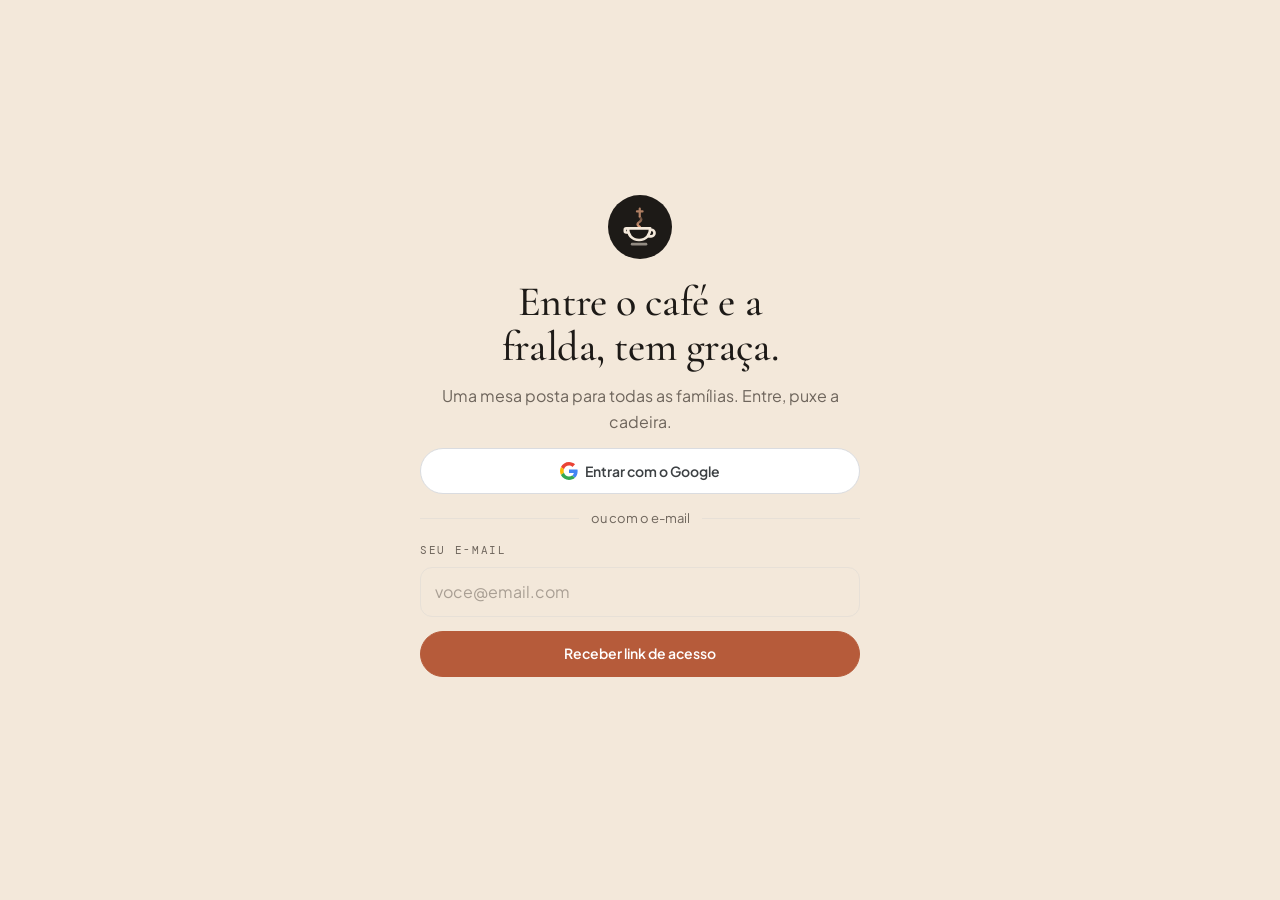
==== commit f87b132d: "A Casa: só Novidades, com postagens da Casa e anúncios juntos Co-Authored-By: Claude Sonnet 5.5 <nor" ====
--- a/index.html
+++ b/index.html
@@ -4,7 +4,7 @@
 <meta charset="utf-8">
 <meta name="viewport" content="width=device-width,initial-scale=1,viewport-fit=cover">
 <title>Café, Graça &amp; Fralda | Devocional de 5 minutos para pais e famílias</title>
-<meta name="description" content="Comunidade de famílias de todo o Brasil: devocional de 5 minutos toda quarta, conversas privadas entre pais, Mesa Grande com stories, lazer em família por cidade, indicações de confiança e fé na vida real.">
+<meta name="description" content="Comunidade de famílias de todo o Brasil: devocional de 5 minutos toda quarta, conversas privadas entre pais, Mesa com stories, lazer em família por cidade, indicações de confiança e fé na vida real.">
 <meta name="keywords" content="devocional para pais, devocional família, paternidade cristã, maternidade cristã, casamento cristão, criar filhos na fé, devocional de 5 minutos, comunidade de famílias, lazer em família">
 <meta name="author" content="Café, Graça &amp; Fralda">
 <meta name="robots" content="index,follow,max-image-preview:large,max-snippet:-1">
@@ -21,14 +21,14 @@
 <meta property="og:locale" content="pt_BR">
 <meta property="og:site_name" content="Café, Graça &amp; Fralda">
 <meta property="og:title" content="Café, Graça &amp; Fralda · Entre o café e a fralda, tem graça.">
-<meta property="og:description" content="Comunidade de famílias de todo o Brasil: devocional de 5 minutos toda quarta, conversas privadas entre pais, Mesa Grande com stories, lazer em família por cidade, indicações de confiança e fé na vida real.">
+<meta property="og:description" content="Comunidade de famílias de todo o Brasil: devocional de 5 minutos toda quarta, conversas privadas entre pais, Mesa com stories, lazer em família por cidade, indicações de confiança e fé na vida real.">
 <meta property="og:url" content="https://cafegracaefralda.com.br/">
 <meta property="og:image" content="https://cafegracaefralda.com.br/icons/og-image.jpg">
 <meta property="og:image:width" content="1200">
 <meta property="og:image:height" content="630">
 <meta property="og:image:alt" content="Uma família sorrindo, com a frase: Entre o café e a fralda, tem graça.">
 <meta name="twitter:card" content="summary_large_image">
-<script type="application/ld+json">{"@context": "https://schema.org", "@graph": [{"@type": "WebSite", "@id": "https://cafegracaefralda.com.br/#site", "url": "https://cafegracaefralda.com.br/", "name": "Café, Graça & Fralda", "inLanguage": "pt-BR", "description": "Comunidade de famílias de todo o Brasil: devocional de 5 minutos toda quarta, conversas privadas entre pais, Mesa Grande com stories, lazer em família por cidade, indicações de confiança e fé na vida real.", "publisher": {"@id": "https://cafegracaefralda.com.br/#org"}}, {"@type": "Organization", "@id": "https://cafegracaefralda.com.br/#org", "name": "Café, Graça & Fralda", "url": "https://cafegracaefralda.com.br/", "description": "Comunidade de famílias de todo o Brasil: fé e família na vida real."}]}</script>
+<script type="application/ld+json">{"@context": "https://schema.org", "@graph": [{"@type": "WebSite", "@id": "https://cafegracaefralda.com.br/#site", "url": "https://cafegracaefralda.com.br/", "name": "Café, Graça & Fralda", "inLanguage": "pt-BR", "description": "Comunidade de famílias de todo o Brasil: devocional de 5 minutos toda quarta, conversas privadas entre pais, Mesa com stories, lazer em família por cidade, indicações de confiança e fé na vida real.", "publisher": {"@id": "https://cafegracaefralda.com.br/#org"}}, {"@type": "Organization", "@id": "https://cafegracaefralda.com.br/#org", "name": "Café, Graça & Fralda", "url": "https://cafegracaefralda.com.br/", "description": "Comunidade de famílias de todo o Brasil: fé e família na vida real."}]}</script>
 <link rel="preconnect" href="https://fonts.googleapis.com">
 <link rel="preconnect" href="https://fonts.gstatic.com" crossorigin>
 <link rel="stylesheet" href="https://fonts.googleapis.com/css2?family=Cormorant+Garamond:ital,wght@0,400;0,500;0,600;1,400;1,500&family=Plus+Jakarta+Sans:wght@400;500;600;700&family=DM+Mono:wght@400;500&display=swap">
@@ -1452,6 +1452,86 @@
 .post-anexo{display:flex;align-items:center;gap:12px;margin:10px 16px;padding:12px 14px;border:1px solid var(--line);border-radius:16px;background:var(--bg);color:var(--ink);text-decoration:none}
 .post-anexo span{font-size:28px}.post-anexo b{display:block;font-size:15px;overflow-wrap:anywhere}.post-anexo small{color:var(--muted)}
 
+/* A Casa: compositor único (foto, vídeo, PDF, link e YouTube juntos) */
+.cbox-title{border:0;background:none;font:inherit;font-weight:700;font-size:16px;padding:12px 16px 0;outline:0;width:100%}
+.casa-anexos{display:flex;flex-wrap:wrap;gap:6px;padding:0 12px}
+.casa-anexos:empty{display:none}
+.casa-chip{display:inline-flex;align-items:center;gap:6px;background:var(--surface);border:1px solid var(--line);border-radius:999px;padding:5px 6px 5px 12px;font-size:13px;max-width:100%}
+.casa-chip span{overflow:hidden;text-overflow:ellipsis;white-space:nowrap;max-width:170px}
+.casa-chip button{width:26px;height:26px;border-radius:50%;border:0;background:var(--sand);cursor:pointer;line-height:1}
+.casa-opts{display:flex;gap:12px;align-items:center;flex-wrap:wrap}
+.casa-opts select{min-height:44px;border-radius:14px;border:1px solid var(--line);padding:0 10px;background:var(--surface);font-size:15px}
+.casa-opts label{display:flex;gap:8px;align-items:center;cursor:pointer}.casa-opts input{width:18px;height:18px;accent-color:var(--terra)}
+#casaForm .pd-link{margin:0 12px}
+.pub-videos video{width:100%;max-height:60vh;background:#000;border-radius:0;display:block}
+.pub-docs{display:grid;gap:8px;padding:0 16px 10px}
+
+/* estilo Instagram: sem o nome no topo (só a logo, o sino e a foto); os stories vêm logo abaixo */
+header.top .logo{gap:0}
+header.top .logo .logo-mark{width:42px;height:42px}
+.mesa-main .stories{margin-top:0}
+.mesa-find{margin-top:10px}
+
+/* ações do post numa linha só (como no Instagram): Instagram e WhatsApp viram ícones */
+.post-acts{flex-wrap:nowrap}
+.post-acts button,.post-acts a{white-space:nowrap}
+.post-acts .ig-b,.post-acts .sh-b{font-size:0;gap:0;padding:7px 10px;min-width:44px;justify-content:center}
+.post-acts .ig-b svg,.post-acts .sh-b svg{width:20px;height:20px}
+.mesa-main .post-acts{display:flex;justify-content:space-between;grid-template-columns:none;gap:0;padding:4px 6px}
+.mesa-main .post-acts button,.mesa-main .post-acts a{padding:9px 8px;font-size:13.5px}
+.mesa-main .post-acts .ig-b,.mesa-main .post-acts .sh-b{font-size:0;padding:9px 10px}
+
+/* ---------- estilo Instagram: topo com + e busca, Mesa sem caixas, tela de postar que cabe inteira ---------- */
+.hdr-ic{width:44px;height:44px;border-radius:50%;border:0;background:none;color:var(--ink);display:grid;place-items:center;cursor:pointer}
+.hdr-ic[hidden]{display:none}
+.hdr-ic svg{width:26px;height:26px}
+.hdr-ic:hover{background:var(--sand)}
+.search-pop{position:fixed;left:0;right:0;top:var(--hdrh,72px);z-index:60;background:var(--surface,#fff);border-bottom:1px solid var(--line);box-shadow:0 18px 30px -18px rgba(29,26,23,.4);padding:10px 12px;display:flex;gap:8px;align-items:flex-start}
+.search-pop[hidden]{display:none}
+.search-pop .find-box{flex:1;min-width:0;position:relative}
+.search-pop .find-list{max-height:55dvh}
+.mesa-main .compose{padding:8px 12px}
+.mesa-main .compose-top textarea{min-height:44px;padding:11px 14px}
+.mesa-main .compose-top .avatar{width:36px;height:36px;font-size:17px}
+.mesa-main .cbox-bar{padding:0 6px 4px}
+.mesa-main .stories{border-radius:0;border-top:0}
+
+/* tela "Nova publicação": cabe inteira (cabeçalho fixo + corpo que rola só se precisar) */
+dialog.pd-dlg{width:min(520px,100%);max-height:100dvh;margin:auto}
+.pd-box{padding:0!important;gap:0!important;max-height:min(92dvh,640px);display:flex!important;flex-direction:column;overflow:hidden}
+.pd-head{display:grid;grid-template-columns:44px 1fr auto;align-items:center;gap:4px;padding:6px 10px;border-bottom:1px solid var(--line)}
+.pd-head h3{font-size:17px!important;font-family:var(--sans);font-weight:700;text-align:center;margin:0}
+.pd-x{width:44px;height:44px;border:0;background:none;font-size:20px;cursor:pointer;color:var(--ink)}
+.pd-go{border:0;background:none;color:var(--terra);font:inherit;font-weight:700;font-size:16px;padding:0 10px;min-height:44px;cursor:pointer}
+.pd-go:disabled{opacity:.45}
+.pd-body{padding:12px 14px calc(12px + env(safe-area-inset-bottom,0px));display:grid;gap:10px;overflow-y:auto}
+.pd-cap textarea{min-height:76px;resize:none;border:0;padding:6px 4px}
+.pd-photos{grid-template-columns:repeat(3,1fr);gap:6px}
+.pd-th{aspect-ratio:1}
+.pd-rows{display:grid;border-top:1px solid var(--line)}
+.pd-row{display:flex;align-items:center;gap:12px;min-height:48px;padding:0 4px;border:0;border-bottom:1px solid var(--line);background:none;font:inherit;font-size:15.5px;color:var(--ink);text-align:left;cursor:pointer;width:100%}
+.pd-row[hidden]{display:none}
+.pd-row svg{width:22px;height:22px;color:var(--terra);flex:none}
+.pd-row.pd-link{padding:0 4px;border-radius:0;cursor:text}
+.pd-row.pd-link input{flex:1;min-width:0;border:0;background:none;font-size:16px;min-height:46px;outline:0}
+
+/* gravando áudio: uma linha, sem quebrar */
+.dm-rec{display:flex;align-items:center;gap:10px;margin:8px 12px 0;padding:6px 6px 6px 8px;background:#FDECEC;border-radius:999px;font-size:15px;flex-wrap:nowrap}
+.dm-rec .rec-x{width:40px;height:40px;border:0;border-radius:50%;background:none;color:var(--muted);font-size:18px;cursor:pointer}
+.dm-rec .rec-time{font-variant-numeric:tabular-nums;font-weight:700;min-width:34px}
+.dm-rec .rec-bar{flex:1;height:5px;border-radius:999px;background:rgba(29,26,23,.12);overflow:hidden;min-width:30px}
+.dm-rec .rec-bar i{display:block;height:100%;width:0;background:#D64545;border-radius:999px;transition:width .5s linear}
+.dm-rec .rec-max{color:var(--muted);font-size:13px;font-variant-numeric:tabular-nums}
+.dm-rec .rec-send{width:42px;height:42px;border:0;border-radius:50%;background:var(--blue,#44688A);color:#fff;display:grid;place-items:center;cursor:pointer;flex:none}
+.dm-rec .rec-send svg{width:20px;height:20px}
+
+.av-link.has-story{box-shadow:0 0 0 2px var(--surface,#fff),0 0 0 4px var(--terra)}
+#dmTitle:hover{text-decoration:underline}
+@media (max-width:760px){ #postForm{display:none} .feed-tabs{margin-top:6px} }
+
+/* anúncios dentro de Novidades: mesma largura dos posts */
+#homeList .of-card{border-radius:0;margin:0;max-width:none;box-shadow:none;border-left:0;border-right:0}
+
 </style>
 </head>
 <body>
@@ -1485,6 +1565,7 @@
   <symbol id="i-heart" viewBox="0 0 24 24"><path d="M12 20.5S3.5 15.4 3.5 9.2A4.7 4.7 0 0 1 12 6.6a4.7 4.7 0 0 1 8.5 2.6c0 6.200-8.500 11.300-8.500 11.300Z" fill="none" stroke="currentColor" stroke-width="1.8" stroke-linejoin="round"/></symbol>
   <symbol id="i-diaper" viewBox="0 0 24 24"><g fill="none" stroke="currentColor" stroke-width="1.8" stroke-linecap="round" stroke-linejoin="round"><path d="M4.4 6h15.2l-.5 4c-.5 3.6-2.4 5.9-5 7.2-1 .5-1.7 1.3-1.9 2.3h-2.4c-.2-1-.9-1.8-1.9-2.3-2.6-1.3-4.5-3.6-5-7.2L4.4 6Z"/><path d="M4.4 6H2.6a.9.9 0 0 0-.9.9v2.2a.9.9 0 0 0 .9.9h2M19.6 6h1.8a.9.9 0 0 1 .9.9v2.2a.9.9 0 0 1-.9.9h-2"/></g></symbol>
   <symbol id="i-menu" viewBox="0 0 24 24"><path d="M4 8h16M4 16h16" fill="none" stroke="currentColor" stroke-width="2" stroke-linecap="round"/></symbol>
+  <symbol id="i-search" viewBox="0 0 24 24"><g fill="none" stroke="currentColor" stroke-width="2" stroke-linecap="round"><circle cx="11" cy="11" r="6.5"/><path d="m16 16 4.5 4.5"/></g></symbol>
   <symbol id="i-plus" viewBox="0 0 24 24"><path d="M12 4v16M4 12h16" fill="none" stroke="currentColor" stroke-width="2" stroke-linecap="round"/></symbol>
   <symbol id="i-x" viewBox="0 0 24 24"><path d="M6 6l12 12M18 6 6 18" fill="none" stroke="currentColor" stroke-width="2" stroke-linecap="round"/></symbol>
   <symbol id="i-share" viewBox="0 0 24 24"><g fill="none" stroke="currentColor" stroke-width="1.8" stroke-linecap="round" stroke-linejoin="round"><circle cx="6" cy="12" r="2.5"/><circle cx="18" cy="6" r="2.5"/><circle cx="18" cy="18" r="2.5"/><path d="m8.2 10.8 7.6-3.6M8.2 13.2l7.6 3.6"/></g></symbol>
@@ -1495,12 +1576,14 @@
   <div class="wrap">
     <a class="logo" href="#inicio" aria-label="Café, Graça &amp; Fralda, início">
       <span class="logo-mark"><svg><use href="#logo"/></svg></span>
-      <span>Café, Graça <i>&amp;</i> Fralda</span>
+      <span class="sr-only">Café, Graça &amp; Fralda</span>
     </a>
     <button class="menu-btn" type="button" id="menuBtn" aria-expanded="false" aria-controls="nav" aria-label="Abrir menu"><svg><use href="#i-menu"/></svg></button>
     
     <div class="top-actions">
       <a class="btn btn-wa btn-sm btn-wa-top" data-wa="Oi! Vim pelo site Café, Graça & Fralda e queria conversar." href="https://wa.me/5581992702353" target="_blank" rel="noopener"><svg><use href="#i-wa"/></svg>WhatsApp</a>
+      <button class="hdr-ic" type="button" id="hdrNew" data-auth="in" aria-label="Nova publicação" hidden><svg><use href="#i-plus"/></svg></button>
+      <button class="hdr-ic" type="button" id="hdrSearch" data-auth="in" aria-label="Buscar pessoas" aria-expanded="false" hidden><svg><use href="#i-search"/></svg></button>
       <div class="bell-wrap" data-auth="in" hidden>
         <button class="bell" type="button" id="bellBtn" aria-haspopup="true" aria-expanded="false" aria-label="Notificações"><svg><use href="#i-bell"/></svg><span class="bell-n" id="bellN" hidden>0</span></button>
         <div class="bell-panel" id="bellPanel" hidden>
@@ -1518,7 +1601,7 @@
           <div class="menu-head"><b id="menuName"></b><span id="menuEmail"></span></div>
           <a href="#perfil">Meu perfil</a>
           <a data-wa="Oi! Vim pela comunidade Café, Graça & Fralda e quero falar com a administração." href="https://wa.me/5581992702353" target="_blank" rel="noopener">Falar com a administração</a>
-          <a href="#prateleira" id="menuPublicar" hidden>Publicar na Casa</a>
+          <a href="#inicio" id="menuPublicar" hidden>Publicar na Casa</a>
           <a href="#painel" id="menuPainel" hidden>Painel</a>
           <button type="button" id="menuOut">Sair</button>
         </div>
@@ -1526,10 +1609,14 @@
     </div>
   </div>
 </header>
+<div class="search-pop" id="searchPop" hidden>
+  <div class="find-box"><input id="sideBusca" type="search" placeholder="Buscar pessoas pelo nome" maxlength="40" autocomplete="off" aria-label="Buscar pessoas pelo nome"><div id="sidePeople" class="find-list"></div></div>
+  <button class="btn btn-ghost btn-sm find-inv" type="button" data-invite><svg><use href="#i-plus"/></svg><span>Convidar</span></button>
+</div>
 
 <nav class="nav" id="nav" aria-label="Principal">
       <a href="#inicio" data-tab="inicio"><svg><use href="#i-home"/></svg><span>A Casa</span></a>
-      <a href="#mesa" data-tab="mesa"><svg><use href="#i-users"/></svg><span>Mesa Grande</span></a>
+      <a href="#mesa" data-tab="mesa"><svg><use href="#i-users"/></svg><span>Mesa</span></a>
       <a href="#mensagens" data-tab="mensagens"><svg><use href="#i-chat"/></svg><span>Mensagens</span><span class="badge-n js-dmbadge" hidden></span></a>
       <a href="#indicacoes" data-tab="indicacoes"><svg><use href="#i-star"/></svg><span>Vizinhança</span></a>
       <a href="#" id="navAnunciar"><svg><use href="#i-megaphone"/></svg><span>Anunciar na comunidade</span></a>
@@ -1557,19 +1644,39 @@
   <section class="view" id="v-inicio" data-view="inicio">
     <div class="wrap">
       <h1 class="sr-only">Café, Graça &amp; Fralda: entre o café e a fralda, tem graça.</h1>
-      <div class="seg" role="tablist" aria-label="A Casa">
-        <button type="button" role="tab" data-sub="postagens" aria-selected="true">Da Casa</button>
-        <button type="button" role="tab" data-sub="ofertas" aria-selected="false">Ofertas</button>
-      </div>
       <div data-sub-panel="postagens" class="on">
-      <div class="view-head home-head"><h2 id="homeOi">Bom ter você aqui ☕</h2><p class="home-sub">Um café, um versículo e a conversa da semana.</p><a class="btn btn-terra btn-sm" id="homePublicar" href="#prateleira" hidden>Publicar na Casa</a></div>
+      <div class="view-head home-head" hidden><h2 id="homeOi">Bom ter você aqui ☕</h2><p class="home-sub">Um café, um versículo e a conversa da semana.</p><a class="btn btn-terra btn-sm" id="homePublicar" href="#inicio" hidden>Publicar na Casa</a></div>
       <div class="prat-wrap home-feed">
+        <form class="card compose" id="casaForm" autocomplete="off" hidden>
+        <div class="compose-top"><span class="avatar" id="casaAv">A</span>
+          <div class="cbox">
+            <input id="casaTitulo" class="cbox-title" maxlength="120" placeholder="Título (opcional)" aria-label="Título">
+            <textarea id="casaTexto" maxlength="2000" rows="3" placeholder="Escreva a postagem da Casa…" aria-label="Postagem da Casa"></textarea>
+            <div class="casa-anexos" id="casaAnexos"></div>
+            <div class="pd-link" id="casaLinkRow" hidden><svg><use href="#i-link"/></svg><input id="casaLink" maxlength="300" placeholder="Link ou YouTube (https://…)" aria-label="Link"><button class="link" type="button" id="casaLinkDel">Remover</button></div>
+            <div class="cbox-bar">
+              <button class="cbtn" type="button" id="casaFotoBtn" title="Fotos" aria-label="Adicionar fotos"><svg><use href="#i-photo"/></svg></button>
+              <button class="cbtn" type="button" id="casaVideoBtn" title="Vídeo" aria-label="Adicionar vídeo"><svg><use href="#i-video"/></svg></button>
+              <button class="cbtn" type="button" id="casaPdfBtn" title="PDF" aria-label="Adicionar PDF"><svg><use href="#i-file"/></svg></button>
+              <button class="cbtn" type="button" id="casaLinkBtn" title="Link ou YouTube" aria-label="Adicionar link"><svg><use href="#i-link"/></svg></button>
+              <button class="btn btn-terra btn-sm cbtn-send" id="casaSend" type="submit">Publicar</button>
+            </div>
+          </div>
+        </div>
+        <div class="casa-opts"><select id="casaTipo" aria-label="Tipo da postagem"><option value="aviso">Aviso</option><option value="devocional">Devocional</option><option value="evento">Evento</option><option value="parceiro">Parceiro (propaganda)</option></select>
+          <label class="hint" for="casaFixar"><input id="casaFixar" type="checkbox">Fixar no topo</label></div>
+        <input type="file" id="casaFotoIn" accept="image/*" multiple hidden>
+        <input type="file" id="casaVideoIn" accept="video/mp4,video/webm" multiple hidden>
+        <input type="file" id="casaPdfIn" accept="application/pdf" multiple hidden>
+        <p class="status" id="casaStatus" role="status"></p>
+      </form>
+      <div id="homeMesa"></div>
         <article class="post oficial destaque" id="homeDevo"></article>
         <div class="feed-list" id="homeList" aria-live="polite"></div>
         <button class="btn btn-ghost feed-more" type="button" id="homeMore" hidden>Ver mais</button>
       </div>
       </div>
-      <div data-sub-panel="ofertas">
+      <div id="legacyOfertas" hidden>
         <div class="ofertas-bar"><button class="btn btn-terra btn-sm" type="button" id="ofAnunciar">Quero anunciar</button></div>
         <div class="filters" id="ofFilters" role="group" aria-label="Filtrar ofertas"><button class="chip" aria-pressed="true" data-filter="all">Tudo</button><button class="chip" aria-pressed="false" data-filter="Bebê e criança">Bebê e criança</button><button class="chip" aria-pressed="false" data-filter="Casa">Casa</button><button class="chip" aria-pressed="false" data-filter="Mamãe">Mamãe</button><button class="chip" aria-pressed="false" data-filter="Educação">Educação</button><button class="chip" aria-pressed="false" data-filter="Livros e fé">Livros e fé</button><button class="chip" aria-pressed="false" data-filter="Serviços">Serviços</button><button class="chip" aria-pressed="false" data-filter="Outros">Outros</button></div>
         <div class="of-grid" id="ofList" aria-live="polite"></div>
@@ -1578,7 +1685,7 @@
   </section>
 
   <!-- PRATELEIRA -->
-  <section class="view" id="v-prateleira" data-view="prateleira">
+  <section id="v-prateleira" hidden aria-hidden="true">
     <div class="wrap">
       <div class="view-head">
         <span class="label">Prateleira</span>
@@ -1591,7 +1698,7 @@
           <form class="card compose" id="pubForm" autocomplete="off" hidden>
             <div class="compose-top"><span class="avatar" id="pubAv">A</span><textarea id="pubText" maxlength="2000" rows="2" placeholder="Compartilhe um material: PDF, áudio, link…" aria-label="Publicação"></textarea></div>
             <div class="admin-only" id="pubAdmin" hidden>
-              <select id="pubTipo" aria-label="Tipo da publicação oficial"><option value="">Publicação comum</option><option value="aviso">Oficial: aviso</option><option value="devocional">Oficial: devocional</option><option value="evento">Oficial: evento</option><option value="parceiro">Oficial: parceiro (propaganda)</option></select>
+              <select id="pubTipo" aria-label="Tipo da publicação oficial"><option value="aviso" selected>Oficial: aviso (aparece em A Casa)</option><option value="">Publicação comum (só na Prateleira)</option><option value="devocional">Oficial: devocional</option><option value="evento">Oficial: evento</option><option value="parceiro">Oficial: parceiro (propaganda)</option></select>
               <input id="pubTitulo" maxlength="120" placeholder="Título (opcional)" aria-label="Título">
               <label class="hint" for="pubFixar" style="display:flex;gap:8px;align-items:center;cursor:pointer"><input id="pubFixar" type="checkbox" style="width:18px;height:18px;accent-color:var(--terra)">Fixar no topo</label>
             </div>
@@ -1653,13 +1760,13 @@
   <section class="view" id="v-mesa" data-view="mesa">
     <div class="wrap">
       <div class="view-head">
-        <span class="label">Mesa Grande</span>
-        <h2>Mesa Grande</h2>
+        <span class="label">Mesa</span>
+        <h2>Mesa</h2>
       </div>
       <div class="card" id="feedGate">
         <div class="gate">
-          <span class="label">Mesa Grande</span>
-          <h3>A Mesa Grande é só para quem senta à mesa</h3>
+          <span class="label">Mesa</span>
+          <h3>A Mesa é só para quem senta à mesa</h3>
           <p>Conte o dia, poste fotos e stories, indique lugares para ir em família, peça oração. Para proteger as famílias, a Mesa fica fechada a quem não entrou: nada aparece no Google, as fotos só abrem para membros e só o seu primeiro nome é mostrado.</p>
           <button class="btn btn-google js-login" type="button"><svg><use href="#i-google"/></svg>Entrar com o Google</button>
         </div>
@@ -1668,17 +1775,15 @@
         <div data-sub-panel="conversas" class="on">
           <div class="mesa-layout">
             <div class="mesa-main">
-              <div class="mesa-find">
-                <div class="find-box"><input id="sideBusca" type="search" placeholder="Buscar pessoas pelo nome" maxlength="40" autocomplete="off" aria-label="Buscar pessoas pelo nome"><div id="sidePeople" class="find-list"></div></div>
-                <button class="btn btn-ghost btn-sm find-inv" type="button" data-invite><svg><use href="#i-plus"/></svg><span>Convidar</span></button>
-              </div>
               <div class="stories" id="storiesRow" aria-label="Stories"></div>
               <form class="card compose" id="postForm" autocomplete="off">
                 <div class="compose-top"><span class="avatar" id="postAv">A</span>
                   <div class="cbox">
-                    <textarea id="postText" maxlength="1500" rows="2" placeholder="Compartilhe algo com a nossa comunidade…" aria-label="Publicação"></textarea>
+                    <textarea id="postText" maxlength="1500" rows="1" placeholder="Compartilhe algo com a nossa comunidade…" aria-label="Publicação"></textarea>
                     <div class="cbox-bar">
                       <button class="cbtn" type="button" id="postFotoBtn" title="Foto" aria-label="Adicionar foto"><svg><use href="#i-photo"/></svg></button>
+                      <button class="cbtn" type="button" id="postLinkBtn" title="Link" aria-label="Adicionar link" data-admin hidden><svg><use href="#i-link"/></svg></button>
+                      <button class="cbtn" type="button" id="postPdfBtn" title="PDF" aria-label="Anexar PDF" data-admin hidden><svg><use href="#i-file"/></svg></button>
                       <button class="btn btn-terra btn-sm cbtn-send" id="postSend" type="submit">Publicar</button>
                     </div>
                   </div>
@@ -1755,7 +1860,7 @@
           <div class="msgs" id="dmMsgs" aria-live="polite"></div>
           <div class="dm-compose" id="dmCompose" hidden>
             <div class="dm-attach" id="dmAttach" hidden><span class="file-ic" aria-hidden="true">📎</span><span id="dmAttachName"></span><button class="link" type="button" id="dmAttachDel">Remover</button></div>
-            <div class="dm-rec" id="dmRec" hidden><span class="rec-dot" aria-hidden="true"></span><span id="dmRecTime">0:00</span><span class="grow">Gravando áudio… (máx. 1:00)</span><button class="link" type="button" id="dmRecCancel">Cancelar</button><button class="btn btn-terra btn-sm" type="button" id="dmRecSend">Enviar áudio</button></div>
+            <div class="dm-rec" id="dmRec" hidden><button type="button" class="rec-x" id="dmRecCancel" aria-label="Cancelar gravação">✕</button><span class="rec-dot" aria-hidden="true"></span><span id="dmRecTime" class="rec-time">0:00</span><span class="rec-bar" aria-hidden="true"><i id="dmRecProg"></i></span><span class="rec-max">1:00</span><button type="button" class="rec-send" id="dmRecSend" aria-label="Enviar áudio"><svg><use href="#i-send"/></svg></button></div>
             <div class="emoji-pop" id="emojiPop" hidden></div>
             <form class="composer" id="dmComposer" autocomplete="off">
               <label class="hand-btn" for="dmFile" title="Enviar foto" aria-label="Enviar foto"><svg><use href="#i-photo"/></svg></label>
@@ -1777,7 +1882,7 @@
   <section class="view" id="v-indicacoes" data-view="indicacoes">
     <div class="wrap">
       <div class="viz-top"><h2>Vizinhança</h2><button class="btn btn-terra btn-sm" type="button" id="vizNova"><svg><use href="#i-plus"/></svg>Indicar</button></div>
-      <input id="vizBusca" class="viz-busca" type="search" placeholder="Busque um especialista, uma cidade ou um nome" maxlength="60" aria-label="Buscar por especialista, cidade ou nome">
+      <input id="vizBusca" class="viz-busca" type="search" placeholder="Especialista, cidade ou nome" maxlength="60" aria-label="Buscar por especialista, cidade ou nome">
       <div class="viz-filtros">
         <select id="vizUf" aria-label="Estado"><option value="">Todos os estados</option></select>
         <select id="vizCidade" aria-label="Cidade" disabled><option value="">Todas as cidades</option></select>
@@ -2079,16 +2184,19 @@
     <p class="status" id="ofStatus" role="status"></p>
   </form>
 </div></dialog>
-<dialog class="sheet-dlg" id="postDlg" aria-labelledby="pdTitle"><div class="sheet-box pd-box">
-  <button class="story-x sheet-x" type="button" id="pdClose" aria-label="Fechar">×</button>
-  <h3 id="pdTitle">Nova publicação</h3>
-  <div class="pd-photos" id="pdPhotos" hidden></div>
-  <button class="btn btn-ghost btn-block" type="button" id="pdAddFoto"><svg><use href="#i-photo"/></svg><span id="pdAddFotoTx">Adicionar foto (até 3)</span></button>
-  <button class="btn btn-ghost btn-block" type="button" id="pdAddPdf" hidden><svg><use href="#i-file"/></svg><span id="pdAddPdfTx">Anexar PDF (só administração)</span></button>
-  <input type="file" id="postPdf" accept="application/pdf" hidden>
-  <div class="pd-cap"><span class="avatar" id="pdAv">A</span><textarea id="pdTexto" maxlength="1400" rows="4" placeholder="Escreva uma legenda…" aria-label="Legenda"></textarea></div>
-  <button class="btn btn-terra btn-block" type="button" id="pdEnviar">Compartilhar</button>
-  <p class="status" id="pdStatus" role="status"></p>
+<dialog class="sheet-dlg pd-dlg" id="postDlg" aria-labelledby="pdTitle"><div class="sheet-box pd-box">
+  <div class="pd-head"><button class="pd-x" type="button" id="pdClose" aria-label="Cancelar">✕</button><h3 id="pdTitle">Nova publicação</h3><button class="pd-go" type="button" id="pdEnviar">Compartilhar</button></div>
+  <div class="pd-body">
+    <div class="pd-cap"><span class="avatar" id="pdAv">A</span><textarea id="pdTexto" maxlength="1400" rows="3" placeholder="Escreva uma legenda…" aria-label="Legenda"></textarea></div>
+    <div class="pd-photos" id="pdPhotos" hidden></div>
+    <div class="pd-rows">
+      <button class="pd-row" type="button" id="pdAddFoto"><svg><use href="#i-photo"/></svg><span id="pdAddFotoTx">Adicionar foto (até 3)</span></button>
+      <button class="pd-row" type="button" id="pdAddPdf" hidden><svg><use href="#i-file"/></svg><span id="pdAddPdfTx">Anexar PDF (só administração)</span></button>
+      <div class="pd-link pd-row" id="pdLinkRow" hidden><svg><use href="#i-link"/></svg><input id="pdLink" type="url" inputmode="url" maxlength="400" placeholder="Link (https://…)" aria-label="Link"></div>
+    </div>
+    <input type="file" id="postPdf" accept="application/pdf" hidden>
+    <p class="status" id="pdStatus" role="status"></p>
+  </div>
 </div></dialog>
 <dialog class="sheet-dlg" id="inviteDlg" aria-labelledby="ivTitle"><div class="sheet-box">
   <button class="story-x sheet-x" type="button" id="ivClose" aria-label="Fechar">×</button>
@@ -2528,8 +2636,8 @@
 
 
 // Telas: cada área é uma tela (como num aplicativo). O endereço (#mesa, #mensagens...) escolhe a tela e a aba.
-var VIEWS = ["inicio", "prateleira", "mesa", "perfil", "mensagens", "indicacoes", "palestra", "painel"];
-var ALIAS = { anunciar: "inicio", dacasa: "prateleira", lazer: "indicacoes", quintal: "indicacoes", vizinhanca: "indicacoes", devocional: "inicio", novidades: "inicio", artigos: "inicio", textos: "inicio", stories: "mesa",
+var VIEWS = ["inicio", "mesa", "perfil", "mensagens", "indicacoes", "palestra", "painel"];
+var ALIAS = { anunciar: "inicio", dacasa: "inicio", prateleira: "inicio", lazer: "indicacoes", quintal: "indicacoes", vizinhanca: "indicacoes", devocional: "inicio", novidades: "inicio", artigos: "inicio", textos: "inicio", stories: "mesa",
               feed: "mesa", mural: "mesa", comunidade: "mesa", postagens: "mesa", chat: "mesa", comentarios: "mesa", privado: "mensagens",
               casa: "indicacoes", cafe: "indicacoes", agendar: "indicacoes", cadeira: "indicacoes", profissional: "indicacoes", contato: "indicacoes", sobre: "inicio", palestras: "palestra", convite: "palestra", app: "inicio", aprendemos: "inicio", manifesto: "inicio" };
 var route = { view: "", sub: "" };
@@ -2775,12 +2883,12 @@
     pfFillAvatar($("pfAv"), nome, "");
     pfSign(p.avatar).then(function(u){ if (tok === pf.tid || tok === pf.tok) pfFillAvatar($("pfAv"), nome, u); });
     var itens = [];
-    (rs[1].data || []).forEach(function(x){ itens.push({ t: x.criado_em, el: pfTile("☕", "Mesa Grande", x.texto, x.criado_em, "#mesa") }); });
+    (rs[1].data || []).forEach(function(x){ itens.push({ t: x.criado_em, el: pfTile("☕", "Mesa", x.texto, x.criado_em, "#mesa") }); });
     (rs[2].data || []).forEach(function(x){ itens.push({ t: x.criado_em, el: pfTile("📚", (TIPO_PUB[x.tipo] || "Prateleira").replace(/^\S+\s/, ""), x.titulo || x.texto, x.criado_em, "#prateleira") }); });
     (rs[3].data || []).forEach(function(x){ itens.push({ t: x.criado_em, el: pfTile("🌳", "Quintal", x.nome_local + " · " + x.cidade + "/" + x.uf, x.criado_em, "#lazer") }); });
     itens.sort(function(a, b){ return a.t < b.t ? 1 : -1; });
     $("pfStats").innerHTML = ""; var n = h("span", null); n.append(h("b", null, String(itens.length)), document.createTextNode(itens.length === 1 ? " publicação" : " publicações")); $("pfStats").appendChild(n);
-    if (!itens.length) { var e = h("div", "empty card"); e.append(h("h3", null, mine ? "Você ainda não publicou" : "Ainda sem publicações"), h("p", null, mine ? "Tudo o que você postar na Mesa, na Prateleira e no Quintal aparece aqui." : "")); $("pfGrid").appendChild(e); }
+    if (!itens.length) { var e = h("div", "empty card"); e.append(h("h3", null, mine ? "Você ainda não publicou" : "Ainda sem publicações"), h("p", null, mine ? "Tudo o que você postar na Mesa aparece aqui." : "")); $("pfGrid").appendChild(e); }
     itens.forEach(function(i){ $("pfGrid").appendChild(i.el); });
   });
 }
@@ -2883,7 +2991,7 @@
 // Lista de sugestões ao digitar @
 var mnPop = h("div", "mention-pop"); mnPop.hidden = true; mnPop.setAttribute("role", "listbox"); document.body.appendChild(mnPop);
 function mnClose(){ mnPop.hidden = true; mn.target = null; }
-function mnField(el){ return !!el && (el.id === "postText" || el.id === "pubText" || (el.closest && !!el.closest(".post-cmt-form"))); }
+function mnField(el){ return !!el && (el.id === "postText" || el.id === "pubText" || el.id === "pdTexto" || el.id === "casaTexto" || (el.closest && !!el.closest(".post-cmt-form"))); }
 function mnPick(n){
   var el = mn.target; if (!el) return;
   var pos = el.selectionStart, before = el.value.slice(0, pos), after = el.value.slice(pos);
@@ -2905,6 +3013,7 @@
     b.addEventListener("touchstart", function(e){ e.preventDefault(); mnPick(n); }, { passive: false });
     mnPop.appendChild(b);
   });
+  var dlg = el.closest && el.closest("dialog[open]"); var alvo = dlg || document.body; if (mnPop.parentNode !== alvo) alvo.appendChild(mnPop);   // dentro da tela de postar, a lista precisa ficar por cima
   var r = el.getBoundingClientRect(); mnPop.hidden = false;
   var w = Math.min(280, window.innerWidth - 24), left = Math.max(12, Math.min(r.left, window.innerWidth - w - 12));
   mnPop.style.width = w + "px"; mnPop.style.left = left + "px";
@@ -2933,7 +3042,7 @@
 function avSpan(userId, nome, cls){ var s = h("span", cls || "avatar", initial(nome)); return avTag(s, userId); }
 function avPaint(root){
   $$("[data-av]", root || document).forEach(function(el){
-    var u = av.map[el.getAttribute("data-av")];
+    var u = av.map[el.getAttribute("data-av")]; if (el.classList.contains("av-link")) el.classList.toggle("has-story", !!storyDe(el.getAttribute("data-av")));
     if (u) { el.style.backgroundImage = 'url("' + u + '")'; el.classList.add("has-img"); }
     else { el.style.backgroundImage = ""; el.classList.remove("has-img"); }
   });
@@ -2963,10 +3072,11 @@
 auth.on(function(){ if (!auth.user) { av.map = {}; } avSoon(); });
 
 // Foto de perfil clicável (como no Instagram): leva ao perfil da pessoa
+function storyDe(id){ return (typeof stories !== "undefined" && stories.groups) ? stories.groups.filter(function(g){ return g.user_id === id; })[0] : null; }
 function avLink(userId, nome, cls){
   var s = avSpan(userId, nome, cls); if (!userId) return s;
   s.classList.add("av-link"); s.setAttribute("role", "link"); s.tabIndex = 0; s.setAttribute("aria-label", "Ver perfil de " + nome);
-  var ir = function(e){ e.stopPropagation(); go("perfil" + (userId === uid() ? "" : "/" + userId)); };
+  var ir = function(e){ e.stopPropagation(); var g = storyDe(userId); if (g && typeof openStory === "function") return openStory(g); go("perfil" + (userId === uid() ? "" : "/" + userId)); };
   s.addEventListener("click", ir); s.addEventListener("keydown", function(e){ if (e.key === "Enter") ir(e); });
   return s;
 }
@@ -3166,7 +3276,7 @@
     act("btn-ghost", waLink('Oi! Li o devocional "' + a.title + '" e queria conversar: '), "i-wa", "Conversar com a equipe")
   );
   foot.appendChild(igBtn({ tag: "Devocional da semana", title: a.title, body: a.passage[0] + " — " + a.passage[1] }, "btn btn-sm btn-ghost"));
-  var cm = h("button", "btn btn-sm btn-ghost"); cm.type = "button"; cm.append(icon("i-users"), document.createTextNode("Conversar na Mesa Grande"));
+  var cm = h("button", "btn btn-sm btn-ghost"); cm.type = "button"; cm.append(icon("i-users"), document.createTextNode("Conversar na Mesa"));
   cm.addEventListener("click", function(){ dlg.close(); go("mesa"); });
   foot.appendChild(cm);
   readerBody.appendChild(foot);
@@ -3323,7 +3433,7 @@
   var hoje = new Date().toISOString().slice(0, 10);
   sb.from("ofertas").select("id,user_id,marca,titulo,descricao,preco,cupom,link,foto,categoria,validade,status,criado_em").eq("status", "aprovada").gte("validade", hoje).order("criado_em", { ascending: false }).limit(60).then(function(r){
     of.items = r.data || []; of.loaded = true;
-    return ofSign(of.items).then(renderOfertas);
+    return ofSign(of.items).then(function(){ renderOfertas(); if (typeof renderPubs === "function") renderPubs(); });
   });
 }
 function ofCard(o){
@@ -3407,8 +3517,8 @@
   });
 });
 var _hookInicio = viewHooks.inicio;
-viewHooks.inicio = function(sub){ if (_hookInicio) _hookInicio(sub); if (sub === "ofertas" && auth.user) loadOfertas(); };
-auth.on(function(){ if (auth.user && isShown("inicio") && currentSub("inicio") === "ofertas") loadOfertas(); if (!auth.user) { of.items = []; of.loaded = false; } });
+viewHooks.inicio = function(sub){ if (_hookInicio) _hookInicio(sub); if (auth.user) loadOfertas(); };
+auth.on(function(){ if (auth.user && isShown("inicio")) loadOfertas(); if (!auth.user) { of.items = []; of.loaded = false; } });
 
 // Menu "Anunciar na comunidade": mesmo fluxo do botão "Quero anunciar" (pedido e resposta dentro do site, sem WhatsApp)
 $("navAnunciar").addEventListener("click", function(e){ e.preventDefault(); $("ofAnunciar").click(); });
@@ -3417,7 +3527,7 @@
 var anQ = /^#anunciar/.test(location.hash);
 function anunciarHash(){
   if (!anQ || !auth.user || !sb) return;
-  anQ = false; go("inicio/ofertas");
+  anQ = false; go("inicio");
   setTimeout(function(){ $("ofAnunciar").click(); }, 400);
 }
 window.addEventListener("hashchange", function(){ if (/^#anunciar/.test(location.hash)) { anQ = true; anunciarHash(); } });
@@ -3561,7 +3671,7 @@
 auth.on(function(){ if (isShown("indicacoes")) loadMemberInds(); });
 
 
-// Mesa Grande: o cantinho das famílias (posts com foto, curtidas e comentários). Só para quem entrou com o Google.
+// Mesa: o cantinho das famílias (posts com foto, curtidas e comentários). Só para quem entrou com o Google.
 var TIPOS = [
   { id: "conversa", nome: "Papo de mesa", em: "☕" }, { id: "indicacao", nome: "Indicação", em: "💡" }, { id: "desabafo", nome: "Desabafo", em: "🫶" },
   { id: "oracao", nome: "Oração", em: "🙏" }, { id: "gratidao", nome: "Gratidão", em: "✨" }
@@ -3608,9 +3718,9 @@
   });
   $("pdAddFoto").hidden = feed.photos.length >= MAX_FOTOS;
   $("pdAddFotoTx").textContent = feed.photos.length ? "Adicionar outra foto (" + feed.photos.length + "/" + MAX_FOTOS + ")" : "Adicionar foto (até " + MAX_FOTOS + ")";
-  $("pdAddPdf").hidden = !auth.admin; $("pdAddPdfTx").textContent = feed.pdf ? "PDF: " + feed.pdf.name + " (trocar)" : "Anexar PDF (só administração)";
-}
-function clearPhoto(){ feed.photos.forEach(function(it){ URL.revokeObjectURL(it.url); }); feed.photos = []; feed.pdf = null; pdVer(); }
+  $("pdLinkRow").hidden = !auth.admin; $("pdAddPdf").hidden = !auth.admin; $("pdAddPdfTx").textContent = feed.pdf ? "PDF: " + feed.pdf.name + " (trocar)" : "Anexar PDF (só administração)";
+}
+function clearPhoto(){ feed.photos.forEach(function(it){ URL.revokeObjectURL(it.url); }); feed.photos = []; feed.pdf = null; $("pdLink").value = ""; pdVer(); }
 function abrirPost(opts){
   opts = opts || {};
   $("pdAv").textContent = initial(auth.name()); avTag($("pdAv"), uid());
@@ -3622,6 +3732,11 @@
 function pegarFoto(){ $("postFile").click(); }
 $("postFotoBtn").addEventListener("click", function(){ if (!auth.user) return; pegarFoto(); });
 $("pdAddFoto").addEventListener("click", pegarFoto);
+// Administração: link e PDF também direto na caixa da Mesa, junto com as fotos, na mesma postagem
+function mesaAdmin(){ ["postLinkBtn", "postPdfBtn"].forEach(function(i){ $(i).hidden = !(auth.user && auth.admin); }); }
+auth.on(mesaAdmin); mesaAdmin();
+$("postLinkBtn").addEventListener("click", function(){ abrirPost({ foto: true }); $("pdLinkRow").hidden = false; $("pdLink").focus(); });
+$("postPdfBtn").addEventListener("click", function(){ abrirPost({ foto: true }); $("postPdf").click(); });
 $("pdAddPdf").addEventListener("click", function(){ $("postPdf").click(); });
 $("postPdf").addEventListener("change", function(){
   var f = this.files && this.files[0]; this.value = "";
@@ -3631,6 +3746,7 @@
   feed.pdf = { file: f, name: String(f.name || "documento.pdf").replace(/\.pdf$/i, "").slice(0, 100) + ".pdf" }; pdVer();
 });
 $("pdClose").addEventListener("click", function(){ postDlg.close(); });
+$("hdrNew").addEventListener("click", function(){ if (!auth.user) return; abrirPost({}); });
 $("postFile").addEventListener("change", function(){
   var fs = Array.prototype.slice.call(this.files || [], 0, Math.max(0, MAX_FOTOS - feed.photos.length)); this.value = "";
   if (!fs.length) { if (feed.photos.length >= MAX_FOTOS) toast("Máximo de " + MAX_FOTOS + " fotos por post."); return; }
@@ -3649,7 +3765,7 @@
 function publicar(texto, st, done){
   if (!sb || !auth.user || feed.busy) return;
   feed.busy = true; $("postSend").disabled = true; $("pdEnviar").disabled = true;
-  var fotos = feed.photos.map(function(x){ return x.blob; }), pdf = feed.pdf, paths = [], pdfPath = null, todos = [];
+  var fotos = feed.photos.map(function(x){ return x.blob; }), pdf = feed.pdf, paths = [], pdfPath = null, todos = [], lk = auth.admin ? $("pdLink").value.trim() : "";
   function limpar(){ if (todos.length) sb.storage.from("mural").remove(todos); }
   var ups = fotos.map(function(blob){
     var path = uid() + "/" + newUuid() + ".jpg"; todos.push(path);
@@ -3657,9 +3773,9 @@
   });
   if (pdf && auth.admin) { pdfPath = uid() + "/" + newUuid() + ".pdf"; todos.push(pdfPath); ups.push(sb.storage.from("mural").upload(pdfPath, pdf.file, { contentType: "application/pdf", upsert: false }).then(function(u){ if (u && u.error) { var ef = new Error("foto"); ef.detail = u.error.message || ""; throw ef; } })); }
   Promise.all(ups).then(function(){
-    var row = { tipo: "conversa", texto: texto }, novo = paths.length > 1 || !!pdfPath, cols = "id,user_id,nome,tipo,texto,foto,criado_em,editado_em";
+    var row = { tipo: "conversa", texto: texto }, novo = paths.length > 1 || !!pdfPath || !!lk, cols = "id,user_id,nome,tipo,texto,foto,criado_em,editado_em";
     if (paths.length) row.foto = paths[0];
-    if (novo) { if (paths.length) row.fotos = paths; if (pdfPath) { row.anexo = pdfPath; row.anexo_nome = pdf.name; } cols += ",fotos,anexo,anexo_nome"; }
+    if (novo) { if (paths.length) row.fotos = paths; if (pdfPath) { row.anexo = pdfPath; row.anexo_nome = pdf.name; } if (lk) row.link = lk; cols += ",fotos,anexo,anexo_nome,link"; }
     return sb.from("posts").insert(row).select(cols).then(function(r){
       if (r.error || !r.data || !r.data.length) {
         limpar();
@@ -3670,7 +3786,7 @@
   }).then(function(p){
     $("postText").value = ""; $("pdTexto").value = ""; clearPhoto(); if (postDlg.open) postDlg.close();
     if (feed.filtro === "all" || feed.filtro === p.tipo) { feed.posts.unshift(p); feed.likes[p.id] = []; feed.cmts[p.id] = []; signPhotos([p]).then(renderFeed); }
-    toast("Publicado na Mesa Grande."); setStatus($("postStatus"), "");
+    toast("Publicado na Mesa."); setStatus($("postStatus"), "");
   }).catch(function(err){
     if (err.message === "foto") limpar();
     var msg = err.message === "rapido" ? "Calma! Muitas publicações em pouco tempo." : err.message === "foto" ? "Não foi possível enviar a foto." : "Não foi possível publicar agora. Tente de novo.";
@@ -3684,9 +3800,10 @@
   publicar(texto, $("postStatus"));
 });
 $("pdEnviar").addEventListener("click", function(){
-  var t = $("pdTexto").value.trim(), st = $("pdStatus");
-  if (!t && !feed.photos.length) return setStatus(st, "Escreva uma legenda ou escolha uma foto.", "err");
-  if (!semLink(t, st)) return;
+  var t = $("pdTexto").value.trim(), st = $("pdStatus"), lk = auth.admin ? $("pdLink").value.trim() : "";
+  if (lk && !/^https:\/\/[^\s]+\.[^\s]+$/.test(lk)) return setStatus(st, "O link precisa começar com https://", "err");
+  if (!t && !feed.photos.length && !lk && !feed.pdf) return setStatus(st, "Escreva uma legenda, escolha uma foto, um PDF ou um link.", "err");
+  if (!auth.admin && !semLink(t, st)) return;
   publicar(t || "📷", st);
 });
 
@@ -3709,7 +3826,7 @@
     if (feed.filtro !== "all") q = q.eq("tipo", feed.filtro);
     return q;
   }
-  consulta(COLS + ",fotos,anexo,anexo_nome").then(function(r){ return r.error ? consulta(COLS) : r; }).then(function(r){
+  consulta(COLS + ",fotos,anexo,anexo_nome,link").then(function(r){ return r.error ? consulta(COLS + ",fotos,anexo,anexo_nome") : r; }).then(function(r){ return r.error ? consulta(COLS) : r; }).then(function(r){
     if (!r.data || tok !== feed.tok) return;
     var fresh = r.data, ids = fresh.map(function(p){ return p.id; });
     feed.more = fresh.length === PAGE;
@@ -3801,6 +3918,9 @@
     var at = h("div"); at.append(h("b", null, p.anexo_nome || "Documento em PDF"), h("small", null, "Toque para abrir o PDF"));
     an.append(h("span", null, "📄"), at); el.appendChild(an);
   }
+  if (p.link && /^https:\/\//.test(p.link)) {
+    var lc = h("a", "post-anexo"); lc.href = p.link; lc.target = "_blank"; lc.rel = "noopener noreferrer nofollow"; var lt = h("div"); lt.append(h("b", null, p.link.replace(/^https:\/\/(www\.)?/, "").replace(/\/$/, "").slice(0, 50)), h("small", null, "Toque para abrir o link")); lc.append(h("span", null, "🔗"), lt); el.appendChild(lc);
+  }
   var likes = feed.likes[p.id] || [], liked = likes.indexOf(uid()) > -1, cm = feed.cmts[p.id] || [];
   var cnt = h("div", "post-count");
   cnt.append(h("span", null, likes.length ? "♥ " + likes.length + (likes.length === 1 ? " curtida" : " curtidas") : ""));
@@ -3812,7 +3932,7 @@
   acts.append(lk, actBtn("Comentar", "i-chat", function(){ feed.open[p.id] = !feed.open[p.id]; renderFeed(); }));
   if (!mine) acts.appendChild(actBtn("Mensagem", "i-send", function(){ openDm(p.user_id, p.nome); }));
   var sh = actBtn("Compartilhar", "i-share", function(){ var tx = "Olha o que a " + (mine ? "gente" : firstName(p.nome)) + " compartilhou na Café, Graça & Fralda:\n\n" + String(p.texto || "").slice(0, 300) + "\n\nVem para a mesa: https://cafegracaefralda.com.br/"; window.open(waLink(tx, ""), "_blank", "noopener"); });
-  sh.style.marginLeft = "auto"; acts.append(igBtn({ tag: "Mesa Grande", title: "", body: String(p.texto || "").slice(0, 280) }), sh);
+  sh.classList.add("sh-b"); sh.setAttribute("aria-label", "Compartilhar no WhatsApp"); sh.title = "Compartilhar no WhatsApp"; acts.append(igBtn({ tag: "Mesa", title: "", body: String(p.texto || "").slice(0, 280) }, "ig-b"), sh);
   el.appendChild(acts);
   if (feed.open[p.id] || cm.length) el.appendChild(renderCmts(p, cm, !!feed.open[p.id]));
   return el;
@@ -3822,7 +3942,7 @@
   if (!open && cm.length > 1) { var all = h("button", "link", "Ver todos os " + cm.length + " comentários"); all.type = "button"; all.style.cssText = "font-size:13px;font-weight:500;color:var(--muted);text-decoration:none;justify-self:start"; all.addEventListener("click", function(){ feed.open[p.id] = true; renderFeed(); }); box.appendChild(all); }
   list.forEach(function(c){
     var row = h("div", "post-cmt"), body = h("div"), pp = h("p");
-    pp.append(h("b", null, c.user_id === uid() ? "Você" : c.nome), richText(c.texto)); pp.appendChild(h("small", "c-time", ago(c.criado_em) + (c.editado_em ? " · editado" : "")));
+    pp.append(nameLink(c.user_id === uid() ? "Você" : c.nome, c.user_id), richText(c.texto)); pp.appendChild(h("small", "c-time", ago(c.criado_em) + (c.editado_em ? " · editado" : "")));
     if (c.user_id === uid() && podeEditar(c.criado_em)) { var ce = h("button", "link", "Editar"); ce.type = "button"; ce.addEventListener("click", function(){ editarInline(pp, c.texto, 600, function(v){ return salvarTexto("post_comentarios", c.id, v, function(n){ c.texto = n.texto; c.editado_em = n.editado_em; renderFeed(); }); }); }); pp.appendChild(ce); }
     if (open && (c.user_id === uid() || auth.admin)) {
       var d = h("button", "link", "Apagar"); d.type = "button";
@@ -3888,6 +4008,16 @@
     sb.from("seguidores").select("seguido").eq("seguidor", uid()).then(function(r){ feed.seguindo = (r.data || []).map(function(x){ return x.seguido; }); loadFeed(true); });
   });
 });
+
+// Busca de pessoas no topo (ícone de lupa), como no Instagram
+function hdrSearchSync(){ var on = !!auth.user; $("hdrNew").hidden = !on; $("hdrSearch").hidden = !on; if (!on) $("searchPop").hidden = true; }
+auth.on(hdrSearchSync); hdrSearchSync();
+$("hdrSearch").addEventListener("click", function(e){
+  e.stopPropagation(); var abrir = $("searchPop").hidden; $("searchPop").hidden = !abrir; $("hdrSearch").setAttribute("aria-expanded", abrir);
+  if (abrir) { var h0 = document.getElementById("top"); document.documentElement.style.setProperty("--hdrh", (h0 ? h0.getBoundingClientRect().bottom : 72) + "px"); loadMembers(); $("sideBusca").focus(); }
+});
+document.addEventListener("click", function(e){ var sp = $("searchPop"); if (!sp.hidden && !sp.contains(e.target) && e.target.id !== "hdrSearch" && !$("hdrSearch").contains(e.target)) { sp.hidden = true; $("hdrSearch").setAttribute("aria-expanded", "false"); } });
+window.addEventListener("hashchange", function(){ $("searchPop").hidden = true; });
 
 
 // Indicar um profissional (membros logados). A indicação só aparece no site depois que a equipe aprova.
@@ -4060,6 +4190,8 @@
   $("dmTitle").textContent = c ? dmName(otherOf(c)) : "Conversa de quarto";
   $("dmAv").textContent = c ? initial(dmName(otherOf(c))) : ""; avTag($("dmAv"), c ? otherOf(c) : ""); $("dmAv").hidden = !c;
 }
+function dmAbrirPerfil(){ var c = dm.convs.filter(function(x){ return x.id === dm.current; })[0]; if (c) go("perfil/" + otherOf(c)); }
+$("dmTitle").style.cursor = "pointer"; $("dmAv").style.cursor = "pointer"; $("dmTitle").addEventListener("click", dmAbrirPerfil); $("dmAv").addEventListener("click", dmAbrirPerfil);
 function openConv(id){
   dm.current = id; dm.msgs = []; dm.sig = "";
   var c = dm.convs.filter(function(x){ return x.id === id; })[0];
@@ -4181,9 +4313,9 @@
     var opt = { audioBitsPerSecond: 24000 }; if (mime) opt.mimeType = mime;   // voz leve: 1 minuto fica em torno de 200 KB
     rec.mr = new MediaRecorder(stream, opt);
     rec.mr.ondataavailable = function(e){ if (e.data && e.data.size) rec.chunks.push(e.data); };
-    rec.mr.start(); rec.t0 = Date.now(); recUi(true); $("dmRecTime").textContent = "0:00 / 1:00";
+    rec.mr.start(); rec.t0 = Date.now(); recUi(true); $("dmRecTime").textContent = "0:00"; $("dmRecProg").style.width = "0%";
     rec.timer = setInterval(function(){
-      var s = Math.floor((Date.now() - rec.t0) / 1000); $("dmRecTime").textContent = Math.floor(s / 60) + ":" + String(s % 60).padStart(2, "0") + " / 1:00";
+      var s = Math.floor((Date.now() - rec.t0) / 1000); $("dmRecTime").textContent = Math.floor(s / 60) + ":" + String(s % 60).padStart(2, "0"); $("dmRecProg").style.width = Math.min(100, s / AUDIO_MAX * 100) + "%";
       if (s >= AUDIO_MAX) recFinish(true);
     }, 500);
   }, function(){ toast("Permita o microfone para gravar um áudio."); });
@@ -4268,7 +4400,7 @@
 function notifText(n){
   if (n.tipo === "comentario") return [n.de_nome + " comentou", n.resumo ? "“" + n.resumo + "”" : "no seu post"];
   if (n.tipo === "curtida") return [n.de_nome + " curtiu o seu post", ""];
-  if (n.tipo === "pub_comentario") return [n.de_nome + " comentou na Prateleira", n.resumo ? "“" + n.resumo + "”" : ""];
+  if (n.tipo === "pub_comentario") return [n.de_nome + " comentou na Casa", n.resumo ? "“" + n.resumo + "”" : ""];
   if (n.tipo === "pub_curtida") return [n.de_nome + " curtiu a sua publicação", ""];
   if (n.tipo === "seguir") return [n.de_nome + " começou a seguir você", ""];
   if (n.tipo === "story_curtida") return [n.de_nome + " curtiu o seu story", ""];
@@ -4337,7 +4469,7 @@
     loadConvs().then(function(){ openConv(n.conversa_id); });
   } else if (n.pub_id) {
     pub.focus = n.pub_id; if (n.tipo === "pub_comentario") pub.open[n.pub_id] = true;
-    go("prateleira", "publicacoes"); loadPubs(true);
+    go("inicio"); loadHome(true);
   } else if (n.post_id) {
     feed.focus = n.post_id; if (n.tipo === "comentario") feed.open[n.post_id] = true;
     go("mesa"); loadFeed(true);
@@ -4384,7 +4516,7 @@
 var home = { items: [], more: false, loaded: false, tok: 0 };
 var pubFiltro = "all";
 var pub = { items: [], likes: {}, cmts: {}, open: {}, loaded: false, more: false, tok: 0, focus: "", file: null, busy: false };
-var PUB_PAGE = 12, PUB_URL = "https://cafegracaefralda.com.br/#prateleira";
+var PUB_PAGE = 12, PUB_URL = "https://cafegracaefralda.com.br/";
 var TIPO_OF = { aviso: "📣 Aviso", devocional: "📖 Devocional", evento: "📅 Evento", parceiro: "🤝 Parceiro" };
 var TIPO_PUB = { texto: "Publicação", foto: "📷 Foto", video: "🎬 Vídeo", audio: "🎧 Áudio", pdf: "📄 PDF", youtube: "▶️ YouTube", link: "🔗 Link" };
 
@@ -4421,8 +4553,6 @@
     var acts = h("div", "post-acts");
     var read = h("button", null); read.type = "button"; read.append(icon("i-book"), document.createTextNode("Ler agora")); read.addEventListener("click", function(){ openReader(a); });
     acts.append(read, linkBtn("", "https://wa.me/?text=" + encodeURIComponent(shareText(a)), "i-share", "Compartilhar"), igBtn({ tag: "Devocional da semana", title: a.title, body: a.passage[0] + " — " + a.passage[1] }));
-    var more = h("button", null); more.type = "button"; more.append(icon("i-arrow"), document.createTextNode("Anteriores")); more.addEventListener("click", function(){ go("prateleira", "devocional"); });
-    acts.appendChild(more);
     el.appendChild(acts);
   });
 }
@@ -4499,9 +4629,12 @@
   var tok = ++st.tok, base = reset ? [] : st.items;
   if (reset) { st.items = []; st.loaded = false; }
   var cols = "id,autor,oficial,tipo,titulo,texto,arquivo,arquivo_nome,youtube,link,link_texto,fixado,aprovado,criado_em,editado_em" + (auth.user ? ",user_id" : "");
-  var q = sb.from("pubs").select(cols).order("fixado", { ascending: false }).order("criado_em", { ascending: false }).range(base.length, base.length + PUB_PAGE - 1);
-  if (soOficial) q = q.eq("oficial", true);
-  q.then(function(r){
+  function consulta(cs){
+    var q = sb.from("pubs").select(cs).order("fixado", { ascending: false }).order("criado_em", { ascending: false }).range(base.length, base.length + PUB_PAGE - 1);
+    if (soOficial) q = q.eq("oficial", true);
+    return q;
+  }
+  consulta(cols + ",fotos,videos,docs,docs_nomes").then(function(r){ return r.error ? consulta(cols) : r; }).then(function(r){
     if (!r.data || tok !== st.tok) return;
     var fresh = r.data, ids = fresh.map(function(x){ return x.id; });
     st.more = fresh.length === PUB_PAGE;
@@ -4519,7 +4652,29 @@
   });
 }
 function loadPubs(reset){ fetchPubs(pub, reset, false); }
-function loadHome(reset){ fetchPubs(home, reset, true); }
+function loadHome(reset){ fetchPubs(home, reset, true); if (reset !== false) loadHomeMesa(); }
+// Posts da administração com PDF (ex.: lançamentos) também aparecem em A Casa, com as fotos e o PDF
+function loadHomeMesa(){
+  if (!sb || !auth.user) return;
+  sb.from("posts").select("id,nome,texto,foto,fotos,anexo,anexo_nome,link,criado_em").or("anexo.not.is.null,link.not.is.null").order("criado_em", { ascending: false }).limit(2).then(function(r){ return r.error ? sb.from("posts").select("id,nome,texto,foto,fotos,anexo,anexo_nome,criado_em").not("anexo", "is", null).order("criado_em", { ascending: false }).limit(2) : r; }).then(function(r){
+    var box = $("homeMesa"); box.innerHTML = "";
+    if (r.error || !r.data || !r.data.length) return;
+    return signPhotos(r.data).then(function(){
+      r.data.forEach(function(p){
+        var el = h("article", "post oficial"), top = h("div", "post-top"), who = h("div", "grow");
+        who.append(h("b", null, p.nome || "Mesa"), h("small", null, ago(p.criado_em) + " · da Mesa"));
+        top.append(avLink(null, p.nome), who); el.appendChild(top);
+        var ptx = h("p", "post-text"); ptx.appendChild(richText(p.texto)); el.appendChild(ptx);
+        var fl = p.fotos && p.fotos.length ? p.fotos : (p.foto ? [p.foto] : []);
+        if (fl.length) { var iw = h("div", "post-img-wrap post-imgs n" + fl.length); fl.forEach(function(f){ var im = h("img", "post-img"); im.alt = "Foto"; im.loading = "lazy"; if (feed.urls[f]) im.src = feed.urls[f]; else im.hidden = true; iw.appendChild(im); }); el.appendChild(iw); }
+        if (p.anexo && feed.urls[p.anexo]) { var an = h("a", "post-anexo"); an.href = feed.urls[p.anexo]; an.target = "_blank"; an.rel = "noopener noreferrer"; var at = h("div"); at.append(h("b", null, p.anexo_nome || "Documento em PDF"), h("small", null, "Toque para abrir o PDF")); an.append(h("span", null, "📄"), at); el.appendChild(an); }
+        if (p.link && /^https:\/\//.test(p.link)) { var lc = h("a", "post-anexo"); lc.href = p.link; lc.target = "_blank"; lc.rel = "noopener noreferrer nofollow"; var lt = h("div"); lt.append(h("b", null, p.link.replace(/^https:\/\/(www\.)?/, "").replace(/\/$/, "").slice(0, 50)), h("small", null, "Toque para abrir o link")); lc.append(h("span", null, "🔗"), lt); el.appendChild(lc); }
+        var acts = h("div", "post-acts"), bt = h("button", null, "Ver na Mesa"); bt.type = "button"; bt.addEventListener("click", function(){ go("mesa"); }); acts.appendChild(bt); el.appendChild(acts);
+        box.appendChild(el);
+      });
+    });
+  });
+}
 function reloadPubs(){ loadPubs(true); loadHome(true); }
 $("pubMore").addEventListener("click", function(){ loadPubs(false); });
 $("homeMore").addEventListener("click", function(){ loadHome(false); });
@@ -4552,6 +4707,29 @@
   }
   return null;
 }
+// Tudo junto na mesma postagem: fotos, vídeos, PDFs, e o link/arquivo que a mídia principal não mostrou
+function extrasOf(p){
+  var out = [];
+  if (p.fotos && p.fotos.length) {
+    var g = h("div", "post-imgs n" + Math.min(p.fotos.length, 3));
+    p.fotos.forEach(function(f, k){ var im = h("img", "post-img"); im.src = pubFileUrl(f); im.alt = (p.titulo || "Foto") + " " + (k + 1); im.loading = "lazy"; g.appendChild(im); });
+    out.push(g);
+  }
+  if (p.videos && p.videos.length) {
+    var vb = h("div", "pub-videos");
+    p.videos.forEach(function(f){ var v = h("video", "pub-video"); v.controls = true; v.preload = "metadata"; v.setAttribute("playsinline", ""); v.src = pubFileUrl(f); vb.appendChild(v); });
+    out.push(vb);
+  }
+  if (p.docs && p.docs.length) {
+    var db2 = h("div", "pub-docs");
+    p.docs.forEach(function(f, k){ var a = h("a", "file-chip pub-file"); a.href = pubFileUrl(f); a.target = "_blank"; a.rel = "noopener noreferrer"; a.append(h("span", "file-ic", "📄"), h("span", "file-nm", (p.docs_nomes && p.docs_nomes[k]) || "documento.pdf"), h("small", null, "Abrir")); db2.appendChild(a); });
+    out.push(db2);
+  }
+  // quando o post tem YouTube, o arquivo e o link também aparecem; quando tem arquivo, o link também aparece
+  if (p.youtube && p.arquivo) { var m2 = mediaOf({ arquivo: p.arquivo, arquivo_nome: p.arquivo_nome, tipo: p.tipo, titulo: p.titulo, autor: p.autor }); if (m2) out.push(m2); }
+  if ((p.youtube || p.arquivo) && p.link) { var m3 = mediaOf({ link: p.link, link_texto: p.link_texto }); if (m3) out.push(m3); }
+  return out;
+}
 function renderList(box, st, prefix, vazio){
   if (!box) return;
   box.innerHTML = "";
@@ -4564,7 +4742,11 @@
   $("pubMore").hidden = !pub.more; $("homeMore").hidden = !home.more;
   var vis = { items: pub.items.filter(function(p){ return pubFiltro === "all" || p.tipo === pubFiltro || (pubFiltro === "link" && p.tipo === "youtube"); }), loaded: pub.loaded };
   renderList($("pubList"), vis, "", ["Nada por aqui ainda", ""]);
-  if (home.items.length) renderList($("homeList"), home, "home-", ["", ""]); else $("homeList").innerHTML = "";
+  // Novidades: postagens da Casa e anúncios aprovados, juntos (fixados primeiro, depois do mais novo para o mais antigo)
+  var hb = $("homeList"); hb.innerHTML = "";
+  var mix = home.items.map(function(p){ return { t: p.criado_em, f: p.fixado ? 1 : 0, pub: p }; }).concat((typeof of !== "undefined" ? of.items : []).map(function(o){ return { t: o.criado_em, f: 0, of: o }; }));
+  mix.sort(function(a2, b2){ return (b2.f - a2.f) || (a2.t < b2.t ? 1 : a2.t > b2.t ? -1 : 0); });
+  mix.forEach(function(x){ hb.appendChild(x.pub ? renderPub(x.pub, "home-") : ofCard(x.of)); });
   if (home.focus) { var he = $("home-pub-" + home.focus); if (he) { home.focus = ""; he.classList.add("focus"); he.scrollIntoView({ behavior: "smooth", block: "center" }); setTimeout(function(){ he.classList.remove("focus"); }, 2500); } }
   if (pub.focus) { var fe = $("pub-" + pub.focus); if (fe) { pub.focus = ""; fe.classList.add("focus"); fe.scrollIntoView({ behavior: "smooth", block: "center" }); setTimeout(function(){ fe.classList.remove("focus"); }, 2400); } }
 }
@@ -4587,6 +4769,7 @@
   if (p.texto) { var ptx = h("p", "post-text"); ptx.appendChild(richText(p.texto)); el.appendChild(ptx); }
   if (p.oficial && p.tipo === "parceiro") el.appendChild(h("p", "ad-note", "Indicação de parceiro (publicidade). Confira sempre antes de contratar."));
   var m = mediaOf(p); if (m) el.appendChild(m);
+  extrasOf(p).forEach(function(x){ el.appendChild(x); });
   var likes = pub.likes[p.id] || [], liked = auth.user && likes.indexOf(uid()) > -1, cm = pub.cmts[p.id] || [];
   if (likes.length || cm.length) {
     var cnt = h("div", "post-count"); cnt.append(h("span", null, likes.length ? "♥ " + likes.length + (likes.length === 1 ? " curtida" : " curtidas") : ""));
@@ -4651,11 +4834,99 @@
 document.addEventListener("click", function(){ $$(".pmenu").forEach(function(m){ m.hidden = true; }); });
 
 viewHooks.prateleira = function(sub){ if (sub !== "devocional") { renderDestaque(); if (!pub.loaded) loadPubs(true); } };
-viewHooks.inicio = function(){ renderDestaque(); if (!home.loaded) loadHome(true); };
+viewHooks.inicio = function(){ renderDestaque(); if (!home.loaded) loadHome(true); else loadHomeMesa(); };
 auth.on(function(){ pubSync(); if (isShown("prateleira") && currentSub("prateleira") !== "devocional") loadPubs(true); if (isShown("inicio")) loadHome(true); });
 pubSync();
 
 filterChips("pubFilters", function(f){ pubFiltro = f; renderPubs(); });
+
+
+// A Casa: a administração publica foto(s), vídeo(s), PDF(s), link e YouTube JUNTOS na mesma postagem.
+var casa = { fotos: [], videos: [], docs: [], busy: false };
+var CASA_MAX = { fotos: 6, videos: 2, docs: 3 }, CASA_MB = 30;
+function casaSync(){
+  var on = !!(auth.user && auth.admin); $("casaForm").hidden = !on;
+  if (on) { $("casaAv").textContent = initial(auth.name()); avTag($("casaAv"), uid()); }
+}
+auth.on(casaSync); casaSync();
+function casaChips(){
+  var box = $("casaAnexos"); box.innerHTML = "";
+  [["fotos", "📷"], ["videos", "🎬"], ["docs", "📄"]].forEach(function(k){
+    casa[k[0]].forEach(function(it, i){
+      var c = h("span", "casa-chip"), t = h("span", null, k[1] + " " + it.name), x = h("button", null, "×"); x.type = "button"; x.setAttribute("aria-label", "Tirar " + it.name);
+      x.addEventListener("click", function(){ if (it.url) URL.revokeObjectURL(it.url); casa[k[0]].splice(i, 1); casaChips(); });
+      c.append(t, x); box.appendChild(c);
+    });
+  });
+}
+function casaLimpar(){
+  ["fotos", "videos", "docs"].forEach(function(k){ casa[k].forEach(function(it){ if (it.url) URL.revokeObjectURL(it.url); }); casa[k] = []; });
+  $("casaTitulo").value = ""; $("casaTexto").value = ""; $("casaLink").value = ""; $("casaLinkRow").hidden = true; $("casaFixar").checked = false; casaChips();
+}
+$("casaFotoBtn").addEventListener("click", function(){ $("casaFotoIn").click(); });
+$("casaVideoBtn").addEventListener("click", function(){ $("casaVideoIn").click(); });
+$("casaPdfBtn").addEventListener("click", function(){ $("casaPdfIn").click(); });
+$("casaLinkBtn").addEventListener("click", function(){ $("casaLinkRow").hidden = false; $("casaLink").focus(); });
+$("casaLinkDel").addEventListener("click", function(){ $("casaLink").value = ""; $("casaLinkRow").hidden = true; });
+$("casaFotoIn").addEventListener("change", function(){
+  var fs = Array.prototype.slice.call(this.files || [], 0, Math.max(0, CASA_MAX.fotos - casa.fotos.length)); this.value = "";
+  var chain = Promise.resolve();
+  fs.forEach(function(f){ chain = chain.then(function(){ return shrinkPhoto(f).then(function(blob){ casa.fotos.push({ blob: blob, name: (f.name || "foto").slice(0, 30), url: URL.createObjectURL(blob) }); }, function(e){ if (!e || e.message !== "nsfw") toast("Não consegui usar essa foto."); }); }); });
+  chain.then(casaChips);
+});
+function casaArquivos(inp, tipo, rx, chave, msg){
+  var fs = Array.prototype.slice.call(inp.files || []); inp.value = "";
+  fs.forEach(function(f){
+    if (!rx.test(f.type)) return toast(msg);
+    if (f.size > CASA_MB * 1024 * 1024) return toast("O arquivo passa de " + CASA_MB + " MB.");
+    if (casa[chave].length >= CASA_MAX[chave]) return toast("Máximo de " + CASA_MAX[chave] + " por postagem.");
+    casa[chave].push({ blob: f, name: String(f.name || "arquivo").slice(0, 110) });
+  });
+  casaChips();
+}
+$("casaVideoIn").addEventListener("change", function(){ casaArquivos(this, "video", /^video\/(mp4|webm)$/, "videos", "Use vídeo MP4 ou WebM."); });
+$("casaPdfIn").addEventListener("change", function(){ casaArquivos(this, "pdf", /^application\/pdf$/, "docs", "Escolha um arquivo PDF."); });
+
+$("casaForm").addEventListener("submit", function(e){
+  e.preventDefault();
+  if (!sb || !auth.user || !auth.admin || casa.busy) return;
+  var st = $("casaStatus"), titulo = $("casaTitulo").value.trim(), texto = $("casaTexto").value.trim(), link = $("casaLink").value.trim();
+  var yt = link ? ytId(link) : "";
+  if (link && !yt && !/^https:\/\/[^\s]+\.[^\s]+$/i.test(link)) return setStatus(st, "O link precisa começar com https://", "err");
+  if (!titulo && !texto) return setStatus(st, "Escreva um título ou um texto para a postagem.", "err");
+  casa.busy = true; $("casaSend").disabled = true; setStatus(st, "Publicando…");
+  var enviados = [], jobs = [];
+  function sobe(it, ext, tipo){
+    var path = uid() + "/" + newUuid() + "." + ext; enviados.push(path);
+    return sb.storage.from("prateleira").upload(path, it.blob, { contentType: tipo, upsert: false }).then(function(u){ if (u && u.error) throw new Error("arquivo"); return path; });
+  }
+  var pf = Promise.all(casa.fotos.map(function(it){ return sobe(it, "jpg", "image/jpeg"); }));
+  var pv = Promise.all(casa.videos.map(function(it){ return sobe(it, /webm/.test(it.blob.type) ? "webm" : "mp4", it.blob.type); }));
+  var pd = Promise.all(casa.docs.map(function(it){ return sobe(it, "pdf", "application/pdf"); }));
+  Promise.all([pf, pv, pd]).then(function(r){
+    var fotos = r[0], videos = r[1], docs = r[2], total = fotos.length + videos.length + docs.length;
+    var row = { tipo: $("casaTipo").value, oficial: true, fixado: $("casaFixar").checked, titulo: titulo || null, texto: texto, youtube: yt || null, link: link && !yt ? link : null, link_texto: link && !yt ? "Abrir link" : null };
+    var cols = "id,user_id,autor,oficial,tipo,titulo,texto,arquivo,arquivo_nome,youtube,link,link_texto,fixado,aprovado,criado_em,editado_em";
+    if (total === 1) {   // um arquivo só: formato simples (funciona mesmo antes do v22)
+      row.arquivo = (fotos[0] || videos[0] || docs[0]); row.arquivo_nome = (casa.fotos[0] || casa.videos[0] || casa.docs[0]).name.slice(0, 120);
+    } else if (total > 1) {
+      if (fotos.length) row.fotos = fotos; if (videos.length) row.videos = videos;
+      if (docs.length) { row.docs = docs; row.docs_nomes = casa.docs.map(function(d){ return d.name.slice(0, 120); }); }
+      cols += ",fotos,videos,docs,docs_nomes";
+    }
+    return sb.from("pubs").insert(row).select(cols).then(function(x){
+      if (x.error || !x.data || !x.data.length) { if (enviados.length) sb.storage.from("prateleira").remove(enviados); var er = new Error("post"); er.detail = x.error ? (x.error.message || "") : ""; throw er; }
+      return x.data[0];
+    });
+  }).then(function(p){
+    casaLimpar(); setStatus(st, ""); toast("Publicado em A Casa.");
+    pub.items.unshift(p); if (p.oficial) home.items.unshift(p); pub.likes[p.id] = []; pub.cmts[p.id] = []; renderPubs();
+  }).catch(function(err){
+    if (enviados.length && err.message === "arquivo") sb.storage.from("prateleira").remove(enviados);
+    var m = err.message === "arquivo" ? "Não foi possível enviar um dos arquivos." : (/dados_invalidos|column|schema/i.test(err.detail || "") ? "Para postar vários anexos de uma vez, rode o SQL v22 no Supabase." : "Não foi possível publicar agora. Tente de novo.");
+    setStatus(st, m, "err"); toast(m);
+  }).then(function(){ casa.busy = false; $("casaSend").disabled = false; });
+});
 
 
 // Painel (só administradores): inscritos nos devocionais e indicações enviadas para aprovar.
@@ -4713,7 +4984,7 @@
 
 
 // --- Alertas de linguagem, anunciantes e ofertas
-var ORIGEM_NOME = { posts: "Mesa Grande", post_comentarios: "Comentário na Mesa", pubs: "Casa/Prateleira", pub_comentarios: "Comentário na Casa", lazer: "Quintal" };
+var ORIGEM_NOME = { posts: "Mesa", post_comentarios: "Comentário na Mesa", pubs: "A Casa", pub_comentarios: "Comentário na Casa", lazer: "Quintal" };
 function btnAct(txt, fn, cls){ var b = h("button", "btn btn-ghost btn-sm" + (cls ? " " + cls : ""), txt); b.type = "button"; b.addEventListener("click", fn); return b; }
 function loadAlertas(){
   sb.from("alertas").select("id,user_id,autor,origem,nivel,trecho,status,criado_em").order("criado_em", { ascending: false }).limit(60).then(function(r){
@@ -4774,7 +5045,7 @@
   var note = $("panelNote");
   if (!auth.user) { note.textContent = "Entre com o Google para acessar o painel."; $("panelApp").hidden = true; return; }
   if (!auth.admin) { note.textContent = auth.name() ? "Esta área é só para a administração." : "Verificando o seu acesso…"; $("panelApp").hidden = true; return; }
-  note.textContent = "Inscritos nos devocionais, membros com WhatsApp e indicações enviadas. As publicações você modera direto na Prateleira e na Mesa Grande.";
+  note.textContent = "Inscritos nos devocionais, membros com WhatsApp e indicações enviadas. As publicações você modera direto na Casa e na Mesa.";
   $("panelApp").hidden = false;
   if (sub === "moderacao") loadMod(); else if (sub === "membros") loadMembros(); else if (sub === "alertas") loadAlertas(); else if (sub === "anunciantes") loadAnunc(); else if (sub === "ofertas") loadOfertasAdm(); else loadSubs();
   if (sub !== "alertas") sb.from("alertas").select("id", { count: "exact", head: true }).eq("status", "aberto").then(function(c){ var n = $("alertaN"); n.textContent = c.count ? String(c.count) : ""; n.hidden = !c.count; });
@@ -4950,7 +5221,10 @@
 $("storyView").addEventListener("close", function(){ clearTimeout(stories.timer); });
 $("storyView").addEventListener("click", function(e){ if (e.target === $("storyView")) closeStory(); });
 document.addEventListener("keydown", function(e){ if (!$("storyView").open) return; if (e.key === "ArrowRight") nextStory(); else if (e.key === "ArrowLeft") prevStory(); });
-auth.on(function(){ if (!auth.user) { stories.groups = []; stories.urls = {}; } });
+auth.on(function(){ if (!auth.user) { stories.groups = []; stories.urls = {}; } else if (!stories.groups.length) loadStories(); });
+// tocar no nome de quem está no story abre o perfil
+$("storyNm").style.cursor = "pointer";
+$("storyNm").addEventListener("click", function(){ var g = stories.cur; if (!g) return; $("storyViewClose").click(); go("perfil" + (g.user_id === uid() ? "" : "/" + g.user_id)); });
 
 var ICO_PAUSE = '<svg viewBox="0 0 24 24" width="18" height="18" aria-hidden="true"><rect x="6" y="5" width="4" height="14" rx="1.2" fill="currentColor"/><rect x="14" y="5" width="4" height="14" rx="1.2" fill="currentColor"/></svg>';
 var ICO_PLAY = '<svg viewBox="0 0 24 24" width="18" height="18" aria-hidden="true"><path d="M8 5.5v13a1 1 0 0 0 1.5.9l10-6.5a1 1 0 0 0 0-1.8l-10-6.5A1 1 0 0 0 8 5.5Z" fill="currentColor"/></svg>';
@@ -5039,7 +5313,7 @@
 
 function mapsUrl(p){ return "https://www.google.com/maps/search/?api=1&query=" + encodeURIComponent(p.nome_local + (p.endereco ? ", " + p.endereco : "") + ", " + p.cidade + " - " + p.uf); }
 function lzShare(p){
-  return "📍 *" + p.nome_local + "* · " + p.cidade + "/" + p.uf + "\n" + p.categoria + " · " + p.idades + " · " + p.custo + "\n\n" + p.porque.slice(0, 240) + "\n\nMais lugares para ir em família na Mesa Grande: https://cafegracaefralda.com.br/#lazer";
+  return "📍 *" + p.nome_local + "* · " + p.cidade + "/" + p.uf + "\n" + p.categoria + " · " + p.idades + " · " + p.custo + "\n\n" + p.porque.slice(0, 240) + "\n\nMais lugares para ir em família na Mesa: https://cafegracaefralda.com.br/#lazer";
 }
 function renderLazer(){
   var box = $("lzList"); box.innerHTML = "";
@@ -5149,7 +5423,7 @@
 }
 function igBtn(o, cls){
   var b = h("button", cls || null); b.type = "button"; b.append(icon("i-ig"), document.createTextNode("Instagram"));
-  b.addEventListener("click", function(){ igCompartilhar(typeof o === "function" ? o() : o); }); return b;
+  b.setAttribute("aria-label", "Compartilhar no Instagram"); b.addEventListener("click", function(){ igCompartilhar(typeof o === "function" ? o() : o); }); return b;
 }
 
 
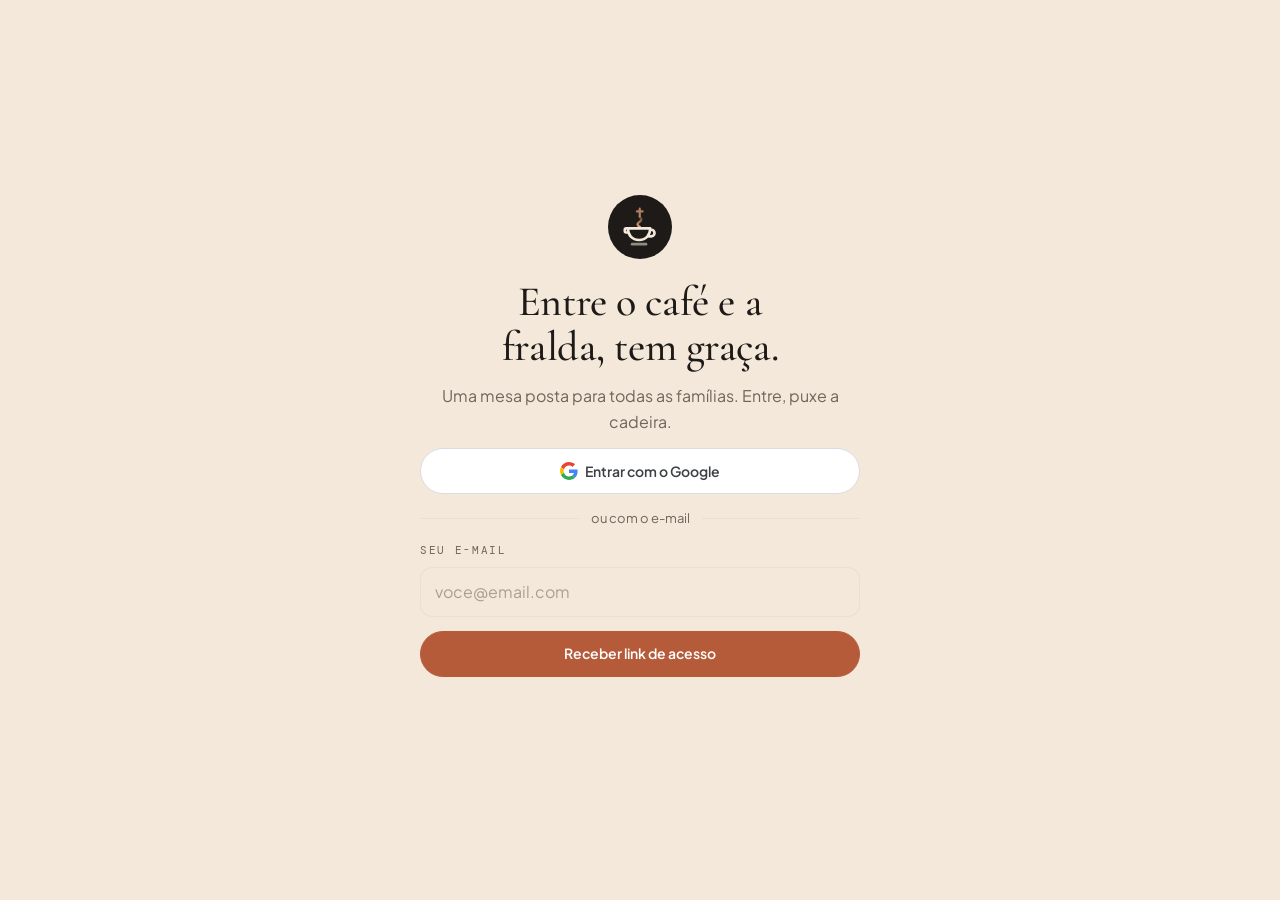
==== commit bce59e7e: "Revisão geral: apagar postagem da Casa remove todos os arquivos, links clicáveis na Casa, comentário" ====
--- a/index.html
+++ b/index.html
@@ -4468,7 +4468,7 @@
     go("mensagens");
     loadConvs().then(function(){ openConv(n.conversa_id); });
   } else if (n.pub_id) {
-    pub.focus = n.pub_id; if (n.tipo === "pub_comentario") pub.open[n.pub_id] = true;
+    pub.focus = n.pub_id; home.focus = n.pub_id; if (n.tipo === "pub_comentario") pub.open[n.pub_id] = true;
     go("inicio"); loadHome(true);
   } else if (n.post_id) {
     feed.focus = n.post_id; if (n.tipo === "comentario") feed.open[n.post_id] = true;
@@ -4766,7 +4766,7 @@
   if (menu.childNodes.length) { mb.addEventListener("click", function(e){ e.stopPropagation(); var open = menu.hidden; $$(".pmenu").forEach(function(m2){ m2.hidden = true; }); menu.hidden = !open; }); mw.append(mb, menu); top.appendChild(mw); }
   el.appendChild(top);
   if (p.titulo) el.appendChild(h("h3", "pub-title", p.titulo));
-  if (p.texto) { var ptx = h("p", "post-text"); ptx.appendChild(richText(p.texto)); el.appendChild(ptx); }
+  if (p.texto) { var ptx = h("p", "post-text"); var fr = richText(p.texto); ptx.appendChild(p.oficial ? linkify(fr) : fr); el.appendChild(ptx); }
   if (p.oficial && p.tipo === "parceiro") el.appendChild(h("p", "ad-note", "Indicação de parceiro (publicidade). Confira sempre antes de contratar."));
   var m = mediaOf(p); if (m) el.appendChild(m);
   extrasOf(p).forEach(function(x){ el.appendChild(x); });
@@ -4787,7 +4787,7 @@
   if (!open && cm.length > 1) { var all = h("button", "link", "Ver todos os " + cm.length + " comentários"); all.type = "button"; all.style.cssText = "font-size:13px;font-weight:500;color:var(--muted);text-decoration:none;justify-self:start"; all.addEventListener("click", function(){ pub.open[p.id] = true; renderPubs(); }); box.appendChild(all); }
   list.forEach(function(c){
     var row = h("div", "post-cmt"), body = h("div"), pp = h("p");
-    pp.append(h("b", null, auth.user && c.user_id === uid() ? "Você" : c.nome), richText(c.texto)); pp.appendChild(h("small", "c-time", ago(c.criado_em) + (c.editado_em ? " · editado" : "")));
+    pp.append(c.user_id ? nameLink(auth.user && c.user_id === uid() ? "Você" : c.nome, c.user_id) : h("b", null, c.nome), richText(c.texto)); pp.appendChild(h("small", "c-time", ago(c.criado_em) + (c.editado_em ? " · editado" : "")));
     if (auth.user && c.user_id === uid() && podeEditar(c.criado_em)) { var ce = h("button", "link", "Editar"); ce.type = "button"; ce.addEventListener("click", function(){ editarInline(pp, c.texto, 600, function(v){ return salvarTexto("pub_comentarios", c.id, v, function(n){ c.texto = n.texto; c.editado_em = n.editado_em; renderPubs(); }); }); }); pp.appendChild(ce); }
     if (open && auth.user && (c.user_id === uid() || auth.admin)) {
       var d = h("button", "link", "Apagar"); d.type = "button";
@@ -4799,7 +4799,7 @@
   if (open) {
     if (!auth.user) { var lg = h("p", "hint", "Entre com o Google para comentar."); box.appendChild(lg); return box; }
     var f = h("form", "post-cmt-form"), inp = h("input"); inp.placeholder = "Escreva um comentário…"; inp.maxLength = 600; inp.setAttribute("aria-label", "Comentário");
-    var send = h("button", "btn btn-terra btn-sm", "Enviar"); send.type = "submit"; f.append(inp, send);
+    var send = h("button", "cm-send", "↑"); send.type = "submit"; send.setAttribute("aria-label", "Enviar comentário"); f.append(avSpan(uid(), auth.name(), "avatar me-av"), inp, send);   // igual ao da Mesa
     f.addEventListener("submit", function(e){
       e.preventDefault(); var t = inp.value.trim(); if (!t) return; send.disabled = true;
       sb.from("pub_comentarios").insert({ pub_id: p.id, texto: t }).select("id,pub_id,user_id,nome,texto,criado_em,editado_em").then(function(r){
@@ -4818,7 +4818,8 @@
   else { l.push(uid()); renderPubs(); sb.from("pub_curtidas").insert({ pub_id: p.id }).then(function(r){ if (r.error) { var j = l.indexOf(uid()); if (j > -1) l.splice(j, 1); renderPubs(); } }); }
 }
 function deletePub(p){
-  var rm = p.arquivo ? sb.storage.from("prateleira").remove([p.arquivo]) : Promise.resolve();
+  var arqs = [p.arquivo].concat(p.fotos || [], p.videos || [], p.docs || []).filter(function(f, k, arr){ return f && arr.indexOf(f) === k; });
+  var rm = arqs.length ? sb.storage.from("prateleira").remove(arqs) : Promise.resolve();
   Promise.resolve(rm).then(function(){ return sb.from("pubs").delete().eq("id", p.id); }).then(function(r){
     if (r && r.error) return toast("Não foi possível apagar.");
     pub.items = pub.items.filter(function(x){ return x.id !== p.id; }); home.items = home.items.filter(function(x){ return x.id !== p.id; }); renderPubs(); toast("Publicação apagada.");
